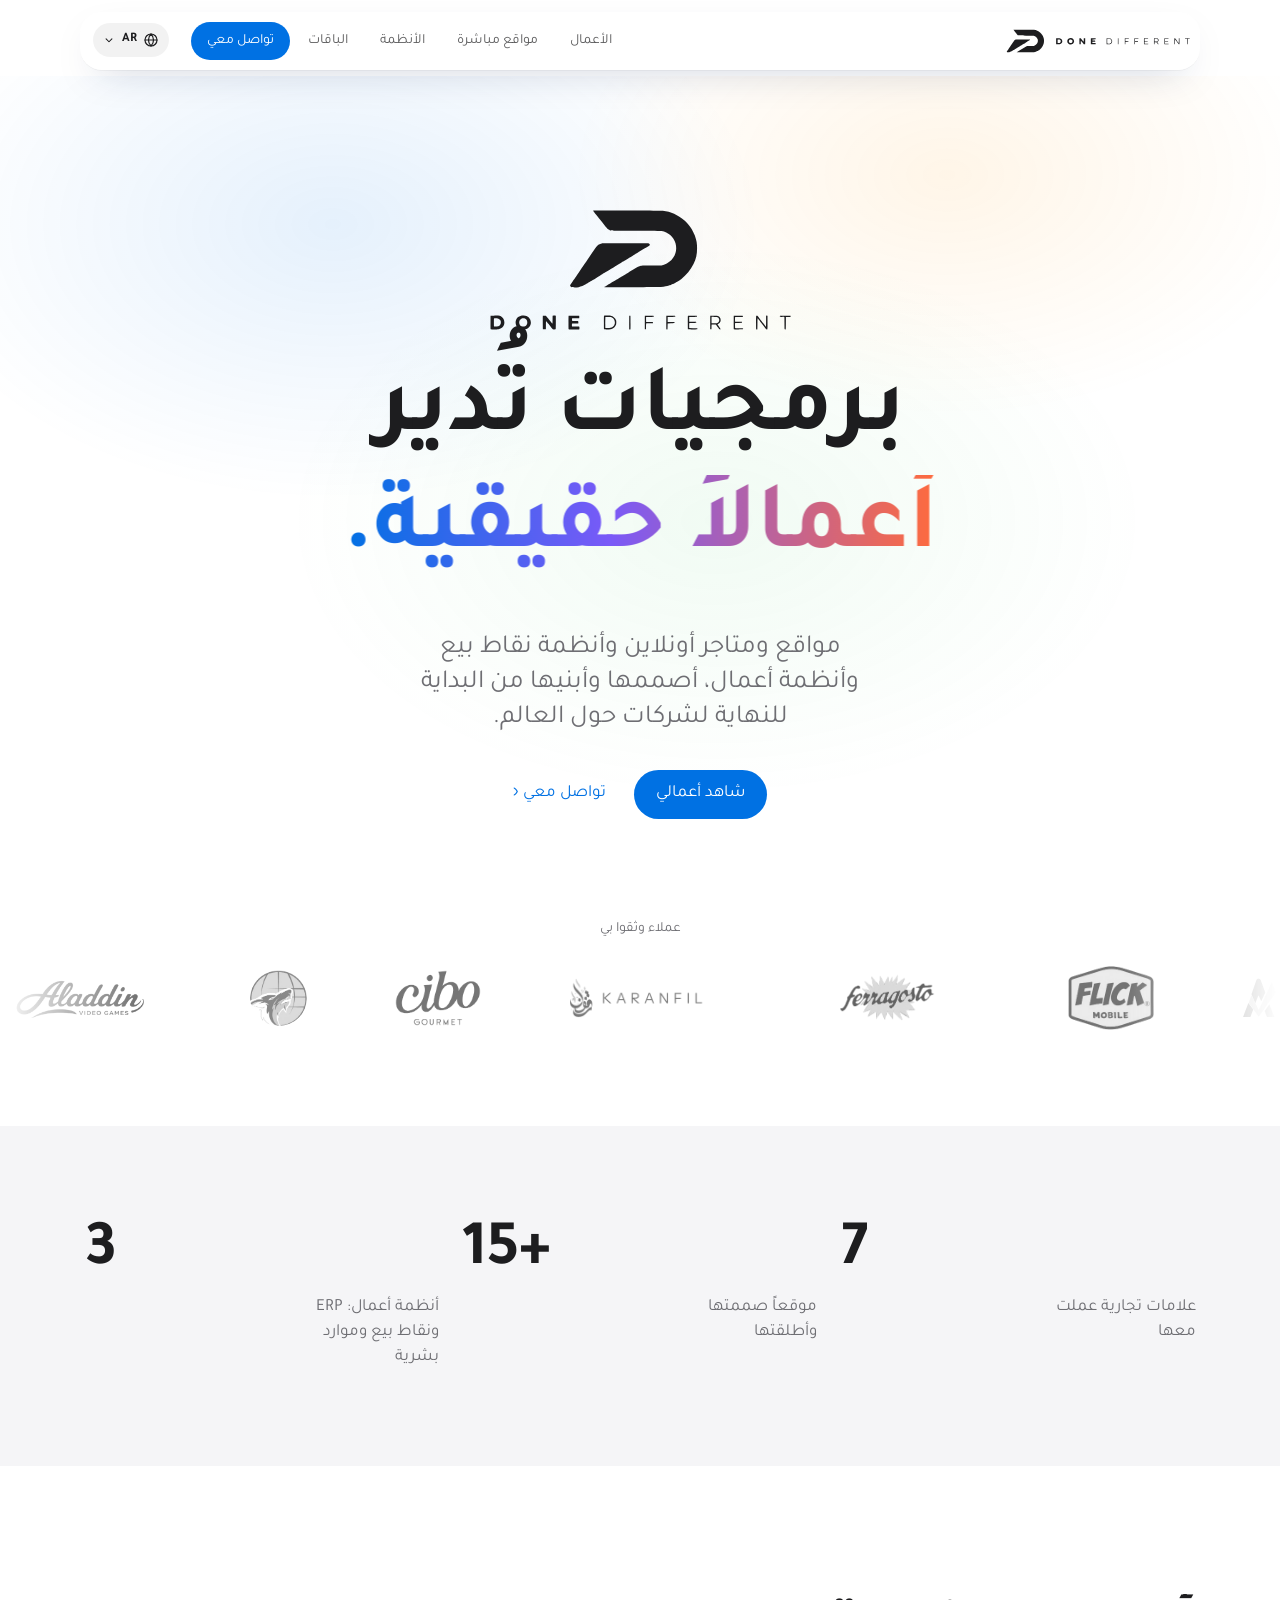
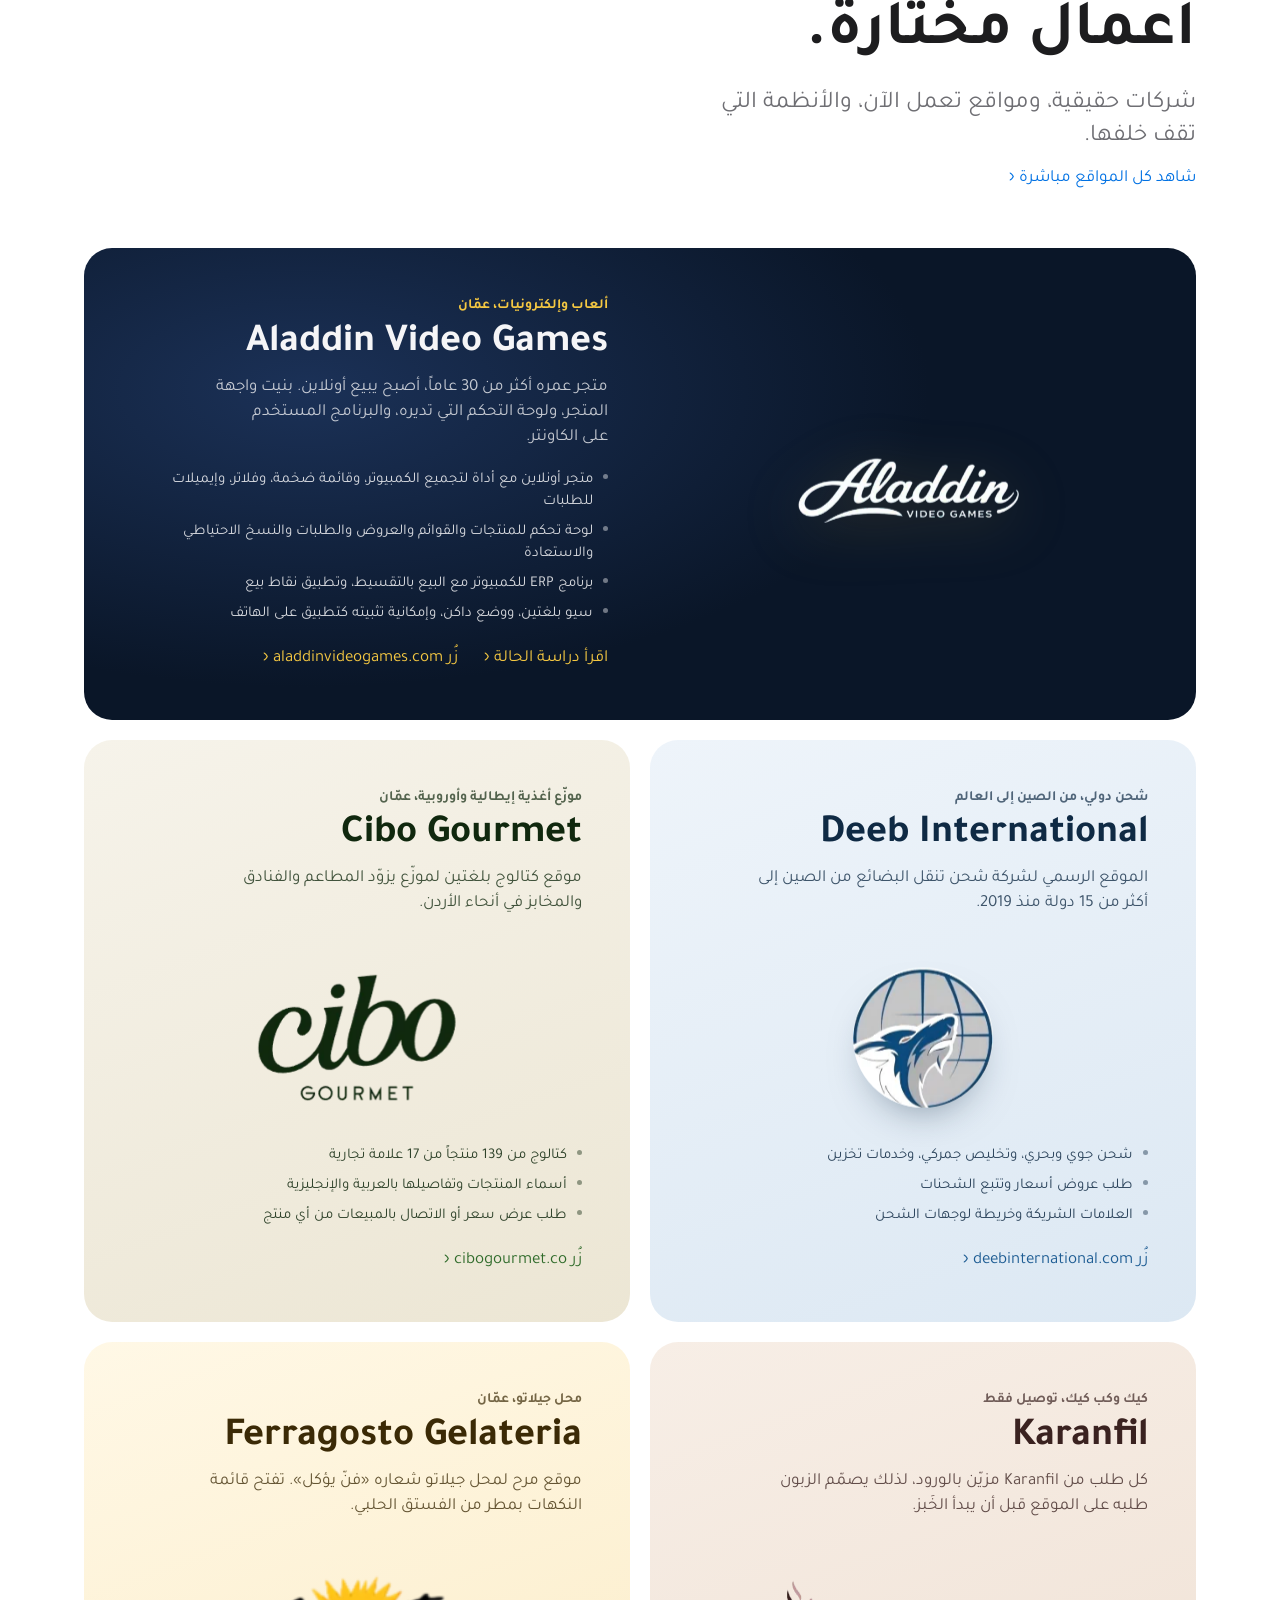
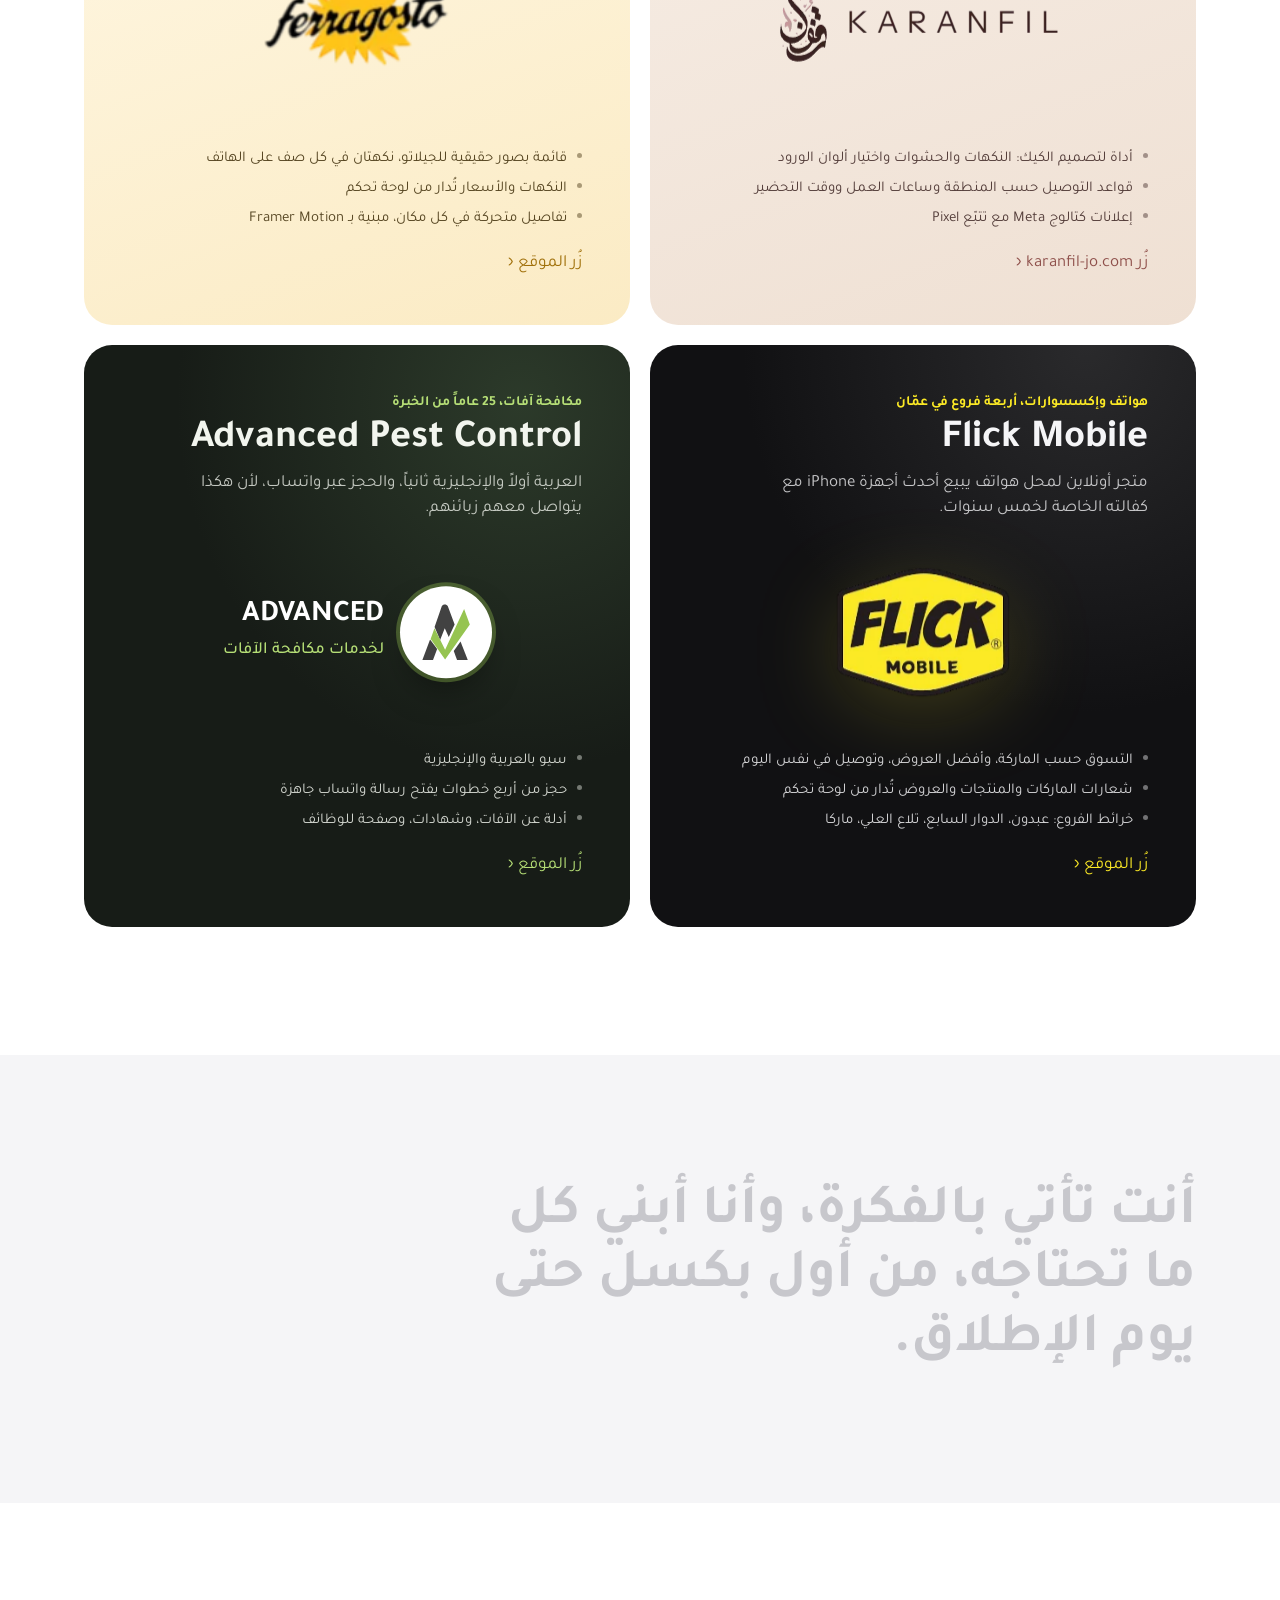
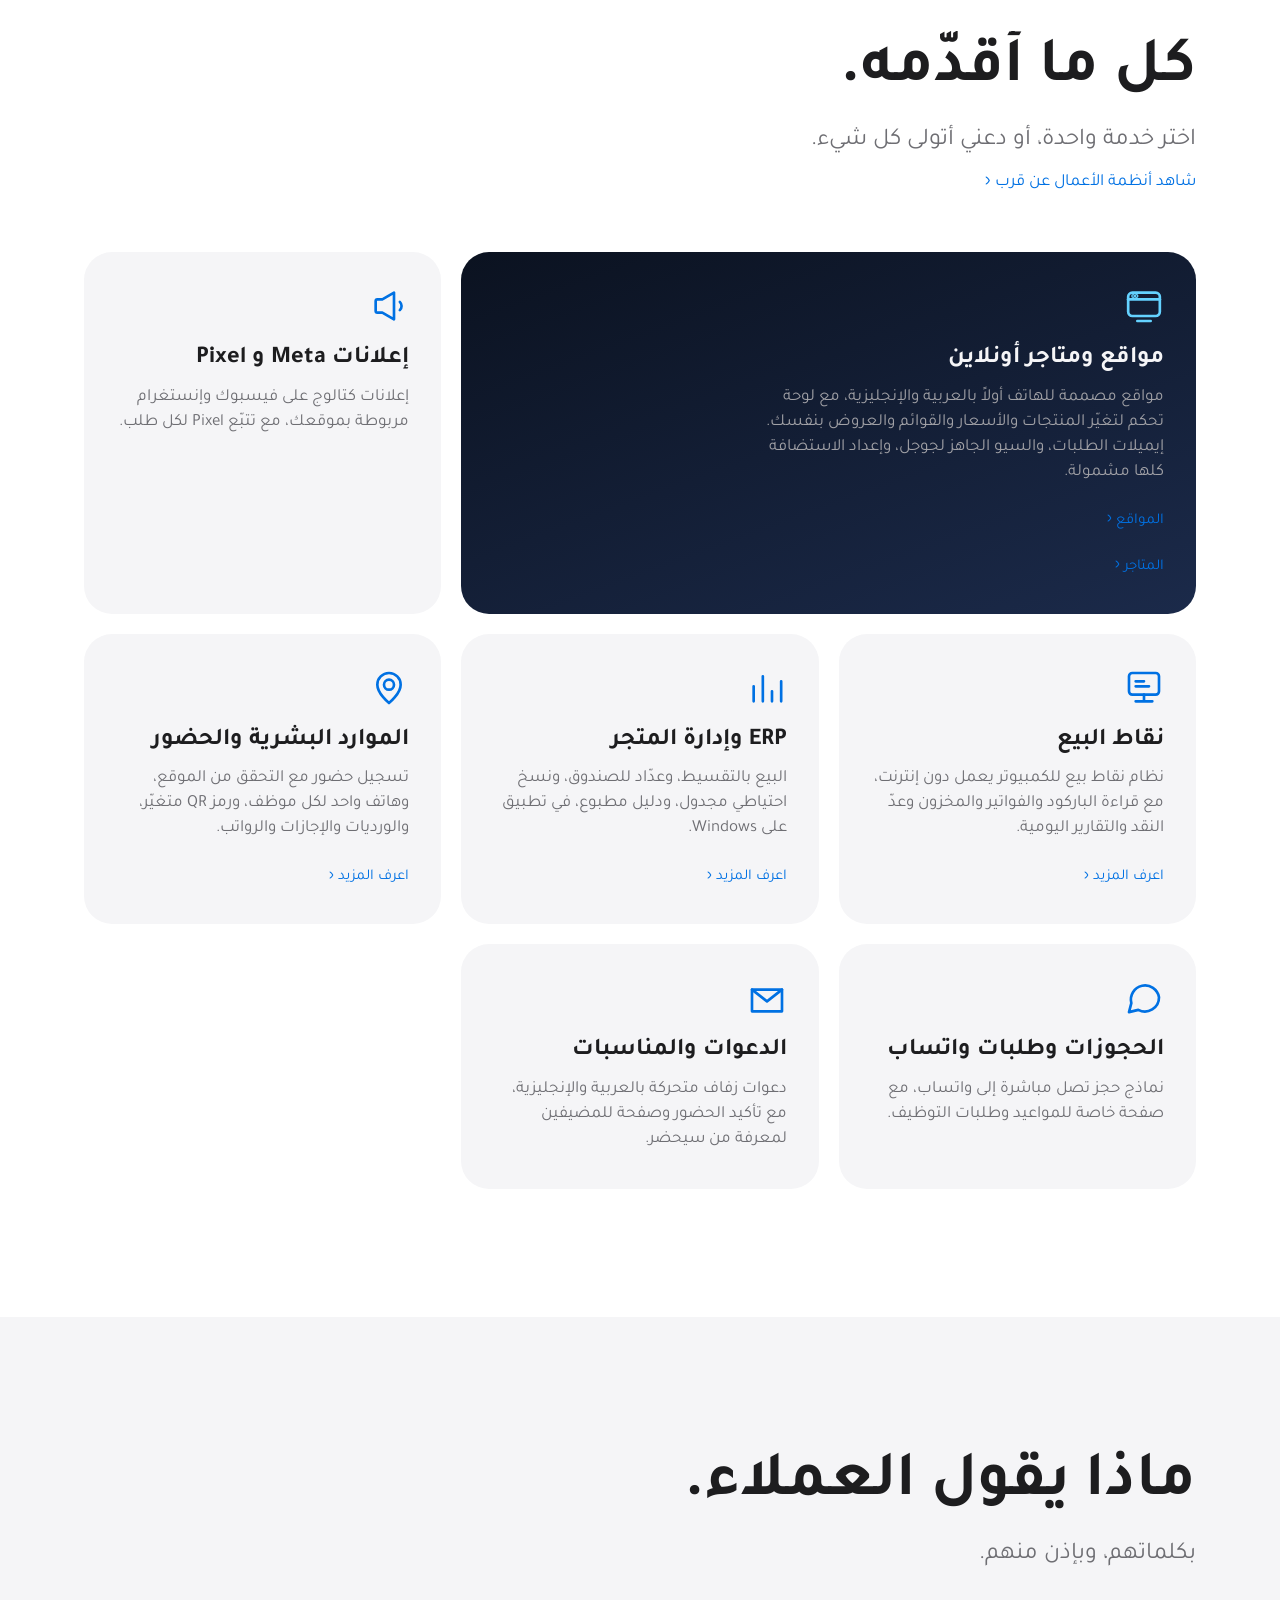
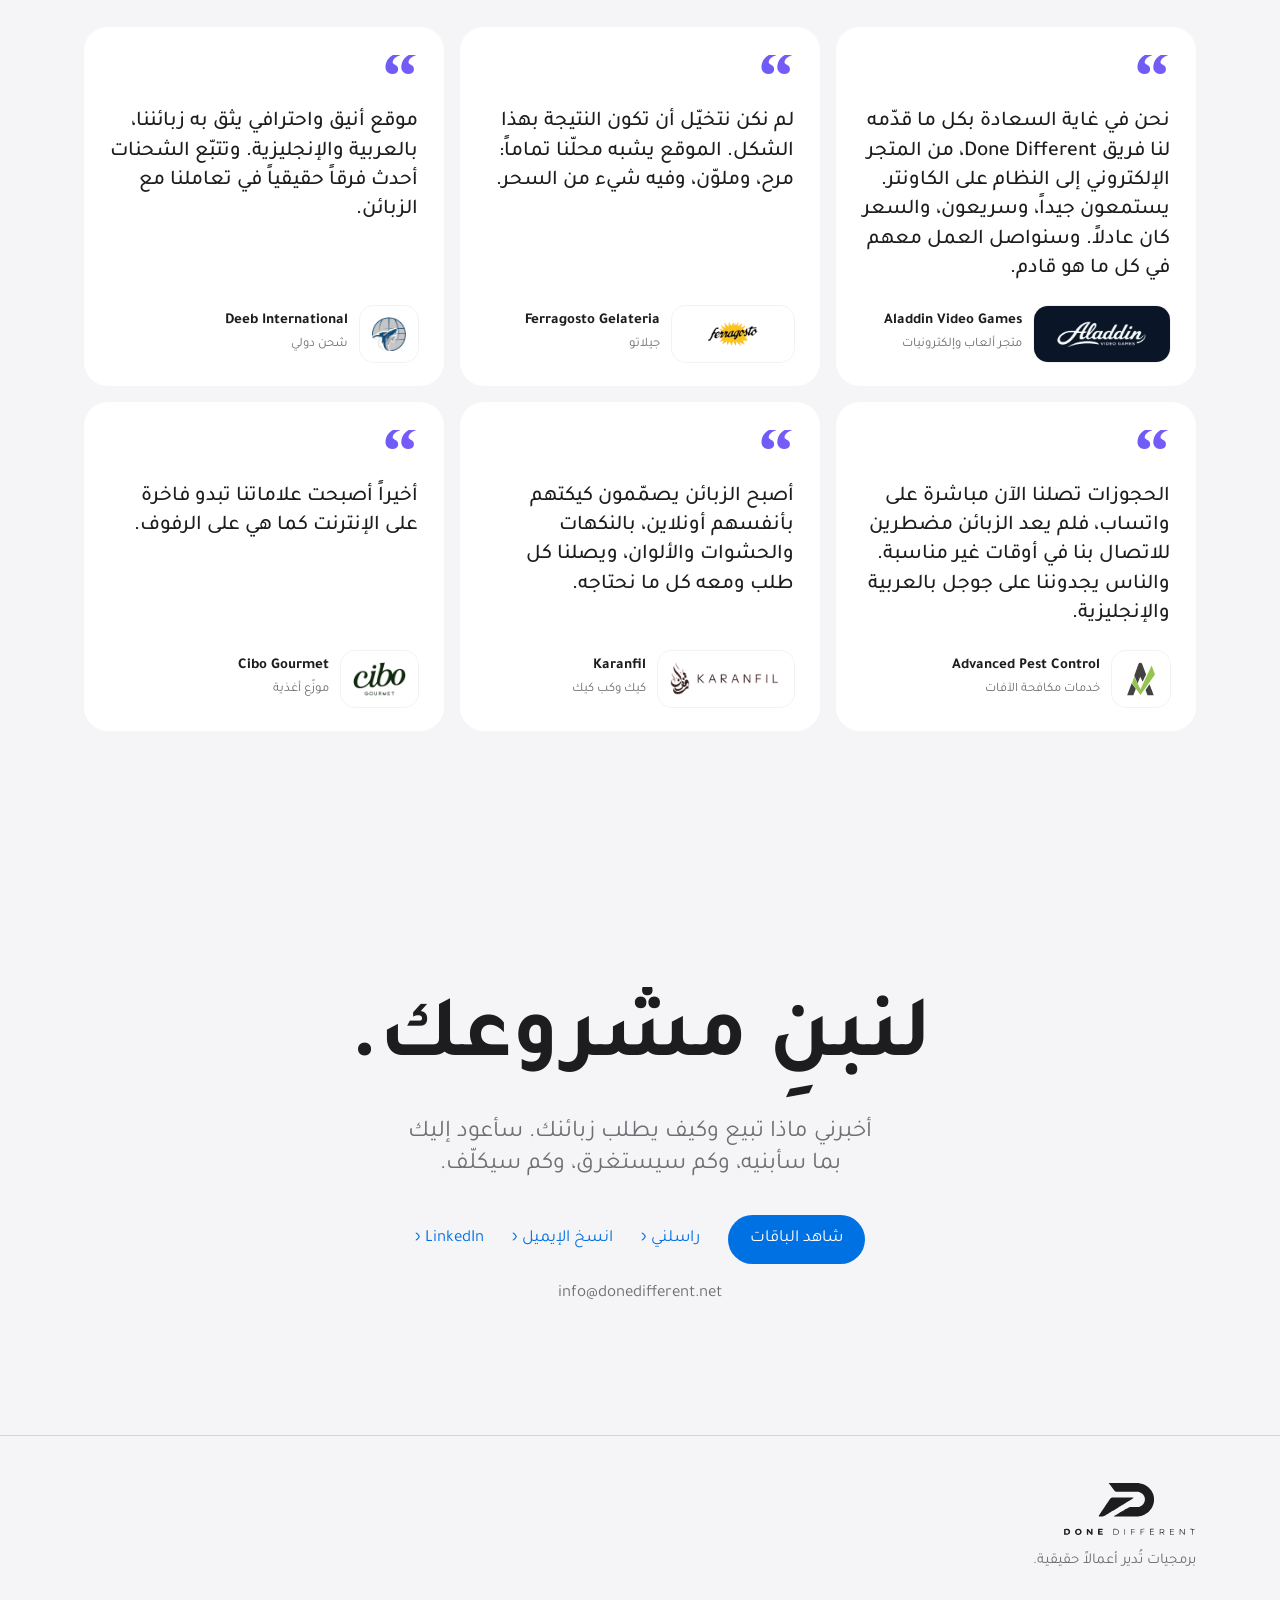
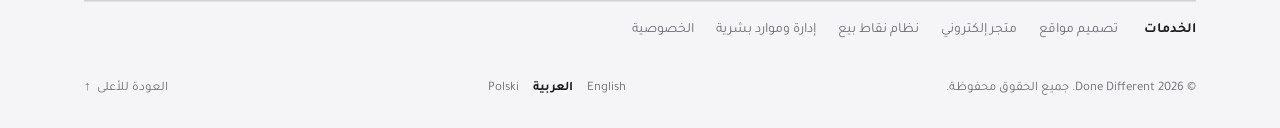
==== ar/index.html @ 4761a8df "new updates" ====
<!DOCTYPE html>
<html lang="ar" dir="rtl">
<head>
<meta charset="utf-8">
<meta name="viewport" content="width=device-width, initial-scale=1">
<title>Done Different Systems — مواقع ومتاجر أونلاين وبرمجيات أعمال</title>
<link rel="alternate" hreflang="en" href="https://systems.donedifferent.net/"><link rel="alternate" hreflang="ar" href="https://systems.donedifferent.net/ar/"><link rel="alternate" hreflang="pl" href="https://systems.donedifferent.net/pl/"><link rel="alternate" hreflang="x-default" href="https://systems.donedifferent.net/"><meta property="og:locale" content="ar_AR"><meta property="og:locale:alternate" content="en_US"><meta property="og:locale:alternate" content="pl_PL"><script type="application/ld+json">{"@context": "https://schema.org", "@type": "ProfessionalService", "name": "Done Different", "url": "https://systems.donedifferent.net/ar/", "image": "https://systems.donedifferent.net/og.png", "areaServed": "Worldwide", "knowsLanguage": ["en", "ar", "pl"]}</script><link rel="canonical" href="https://systems.donedifferent.net/ar/">
<meta name="theme-color" content="#F5F5F7">
<meta property="og:type" content="website">
<meta property="og:site_name" content="Done Different Systems">
<meta property="og:url" content="https://systems.donedifferent.net/ar/">
<meta property="og:title" content="Done Different Systems — مواقع ومتاجر أونلاين وبرمجيات أعمال">
<meta property="og:description" content="مواقع ومتاجر أونلاين وأنظمة نقاط بيع وERP وموارد بشرية، من البداية للنهاية.">
<meta property="og:image" content="https://systems.donedifferent.net/og.png">
<meta property="og:image:width" content="1200">
<meta property="og:image:height" content="630">
<meta property="og:image:alt" content="Done Different، مع شعارات العملاء الذين عمل معهم">
<meta name="twitter:card" content="summary_large_image">
<meta name="twitter:title" content="Done Different Systems — مواقع ومتاجر أونلاين وبرمجيات أعمال">
<meta name="twitter:description" content="مواقع ومتاجر أونلاين وأنظمة نقاط بيع وERP وموارد بشرية، من البداية للنهاية.">
<meta name="twitter:image" content="https://systems.donedifferent.net/og.png">
<link rel="icon" type="image/png" href="/assets/a24b29d425.png">
<link rel="apple-touch-icon" href="../apple-touch-icon.png">
<meta name="description" content="تصمم Done Different Systems وتبني المواقع والمتاجر الإلكترونية وأنظمة نقاط البيع وERP والموارد البشرية لشركات حول العالم، بالعربية والإنجليزية والبولندية.">
<link rel="preconnect" href="https://fonts.googleapis.com">
<link rel="preconnect" href="https://fonts.gstatic.com" crossorigin>
<link href="https://fonts.googleapis.com/css2?family=Inter:wght@400;500;600;700&family=Montserrat:wght@300;700&family=Tajawal:wght@500;700&display=swap" rel="stylesheet">
<link rel="stylesheet" href="/assets/s-ffe87ec48e.css">
<script>window.DD_SPY=[["work", "#work"], ["services", "#systems"]]</script><script>window.DD_MAIL={"url": ""}</script><script>window.DD_T={"words": ["أعمالاً حقيقية.", "متاجر أونلاين.", "كاونتر المحل.", "المستودع.", "كل وردية.", "وحتى الألعاب."], "getin": "تواصل معي", "copied": "تم النسخ", "est0": "اختر ما تحتاجه", "est1": "موقع إلكتروني، يبدأ من {p}", "est2": "موقع + نقاط بيع أو ERP، يبدأ من {p}", "est3": "الباقة الكاملة، تبدأ من {p}", "bUnder": "أقل من {a}", "bRange": "من {a} إلى {b}", "bOver": "أكثر من {a}", "none": "لم تختر شيئاً بعد", "send": "أرسل الطلب", "cont": "متابعة", "sending": "جارٍ الإرسال…", "e1": "اختر شيئاً واحداً على الأقل.", "e2": "أضف اسمك من فضلك.", "e3": "تحقق من بريدك الإلكتروني من فضلك.", "thanks": "شكراً {n}، وصلني طلبك.", "autosub": "وصلنا طلبك يا {n}", "press": "مرّر للبدء", "sfx_l": "أصوات القائمة", "on": "تشغيل", "off": "إيقاف", "sfx": "تشغيل أو إيقاف أصوات القائمة", "recap": "ما أرسلته", "budgetL": "الميزانية", "noreply": "سأرد عليك على البريد الذي كتبته.", "copied2": "تم النسخ. الصقه في أي رسالة إلى info@donedifferent.net", "copy": "رسالة تأكيد في طريقها إلى بريدك.", "mail": "يُفترض أن يكون تطبيق البريد قد فُتح وكل شيء معبّأ. فقط اضغط إرسال.", "auto": "شكراً لتواصلك مع Done Different. وصلني طلبك وسأقرأه بنفسي، وسأرد عليك قريباً ببعض الأسئلة وموعد لمكالمة قصيرة. زياد عيسى"}</script></head>
<body><svg width="0" height="0" style="position:absolute" aria-hidden="true"><defs><symbol id="dd-mark" viewBox="0 0 960 595"><path fill="currentColor" fill-rule="evenodd" d="M26.8 575.8C24.7 574.7 21.8 572.4 20.4 570.7C16.4 565.9 17.4 562.1 25.9 550.2C29.8 544.7 34.9 537.3 37.3 533.8C39.7 530.3 43.6 524.8 45.9 521.5C48.2 518.2 52.9 511.2 56.3 506.0C59.7 500.8 65.7 491.8 69.7 486.0C73.6 480.2 83.1 466.3 90.6 455.0C98.2 443.7 109.8 426.6 116.5 417.0C128.0 400.6 158.4 355.8 188.7 310.6C215.7 270.6 219.7 266.8 243.5 259.8L251.5 257.5L420.0 257.5C512.7 257.5 589.7 257.8 591.2 258.3C594.6 259.2 599.4 266.1 598.6 268.8C597.7 271.4 596.1 272.5 562.0 293.0C545.2 303.1 527.7 313.9 523.0 317.0C518.3 320.1 513.8 322.9 513.0 323.3C511.2 324.2 509.0 325.6 503.3 329.3C500.9 330.8 498.8 332.0 498.6 332.0C498.3 332.0 496.4 333.2 494.3 334.6C492.2 336.0 489.6 337.6 488.5 338.1C487.4 338.6 483.1 341.2 479.0 344.0C472.8 348.1 447.4 363.9 441.2 367.5C439.0 368.9 432.0 373.2 429.5 374.8C428.4 375.4 426.6 376.5 425.5 377.0C424.4 377.6 422.1 378.9 420.5 379.9C418.9 381.0 415.7 382.8 413.6 384.0C411.5 385.2 406.7 388.0 403.1 390.4C399.5 392.7 393.6 396.4 390.0 398.5C386.4 400.6 381.0 404.1 377.9 406.2C374.8 408.3 372.0 410.0 371.6 410.0C371.2 410.0 366.8 412.6 361.7 415.8C356.6 419.0 344.2 426.6 334.0 432.7C312.4 445.6 287.1 460.9 271.5 470.5C265.4 474.2 256.7 479.6 252.0 482.4C247.3 485.3 238.3 490.9 232.0 494.9C217.7 503.9 194.2 518.4 187.5 522.2C175.8 529.0 173.2 530.5 167.5 534.1C164.2 536.2 156.2 541.2 149.7 545.2C143.2 549.2 136.7 553.3 135.2 554.2C117.7 565.2 96.8 573.6 80.1 576.4C65.2 578.9 31.8 578.6 26.8 575.8ZM267.9 577.1C266.6 576.7 270.8 572.0 272.5 572.0C273.2 572.0 275.5 570.7 277.6 569.2C279.7 567.6 304.7 552.5 333.0 535.5C361.3 518.6 394.6 498.5 407.0 491.0C419.4 483.5 436.9 472.9 446.0 467.5C455.1 462.1 465.4 455.8 469.0 453.5C489.1 440.5 511.5 428.5 522.9 424.5C538.0 419.2 541.9 419.0 610.3 419.0C680.7 419.0 683.3 418.8 701.5 412.8C730.7 403.0 753.1 385.9 769.4 360.8C790.3 328.7 795.6 294.0 785.5 256.5C779.8 235.8 764.0 211.1 747.0 196.2C730.9 182.2 706.5 170.6 685.0 166.7C681.6 166.1 611.6 165.5 498.5 165.1C297.0 164.4 315.3 165.1 300.4 157.8C288.9 152.2 285.5 148.3 237.0 86.1C229.0 75.8 219.7 64.1 216.3 60.0C201.6 42.2 186.0 21.9 186.0 20.6C186.0 19.8 186.8 18.9 187.8 18.6C191.9 17.5 682.5 18.7 693.0 19.9C751.7 26.6 802.1 49.2 851.1 90.7C864.3 101.9 888.3 129.8 899.5 147.0C906.7 158.0 923.3 191.1 926.8 201.5C939.5 238.4 942.5 256.2 942.5 294.0C942.5 339.9 935.8 369.8 916.7 408.5C894.7 453.2 865.7 488.5 826.5 518.1C820.7 522.5 805.2 533.0 804.5 533.0C804.3 533.0 799.8 535.6 794.3 538.8C788.9 542.0 782.0 545.8 779.0 547.2C776.0 548.6 770.0 551.4 765.7 553.4C761.5 555.4 757.4 557.0 756.7 557.0C756.0 557.0 754.9 557.5 754.3 558.1C753.7 558.7 751.7 559.5 749.9 560.0C748.0 560.5 744.0 561.8 741.0 562.9C736.0 564.8 732.5 565.8 714.0 570.5C702.9 573.3 692.2 575.0 678.5 576.0C665.6 577.0 270.8 578.1 267.9 577.1Z"/></symbol><symbol id="dd-word" viewBox="0 0 2221 139"><path fill="currentColor" fill-rule="evenodd" d="M244.5 120.9C229.4 118.5 212.2 106.2 206.0 93.5C195.6 71.9 201.6 44.1 219.6 30.2C230.9 21.5 244.1 17.6 259.6 18.2C293.5 19.6 315.5 44.4 311.7 76.9C308.3 106.0 277.4 126.2 244.5 120.9ZM19.6 118.5C18.3 117.1 18.1 110.8 18.3 68.7L18.5 20.5L42.5 19.9C80.1 19.0 88.3 20.6 102.6 31.8C116.1 42.4 122.1 62.1 117.9 82.2C114.2 99.8 97.6 114.5 77.1 118.4C65.2 120.7 21.8 120.7 19.6 118.5ZM400.2 119.2C398.9 118.3 398.2 23.1 399.5 21.0C399.8 20.4 404.7 20.0 410.5 20.0L420.9 20.0L424.7 24.7C429.1 30.3 437.5 40.3 443.6 47.5C450.5 55.7 455.6 62.1 461.7 70.2C464.9 74.5 468.1 77.9 468.7 78.0C469.7 78.0 470.0 71.3 470.2 49.2L470.5 20.5L479.8 19.6C486.3 19.0 489.8 19.1 491.5 19.8L494.0 21.0L494.0 69.3C494.0 105.5 493.7 117.9 492.8 118.8C492.0 119.6 488.2 120.0 482.2 120.0C473.2 120.0 472.7 119.9 470.5 117.2C469.2 115.7 462.4 107.3 455.4 98.5C448.4 89.7 441.3 80.9 439.6 78.9C437.9 76.9 433.6 71.8 430.1 67.6C426.6 63.4 423.3 60.3 422.9 60.7C422.4 61.2 421.9 74.6 421.8 90.5L421.5 119.5L411.5 119.8C406.0 119.9 400.9 119.6 400.2 119.2ZM587.1 118.6C585.7 117.0 585.7 23.1 587.0 21.0C588.1 19.3 661.7 19.5 663.8 21.2C665.2 22.4 665.3 37.0 663.9 38.4C663.6 38.7 652.1 39.1 638.3 39.2C624.4 39.4 612.9 39.8 612.5 40.1C611.5 41.2 611.2 56.5 612.2 57.8C613.0 58.7 618.7 59.0 634.4 59.0C649.6 59.0 655.9 59.3 656.8 60.2C658.0 61.4 658.5 73.6 657.4 76.4C656.9 77.8 654.0 78.0 635.1 78.0C619.6 78.0 613.1 78.3 612.2 79.2C610.6 80.8 610.6 97.6 612.1 98.6C612.8 99.0 624.5 99.2 638.3 99.2C654.9 99.1 663.8 99.5 664.7 100.2C666.3 101.5 666.5 115.2 665.0 118.1C664.0 119.9 662.5 120.0 626.1 120.0C594.6 120.0 588.0 119.8 587.1 118.6ZM844.7 119.3C844.3 119.0 844.0 96.7 844.0 69.9C844.0 24.4 844.1 21.0 845.8 20.2C848.5 18.8 884.6 18.7 893.0 20.1C911.9 23.0 927.5 37.0 933.2 56.0C934.9 61.9 934.7 77.1 932.7 84.1C928.1 100.8 913.6 114.2 895.5 118.5C889.3 120.0 846.0 120.7 844.7 119.3ZM1028.5 118.8C1028.2 118.1 1028.1 95.7 1028.2 69.0L1028.5 20.5L1032.4 20.2C1034.8 20.0 1036.6 20.4 1037.1 21.2C1038.1 22.7 1038.3 116.0 1037.4 118.4C1036.6 120.4 1029.2 120.6 1028.5 118.8ZM1142.6 119.2C1142.0 118.2 1141.7 21.0 1142.3 20.4C1142.5 20.2 1156.7 20.0 1173.9 20.0C1206.2 19.9 1208.0 20.1 1208.0 24.0C1208.0 28.5 1206.0 28.8 1178.5 29.0C1164.2 29.0 1152.2 29.4 1151.7 29.9C1151.3 30.3 1151.1 38.7 1151.2 48.6L1151.5 66.5L1175.4 66.8C1201.4 67.1 1202.3 67.3 1201.8 72.4L1201.5 75.5L1177.6 75.8C1162.2 75.9 1153.2 76.4 1152.4 77.1C1151.4 77.9 1151.0 83.3 1150.8 98.9L1150.5 119.5L1146.8 119.8C1144.8 120.0 1142.9 119.7 1142.6 119.2ZM1299.1 118.6C1298.3 117.7 1298.1 103.8 1298.2 68.9L1298.5 20.5L1329.0 20.0C1345.8 19.7 1360.5 19.8 1361.8 20.2C1364.3 21.0 1365.0 26.2 1362.8 27.7C1362.1 28.1 1349.6 28.7 1335.0 29.0L1308.5 29.5L1308.5 48.0L1308.5 66.5L1332.8 66.8L1357.1 67.0L1358.2 69.6C1360.8 75.2 1359.8 75.4 1332.9 76.0L1308.5 76.5L1307.9 98.0C1307.6 109.8 1307.3 119.6 1307.2 119.8C1306.5 120.6 1300.0 119.8 1299.1 118.6ZM1455.7 119.3C1454.7 118.4 1454.8 21.2 1455.8 20.7C1456.4 20.2 1515.8 19.5 1520.2 19.9C1522.4 20.0 1523.5 24.2 1522.0 26.9C1520.9 29.0 1520.4 29.1 1493.8 29.0C1478.9 28.9 1466.3 29.3 1465.8 29.8C1465.3 30.3 1465.1 38.0 1465.2 47.1L1465.5 63.5L1490.4 64.0L1515.3 64.5L1516.3 67.3C1518.1 72.8 1517.2 73.0 1491.0 73.0C1472.0 73.0 1467.0 73.3 1466.1 74.4C1465.3 75.3 1465.0 81.2 1465.2 93.1L1465.5 110.5L1493.9 110.8C1512.8 110.9 1522.8 111.4 1523.7 112.1C1525.3 113.5 1525.4 117.2 1523.8 118.8C1522.5 120.1 1456.9 120.6 1455.7 119.3ZM1618.5 118.8C1618.2 118.1 1618.1 95.7 1618.2 69.0L1618.5 20.5L1645.0 20.5C1674.8 20.5 1675.1 20.6 1684.1 28.7C1691.5 35.4 1694.0 41.1 1694.0 51.6C1694.0 59.8 1693.7 61.3 1690.9 66.9C1687.7 73.4 1680.1 80.2 1674.6 81.6C1673.2 81.9 1672.0 82.7 1672.0 83.2C1672.0 84.7 1680.5 97.8 1687.8 107.5C1695.5 117.9 1695.8 120.0 1689.6 120.0C1684.7 120.0 1683.9 119.3 1675.5 106.5C1669.6 97.7 1661.2 86.2 1659.9 85.4C1659.1 84.9 1636.4 84.6 1628.8 85.0C1628.4 85.0 1627.9 92.8 1627.8 102.2L1627.5 119.5L1623.2 119.8C1620.4 120.0 1618.8 119.7 1618.5 118.8ZM1790.1 118.6C1789.3 117.7 1789.1 103.8 1789.2 68.9L1789.5 20.5L1822.7 20.2C1854.4 20.0 1855.9 20.1 1856.5 21.9C1856.8 22.9 1856.6 24.9 1856.0 26.4L1855.0 29.1L1828.0 29.0C1813.2 28.9 1800.6 29.2 1800.0 29.5C1798.6 30.3 1798.7 62.7 1800.0 63.5C1800.6 63.9 1812.0 64.2 1825.3 64.3L1849.5 64.5L1849.5 68.5L1849.5 72.5L1825.0 72.8C1807.0 73.0 1800.4 73.4 1799.8 74.3C1798.9 75.7 1798.7 107.1 1799.6 109.4C1800.1 110.8 1803.6 111.0 1827.9 111.0C1857.0 111.0 1858.0 111.1 1858.0 115.5C1858.0 119.9 1857.2 120.0 1823.4 120.0C1797.5 120.0 1791.0 119.7 1790.1 118.6ZM1953.0 118.1C1951.5 115.1 1951.6 22.8 1953.2 21.2C1954.8 19.6 1960.2 19.7 1962.2 21.2C1963.0 21.9 1969.3 29.7 1976.1 38.5C1982.8 47.3 1991.6 58.5 1995.5 63.5C1999.4 68.5 2003.7 74.1 2005.0 76.0C2006.3 77.9 2009.4 81.9 2011.7 84.8C2014.0 87.6 2017.5 92.5 2019.5 95.5C2021.4 98.5 2023.4 101.0 2024.0 101.0C2024.7 101.0 2025.0 87.3 2025.0 61.0L2025.0 21.0L2027.6 20.0C2029.4 19.3 2031.0 19.3 2032.8 20.3L2035.5 21.5L2035.6 69.3C2035.8 121.7 2035.9 120.0 2029.8 120.0C2027.8 120.0 2026.1 119.1 2024.5 117.2C2020.7 112.8 2006.0 93.9 1990.5 73.5C1969.5 45.8 1964.5 39.5 1963.5 39.5C1962.9 39.5 1962.4 55.6 1962.2 78.5C1962.0 100.0 1961.7 118.1 1961.5 118.8C1960.8 120.8 1954.2 120.3 1953.0 118.1ZM2160.2 118.8C2159.3 117.9 2159.0 106.5 2159.0 73.9C2159.0 40.0 2158.7 29.9 2157.8 29.3C2157.1 28.9 2150.1 28.7 2142.2 28.9C2132.0 29.1 2127.5 28.8 2126.5 28.0C2124.7 26.5 2124.5 21.6 2126.2 20.4C2126.9 19.9 2144.6 19.7 2165.5 20.0L2203.5 20.5L2203.8 24.2C2204.2 28.9 2204.1 28.9 2184.5 29.3L2169.5 29.5L2169.2 73.4C2169.1 103.8 2168.6 117.7 2167.9 118.7C2166.5 120.3 2161.8 120.4 2160.2 118.8ZM893.4 108.5C909.4 104.7 919.6 94.5 922.9 79.2C927.1 59.5 918.7 40.8 902.2 32.9L895.5 29.6L875.6 29.2C861.5 28.9 855.6 29.1 855.1 29.9C854.2 31.3 853.7 105.5 854.5 108.1C855.1 109.9 856.3 110.0 871.3 110.0C881.6 109.9 889.6 109.4 893.4 108.5ZM269.6 97.1C286.8 89.6 291.8 64.3 279.0 48.8C271.4 39.6 254.5 36.5 243.0 42.2C226.0 50.6 221.6 76.6 234.8 91.2C242.5 99.8 257.5 102.3 269.6 97.1ZM75.3 97.3C90.3 91.9 96.9 76.3 92.0 57.9C90.1 50.8 84.2 45.0 75.8 41.9C70.4 39.9 46.5 38.4 44.2 39.8C43.2 40.5 42.9 46.7 43.0 69.0C43.0 84.5 43.3 97.7 43.6 98.1C44.6 99.8 70.1 99.1 75.3 97.3ZM1670.1 73.1C1687.5 65.4 1689.0 40.4 1672.7 31.8C1668.9 29.8 1666.5 29.5 1649.0 29.0C1638.3 28.7 1629.2 28.6 1628.8 28.8C1628.3 29.0 1628.0 39.4 1628.0 52.1L1628.0 75.0L1646.9 75.0C1663.4 75.0 1666.3 74.8 1670.1 73.1Z"/></symbol><symbol id="dd-full" viewBox="0 0 2221 903"><path fill="currentColor" fill-rule="evenodd" d="M244.5 884.9C229.4 882.5 212.2 870.2 206.0 857.5C195.6 835.9 201.6 808.1 219.6 794.2C230.9 785.5 244.1 781.6 259.6 782.2C293.5 783.6 315.5 808.4 311.7 840.9C308.3 870.0 277.4 890.2 244.5 884.9ZM19.6 882.5C18.3 881.1 18.1 874.8 18.3 832.7L18.5 784.5L42.5 783.9C80.1 783.0 88.3 784.6 102.6 795.8C116.1 806.4 122.1 826.1 117.9 846.2C114.2 863.8 97.6 878.5 77.1 882.4C65.2 884.7 21.8 884.7 19.6 882.5ZM400.2 883.2C398.9 882.3 398.2 787.1 399.5 785.0C399.8 784.4 404.7 784.0 410.5 784.0L420.9 784.0L424.7 788.7C429.1 794.3 437.5 804.3 443.6 811.5C450.5 819.7 455.6 826.1 461.7 834.2C464.9 838.5 468.1 841.9 468.7 842.0C469.7 842.0 470.0 835.3 470.2 813.2L470.5 784.5L479.8 783.6C486.3 783.0 489.8 783.1 491.5 783.8L494.0 785.0L494.0 833.3C494.0 869.5 493.7 881.9 492.8 882.8C492.0 883.6 488.2 884.0 482.2 884.0C473.2 884.0 472.7 883.9 470.5 881.2C469.2 879.7 462.4 871.3 455.4 862.5C448.4 853.7 441.3 844.9 439.6 842.9C437.9 840.9 433.6 835.8 430.1 831.6C426.6 827.4 423.3 824.3 422.9 824.7C422.4 825.2 421.9 838.6 421.8 854.5L421.5 883.5L411.5 883.8C406.0 883.9 400.9 883.6 400.2 883.2ZM587.1 882.6C585.7 881.0 585.7 787.1 587.0 785.0C588.1 783.3 661.7 783.5 663.8 785.2C665.2 786.4 665.3 801.0 663.9 802.4C663.6 802.7 652.1 803.1 638.3 803.2C624.4 803.4 612.9 803.8 612.5 804.1C611.5 805.2 611.2 820.5 612.2 821.8C613.0 822.7 618.7 823.0 634.4 823.0C649.6 823.0 655.9 823.3 656.8 824.2C658.0 825.4 658.5 837.6 657.4 840.4C656.9 841.8 654.0 842.0 635.1 842.0C619.6 842.0 613.1 842.3 612.2 843.2C610.6 844.8 610.6 861.6 612.1 862.6C612.8 863.0 624.5 863.2 638.3 863.2C654.9 863.1 663.8 863.5 664.7 864.2C666.3 865.5 666.5 879.2 665.0 882.1C664.0 883.9 662.5 884.0 626.1 884.0C594.6 884.0 588.0 883.8 587.1 882.6ZM844.7 883.3C844.3 883.0 844.0 860.7 844.0 833.9C844.0 788.4 844.1 785.0 845.8 784.2C848.5 782.8 884.6 782.7 893.0 784.1C911.9 787.0 927.5 801.0 933.2 820.0C934.9 825.9 934.7 841.1 932.7 848.1C928.1 864.8 913.6 878.2 895.5 882.5C889.3 884.0 846.0 884.7 844.7 883.3ZM1028.5 882.8C1028.2 882.1 1028.1 859.7 1028.2 833.0L1028.5 784.5L1032.4 784.2C1034.8 784.0 1036.6 784.4 1037.1 785.2C1038.1 786.7 1038.3 880.0 1037.4 882.4C1036.6 884.4 1029.2 884.6 1028.5 882.8ZM1142.6 883.2C1142.0 882.2 1141.7 785.0 1142.3 784.4C1142.5 784.2 1156.7 784.0 1173.9 784.0C1206.2 783.9 1208.0 784.1 1208.0 788.0C1208.0 792.5 1206.0 792.8 1178.5 793.0C1164.2 793.0 1152.2 793.4 1151.7 793.9C1151.3 794.3 1151.1 802.7 1151.2 812.6L1151.5 830.5L1175.4 830.8C1201.4 831.1 1202.3 831.3 1201.8 836.4L1201.5 839.5L1177.6 839.8C1162.2 839.9 1153.2 840.4 1152.4 841.1C1151.4 841.9 1151.0 847.3 1150.8 862.9L1150.5 883.5L1146.8 883.8C1144.8 884.0 1142.9 883.7 1142.6 883.2ZM1299.1 882.6C1298.3 881.7 1298.1 867.8 1298.2 832.9L1298.5 784.5L1329.0 784.0C1345.8 783.7 1360.5 783.8 1361.8 784.2C1364.3 785.0 1365.0 790.2 1362.8 791.7C1362.1 792.1 1349.6 792.7 1335.0 793.0L1308.5 793.5L1308.5 812.0L1308.5 830.5L1332.8 830.8L1357.1 831.0L1358.2 833.6C1360.8 839.2 1359.8 839.4 1332.9 840.0L1308.5 840.5L1307.9 862.0C1307.6 873.8 1307.3 883.6 1307.2 883.8C1306.5 884.6 1300.0 883.8 1299.1 882.6ZM1455.7 883.3C1454.7 882.4 1454.8 785.2 1455.8 784.7C1456.4 784.2 1515.8 783.5 1520.2 783.9C1522.4 784.0 1523.5 788.2 1522.0 790.9C1520.9 793.0 1520.4 793.1 1493.8 793.0C1478.9 792.9 1466.3 793.3 1465.8 793.8C1465.3 794.3 1465.1 802.0 1465.2 811.1L1465.5 827.5L1490.4 828.0L1515.3 828.5L1516.3 831.3C1518.1 836.8 1517.2 837.0 1491.0 837.0C1472.0 837.0 1467.0 837.3 1466.1 838.4C1465.3 839.3 1465.0 845.2 1465.2 857.1L1465.5 874.5L1493.9 874.8C1512.8 874.9 1522.8 875.4 1523.7 876.1C1525.3 877.5 1525.4 881.2 1523.8 882.8C1522.5 884.1 1456.9 884.6 1455.7 883.3ZM1618.5 882.8C1618.2 882.1 1618.1 859.7 1618.2 833.0L1618.5 784.5L1645.0 784.5C1674.8 784.5 1675.1 784.6 1684.1 792.7C1691.5 799.4 1694.0 805.1 1694.0 815.6C1694.0 823.8 1693.7 825.3 1690.9 830.9C1687.7 837.4 1680.1 844.2 1674.6 845.6C1673.2 845.9 1672.0 846.7 1672.0 847.2C1672.0 848.7 1680.5 861.8 1687.8 871.5C1695.5 881.9 1695.8 884.0 1689.6 884.0C1684.7 884.0 1683.9 883.3 1675.5 870.5C1669.6 861.7 1661.2 850.2 1659.9 849.4C1659.1 848.9 1636.4 848.6 1628.8 849.0C1628.4 849.0 1627.9 856.8 1627.8 866.2L1627.5 883.5L1623.2 883.8C1620.4 884.0 1618.8 883.7 1618.5 882.8ZM1790.1 882.6C1789.3 881.7 1789.1 867.8 1789.2 832.9L1789.5 784.5L1822.7 784.2C1854.4 784.0 1855.9 784.1 1856.5 785.9C1856.8 786.9 1856.6 788.9 1856.0 790.4L1855.0 793.1L1828.0 793.0C1813.2 792.9 1800.6 793.2 1800.0 793.5C1798.6 794.3 1798.7 826.7 1800.0 827.5C1800.6 827.9 1812.0 828.2 1825.3 828.3L1849.5 828.5L1849.5 832.5L1849.5 836.5L1825.0 836.8C1807.0 837.0 1800.4 837.4 1799.8 838.3C1798.9 839.7 1798.7 871.1 1799.6 873.4C1800.1 874.8 1803.6 875.0 1827.9 875.0C1857.0 875.0 1858.0 875.1 1858.0 879.5C1858.0 883.9 1857.2 884.0 1823.4 884.0C1797.5 884.0 1791.0 883.7 1790.1 882.6ZM1953.0 882.1C1951.5 879.1 1951.6 786.8 1953.2 785.2C1954.8 783.6 1960.2 783.7 1962.2 785.2C1963.0 785.9 1969.3 793.7 1976.1 802.5C1982.8 811.3 1991.6 822.5 1995.5 827.5C1999.4 832.5 2003.7 838.1 2005.0 840.0C2006.3 841.9 2009.4 845.9 2011.7 848.8C2014.0 851.6 2017.5 856.5 2019.5 859.5C2021.4 862.5 2023.4 865.0 2024.0 865.0C2024.7 865.0 2025.0 851.3 2025.0 825.0L2025.0 785.0L2027.6 784.0C2029.4 783.3 2031.0 783.3 2032.8 784.3L2035.5 785.5L2035.6 833.3C2035.8 885.7 2035.9 884.0 2029.8 884.0C2027.8 884.0 2026.1 883.1 2024.5 881.2C2020.7 876.8 2006.0 857.9 1990.5 837.5C1969.5 809.8 1964.5 803.5 1963.5 803.5C1962.9 803.5 1962.4 819.6 1962.2 842.5C1962.0 864.0 1961.7 882.1 1961.5 882.8C1960.8 884.8 1954.2 884.3 1953.0 882.1ZM2160.2 882.8C2159.3 881.9 2159.0 870.5 2159.0 837.9C2159.0 804.0 2158.7 793.9 2157.8 793.3C2157.1 792.9 2150.1 792.7 2142.2 792.9C2132.0 793.1 2127.5 792.8 2126.5 792.0C2124.7 790.5 2124.5 785.6 2126.2 784.4C2126.9 783.9 2144.6 783.7 2165.5 784.0L2203.5 784.5L2203.8 788.2C2204.2 792.9 2204.1 792.9 2184.5 793.3L2169.5 793.5L2169.2 837.4C2169.1 867.8 2168.6 881.7 2167.9 882.7C2166.5 884.3 2161.8 884.4 2160.2 882.8ZM893.4 872.5C909.4 868.7 919.6 858.5 922.9 843.2C927.1 823.5 918.7 804.8 902.2 796.9L895.5 793.6L875.6 793.2C861.5 792.9 855.6 793.1 855.1 793.9C854.2 795.3 853.7 869.5 854.5 872.1C855.1 873.9 856.3 874.0 871.3 874.0C881.6 873.9 889.6 873.4 893.4 872.5ZM269.6 861.1C286.8 853.6 291.8 828.3 279.0 812.8C271.4 803.6 254.5 800.5 243.0 806.2C226.0 814.6 221.6 840.6 234.8 855.2C242.5 863.8 257.5 866.3 269.6 861.1ZM75.3 861.3C90.3 855.9 96.9 840.3 92.0 821.9C90.1 814.8 84.2 809.0 75.8 805.9C70.4 803.9 46.5 802.4 44.2 803.8C43.2 804.5 42.9 810.7 43.0 833.0C43.0 848.5 43.3 861.7 43.6 862.1C44.6 863.8 70.1 863.1 75.3 861.3ZM1670.1 837.1C1687.5 829.4 1689.0 804.4 1672.7 795.8C1668.9 793.8 1666.5 793.5 1649.0 793.0C1638.3 792.7 1629.2 792.6 1628.8 792.8C1628.3 793.0 1628.0 803.4 1628.0 816.1L1628.0 839.0L1646.9 839.0C1663.4 839.0 1666.3 838.8 1670.1 837.1ZM606.8 575.8C604.7 574.7 601.8 572.4 600.4 570.7C596.4 565.9 597.4 562.1 605.9 550.2C609.8 544.7 614.9 537.3 617.3 533.8C619.7 530.3 623.6 524.8 625.9 521.5C628.2 518.2 632.9 511.2 636.3 506.0C639.7 500.8 645.7 491.8 649.7 486.0C653.6 480.2 663.1 466.3 670.6 455.0C678.2 443.7 689.8 426.6 696.5 417.0C708.0 400.6 738.4 355.8 768.7 310.6C795.7 270.6 799.7 266.8 823.5 259.8L831.5 257.5L1000.0 257.5C1092.7 257.5 1169.7 257.8 1171.2 258.3C1174.6 259.2 1179.4 266.1 1178.6 268.8C1177.7 271.4 1176.1 272.5 1142.0 293.0C1125.2 303.1 1107.7 313.9 1103.0 317.0C1098.3 320.1 1093.8 322.9 1093.0 323.3C1091.2 324.2 1089.0 325.6 1083.3 329.3C1080.9 330.8 1078.8 332.0 1078.6 332.0C1078.3 332.0 1076.4 333.2 1074.3 334.6C1072.2 336.0 1069.6 337.6 1068.5 338.1C1067.4 338.6 1063.1 341.2 1059.0 344.0C1052.8 348.1 1027.4 363.9 1021.2 367.5C1019.0 368.9 1012.0 373.2 1009.5 374.8C1008.4 375.4 1006.6 376.5 1005.5 377.0C1004.4 377.6 1002.1 378.9 1000.5 379.9C998.9 381.0 995.7 382.8 993.6 384.0C991.5 385.2 986.7 388.0 983.1 390.4C979.5 392.7 973.6 396.4 970.0 398.5C966.4 400.6 961.0 404.1 957.9 406.2C954.8 408.3 952.0 410.0 951.6 410.0C951.2 410.0 946.8 412.6 941.7 415.8C936.6 419.0 924.2 426.6 914.0 432.7C892.4 445.6 867.1 460.9 851.5 470.5C845.5 474.2 836.7 479.6 832.0 482.4C827.3 485.3 818.3 490.9 812.0 494.9C797.7 503.9 774.2 518.4 767.5 522.2C755.8 529.0 753.2 530.5 747.5 534.1C744.2 536.2 736.2 541.2 729.7 545.2C723.2 549.2 716.7 553.3 715.2 554.2C697.7 565.2 676.8 573.6 660.1 576.4C645.2 578.9 611.8 578.6 606.8 575.8ZM847.9 577.1C846.6 576.7 850.8 572.0 852.5 572.0C853.2 572.0 855.5 570.7 857.6 569.2C859.7 567.6 884.7 552.5 913.0 535.5C941.3 518.6 974.6 498.5 987.0 491.0C999.4 483.5 1016.9 472.9 1026.0 467.5C1035.1 462.1 1045.4 455.8 1049.0 453.5C1069.1 440.5 1091.5 428.5 1102.9 424.5C1118.0 419.2 1121.9 419.0 1190.3 419.0C1260.7 419.0 1263.3 418.8 1281.5 412.8C1310.7 403.0 1333.1 385.9 1349.4 360.8C1370.3 328.7 1375.6 294.0 1365.5 256.5C1359.8 235.8 1344.0 211.1 1327.0 196.2C1310.9 182.2 1286.5 170.6 1265.0 166.7C1261.6 166.1 1191.6 165.5 1078.5 165.1C877.0 164.4 895.3 165.1 880.4 157.8C868.9 152.2 865.5 148.3 817.0 86.1C809.0 75.8 799.7 64.1 796.3 60.0C781.6 42.2 766.0 21.9 766.0 20.6C766.0 19.8 766.8 18.9 767.8 18.6C771.9 17.5 1262.5 18.7 1273.0 19.9C1331.7 26.6 1382.1 49.2 1431.1 90.7C1444.3 101.9 1468.3 129.8 1479.5 147.0C1486.7 158.0 1503.3 191.1 1506.8 201.5C1519.5 238.4 1522.5 256.2 1522.5 294.0C1522.5 339.9 1515.8 369.8 1496.7 408.5C1474.7 453.2 1445.7 488.5 1406.5 518.1C1400.7 522.5 1385.2 533.0 1384.5 533.0C1384.3 533.0 1379.8 535.6 1374.3 538.8C1368.9 542.0 1362.0 545.8 1359.0 547.2C1356.0 548.6 1350.0 551.4 1345.7 553.4C1341.5 555.4 1337.4 557.0 1336.7 557.0C1336.0 557.0 1334.9 557.5 1334.3 558.1C1333.7 558.7 1331.7 559.5 1329.9 560.0C1328.0 560.5 1324.0 561.8 1321.0 562.9C1316.0 564.8 1312.5 565.8 1294.0 570.5C1282.9 573.3 1272.2 575.0 1258.5 576.0C1245.6 577.0 850.8 578.1 847.9 577.1Z"/></symbol></defs></svg>

<nav class="nav" id="nav" aria-label="القائمة الرئيسية">
  <div class="wrap">
    <a class="name dd" href="#home" aria-label="Done Different، الصفحة الرئيسية"><svg class="dd-mark" viewBox="0 0 960 595" aria-hidden="true"><use href="#dd-mark"/></svg><svg class="dd-word" viewBox="0 0 2221 139" aria-hidden="true"><use href="#dd-word"/></svg></a>
    <ul id="menu"><li><a href="#work">الأعمال</a></li><li><a href="#sites">مواقع مباشرة</a></li><li><a href="#systems">الأنظمة</a></li><li><a href="#start">الباقات</a></li><li><a class="pill sm" href="#start">تواصل معي</a></li></ul>
    <div class="lang-dd"><button type="button" class="lang-btn" aria-haspopup="true" aria-expanded="false" aria-label="Language: العربية"><svg viewBox="0 0 24 24" aria-hidden="true"><circle cx="12" cy="12" r="9"/><path d="M3 12h18M12 3c2.6 2.6 3.8 5.6 3.8 9s-1.2 6.4-3.8 9c-2.6-2.6-3.8-5.6-3.8-9S9.4 5.6 12 3z"/></svg><span>AR</span><svg class="chev" viewBox="0 0 24 24" aria-hidden="true"><path d="m7 10 5 5 5-5"/></svg></button><div class="lang-menu" role="menu"><a role="menuitem" href="/" hreflang="en" lang="en" data-lang-link><span>English</span><small>EN</small></a><a role="menuitem" href="/ar/" hreflang="ar" lang="ar" data-lang-link aria-current="true"><span>العربية</span><small>AR</small></a><a role="menuitem" href="/pl/" hreflang="pl" lang="pl" data-lang-link><span>Polski</span><small>PL</small></a></div></div>
    <button class="menu-btn" id="menu-btn" aria-label="فتح القائمة" aria-expanded="false" aria-controls="menu"><span></span><span></span><span></span></button>
  </div>
</nav>

<main id="top">
<div class="page" data-page="home">
<header class="hero">
  <div class="wrap">
    <div class="hero-logo load"><svg class="dd-full" viewBox="0 0 2221 903" role="img" aria-label="Done Different"><use href="#dd-full"/></svg></div>
    <h1 class="load d1" aria-label="برمجيات تُدير أعمالاً حقيقية.">برمجيات تُدير <span class="rot" id="rot" aria-hidden="true"><span class="rot-w soft">أعمالاً حقيقية.</span></span></h1>
    <p class="lead load d2">مواقع ومتاجر أونلاين وأنظمة نقاط بيع وأنظمة أعمال، أصممها وأبنيها من البداية للنهاية لشركات حول العالم.</p>
    <div class="ctas load d3">
      <a class="pill" href="#work">شاهد أعمالي</a>
      <a class="more" href="#contact">تواصل معي</a>
    </div>
  </div>
</header>

<div class="logos" aria-label="العملاء">
  <div class="logos-title">عملاء وثقوا بي</div>
  <div class="marquee"><div class="track" id="track"></div></div>
</div>

<div class="stats">
  <div class="wrap stats-grid">
    <div class="stat"><b data-count="7">7</b><span>علامات تجارية عملت معها</span></div>
    <div class="stat"><b data-count="15" data-suffix="+">15+</b><span>موقعاً صممتها وأطلقتها</span></div>
    <div class="stat"><b data-count="3">3</b><span>أنظمة أعمال: ERP ونقاط بيع وموارد بشرية</span></div>
    
  </div>
</div>

<section id="work">
  <div class="wrap">
    <div class="head">
      <h2>أعمال مختارة.</h2>
      <p>شركات حقيقية، ومواقع تعمل الآن، والأنظمة التي تقف خلفها.</p>
      <a class="more" href="#sites" style="margin-top:14px">شاهد كل المواقع مباشرة</a>
    </div>
    <div class="work-grid">

      <article class="tile full t-aladdin">
        <div class="brand"><img src="/assets/4e6457e15d.webp" alt="شعار Aladdin Video Games" width="280" height="69"></div>
        <div>
          <div class="kind">ألعاب وإلكترونيات، عمّان</div>
          <h3>Aladdin Video Games</h3>
          <p>متجر عمره أكثر من 30 عاماً، أصبح يبيع أونلاين. بنيت واجهة المتجر، ولوحة التحكم التي تديره، والبرنامج المستخدم على الكاونتر.</p>
          <ul>
            <li>متجر أونلاين مع أداة لتجميع الكمبيوتر، وقائمة ضخمة، وفلاتر، وإيميلات للطلبات</li>
            <li>لوحة تحكم للمنتجات والقوائم والعروض والطلبات والنسخ الاحتياطي والاستعادة</li>
            <li>برنامج ERP للكمبيوتر مع البيع بالتقسيط، وتطبيق نقاط بيع</li>
            <li>سيو بلغتين، ووضع داكن، وإمكانية تثبيته كتطبيق على الهاتف</li>
          </ul>
          <div class="tile-links"><a class="more" href="#aladdin">اقرأ دراسة الحالة</a><a class="more" href="https://aladdinvideogames.com" target="_blank" rel="noopener">زُر aladdinvideogames.com</a></div>
        </div>
      </article>

      <article class="tile t-deeb">
        <div class="kind">شحن دولي، من الصين إلى العالم</div>
        <h3>Deeb International</h3>
        <p>الموقع الرسمي لشركة شحن تنقل البضائع من الصين إلى أكثر من 15 دولة منذ 2019.</p>
        <div class="brand"><img src="/assets/e16b0ce784.webp" alt="شعار Deeb International" width="160" height="159" style="max-height:140px"></div>
        <ul>
          <li>شحن جوي وبحري، وتخليص جمركي، وخدمات تخزين</li>
          <li>طلب عروض أسعار وتتبع الشحنات</li>
          <li>العلامات الشريكة وخريطة لوجهات الشحن</li>
        </ul>
        <a class="more" href="https://deebinternational.com" target="_blank" rel="noopener">زُر deebinternational.com</a>
      </article>

      <article class="tile t-cibo">
        <div class="kind">موزّع أغذية إيطالية وأوروبية، عمّان</div>
        <h3>Cibo Gourmet</h3>
        <p>موقع كتالوج بلغتين لموزّع يزوّد المطاعم والفنادق والمخابز في أنحاء الأردن.</p>
        <div class="brand"><img src="/assets/9edea9ab91.webp" alt="شعار Cibo Gourmet" width="240" height="155" style="max-height:130px"></div>
        <ul>
          <li>كتالوج من 139 منتجاً من 17 علامة تجارية</li>
          <li>أسماء المنتجات وتفاصيلها بالعربية والإنجليزية</li>
          <li>طلب عرض سعر أو الاتصال بالمبيعات من أي منتج</li>
        </ul>
        <a class="more" href="https://cibogourmet.co" target="_blank" rel="noopener">زُر cibogourmet.co</a>
      </article>

      <article class="tile t-karanfil">
        <div class="kind">كيك وكب كيك، توصيل فقط</div>
        <h3>Karanfil</h3>
        <p>كل طلب من Karanfil مزيّن بالورود، لذلك يصمّم الزبون طلبه على الموقع قبل أن يبدأ الخَبز.</p>
        <div class="brand"><img src="/assets/0de1370984.webp" alt="شعار Karanfil" width="290" height="84" style="max-height:84px"></div>
        <ul>
          <li>أداة لتصميم الكيك: النكهات والحشوات واختيار ألوان الورود</li>
          <li>قواعد التوصيل حسب المنطقة وساعات العمل ووقت التحضير</li>
          <li>إعلانات كتالوج Meta مع تتبّع Pixel</li>
        </ul>
        <a class="more" href="https://karanfil-jo.com" target="_blank" rel="noopener">زُر karanfil-jo.com</a>
      </article>

      <article class="tile t-ferragosto">
        <div class="kind">محل جيلاتو، عمّان</div>
        <h3>Ferragosto Gelateria</h3>
        <p>موقع مرح لمحل جيلاتو شعاره «فنّ يؤكل». تفتح قائمة النكهات بمطر من الفستق الحلبي.</p>
        <div class="brand"><img src="/assets/4b45b3513f.webp" alt="شعار Ferragosto Gelateria" width="260" height="90" style="height:124px;max-height:none" loading="lazy" decoding="async"></div>
        <ul>
          <li>قائمة بصور حقيقية للجيلاتو، نكهتان في كل صف على الهاتف</li>
          <li>النكهات والأسعار تُدار من لوحة تحكم</li>
          <li>تفاصيل متحركة في كل مكان، مبنية بـ Framer Motion</li>
        </ul>
        <a class="more" href="https://ferragosto.ferragosto.workers.dev" target="_blank" rel="noopener">زُر الموقع</a>
      </article>

      <article class="tile t-flick">
        <div class="kind">هواتف وإكسسوارات، أربعة فروع في عمّان</div>
        <h3>Flick Mobile</h3>
        <p>متجر أونلاين لمحل هواتف يبيع أحدث أجهزة iPhone مع كفالته الخاصة لخمس سنوات.</p>
        <div class="brand"><img src="/assets/f6bbd4cce9.webp" alt="شعار Flick Mobile" width="200" height="150" style="max-height:130px" loading="lazy" decoding="async"></div>
        <ul>
          <li>التسوق حسب الماركة، وأفضل العروض، وتوصيل في نفس اليوم</li>
          <li>شعارات الماركات والمنتجات والعروض تُدار من لوحة تحكم</li>
          <li>خرائط الفروع: عبدون، الدوار السابع، تلاع العلي، ماركا</li>
        </ul>
        <a class="more" href="https://flick-mobile.zozmc333.workers.dev" target="_blank" rel="noopener">زُر الموقع</a>
      </article>

      <article class="tile t-pest">
        <div class="kind">مكافحة آفات، 25 عاماً من الخبرة</div>
        <h3>Advanced Pest Control</h3>
        <p>العربية أولاً والإنجليزية ثانياً، والحجز عبر واتساب، لأن هكذا يتواصل معهم زبائنهم.</p>
        <div class="brand">
          <div class="pest-logo" role="img" aria-label="شعار Advanced Pest Control">
            <span class="mark"><svg viewBox="185 74 380 438" aria-hidden="true"><path fill="#424242" d="M343 96 C352 78 380 78 389 96 L440.3 234 L395.9 328 L365.6 262.8 L330.6 351.5 L288.8 252.3 Z"/><path fill="#424242" d="M254.9 347.4 L308.1 419.4 L276.8 501.9 L196.4 501.9 Z"/><path fill="#424242" d="M484.6 362 L539.5 501.9 L458.5 501.9 L433.5 434 Z"/><path fill="#96C451" d="M287.8 262.8 L368.2 424.6 L511.8 117.6 L555 234 L368.2 497.8 L259 343.7 Z"/></svg></span>
            <span><b>ADVANCED</b><small>لخدمات مكافحة الآفات</small></span>
          </div>
        </div>
        <ul>
          <li>سيو بالعربية والإنجليزية</li>
          <li>حجز من أربع خطوات يفتح رسالة واتساب جاهزة</li>
          <li>أدلة عن الآفات، وشهادات، وصفحة للوظائف</li>
        </ul>
        <a class="more" href="https://advanced-pest-control.zeddev.workers.dev/en" target="_blank" rel="noopener">زُر الموقع</a>
      </article>

    </div>
    <div class="work-dots" id="work-dots" aria-hidden="true"></div>
  </div>
</section>

<section class="statement">
  <div class="wrap">
    <p id="statement">أنت تأتي بالفكرة، وأنا أبني كل ما تحتاجه، من أول بكسل حتى يوم الإطلاق.</p>
  </div>
</section>

<section id="services">
  <div class="wrap">
    <div class="head">
      <h2>كل ما أقدّمه.</h2>
      <p>اختر خدمة واحدة، أو دعني أتولى كل شيء.</p>
      <a class="more" href="#systems" style="margin-top:14px">شاهد أنظمة الأعمال عن قرب</a>
    </div>
    <div class="svc-grid">
      <div class="svc hl">
        <svg viewBox="0 0 24 24"><rect x="2.5" y="4" width="19" height="14" rx="2.5"/><path d="M2.5 8h19"/><circle cx="5.5" cy="6" r=".4"/><circle cx="7.5" cy="6" r=".4"/><path d="M8 21h8"/></svg>
        <h3>مواقع ومتاجر أونلاين</h3>
        <p>مواقع مصممة للهاتف أولاً بالعربية والإنجليزية، مع لوحة تحكم لتغيّر المنتجات والأسعار والقوائم والعروض بنفسك. إيميلات الطلبات، والسيو الجاهز لجوجل، وإعداد الاستضافة كلها مشمولة.</p>
      <a class="more" href="/ar/website-design/">المواقع</a> <a class="more" href="/ar/online-store/">المتاجر</a></div>
      <div class="svc">
        <svg viewBox="0 0 24 24"><path d="M4 15V9a1 1 0 0 1 1-1h3l7-4v16l-7-4H5a1 1 0 0 1-1-1z"/><path d="M18.5 9.5a3.5 3.5 0 0 1 0 5"/></svg>
        <h3>إعلانات Meta و Pixel</h3>
        <p>إعلانات كتالوج على فيسبوك وإنستغرام مربوطة بموقعك، مع تتبّع Pixel لكل طلب.</p>
      </div>
      <div class="svc">
        <svg viewBox="0 0 24 24"><rect x="3" y="3" width="18" height="13" rx="2"/><path d="M7 20h10M12 16v4"/><path d="M7 8h5M7 11h8"/></svg>
        <h3>نقاط البيع</h3>
        <p>نظام نقاط بيع للكمبيوتر يعمل دون إنترنت، مع قراءة الباركود والفواتير والمخزون وعدّ النقد والتقارير اليومية.</p>
      <a class="more" href="/ar/pos/">اعرف المزيد</a></div>
      <div class="svc">
        <svg viewBox="0 0 24 24"><path d="M4 20V11M9.5 20V5M15 20v-6M20.5 20V8"/></svg>
        <h3>ERP وإدارة المتجر</h3>
        <p>البيع بالتقسيط، وعدّاد للصندوق، ونسخ احتياطي مجدول، ودليل مطبوع، في تطبيق على Windows.</p>
      <a class="more" href="/ar/erp-hr/">اعرف المزيد</a></div>
      <div class="svc">
        <svg viewBox="0 0 24 24"><circle cx="12" cy="10" r="3"/><path d="M12 21s-7-5.7-7-11a7 7 0 0 1 14 0c0 5.3-7 11-7 11z"/></svg>
        <h3>الموارد البشرية والحضور</h3>
        <p>تسجيل حضور مع التحقق من الموقع، وهاتف واحد لكل موظف، ورمز QR متغيّر، والورديات والإجازات والرواتب.</p>
      <a class="more" href="/ar/erp-hr/">اعرف المزيد</a></div>
      <div class="svc">
        <svg viewBox="0 0 24 24"><path d="M21 11.5a8.5 8.5 0 0 1-12.4 7.6L3 20.5l1.4-5.4A8.5 8.5 0 1 1 21 11.5z"/></svg>
        <h3>الحجوزات وطلبات واتساب</h3>
        <p>نماذج حجز تصل مباشرة إلى واتساب، مع صفحة خاصة للمواعيد وطلبات التوظيف.</p>
      </div>
      <div class="svc">
        <svg viewBox="0 0 24 24"><path d="M3 7h18v13H3z"/><path d="m3 7 9 7 9-7"/></svg>
        <h3>الدعوات والمناسبات</h3>
        <p>دعوات زفاف متحركة بالعربية والإنجليزية، مع تأكيد الحضور وصفحة للمضيفين لمعرفة من سيحضر.</p>
      </div>
      
    </div>
  </div>
</section>






<section class="quotes" id="quotes">
  <div class="wrap">
    <div class="head"><h2>ماذا يقول العملاء.</h2><p>بكلماتهم، وبإذن منهم.</p></div>
    <div class="q-grid"><figure class="q-card" data-ok="1" data-client="aladdin"><blockquote>نحن في غاية السعادة بكل ما قدّمه لنا فريق Done Different، من المتجر الإلكتروني إلى النظام على الكاونتر. يستمعون جيداً، وسريعون، والسعر كان عادلاً. وسنواصل العمل معهم في كل ما هو قادم.</blockquote><figcaption><span class="q-logo dk"><img src="/assets/4e6457e15d.webp" alt="" style="height:26px;width:auto" loading="lazy" decoding="async"></span><span><b>Aladdin Video Games</b><small>متجر ألعاب وإلكترونيات</small></span></figcaption></figure><figure class="q-card" data-ok="1" data-client="ferragosto"><blockquote>لم نكن نتخيّل أن تكون النتيجة بهذا الشكل. الموقع يشبه محلّنا تماماً: مرح، وملوّن، وفيه شيء من السحر.</blockquote><figcaption><span class="q-logo"><img src="/assets/4b45b3513f.webp" alt="" style="height:26px;width:auto" loading="lazy" decoding="async"></span><span><b>Ferragosto Gelateria</b><small>جيلاتو</small></span></figcaption></figure><figure class="q-card" data-ok="1" data-client="deeb"><blockquote>موقع أنيق واحترافي يثق به زبائننا، بالعربية والإنجليزية. وتتبّع الشحنات أحدث فرقاً حقيقياً في تعاملنا مع الزبائن.</blockquote><figcaption><span class="q-logo"><img src="/assets/e16b0ce784.webp" alt="" style="height:26px;width:auto" loading="lazy" decoding="async"></span><span><b>Deeb International</b><small>شحن دولي</small></span></figcaption></figure><figure class="q-card" data-ok="1" data-client="pest"><blockquote>الحجوزات تصلنا الآن مباشرة على واتساب، فلم يعد الزبائن مضطرين للاتصال بنا في أوقات غير مناسبة. والناس يجدوننا على جوجل بالعربية والإنجليزية.</blockquote><figcaption><span class="q-logo"><svg viewBox="185 74 380 438" width="30" height="30" aria-hidden="true"><path fill="#424242" d="M343 96 C352 78 380 78 389 96 L440.3 234 L395.9 328 L365.6 262.8 L330.6 351.5 L288.8 252.3 Z"/><path fill="#424242" d="M254.9 347.4 L308.1 419.4 L276.8 501.9 L196.4 501.9 Z"/><path fill="#424242" d="M484.6 362 L539.5 501.9 L458.5 501.9 L433.5 434 Z"/><path fill="#96C451" d="M287.8 262.8 L368.2 424.6 L511.8 117.6 L555 234 L368.2 497.8 L259 343.7 Z"/></svg></span><span><b>Advanced Pest Control</b><small>خدمات مكافحة الآفات</small></span></figcaption></figure><figure class="q-card" data-ok="1" data-client="karanfil"><blockquote>أصبح الزبائن يصمّمون كيكتهم بأنفسهم أونلاين، بالنكهات والحشوات والألوان، ويصلنا كل طلب ومعه كل ما نحتاجه.</blockquote><figcaption><span class="q-logo"><img src="/assets/0de1370984.webp" alt="" style="height:26px;width:auto" loading="lazy" decoding="async"></span><span><b>Karanfil</b><small>كيك وكب كيك</small></span></figcaption></figure><figure class="q-card" data-ok="1" data-client="cibo"><blockquote>أخيراً أصبحت علاماتنا تبدو فاخرة على الإنترنت كما هي على الرفوف.</blockquote><figcaption><span class="q-logo"><img src="/assets/9edea9ab91.webp" alt="" style="height:26px;width:auto" loading="lazy" decoding="async"></span><span><b>Cibo Gourmet</b><small>موزّع أغذية</small></span></figcaption></figure></div>
  </div>
</section>
<section class="contact" id="contact">
  <div class="wrap narrow">
    <h2>لنبنِ مشروعك.</h2>
    <p>أخبرني ماذا تبيع وكيف يطلب زبائنك. سأعود إليك بما سأبنيه، وكم سيستغرق، وكم سيكلّف.</p>
    <div class="ctas">
      <a class="pill" href="#start">شاهد الباقات</a>
      <a class="more" href="mailto:info@donedifferent.net">راسلني</a>
      <button class="more copy" type="button" id="copy-email">انسخ الإيميل</button>
      <a class="more" href="https://www.linkedin.com/in/zeyad-issa" target="_blank" rel="noopener">LinkedIn</a>
      
    </div>
    <div class="handle"><span id="email-text">info@donedifferent.net</span> <span id="copied" aria-live="polite"></span></div>
  </div>
</section>
</div>


<div class="page" data-page="systems" hidden>
  <section class="sys-hero">
    <div class="wrap">
      <a class="back" href="#home">العودة للرئيسية</a>
      <h1 class="split">أنظمة تُدير المتجر.</h1>
      <p class="lead">نقاط البيع، وإدارة المتجر، وحضور الموظفين، ولوحات التحكم، مبنية على طريقة عمل المحلات الحقيقية.</p>
      <div class="sys-nav">
        <a href="#systems" data-jump="sys-pos">نقاط البيع</a>
        <a href="#systems" data-jump="sys-erp">إدارة المتجر</a>
        <a href="#systems" data-jump="sys-hr">الموارد البشرية والحضور</a>
        <a href="#systems" data-jump="sys-admin">لوحات التحكم</a>
        <a href="#systems" data-jump="sys-hub">كيف تترابط</a>
        <a href="#systems" data-jump="solved-sys">مشاكل تم حلّها</a>
      </div>
    </div>
  </section>

  <section class="sys" id="sys-pos">
    <div class="wrap sys-grid">
      <div class="sys-copy">
        <div class="sys-kind">تطبيق للكمبيوتر، يعمل دون إنترنت</div>
        <h2 class="split">نقاط البيع.</h2>
        <p>أتمم عملية البيع في ثوانٍ، وأغلق اليوم بحساب مضبوط، واعرف ما الذي يُباع فعلاً.</p>
        <ul class="ticks">
          <li>امسح الباركود لإضافة المنتج، وطبّق الخصم والضريبة، واطبع الفاتورة</li>
          <li>مخزون مع هوامش الربح واستيراد جماعي من Excel</li>
          <li>تعديل أو إلغاء المبيعات السابقة، مع إعادة المخزون تلقائياً</li>
          <li>المبيعات اليومية والأكثر مبيعاً وأوقات الذروة لـ 7 أو 30 أو 90 يوماً</li>
          <li>رصيد افتتاحي، ونقد داخل وخارج، وجرد نهاية اليوم وتقارير Z</li>
        </ul>
      </div>
      <div class="sys-art" aria-hidden="true">
        <div class="receipt">
          <div class="r-head"><b>الفاتورة</b><span>#00418</span></div>
          <div class="r-line"><span>يد تحكم لاسلكية</span><span>45.00</span></div>
          <div class="r-line"><span>قاعدة شحن</span><span>18.00</span></div>
          <div class="r-line"><span>لاصقة حماية للشاشة</span><span>6.50</span></div>
          <div class="r-line dim"><span>خصم</span><span>−4.50</span></div>
          <div class="r-total"><span>المجموع</span><span>65.00 د.أ</span></div>
          <div class="r-bars"></div>
        </div>
        <div class="float-card c1"><small>اليوم</small><b>1,284 د.أ</b><span class="spark"></span></div>
        <div class="float-card c2"><small>الصندوق</small><b>مضبوط</b></div>
      </div>
    </div>
  </section>

  <section class="sys alt" id="sys-erp">
    <div class="wrap sys-grid rev">
      <div class="sys-copy">
        <div class="sys-kind">تطبيق Windows</div>
        <h2 class="split">إدارة المتجر.</h2>
        <p>المكتب الخلفي لمحل يبيع بالتقسيط: من عليه كم، ومتى يستحق، وما الموجود في الصندوق.</p>
        <ul class="ticks">
          <li>البيع بالتقسيط مع جداول الدفعات والتذكيرات</li>
          <li>عدّاد للصندوق لكل وردية</li>
          <li>نسخ احتياطي مجدول، فلا يضيع شيء أبداً</li>
          <li>دليل استخدام مطبوع وملف تثبيت بنقرة واحدة</li>
        </ul>
      </div>
      <div class="sys-art" aria-hidden="true">
        <div class="plan">
          <div class="p-head"><b>خطة التقسيط</b><span>6 دفعات</span></div>
          <div class="p-dots"><i class="ok"></i><i class="ok"></i><i class="ok"></i><i class="now"></i><i></i><i></i></div>
          <div class="p-row"><span>مدفوع</span><b>300 د.أ</b></div>
          <div class="p-row"><span>الدفعة القادمة</span><b>1 كانون الأول</b></div>
          <div class="p-bar"><span style="width:50%"></span></div>
        </div>
        <div class="float-card c3"><small>آخر نسخة احتياطية</small><b>قبل دقيقتين</b></div>
      </div>
    </div>
  </section>

  <section class="sys" id="sys-hr">
    <div class="wrap sys-grid">
      <div class="sys-copy">
        <div class="sys-kind">تطبيق ويب لأي هاتف</div>
        <h2 class="split">الموارد البشرية والحضور.</h2>
        <p>تسجيل حضور لا يمكن التلاعب به، والورديات والإجازات في مكان واحد، ورواتب تطابق ساعات العمل.</p>
        <ul class="ticks">
          <li>تسجيل الحضور من داخل المحل فقط، مع التأكد من الموقع</li>
          <li>حساب كل موظف مربوط بهاتف واحد</li>
          <li>رمز QR على الكاونتر يتغيّر كل بضع ثوانٍ</li>
          <li>الورديات وطلبات الإجازة والرواتب وعدة فروع</li>
          <li>العربية والإنجليزية</li>
        </ul>
      </div>
      <div class="sys-art" aria-hidden="true">
        <div class="phone">
          <div class="ph-top"><span></span></div>
          <div class="ph-body">
            <small>صباح الخير</small>
            <b>تم تسجيل الحضور</b>
            <span class="ph-time">10:58</span>
            <div class="qr"></div>
            <span class="ph-loc">داخل المحل</span>
          </div>
        </div>
      </div>
    </div>
  </section>

  <section class="sys alt" id="sys-admin">
    <div class="wrap sys-grid rev">
      <div class="sys-copy">
        <div class="sys-kind">خلف كل موقع</div>
        <h2 class="split">لوحات التحكم.</h2>
        <p>كل متجر أبنيه يأتي مع لوحة تحكم خاصة، ليدير صاحبه الموقع دون الحاجة لمبرمج.</p>
        <ul class="ticks">
          <li>المنتجات والفئات والقوائم والعروض، تُعدَّل في دقائق</li>
          <li>الطلبات مع إيميلات تلقائية للزبون وللمحل</li>
          <li>نسخ احتياطي واستعادة، مع معاينة كل تغيير أولاً</li>
          <li>بالعربية والإنجليزية، ومهيّأة لجوجل</li>
        </ul>
      </div>
      <div class="sys-art" aria-hidden="true">
        <div class="dash">
          <div class="d-head"><b>الطلبات</b><span class="d-pill">3 جديدة</span></div>
          <div class="d-row"><i></i><span>طلب 1042</span><em class="g">تم التوصيل</em></div>
          <div class="d-row"><i></i><span>طلب 1043</span><em class="y">في الطريق</em></div>
          <div class="d-row"><i></i><span>طلب 1044</span><em class="b">جديد</em></div>
          <div class="d-row"><i></i><span>طلب 1045</span><em class="b">جديد</em></div>
        </div>
      </div>
    </div>
  </section>
  <section class="sys hub-sec" id="sys-hub">
    <div class="wrap">
      <div class="head hub-head">
        <div class="sys-kind">كيف تترابط الأنظمة</div>
        <h2 class="split">قاعدة بيانات واحدة. كل شيء متزامن.</h2>
        <p>الأنظمة التي أبنيها يمكن أن تتشارك قاعدة بيانات واحدة: الموقع، والكاشير، والمكتب الخلفي، وتطبيق الموظفين. بِع شيئاً على الكاونتر، فيعرف الموقع فوراً.</p>
      </div>
      <div class="hub" aria-hidden="true">
        <svg class="hub-lines" viewBox="0 0 1000 520" preserveAspectRatio="none"><defs><linearGradient id="hubg" x1="0" y1="0" x2="1" y2="1"><stop offset="0" stop-color="#0071E3"/><stop offset="1" stop-color="#7A5AF8"/></linearGradient></defs><path id="hpn1" d="M140 114 Q 380.0 187.0 500 260"/><path id="hpn2" d="M860 114 Q 620.0 187.0 500 260"/><path id="hpn3" d="M140 406 Q 380.0 333.0 500 260"/><path id="hpn4" d="M860 406 Q 620.0 333.0 500 260"/><path id="hpn5" d="M500 42 Q 500.0 151.0 500 260"/><path id="hpn6" d="M500 478 Q 500.0 369.0 500 260"/><circle r="4.5" class="hub-dot"><animateMotion dur="2.40s" repeatCount="indefinite" begin="0.0s" keyPoints="0;1" keyTimes="0;1" calcMode="linear"><mpath href="#hpn1"/></animateMotion></circle><circle r="4.5" class="hub-dot"><animateMotion dur="2.75s" repeatCount="indefinite" begin="0.4s" keyPoints="1;0" keyTimes="0;1" calcMode="linear"><mpath href="#hpn2"/></animateMotion></circle><circle r="4.5" class="hub-dot"><animateMotion dur="3.10s" repeatCount="indefinite" begin="0.8s" keyPoints="0;1" keyTimes="0;1" calcMode="linear"><mpath href="#hpn3"/></animateMotion></circle><circle r="4.5" class="hub-dot"><animateMotion dur="3.45s" repeatCount="indefinite" begin="1.2s" keyPoints="1;0" keyTimes="0;1" calcMode="linear"><mpath href="#hpn4"/></animateMotion></circle><circle r="4.5" class="hub-dot"><animateMotion dur="3.80s" repeatCount="indefinite" begin="1.6s" keyPoints="0;1" keyTimes="0;1" calcMode="linear"><mpath href="#hpn5"/></animateMotion></circle><circle r="4.5" class="hub-dot"><animateMotion dur="4.15s" repeatCount="indefinite" begin="2.0s" keyPoints="1;0" keyTimes="0;1" calcMode="linear"><mpath href="#hpn6"/></animateMotion></circle></svg>
        <div class="hub-core" style="--x:50%;--y:50%"><i><svg viewBox="0 0 24 24"><ellipse cx="12" cy="5.5" rx="7.5" ry="2.8"/><path d="M4.5 5.5v13c0 1.6 3.4 2.8 7.5 2.8s7.5-1.2 7.5-2.8v-13M4.5 12c0 1.6 3.4 2.8 7.5 2.8s7.5-1.2 7.5-2.8"/></svg></i><b>قاعدة بياناتك</b><span>مصدر واحد للحقيقة</span></div>
        <div class="hub-node n1" style="--x:14%;--y:22%"><i><svg viewBox="0 0 24 24"><path d="M3 5h2l2.2 10.5a1.5 1.5 0 0 0 1.5 1.2h8.6a1.5 1.5 0 0 0 1.5-1.2L20 8H6.2"/><circle cx="9.5" cy="20" r="1.3"/><circle cx="17" cy="20" r="1.3"/></svg></i><div><b>متجر أونلاين</b><span>المخزون والأسعار، مباشرة</span></div></div><div class="hub-node n2" style="--x:86%;--y:22%"><i><svg viewBox="0 0 24 24"><rect x="4" y="3" width="16" height="11" rx="2"/><path d="M8 18h8M6 21h12M12 14v4"/></svg></i><div><b>نقاط البيع</b><span>المبيعات على الكاونتر</span></div></div><div class="hub-node n3" style="--x:14%;--y:78%"><i><svg viewBox="0 0 24 24"><rect x="3" y="4" width="18" height="16" rx="2.5"/><path d="M3 9h18M8 9v11"/></svg></i><div><b>لوحة التحكم</b><span>المنتجات والعروض والطلبات</span></div></div><div class="hub-node n4" style="--x:86%;--y:78%"><i><svg viewBox="0 0 24 24"><path d="M4 20V10M10 20V4M16 20v-7M22 20H2"/></svg></i><div><b>إدارة المتجر</b><span>الأقساط والتقارير</span></div></div><div class="hub-node n5" style="--x:50%;--y:8%"><i><svg viewBox="0 0 24 24"><circle cx="9" cy="8" r="3.2"/><path d="M3 20a6 6 0 0 1 12 0"/><path d="m16 11 2 2 4-4"/></svg></i><div><b>الموارد البشرية والحضور</b><span>الورديات وتسجيل الحضور</span></div></div><div class="hub-node n6" style="--x:50%;--y:92%"><i><svg viewBox="0 0 24 24"><rect x="3" y="5" width="18" height="14" rx="2"/><path d="m3.5 6 8.5 7 8.5-7"/></svg></i><div><b>الإيميل وواتساب</b><span>تنبيهات الطلبات لك وللزبون</span></div></div>
      </div>
      <div class="flow">
        <div class="flow-head"><h3>عملية بيع واحدة، تظهر في كل مكان.</h3><p>ماذا يحدث عندما تُباع يد تحكم على الكاونتر.</p></div>
        <ol class="flow-steps" id="flow">
          <li><div class="fs-art fs-pos"><div class="fs-line"><span>يد تحكم DualSense</span><em>1 ×</em></div><div class="fs-scan"></div><small>مُسحت على الكاشير</small></div><h4>المسح على الكاونتر</h4><p>يمسح الكاشير الباركود ويُتمّ عملية البيع.</p></li>
          <li><div class="fs-art fs-db"><div class="fs-row"><span>المخزون</span><b class="fs-n" data-from="3" data-to="2">3</b></div><small>تحدّث في قاعدة البيانات</small></div><h4>المخزون يتحدّث مرة واحدة</h4><p>تُحفظ عملية البيع، وينقص المخزون في قاعدة البيانات المشتركة.</p></li>
          <li><div class="fs-art fs-web"><div class="fs-card"><i></i><div><span>DualSense</span><em class="fs-badge">بقي 2 فقط</em></div></div><small>يظهر على الموقع</small></div><h4>الموقع يعرف مسبقاً</h4><p>الزبائن أونلاين يرون المخزون الجديد، ولوحة التحكم والتقارير تُظهر البيع أيضاً.</p></li>
        </ol>
      </div>
    </div>
  </section>
  <section class="solved" id="solved-sys">
    <div class="wrap">
      <div class="head">
        <h2 class="split">مشاكل قمت بحلّها.</h2>
        <p>مشاكل حقيقية من عملاء حقيقيين، وماذا فعلت حيالها.</p>
        <a class="more" href="#solved" style="margin-top:14px">شاهد كل المشاكل الـ 15</a>
      </div>
      <div class="pb-grid"><article class="pb" data-cat="stores"><div class="pb-tag">متجر أونلاين</div><h3>إيميلات طلبات لم تعد تكفي</h3><div class="pb-row"><span>المشكلة</span><p>خدمة الإيميل كانت تتوقف عند 200 رسالة في الشهر، أي نحو 100 طلب، ومفاتيحها كانت مكشوفة في كود الموقع العام.</p></div><div class="pb-row fix"><span>الحل</span><p>نقلت إيميلات الطلبات إلى قاعدة البيانات نفسها: 300 رسالة يومياً مجاناً، والمفاتيح محمية، والتصميم بألوان المتجر مع صور المنتجات.</p></div></article><article class="pb" data-cat="google"><div class="pb-tag">جوجل</div><h3>غير ظاهر على جوجل</h3><div class="pb-row"><span>المشكلة</span><p>كانت المنتجات تظهر بلا صورة أو سعر، ومئات الصفحات غير مؤرشفة، وصفحات الموقع القديم ما زالت تتصدّر النتائج.</p></div><div class="pb-row fix"><span>الحل</span><p>أعدت كتابة كل العناوين والأوصاف، وأضفت بيانات المنتج مع السعر والتوفّر، وبنيت خريطة موقع من قاعدة البيانات، وجعلت صفحات المتجر تُعرض من الخادم.</p></div></article><article class="pb" data-cat="security"><div class="pb-tag">الأمان</div><h3>كلمة سر واحدة، محمية كما يجب</h3><div class="pb-row"><span>المشكلة</span><p>فريق من ثلاثة أشخاص أراد تسجيل دخول واحد مشترك بدل حسابات منفصلة، لكن قاعدة البيانات خلفه كانت مفتوحة تماماً.</p></div><div class="pb-row fix"><span>الحل</span><p>أغلقت كل جدول، وشفّرت كلمة السر، وجعلت كل تعديل من لوحة التحكم يمرّ عبر فحوصات داخل قاعدة البيانات. لا تسجيلات دخول إضافية، ولا شيء مكشوف.</p></div></article></div>
    </div>
  </section>
  <section class="contact mini">
    <div class="wrap narrow">
      <h2>لنبنِ مشروعك.</h2>
      <p>أخبرني بما تحتاجه، وسأعود إليك بما سأبنيه، وكم سيستغرق، وكم سيكلّف.</p>
      <div class="ctas"><a class="pill" href="mailto:info@donedifferent.net">راسلني</a><a class="more" href="#start">شاهد الباقات</a></div>
      <div class="handle">info@donedifferent.net</div>
    </div>
  </section>
</div>

<div class="page" data-page="sites" hidden>
  <section class="sys-hero sites-hero">
    <div class="wrap">
      <a class="back" href="#home">العودة للرئيسية</a>
      <h1 class="split">شاهدها مباشرة.</h1>
      <p class="lead">هذه المواقع تعمل الآن. اضغط على أي معاينة لتتصفحها، أو افتحها في نافذة جديدة.</p>
      <div class="seg" role="tablist" aria-label="حجم المعاينة">
        <span class="seg-ind" aria-hidden="true"></span>
        <button type="button" role="tab" aria-selected="true" data-view="desktop">الكمبيوتر</button>
        <button type="button" role="tab" aria-selected="false" data-view="phone">الهاتف</button>
      </div>
    </div>
  </section>
  <section class="sites-wrap">
    <div class="wrap">
      <div class="sites" id="sites-grid" data-view="desktop">
        <article class="site-card" data-url="https://aladdinvideogames.com">
          <div class="frame">
            <div class="bar"><i></i><i></i><i></i><span class="url">aladdinvideogames.com</span></div>
            <div class="screen" style="--logo-bg:#0A1628"><div class="poster"><img src="/assets/4e6457e15d.webp" alt="" style="height:44px" loading="lazy" decoding="async"></div><div class="hint">اضغط للتصفح</div></div>
          </div>
          <div class="site-meta"><div><h3>Aladdin Video Games</h3><p>متجر أونلاين، ألعاب وإلكترونيات</p></div><a class="more" href="https://aladdinvideogames.com" target="_blank" rel="noopener">افتح</a></div>
        </article>
        <article class="site-card" data-url="https://deebinternational.com">
          <div class="frame">
            <div class="bar"><i></i><i></i><i></i><span class="url">deebinternational.com</span></div>
            <div class="screen"><div class="poster"><img src="/assets/e16b0ce784.webp" alt="" style="height:70px" loading="lazy" decoding="async"></div><div class="hint">اضغط للتصفح</div></div>
          </div>
          <div class="site-meta"><div><h3>Deeb International</h3><p>موقع شركة شحن</p></div><a class="more" href="https://deebinternational.com" target="_blank" rel="noopener">افتح</a></div>
        </article>
        <article class="site-card" data-url="https://karanfil-jo.com">
          <div class="frame">
            <div class="bar"><i></i><i></i><i></i><span class="url">karanfil-jo.com</span></div>
            <div class="screen" style="--logo-bg:#FBF3EE"><div class="poster"><img src="/assets/0de1370984.webp" alt="" style="height:30px" loading="lazy" decoding="async"></div><div class="hint">اضغط للتصفح</div></div>
          </div>
          <div class="site-meta"><div><h3>Karanfil</h3><p>كيك وكب كيك حسب الطلب</p></div><a class="more" href="https://karanfil-jo.com" target="_blank" rel="noopener">افتح</a></div>
        </article>
        <article class="site-card" data-url="https://ferragosto.ferragosto.workers.dev">
          <div class="frame">
            <div class="bar"><i></i><i></i><i></i><span class="url">ferragosto.ferragosto.workers.dev</span></div>
            <div class="screen" style="--logo-bg:#FFF8E8"><div class="poster"><img src="/assets/4b45b3513f.webp" alt="" style="height:50px" loading="lazy" decoding="async"></div><div class="hint">اضغط للتصفح</div></div>
          </div>
          <div class="site-meta"><div><h3>Ferragosto Gelateria</h3><p>موقع محل جيلاتو مع قائمة مباشرة</p></div><a class="more" href="https://ferragosto.ferragosto.workers.dev" target="_blank" rel="noopener">افتح</a></div>
        </article>
        <article class="site-card" data-url="https://advanced-pest-control.zeddev.workers.dev/en">
          <div class="frame">
            <div class="bar"><i></i><i></i><i></i><span class="url">advanced-pest-control.zeddev.workers.dev/en</span></div>
            <div class="screen" style="--logo-bg:#F3F8EC"><div class="poster"><svg viewBox="185 74 380 438" width="60" height="60" aria-hidden="true"><path fill="#424242" d="M343 96 C352 78 380 78 389 96 L440.3 234 L395.9 328 L365.6 262.8 L330.6 351.5 L288.8 252.3 Z"/><path fill="#424242" d="M254.9 347.4 L308.1 419.4 L276.8 501.9 L196.4 501.9 Z"/><path fill="#424242" d="M484.6 362 L539.5 501.9 L458.5 501.9 L433.5 434 Z"/><path fill="#96C451" d="M287.8 262.8 L368.2 424.6 L511.8 117.6 L555 234 L368.2 497.8 L259 343.7 Z"/></svg></div><div class="hint">اضغط للتصفح</div></div>
          </div>
          <div class="site-meta"><div><h3>Advanced Pest Control</h3><p>موقع خدمات بلغتين مع حجوزات</p></div><a class="more" href="https://advanced-pest-control.zeddev.workers.dev/en" target="_blank" rel="noopener">افتح</a></div>
        </article>
        <article class="site-card" data-url="https://flick-mobile.zozmc333.workers.dev">
          <div class="frame">
            <div class="bar"><i></i><i></i><i></i><span class="url">flick-mobile.zozmc333.workers.dev</span></div>
            <div class="screen" style="--logo-bg:#111"><div class="poster"><img src="/assets/f6bbd4cce9.webp" alt="" style="height:50px" loading="lazy" decoding="async"></div><div class="hint">اضغط للتصفح</div></div>
          </div>
          <div class="site-meta"><div><h3>Flick Mobile</h3><p>متجر هواتف وإكسسوارات</p></div><a class="more" href="https://flick-mobile.zozmc333.workers.dev" target="_blank" rel="noopener">افتح</a></div>
        </article>
        <article class="site-card noframe">
          <div class="frame">
            <div class="bar"><i></i><i></i><i></i><span class="url">cibogourmet.co</span></div>
            <a class="screen shot-screen" href="https://cibogourmet.co" target="_blank" rel="noopener" aria-label="افتح cibogourmet.co" style="--logo-bg:#F0E9CC"><img class="shot shot-d" src="/assets/4f5a34ac1c.webp" alt="الصفحة الرئيسية لـ Cibo Gourmet على الكمبيوتر" width="1440" height="755" loading="lazy"><img class="shot shot-p" src="/assets/db5c56278e.webp" alt="الصفحة الرئيسية لـ Cibo Gourmet على الهاتف" width="533" height="909" loading="lazy"><div class="hint">افتح الموقع</div></a>
          </div>
          <div class="site-meta"><div><h3>Cibo Gourmet</h3><p>موزّع أغذية إيطالية وأوروبية</p></div><a class="more" href="https://cibogourmet.co" target="_blank" rel="noopener">افتح</a></div>
        </article>
      </div>
    </div>
  </section>
  <section class="contact mini">
    <div class="wrap narrow">
      <h2>لنبنِ مشروعك.</h2>
      <p>أخبرني بما تحتاجه، وسأعود إليك بما سأبنيه، وكم سيستغرق، وكم سيكلّف.</p>
      <div class="ctas"><a class="pill" href="mailto:info@donedifferent.net">راسلني</a><a class="more" href="#start">شاهد الباقات</a></div>
      <div class="handle">info@donedifferent.net</div>
    </div>
  </section>
</div>

<div class="page" data-page="aladdin" hidden>
  <section class="cs-hero">
    <div class="wrap">
      <a class="back" href="#work">العودة للأعمال</a>
      <div class="cs-logo"><img src="/assets/4e6457e15d.webp" alt="Aladdin Video Games" style="height:52px;width:auto" loading="lazy" decoding="async"></div>
      <div class="cs-kicker">دراسة حالة</div>
      <h1 class="split">نقل متجر عمره 30 عاماً إلى الإنترنت.</h1>
      <p class="lead">تبيع Aladdin Video Games الألعاب والإلكترونيات منذ أكثر من 30 عاماً. بنيت كل ما يعملون عليه الآن: المتجر الإلكتروني، ولوحة التحكم خلفه، والبرنامج على الكاونتر.</p>
      <div class="cs-stats">
        <div class="cs-stat"><b data-count="30" data-suffix="+">30+</b><span>عاماً في السوق</span></div>
        <div class="cs-stat"><b data-count="4">4</b><span>أنظمة تم بناؤها</span></div>
        <div class="cs-stat"><b data-count="2">2</b><span>لغتان، العربية والإنجليزية</span></div>
        <div class="cs-stat"><b data-count="3">3</b><span>أشخاص يديرون كل ذلك</span></div>
      </div>
    </div>
  </section>

  <section class="cs-sec">
    <div class="wrap cs-two">
      <div>
        <div class="cs-label">نقطة البداية</div>
        <h2 class="split">متجر رائع بلا طريقة للبيع أونلاين.</h2>
      </div>
      <div class="cs-copy">
        <p>يدير Aladdin فريق من ثلاثة أشخاص، لذلك كان على كل ما أبنيه أن يعمل دون أن يراقبه أحد. وكان النطاق ما زال يشير إلى موقع WordPress غير مكتمل، وصفحاته القديمة هي التي تظهر على جوجل.</p>
        <p>كانوا يحتاجون متجراً يستطيع الزبائن الشراء منه فعلاً، ومكتباً خلفياً يديرونه بأنفسهم، وأدوات للكاونتر تستمر بالعمل حين ينقطع الإنترنت.</p>
      </div>
    </div>
  </section>

  <section class="cs-sec alt">
    <div class="wrap">
      <div class="head">
        <div class="cs-label">ماذا بنيت</div>
        <h2 class="split">أربعة أنظمة، متجر واحد.</h2>
      </div>
      <div class="cs-grid">
        <div class="cs-card">
          <i><svg viewBox="0 0 24 24"><path d="M3 5h2l2.2 10.5a1.5 1.5 0 0 0 1.5 1.2h8.6a1.5 1.5 0 0 0 1.5-1.2L20 8H6.2"/><circle cx="9.5" cy="20" r="1.3"/><circle cx="17" cy="20" r="1.3"/></svg></i>
          <h3>متجر أونلاين</h3>
          <ul><li>أداة لتجميع جهاز كمبيوتر مخصص</li><li>قائمة ضخمة وفلاتر للمواصفات وبحث باللغتين</li><li>وضع داكن، والمنتجات التي شاهدتها مؤخراً، وتثبيت كتطبيق</li></ul>
        </div>
        <div class="cs-card">
          <i><svg viewBox="0 0 24 24"><rect x="3" y="4" width="18" height="16" rx="2.5"/><path d="M3 9h18M8 9v11"/></svg></i>
          <h3>لوحة التحكم</h3>
          <ul><li>المنتجات والعروض والطلبات في مكان واحد</li><li>محرّر للقوائم يتحكم بشريط التنقل كاملاً</li><li>نسخ احتياطي كامل مع استعادة انتقائية</li></ul>
        </div>
        <div class="cs-card">
          <i><svg viewBox="0 0 24 24"><rect x="2.5" y="4" width="19" height="13" rx="2"/><path d="M8 21h8M12 17v4M6.5 13l3-3 2.5 2.5 4.5-4.5"/></svg></i>
          <h3>ERP للكمبيوتر</h3>
          <ul><li>البيع بالتقسيط للمشتريات الكبيرة</li><li>عدّاد للصندوق ونسخ احتياطي مجدول</li><li>مع دليل استخدام كامل بصيغة PDF</li></ul>
        </div>
        <div class="cs-card">
          <i><svg viewBox="0 0 24 24"><path d="M4 7V5h3M17 5h3v2M20 17v2h-3M7 19H4v-2M7 8v8M10 8v8M13 8v8M16.5 8v8"/></svg></i>
          <h3>نقاط البيع</h3>
          <ul><li>مسح الباركود والخصومات والفواتير المطبوعة</li><li>جرد النقد نهاية اليوم وتقارير Z</li><li>يعمل دون إنترنت تماماً، ولا يمكن لعطل أن يُفسد عملية بيع</li></ul>
        </div>
      </div>
    </div>
  </section>

  <section class="cs-sec">
    <div class="wrap">
      <div class="head">
        <div class="cs-label">الإطلاق</div>
        <h2 class="split">الإطلاق كان أكثر من مجرد ضغطة زر.</h2>
      </div>
      <ol class="cs-steps">
        <li class="cs-step"><b>01</b><div><h3>نطاقهم الخاص</h3><p>نقلت aladdinvideogames.com إلى Cloudflare دون أن يتعطل البريد الذي كانوا يستخدمونه.</p></div></li>
        <li class="cs-step"><b>02</b><div><h3>إيميلات طلبات تكبر مع المتجر</h3><p>استبدلت خدمة إيميل محدودة بـ 200 رسالة شهرياً بإيميلات تُرسل من قاعدة البيانات: 300 يومياً مجاناً، بألوان المتجر، مع صور المنتجات.</p></div></li>
        <li class="cs-step"><b>03</b><div><h3>محمي بالكامل</h3><p>كل جدول مغلق، وكلمة سر لوحة التحكم مشفّرة، وكل تعديل إداري تتحقق منه قاعدة البيانات نفسها.</p></div></li>
        <li class="cs-step"><b>04</b><div><h3>ظاهر على جوجل</h3><p>عناوين جديدة، وبيانات المنتج مع السعر والتوفّر، وخريطة موقع من قاعدة البيانات، وصفحات متجر تُعرض من الخادم، لتحلّ محلّ نتائج WordPress القديمة.</p></div></li>
      </ol>
    </div>
  </section>

  <section class="cs-sec alt">
    <div class="wrap cs-two">
      <div>
        <div class="cs-label">بعد الإطلاق</div>
        <h2 class="split">وما زالوا يعودون لطلب المزيد.</h2>
      </div>
      <div class="cs-copy">
        <p>بعد الإطلاق، بدأ Aladdin يدفع مقابل ميزات جديدة: قسم للقوائم ليعيدوا بناء شريط التنقل بأنفسهم، وقائمة فئات من ثلاثة مستويات مع صور، ووضع داكن يحافظ على مظهر صور المنتجات ذات الخلفية البيضاء.</p>
        <p>ولأنه متجر ألعاب، هناك لعبة Pac-Man مخفية في شريط التنقل، بمتاهة على شكل كلمة ALADDIN.</p>
        <div class="ctas"><a class="pill" href="https://aladdinvideogames.com" target="_blank" rel="noopener">زُر المتجر</a><a class="more" href="#contact">تريد متجراً مثله؟</a></div>
      </div>
    </div>
  </section>
</div>

<div class="page" data-page="solved" hidden>
  <section class="sys-hero solved-hero">
    <div class="wrap">
      <a class="back" href="#home">العودة للرئيسية</a>
      <h1 class="split">مشاكل قمت بحلّها.</h1>
      <p class="lead">مشاكل حقيقية من عملاء حقيقيين. ما الذي حدث، وماذا فعلت حياله.</p>
      <div class="solved-stats"><div><b data-n="15">15</b><span>مشكلة تم حلّها</span></div><div><b data-n="7">7</b><span>علامات تجارية</span></div><div><b data-n="4">4</b><span>أنظمة أعمال</span></div></div>
    </div>
  </section>
  <section class="solved-wrap">
    <div class="wrap">
      <div class="chips" role="tablist" aria-label="تصفية المشاكل"><button type="button" class="chip on" data-f="all">الكل<b>15</b></button><button type="button" class="chip" data-f="stores">المتاجر الإلكترونية<b>5</b></button><button type="button" class="chip" data-f="systems">أنظمة الأعمال<b>3</b></button><button type="button" class="chip" data-f="google">جوجل والمشاركة<b>2</b></button><button type="button" class="chip" data-f="security">الأمان<b>1</b></button><button type="button" class="chip" data-f="design">التصميم<b>3</b></button><button type="button" class="chip" data-f="launch">الإطلاق<b>1</b></button></div>
      <div class="pb-grid" id="pb-all"><article class="pb" data-cat="stores"><div class="pb-tag">متجر أونلاين</div><h3>إيميلات طلبات لم تعد تكفي</h3><div class="pb-row"><span>المشكلة</span><p>خدمة الإيميل كانت تتوقف عند 200 رسالة في الشهر، أي نحو 100 طلب، ومفاتيحها كانت مكشوفة في كود الموقع العام.</p></div><div class="pb-row fix"><span>الحل</span><p>نقلت إيميلات الطلبات إلى قاعدة البيانات نفسها: 300 رسالة يومياً مجاناً، والمفاتيح محمية، والتصميم بألوان المتجر مع صور المنتجات.</p></div></article><article class="pb" data-cat="google"><div class="pb-tag">جوجل</div><h3>غير ظاهر على جوجل</h3><div class="pb-row"><span>المشكلة</span><p>كانت المنتجات تظهر بلا صورة أو سعر، ومئات الصفحات غير مؤرشفة، وصفحات الموقع القديم ما زالت تتصدّر النتائج.</p></div><div class="pb-row fix"><span>الحل</span><p>أعدت كتابة كل العناوين والأوصاف، وأضفت بيانات المنتج مع السعر والتوفّر، وبنيت خريطة موقع من قاعدة البيانات، وجعلت صفحات المتجر تُعرض من الخادم.</p></div></article><article class="pb" data-cat="security"><div class="pb-tag">الأمان</div><h3>كلمة سر واحدة، محمية كما يجب</h3><div class="pb-row"><span>المشكلة</span><p>فريق من ثلاثة أشخاص أراد تسجيل دخول واحد مشترك بدل حسابات منفصلة، لكن قاعدة البيانات خلفه كانت مفتوحة تماماً.</p></div><div class="pb-row fix"><span>الحل</span><p>أغلقت كل جدول، وشفّرت كلمة السر، وجعلت كل تعديل من لوحة التحكم يمرّ عبر فحوصات داخل قاعدة البيانات. لا تسجيلات دخول إضافية، ولا شيء مكشوف.</p></div></article><article class="pb" data-cat="systems"><div class="pb-tag">نقاط البيع</div><h3>كاشير لا يضيّع أي عملية بيع</h3><div class="pb-row"><span>المشكلة</span><p>الكاونتر لا يمكنه التوقف عندما ينقطع الإنترنت أو الكهرباء في منتصف عملية بيع.</p></div><div class="pb-row fix"><span>الحل</span><p>نظام نقاط البيع يستمر بالعمل دون إنترنت ويحفظ كل تغيير بأمان، فلا يمكن لأي عطل أن يُفسد البيانات. وجرد النقد آخر اليوم يُظهر الزيادة أو النقص بنظرة.</p></div></article><article class="pb" data-cat="systems"><div class="pb-tag">نظام الموارد البشرية</div><h3>تسجيل حضور لا يمكن تزويره</h3><div class="pb-row"><span>المشكلة</span><p>كان الموظفون يستطيعون تسجيل الحضور عن بعضهم، أو التسجيل دون أن يكونوا في المحل.</p></div><div class="pb-row fix"><span>الحل</span><p>تسجيل الحضور يتطلب هاتف الموظف المسجّل، وموقعاً داخل المحل، ورمز QR على الكاونتر يتغيّر باستمرار.</p></div></article><article class="pb" data-cat="stores"><div class="pb-tag">محل كيك</div><h3>طلبات تناسب المطبخ</h3><div class="pb-row"><span>المشكلة</span><p>كل كيكة تُصنع حسب الطلب، بنكهات وحشوات وألوان ورود مخصصة، ووقت تحضير من ثلاث إلى خمس ساعات أو أكثر.</p></div><div class="pb-row fix"><span>الحل</span><p>مسار طلب يحسب سعر كل اختيار لحظة اختياره، ولا يعرض التوصيل في نفس اليوم إلا إذا كان المطبخ قادراً على تجهيزه فعلاً.</p></div></article><article class="pb" data-cat="stores"><div class="pb-tag">متجر أونلاين</div><h3>قائمة تهرب من المؤشر</h3><div class="pb-row"><span>المشكلة</span><p>قائمة الفئات الجديدة ذات المستويات الثلاثة كانت تُغلق كلما حرّكت الماوس نحوها، وتعمل مرة وتفشل في المرة التالية.</p></div><div class="pb-row fix"><span>الحل</span><p>وجدت السبب: كانت القائمة تُبنى من الصفر مع كل تغيير. أصلحت ذلك، وأعطيتها مهلة قصيرة لتشعر بسلاسة حين تتحرك نحوها بشكل مائل.</p></div></article><article class="pb" data-cat="stores"><div class="pb-tag">متجر أونلاين</div><h3>مواصفات تتبعثر</h3><div class="pb-row"><span>المشكلة</span><p>كان العميل يرتّب مواصفات المنتج ويحفظها، ثم يجدها بترتيب مختلف.</p></div><div class="pb-row fix"><span>الحل</span><p>تتبّعت المشكلة إلى قاعدة البيانات التي كانت تعيد ترتيبها بصمت، وغيّرت طريقة تخزينها ليبقى الترتيب كما هو دائماً. وأثبتّ ذلك على قاعدة بيانات حقيقية قبل الإطلاق.</p></div></article><article class="pb" data-cat="design"><div class="pb-tag">التصميم</div><h3>وضع داكن مع صور بيضاء</h3><div class="pb-row"><span>المشكلة</span><p>أراد المتجر وضعاً داكناً، لكن كل صور المنتجات خلفيتها بيضاء.</p></div><div class="pb-row fix"><span>الحل</span><p>صفحة كحلية داكنة مع بطاقات منتجات بيضاء، فتبقى كل صورة بمظهر صحيح. قاعدة واحدة تضبط كل شيء بدل مئات التعديلات.</p></div></article><article class="pb" data-cat="design"><div class="pb-tag">التصميم</div><h3>شريط تنقل ضاقت به المساحة</h3><div class="pb-row"><span>المشكلة</span><p>عندما أضاف العميل مجموعة جديدة للقائمة، انكسر شريط التنقل إلى سطر ثانٍ، حتى على الشاشات العريضة.</p></div><div class="pb-row fix"><span>الحل</span><p>كانت الروابط محصورة بعرض شريط البحث. حررتها لتمتد من طرف لطرف، وجعلت العناوين الطويلة تصغر قبل أن تُقطع الروابط الأساسية.</p></div></article><article class="pb" data-cat="google"><div class="pb-tag">المشاركة</div><h3>روابط تبدو فارغة على واتساب</h3><div class="pb-row"><span>المشكلة</span><p>مشاركة منتج مع زبون على واتساب كانت تُظهر رابطاً عادياً بلا صورة أو سعر.</p></div><div class="pb-row fix"><span>الحل</span><p>كل صفحة منتج تحمل الآن معاينتها الخاصة، فيظهر الرابط المُشارك مع الصورة والاسم باللغتين والسعر.</p></div></article><article class="pb" data-cat="launch"><div class="pb-tag">الإطلاق</div><h3>نقل النطاق دون خسارة البريد</h3><div class="pb-row"><span>المشكلة</span><p>نطاق المتجر كان ما زال يشغّل موقع WordPress غير مكتمل، وصناديق بريد الشركة كانت عليه أيضاً.</p></div><div class="pb-row fix"><span>الحل</span><p>نقلت النطاق إلى Cloudflare مع بقاء كل صندوق بريد يعمل، ثم وضعت المتجر الجديد وإيميلات طلباته على نفس النطاق.</p></div></article><article class="pb" data-cat="design"><div class="pb-tag">التصميم</div><h3>الخط العربي الذي لم يظهر</h3><div class="pb-row"><span>المشكلة</span><p>النص العربي في المتجر كان يظهر بخط افتراضي عادي في كل الصفحات دون أن ينتبه أحد.</p></div><div class="pb-row fix"><span>الحل</span><p>وجدت السبب في سطر واحد في غير مكانه في ملف التنسيق. الآن يظهر العربي بالخط الذي صُمم له.</p></div></article><article class="pb" data-cat="systems"><div class="pb-tag">إدارة المتجر</div><h3>التقسيط دون أوراق</h3><div class="pb-row"><span>المشكلة</span><p>المحل الذي يبيع بالتقسيط يحتاج أن يعرف من عليه كم، ومتى يستحق، وما الموجود في الصندوق.</p></div><div class="pb-row fix"><span>الحل</span><p>برنامج إدارة متجر على Windows مع البيع بالتقسيط، وعدّاد للصندوق لكل وردية، ونسخ احتياطي مجدول، مع ملف تثبيت بنقرة واحدة ودليل مطبوع.</p></div></article><article class="pb" data-cat="stores"><div class="pb-tag">جيلاتو</div><h3>صور جديدة دون الاتصال بمبرمج</h3><div class="pb-row"><span>المشكلة</span><p>فريق محل الجيلاتو يضيف الصور بنفسه، ولا يريد انتظار تعديل الكود في كل مرة.</p></div><div class="pb-row fix"><span>الحل</span><p>بنيت الموقع ليلتقط الصور الجديدة تلقائياً. يضعون الصورة، فتظهر في مكانها الصحيح.</p></div></article></div>
    </div>
  </section>
  <section class="contact mini">
    <div class="wrap narrow">
      <h2>لنبنِ مشروعك.</h2>
      <p>أخبرني بما تحتاجه، وسأعود إليك بما سأبنيه، وكم سيستغرق، وكم سيكلّف.</p>
      <div class="ctas"><a class="pill" href="mailto:info@donedifferent.net">راسلني</a><a class="more" href="#start">شاهد الباقات</a></div>
      <div class="handle">info@donedifferent.net</div>
    </div>
  </section>
</div>

<div class="page" data-page="start" hidden>
  <section class="sys-hero start-hero">
    <div class="wrap">
      <a class="back" href="#home">العودة للرئيسية</a>
      <h1 class="split">لنبنِ مشروعك.</h1>
      <p class="lead">اختر نقطة البداية. كل مشروع يحصل على سعر ثابت بعد مكالمة قصيرة، فتعرف السعر قبل أن يبدأ أي عمل.</p>
      <div class="cur-pick"><span>اعرض الأسعار بـ</span><div class="cur-seg" role="radiogroup" aria-label="العملة"><button type="button" data-cur="USD">USD</button><button type="button" data-cur="EUR">EUR</button><button type="button" data-cur="PLN">PLN</button><button type="button" data-cur="JOD">JOD</button><button type="button" data-cur="AED">AED</button></div></div>
    </div>
  </section>
  <section class="tiers-wrap">
    <div class="wrap">
      <div class="tiers"><article class="tier t1"><div class="tier-top"><h3>موقع إلكتروني</h3><p>انقل عملك إلى الإنترنت، كما يجب.</p></div><div class="tier-logos"><span class="tl-chip" title="موقع إلكتروني"><svg viewBox="0 0 24 24" aria-hidden="true" fill="none" stroke="#0071E3" stroke-width="1.8" stroke-linecap="round"><circle cx="12" cy="12" r="9"/><path d="M3 12h18M12 3c2.6 2.6 3.8 5.6 3.8 9s-1.2 6.4-3.8 9c-2.6-2.6-3.8-5.6-3.8-9S9.4 5.6 12 3z"/></svg></span><span class="tl-chip" title="جوجل"><svg viewBox="0 0 24 24" aria-hidden="true"><path fill="#4285F4" d="M12.48 10.92v3.28h7.84c-.24 1.84-.853 3.187-1.787 4.133-1.147 1.147-2.933 2.4-6.053 2.4-4.827 0-8.6-3.893-8.6-8.72s3.773-8.72 8.6-8.72c2.6 0 4.507 1.027 5.907 2.347l2.307-2.307C18.747 1.44 16.133 0 12.48 0 5.867 0 .307 5.387.307 12s5.56 12 12.173 12c3.573 0 6.267-1.173 8.373-3.36 2.16-2.16 2.84-5.213 2.84-7.667 0-.76-.053-1.467-.173-2.053H12.48z"/></svg></span><span class="tl-chip" title="واتساب"><svg viewBox="0 0 24 24" aria-hidden="true"><path fill="#25D366" d="M17.472 14.382c-.297-.149-1.758-.867-2.03-.967-.273-.099-.471-.148-.67.15-.197.297-.767.966-.94 1.164-.173.199-.347.223-.644.075-.297-.15-1.255-.463-2.39-1.475-.883-.788-1.48-1.761-1.653-2.059-.173-.297-.018-.458.13-.606.134-.133.298-.347.446-.52.149-.174.198-.298.298-.497.099-.198.05-.371-.025-.52-.075-.149-.669-1.612-.916-2.207-.242-.579-.487-.5-.669-.51-.173-.008-.371-.01-.57-.01-.198 0-.52.074-.792.372-.272.297-1.04 1.016-1.04 2.479 0 1.462 1.065 2.875 1.213 3.074.149.198 2.096 3.2 5.077 4.487.709.306 1.262.489 1.694.625.712.227 1.36.195 1.871.118.571-.085 1.758-.719 2.006-1.413.248-.694.248-1.289.173-1.413-.074-.124-.272-.198-.57-.347m-5.421 7.403h-.004a9.87 9.87 0 01-5.031-1.378l-.361-.214-3.741.982.998-3.648-.235-.374a9.86 9.86 0 01-1.51-5.26c.001-5.45 4.436-9.884 9.888-9.884 2.64 0 5.122 1.03 6.988 2.898a9.825 9.825 0 012.893 6.994c-.003 5.45-4.437 9.884-9.885 9.884m8.413-18.297A11.815 11.815 0 0012.05 0C5.495 0 .16 5.335.157 11.892c0 2.096.547 4.142 1.588 5.945L.057 24l6.305-1.654a11.882 11.882 0 005.683 1.448h.005c6.554 0 11.89-5.335 11.893-11.893a11.821 11.821 0 00-3.48-8.413Z"/></svg></span></div><div class="tier-price"><small>يبدأ من</small><b class="tp" data-usd="1135">$1,135</b></div><a class="pill ghost tier-cta" href="#enquire" data-pick="Website">ابدأ بموقع</a><ul class="tier-list"><li><svg viewBox="0 0 24 24" aria-hidden="true"><path d="m5 12.5 4.2 4.2L19 7"/></svg>موقع مصمم للهاتف أولاً بالعربية والإنجليزية</li><li><svg viewBox="0 0 24 24" aria-hidden="true"><path d="m5 12.5 4.2 4.2L19 7"/></svg>لوحة تحكم للمنتجات والقوائم والعروض</li><li><svg viewBox="0 0 24 24" aria-hidden="true"><path d="m5 12.5 4.2 4.2L19 7"/></svg>طلبات أو حجوزات عبر الإيميل وواتساب</li><li><svg viewBox="0 0 24 24" aria-hidden="true"><path d="m5 12.5 4.2 4.2L19 7"/></svg>سيو جاهز لجوجل ومعاينات للروابط</li><li><svg viewBox="0 0 24 24" aria-hidden="true"><path d="m5 12.5 4.2 4.2L19 7"/></svg>إعداد الاستضافة والنطاق عنك</li></ul></article><article class="tier t2"><div class="tier-badge">الأكثر اختياراً</div><div class="tier-top"><h3>موقع + نقاط بيع أو ERP</h3><p>موقعك والكاونتر، على نظام واحد.</p></div><div class="tier-logos"><span class="tl-chip" title="موقع إلكتروني"><svg viewBox="0 0 24 24" aria-hidden="true" fill="none" stroke="#0071E3" stroke-width="1.8" stroke-linecap="round"><circle cx="12" cy="12" r="9"/><path d="M3 12h18M12 3c2.6 2.6 3.8 5.6 3.8 9s-1.2 6.4-3.8 9c-2.6-2.6-3.8-5.6-3.8-9S9.4 5.6 12 3z"/></svg></span><span class="tl-chip" title="نقاط البيع"><svg viewBox="0 0 24 24" aria-hidden="true" fill="none" stroke="#F59E0B" stroke-width="1.8" stroke-linecap="round" stroke-linejoin="round"><rect x="4" y="3" width="16" height="11" rx="2"/><path d="M8 18h8M6 21h12M12 14v4"/></svg></span><span class="tl-chip" title="تطبيق Windows"><svg viewBox="0 0 24 24" aria-hidden="true"><path fill="#0078D4" d="M2 4.5 10 3.4v7.9H2zM11 3.3 22 1.8v9.5H11zM2 12.7h8v7.9l-8-1.1zM11 12.7h11v9.5l-11-1.5z"/></svg></span><span class="tl-chip" title="جوجل"><svg viewBox="0 0 24 24" aria-hidden="true"><path fill="#4285F4" d="M12.48 10.92v3.28h7.84c-.24 1.84-.853 3.187-1.787 4.133-1.147 1.147-2.933 2.4-6.053 2.4-4.827 0-8.6-3.893-8.6-8.72s3.773-8.72 8.6-8.72c2.6 0 4.507 1.027 5.907 2.347l2.307-2.307C18.747 1.44 16.133 0 12.48 0 5.867 0 .307 5.387.307 12s5.56 12 12.173 12c3.573 0 6.267-1.173 8.373-3.36 2.16-2.16 2.84-5.213 2.84-7.667 0-.76-.053-1.467-.173-2.053H12.48z"/></svg></span></div><div class="tier-price"><small>يبدأ من</small><b class="tp" data-usd="2875">$2,875</b></div><a class="pill tier-cta" href="#enquire" data-pick="Website + POS or ERP">اختر هذه الباقة</a><ul class="tier-list"><li><svg viewBox="0 0 24 24" aria-hidden="true"><path d="m5 12.5 4.2 4.2L19 7"/></svg><b>كل ما في باقة الموقع</b></li><li><svg viewBox="0 0 24 24" aria-hidden="true"><path d="m5 12.5 4.2 4.2L19 7"/></svg>تطبيق نقاط بيع أو إدارة متجر</li><li><svg viewBox="0 0 24 24" aria-hidden="true"><path d="m5 12.5 4.2 4.2L19 7"/></svg>مخزون مشترك بين الكاونتر والموقع</li><li><svg viewBox="0 0 24 24" aria-hidden="true"><path d="m5 12.5 4.2 4.2L19 7"/></svg>تقارير المبيعات وجرد النقد آخر اليوم</li><li><svg viewBox="0 0 24 24" aria-hidden="true"><path d="m5 12.5 4.2 4.2L19 7"/></svg>استيراد وتصدير Excel</li></ul></article><article class="tier t3"><div class="tier-top"><h3>باقة الأعمال الكاملة</h3><p>كل الأنظمة، مبنية حول عملك.</p></div><div class="tier-logos"><span class="tl-chip" title="Apple، تطبيق iPhone"><svg viewBox="0 0 24 24" aria-hidden="true"><path fill="#000" d="M12.152 6.896c-.948 0-2.415-1.078-3.96-1.04-2.04.027-3.91 1.183-4.961 3.014-2.117 3.675-.546 9.103 1.519 12.09 1.013 1.454 2.208 3.09 3.792 3.039 1.52-.065 2.09-.987 3.935-.987 1.831 0 2.35.987 3.96.948 1.637-.026 2.676-1.48 3.676-2.948 1.156-1.688 1.636-3.325 1.662-3.415-.039-.013-3.182-1.221-3.22-4.857-.026-3.04 2.48-4.494 2.597-4.559-1.429-2.09-3.623-2.324-4.39-2.376-2-.156-3.675 1.09-4.61 1.09zM15.53 3.83c.843-1.012 1.4-2.427 1.245-3.83-1.207.052-2.662.805-3.532 1.818-.78.896-1.454 2.338-1.273 3.714 1.338.104 2.715-.688 3.559-1.701"/></svg></span><span class="tl-chip" title="تطبيق Android"><svg viewBox="0 0 24 24" aria-hidden="true"><path fill="#3DDC84" d="M18.4395 5.5586c-.675 1.1664-1.352 2.3318-2.0274 3.498-.0366-.0155-.0742-.0286-.1113-.043-1.8249-.6957-3.484-.8-4.42-.787-1.8551.0185-3.3544.4643-4.2597.8203-.084-.1494-1.7526-3.021-2.0215-3.4864a1.1451 1.1451 0 0 0-.1406-.1914c-.3312-.364-.9054-.4859-1.379-.203-.475.282-.7136.9361-.3886 1.5019 1.9466 3.3696-.0966-.2158 1.9473 3.3593.0172.031-.4946.2642-1.3926 1.0177C2.8987 12.176.452 14.772 0 18.9902h24c-.119-1.1108-.3686-2.099-.7461-3.0683-.7438-1.9118-1.8435-3.2928-2.7402-4.1836a12.1048 12.1048 0 0 0-2.1309-1.6875c.6594-1.122 1.312-2.2559 1.9649-3.3848.2077-.3615.1886-.7956-.0079-1.1191a1.1001 1.1001 0 0 0-.8515-.5332c-.5225-.0536-.9392.3128-1.0488.5449zm-.0391 8.461c.3944.5926.324 1.3306-.1563 1.6503-.4799.3197-1.188.0985-1.582-.4941-.3944-.5927-.324-1.3307.1563-1.6504.4727-.315 1.1812-.1086 1.582.4941zM7.207 13.5273c.4803.3197.5506 1.0577.1563 1.6504-.394.5926-1.1038.8138-1.584.4941-.48-.3197-.5503-1.0577-.1563-1.6504.4008-.6021 1.1087-.8106 1.584-.4941z"/></svg></span><span class="tl-chip" title="تطبيق Windows"><svg viewBox="0 0 24 24" aria-hidden="true"><path fill="#0078D4" d="M2 4.5 10 3.4v7.9H2zM11 3.3 22 1.8v9.5H11zM2 12.7h8v7.9l-8-1.1zM11 12.7h11v9.5l-11-1.5z"/></svg></span><span class="tl-chip" title="إعلانات Meta"><svg viewBox="0 0 24 24" aria-hidden="true"><path fill="#0467DF" d="M6.915 4.03c-1.968 0-3.683 1.28-4.871 3.113C.704 9.208 0 11.883 0 14.449c0 .706.07 1.369.21 1.973a6.624 6.624 0 0 0 .265.86 5.297 5.297 0 0 0 .371.761c.696 1.159 1.818 1.927 3.593 1.927 1.497 0 2.633-.671 3.965-2.444.76-1.012 1.144-1.626 2.663-4.32l.756-1.339.186-.325c.061.1.121.196.183.3l2.152 3.595c.724 1.21 1.665 2.556 2.47 3.314 1.046.987 1.992 1.22 3.06 1.22 1.075 0 1.876-.355 2.455-.843a3.743 3.743 0 0 0 .81-.973c.542-.939.861-2.127.861-3.745 0-2.72-.681-5.357-2.084-7.45-1.282-1.912-2.957-2.93-4.716-2.93-1.047 0-2.088.467-3.053 1.308-.652.57-1.257 1.29-1.82 2.05-.69-.875-1.335-1.547-1.958-2.056-1.182-.966-2.315-1.303-3.454-1.303zm10.16 2.053c1.147 0 2.188.758 2.992 1.999 1.132 1.748 1.647 4.195 1.647 6.4 0 1.548-.368 2.9-1.839 2.9-.58 0-1.027-.23-1.664-1.004-.496-.601-1.343-1.878-2.832-4.358l-.617-1.028a44.908 44.908 0 0 0-1.255-1.98c.07-.109.141-.224.211-.327 1.12-1.667 2.118-2.602 3.358-2.602zm-10.201.553c1.265 0 2.058.791 2.675 1.446.307.327.737.871 1.234 1.579l-1.02 1.566c-.757 1.163-1.882 3.017-2.837 4.338-1.191 1.649-1.81 1.817-2.486 1.817-.524 0-1.038-.237-1.383-.794-.263-.426-.464-1.13-.464-2.046 0-2.221.63-4.535 1.66-6.088.454-.687.964-1.226 1.533-1.533a2.264 2.264 0 0 1 1.088-.285z"/></svg></span><span class="tl-chip" title="موقع إلكتروني"><svg viewBox="0 0 24 24" aria-hidden="true" fill="none" stroke="#0071E3" stroke-width="1.8" stroke-linecap="round"><circle cx="12" cy="12" r="9"/><path d="M3 12h18M12 3c2.6 2.6 3.8 5.6 3.8 9s-1.2 6.4-3.8 9c-2.6-2.6-3.8-5.6-3.8-9S9.4 5.6 12 3z"/></svg></span></div><div class="tier-price"><small>يبدأ من</small><b class="tp" data-usd="12430">$12,430</b></div><a class="pill ghost tier-cta" href="#enquire" data-pick="Complete business suite">لنتحدث عن الباقة الكاملة</a><ul class="tier-list"><li><svg viewBox="0 0 24 24" aria-hidden="true"><path d="m5 12.5 4.2 4.2L19 7"/></svg><b>كل ما في باقة الموقع + نقاط البيع أو ERP</b></li><li><svg viewBox="0 0 24 24" aria-hidden="true"><path d="m5 12.5 4.2 4.2L19 7"/></svg>تطبيقك الخاص على iPhone وAndroid</li><li><svg viewBox="0 0 24 24" aria-hidden="true"><path d="m5 12.5 4.2 4.2L19 7"/></svg>نظام نقاط البيع وإدارة المتجر معاً</li><li><svg viewBox="0 0 24 24" aria-hidden="true"><path d="m5 12.5 4.2 4.2L19 7"/></svg>الموارد البشرية والحضور مع تسجيل لا يمكن تزويره</li><li><svg viewBox="0 0 24 24" aria-hidden="true"><path d="m5 12.5 4.2 4.2L19 7"/></svg>إعداد إعلانات Meta و Pixel</li><li><svg viewBox="0 0 24 24" aria-hidden="true"><path d="m5 12.5 4.2 4.2L19 7"/></svg>ميزات مخصصة نصممها معاً</li><li><svg viewBox="0 0 24 24" aria-hidden="true"><path d="m5 12.5 4.2 4.2L19 7"/></svg>أولوية في جدول عملي</li></ul></article></div>
      <p class="tiers-note">الأسعار نقطة بداية، محوّلة من الدولار الأمريكي بسعر اليوم. السعر النهائي يعتمد على ما تحتاجه، ويُتفق عليه قبل أن يبدأ أي عمل.</p>
      <div class="compare">
        <h3>قارن الباقات</h3>
        <div class="compare-scroll"><table><thead><tr><th></th><th>موقع إلكتروني</th><th class="hl">موقع + نقاط بيع أو ERP</th><th>الباقة الكاملة</th></tr></thead><tbody><tr><th scope="row">موقع مصمم للهاتف أولاً بالعربية والإنجليزية</th><td><span class="ck yes"><svg viewBox="0 0 24 24" aria-hidden="true"><path d="m5 12.5 4.2 4.2L19 7"/></svg></span></td><td><span class="ck yes"><svg viewBox="0 0 24 24" aria-hidden="true"><path d="m5 12.5 4.2 4.2L19 7"/></svg></span></td><td><span class="ck yes"><svg viewBox="0 0 24 24" aria-hidden="true"><path d="m5 12.5 4.2 4.2L19 7"/></svg></span></td></tr><tr><th scope="row">لوحة تحكم تديرها بنفسك</th><td><span class="ck yes"><svg viewBox="0 0 24 24" aria-hidden="true"><path d="m5 12.5 4.2 4.2L19 7"/></svg></span></td><td><span class="ck yes"><svg viewBox="0 0 24 24" aria-hidden="true"><path d="m5 12.5 4.2 4.2L19 7"/></svg></span></td><td><span class="ck yes"><svg viewBox="0 0 24 24" aria-hidden="true"><path d="m5 12.5 4.2 4.2L19 7"/></svg></span></td></tr><tr><th scope="row">سيو جاهز لجوجل</th><td><span class="ck yes"><svg viewBox="0 0 24 24" aria-hidden="true"><path d="m5 12.5 4.2 4.2L19 7"/></svg></span></td><td><span class="ck yes"><svg viewBox="0 0 24 24" aria-hidden="true"><path d="m5 12.5 4.2 4.2L19 7"/></svg></span></td><td><span class="ck yes"><svg viewBox="0 0 24 24" aria-hidden="true"><path d="m5 12.5 4.2 4.2L19 7"/></svg></span></td></tr><tr><th scope="row">إيميلات الطلبات وواتساب</th><td><span class="ck yes"><svg viewBox="0 0 24 24" aria-hidden="true"><path d="m5 12.5 4.2 4.2L19 7"/></svg></span></td><td><span class="ck yes"><svg viewBox="0 0 24 24" aria-hidden="true"><path d="m5 12.5 4.2 4.2L19 7"/></svg></span></td><td><span class="ck yes"><svg viewBox="0 0 24 24" aria-hidden="true"><path d="m5 12.5 4.2 4.2L19 7"/></svg></span></td></tr><tr><th scope="row">نقاط بيع أو إدارة متجر</th><td><span class="ck no">–</span></td><td><span class="ck yes"><svg viewBox="0 0 24 24" aria-hidden="true"><path d="m5 12.5 4.2 4.2L19 7"/></svg></span></td><td><span class="ck yes"><svg viewBox="0 0 24 24" aria-hidden="true"><path d="m5 12.5 4.2 4.2L19 7"/></svg></span></td></tr><tr><th scope="row">مخزون مشترك مع الموقع</th><td><span class="ck no">–</span></td><td><span class="ck yes"><svg viewBox="0 0 24 24" aria-hidden="true"><path d="m5 12.5 4.2 4.2L19 7"/></svg></span></td><td><span class="ck yes"><svg viewBox="0 0 24 24" aria-hidden="true"><path d="m5 12.5 4.2 4.2L19 7"/></svg></span></td></tr><tr><th scope="row">نقاط البيع وإدارة المتجر معاً</th><td><span class="ck no">–</span></td><td><span class="ck no">–</span></td><td><span class="ck yes"><svg viewBox="0 0 24 24" aria-hidden="true"><path d="m5 12.5 4.2 4.2L19 7"/></svg></span></td></tr><tr><th scope="row">تطبيق iPhone وAndroid</th><td><span class="ck no">–</span></td><td><span class="ck no">–</span></td><td><span class="ck yes"><svg viewBox="0 0 24 24" aria-hidden="true"><path d="m5 12.5 4.2 4.2L19 7"/></svg></span></td></tr><tr><th scope="row">الموارد البشرية والحضور</th><td><span class="ck no">–</span></td><td><span class="ck no">–</span></td><td><span class="ck yes"><svg viewBox="0 0 24 24" aria-hidden="true"><path d="m5 12.5 4.2 4.2L19 7"/></svg></span></td></tr><tr><th scope="row">إعلانات Meta و Pixel</th><td><span class="ck no">–</span></td><td><span class="ck no">–</span></td><td><span class="ck yes"><svg viewBox="0 0 24 24" aria-hidden="true"><path d="m5 12.5 4.2 4.2L19 7"/></svg></span></td></tr><tr><th scope="row">ميزات مخصصة</th><td><span class="ck no">–</span></td><td><span class="ck no">–</span></td><td><span class="ck yes"><svg viewBox="0 0 24 24" aria-hidden="true"><path d="m5 12.5 4.2 4.2L19 7"/></svg></span></td></tr></tbody></table></div>
      </div>
    </div>
  </section>
  <section class="enquire" id="enquire">
    <div class="wrap">
      <div class="head"><h2 class="split">أخبرني عن مشروعك.</h2><p>أربع خطوات سريعة، نحو دقيقة. سأعود إليك بما سأبنيه، وكم سيستغرق، وسعر ثابت.</p></div>
      <div class="wiz-wrap">
        <form class="wiz" id="wiz" novalidate>
          <div class="wiz-prog" aria-hidden="true"><div class="wiz-bar"><i id="wiz-fill"></i></div><ol><li class="on">المشروع</li><li>العمل</li><li>التوقيت</li><li>التواصل</li></ol></div>
          <div class="wiz-steps">
            <fieldset class="wstep on" data-step="1"><legend>ماذا سنبني؟</legend><p class="wsub">اختر كل ما ينطبق.</p><div class="wiz-picked" id="wiz-picked" hidden><svg viewBox="0 0 24 24" aria-hidden="true"><path d="m5 12.5 4.2 4.2L19 7"/></svg><span>الباقة المختارة: <b></b>. حدّدت ما تشمله، ويمكنك تغيير أي شيء.</span></div><div class="ncards" data-name="needs"><button type="button" class="ncard" data-v="Website" data-k="web"><i><svg viewBox="0 0 24 24"><circle cx="12" cy="12" r="9"/><path d="M3 12h18M12 3c2.6 2.6 3.8 5.6 3.8 9s-1.2 6.4-3.8 9c-2.6-2.6-3.8-5.6-3.8-9S9.4 5.6 12 3z"/></svg></i><b>موقع إلكتروني</b><span>موقع لعملك</span></button><button type="button" class="ncard" data-v="Online store" data-k="store"><i><svg viewBox="0 0 24 24"><path d="M3 5h2l2.2 10.5a1.5 1.5 0 0 0 1.5 1.2h8.6a1.5 1.5 0 0 0 1.5-1.2L20 8H6.2"/><circle cx="9.5" cy="20" r="1.3"/><circle cx="17" cy="20" r="1.3"/></svg></i><b>متجر أونلاين</b><span>البيع واستقبال الطلبات أونلاين</span></button><button type="button" class="ncard" data-v="Point of sale" data-k="pos"><i><svg viewBox="0 0 24 24"><rect x="4" y="3" width="16" height="11" rx="2"/><path d="M8 18h8M6 21h12M12 14v4"/></svg></i><b>نقاط البيع</b><span>لكاونتر المحل</span></button><button type="button" class="ncard" data-v="Store manager (ERP)" data-k="erp"><i><svg viewBox="0 0 24 24"><path d="M4 20V10M10 20V4M16 20v-7M22 20H2"/></svg></i><b>إدارة المتجر (ERP)</b><span>المخزون والأقساط والتقارير</span></button><button type="button" class="ncard" data-v="HR and attendance" data-k="hr"><i><svg viewBox="0 0 24 24"><circle cx="9" cy="8" r="3.2"/><path d="M3 20a6 6 0 0 1 12 0"/><path d="m16 11 2 2 4-4"/></svg></i><b>الموارد البشرية والحضور</b><span>الورديات وتسجيل الحضور</span></button><button type="button" class="ncard" data-v="Mobile app" data-k="app"><i><svg viewBox="0 0 24 24"><rect x="7" y="2.5" width="10" height="19" rx="2.5"/><path d="M11 18.5h2"/></svg></i><b>تطبيق هاتف</b><span>iPhone وAndroid</span></button><button type="button" class="ncard" data-v="Meta ads" data-k="ads"><i><svg viewBox="0 0 24 24"><path d="M4 10v4l3 .5 7 4.5V5L7 9.5z"/><path d="M18 9.5a4 4 0 0 1 0 5"/></svg></i><b>إعلانات Meta</b><span>فيسبوك وإنستغرام</span></button><button type="button" class="ncard" data-v="Something else" data-k="other"><i><svg viewBox="0 0 24 24"><circle cx="6" cy="12" r="1.4"/><circle cx="12" cy="12" r="1.4"/><circle cx="18" cy="12" r="1.4"/></svg></i><b>شيء آخر</b><span>أخبرني عنه</span></button></div></fieldset>
            <fieldset class="wstep" data-step="2"><legend>عن عملك</legend>
              <div class="fields"><label class="wide"><span>اسم العمل</span><input name="business" autocomplete="organization" placeholder="مثلاً: Karanfil"></label></div>
              <div class="q"><span class="ql">ما نوع عملك؟</span><div class="opts" data-name="type"><button type="button" class="opt" data-v="Shop or store">محل أو متجر</button><button type="button" class="opt" data-v="Restaurant or café">مطعم أو مقهى</button><button type="button" class="opt" data-v="Services">خدمات</button><button type="button" class="opt" data-v="Distributor">موزّع</button><button type="button" class="opt" data-v="Something else">شيء آخر</button></div></div>
              <div class="q"><span class="ql">هل لديك موقع حالياً؟</span><div class="opts" data-name="current"><button type="button" class="opt" data-v="No, not yet">لا، ليس بعد</button><button type="button" class="opt" data-v="Yes, but it needs work">نعم، لكنه يحتاج تحسيناً</button><button type="button" class="opt" data-v="Yes, and it works fine">نعم، ويعمل بشكل جيد</button></div></div>
              <div class="q"><span class="ql">بأي لغات يجب أن يكون؟</span><div class="opts multi" data-name="langs"><button type="button" class="opt" data-v="English">الإنجليزية</button><button type="button" class="opt" data-v="Arabic">العربية</button><button type="button" class="opt" data-v="Polish">Polski</button><button type="button" class="opt" data-v="Other">أخرى</button></div></div>
            </fieldset>
            <fieldset class="wstep" data-step="3"><legend>التوقيت والميزانية</legend>
              <div class="q"><span class="ql">أي باقة هي الأقرب؟</span><div class="opts" data-name="package"><button type="button" class="opt" data-v="Website">موقع إلكتروني</button><button type="button" class="opt" data-v="Website + POS or ERP">موقع + نقاط بيع أو ERP</button><button type="button" class="opt" data-v="Complete business suite">باقة الأعمال الكاملة</button><button type="button" class="opt" data-v="Not sure yet">لست متأكداً بعد</button></div></div>
              <div class="q"><span class="ql">متى تريد أن نبدأ؟</span><div class="opts" data-name="when"><button type="button" class="opt" data-v="As soon as possible">في أقرب وقت</button><button type="button" class="opt" data-v="In the next 1 to 3 months">خلال 1 إلى 3 أشهر</button><button type="button" class="opt" data-v="Just exploring for now">أستكشف فقط الآن</button></div></div>
              <div class="q"><span class="ql">الميزانية التقريبية</span><div class="opts" data-name="budget"><button type="button" class="opt" data-v="Under $1,500" data-usd="0-1500">أقل من 1,500$</button><button type="button" class="opt" data-v="$1,500 to $3,000" data-usd="1500-3000">من 1,500$ إلى 3,000$</button><button type="button" class="opt" data-v="$3,000 to $10,000" data-usd="3000-10000">من 3,000$ إلى 10,000$</button><button type="button" class="opt" data-v="Over $10,000" data-usd="10000-">أكثر من 10,000$</button><button type="button" class="opt" data-v="Not sure yet">لست متأكداً بعد</button></div></div>
            </fieldset>
            <fieldset class="wstep" data-step="4"><legend>كيف أتواصل معك؟</legend>
              <div class="fields">
                <label><span>اسمك</span><input name="name" autocomplete="name" required></label>
                <label><span>الإيميل</span><input name="email" type="email" autocomplete="email" required></label>
                <label><span>الهاتف أو واتساب <em>اختياري</em></span><input name="phone" type="tel" autocomplete="tel"></label>
                <div class="q"><span class="ql">أفضل طريقة للرد</span><div class="opts" data-name="reply"><button type="button" class="opt" data-v="Email">الإيميل</button><button type="button" class="opt" data-v="WhatsApp">واتساب</button><button type="button" class="opt" data-v="A phone call">مكالمة هاتفية</button></div></div>
                <label class="wide"><span>هل هناك شيء آخر يجب أن أعرفه؟ <em>اختياري</em></span><textarea name="message" rows="3" placeholder="ماذا تبيع، وكيف يطلب زبائنك اليوم، وما الذي تريد تغييره."></textarea></label>
                <input type="text" name="_honey" tabindex="-1" autocomplete="off" class="hp" aria-hidden="true">
              </div>
            </fieldset>
            <div class="wstep done" data-step="5">
              <div class="done-ic"><svg viewBox="0 0 48 48" aria-hidden="true"><circle cx="24" cy="24" r="21"/><path d="M14 24.5 21 31.5 35 16"/></svg></div>
              <h3 id="done-title">شكراً، وصلني طلبك.</h3>
              <p id="done-sub">نسخة في طريقها إلى بريدك.</p>
              <ol class="next"><li><b>1</b><div><h4>أقرأه بنفسي</h4><p>كل طلب أقرأه أنا، وليس روبوت.</p></div></li><li><b>2</b><div><h4>مكالمة قصيرة</h4><p>ربع ساعة لأفهم ما تحتاجه.</p></div></li><li><b>3</b><div><h4>سعر ثابت</h4><p>ماذا سأبني، وكم سيستغرق، والسعر، مكتوباً.</p></div></li></ol>
            </div>
          </div>
          <div class="wiz-fail" id="wiz-fail" hidden role="alert"><div><b>لم يُرسل طلبك.</b><span>خدمة الإرسال لم تستجب. لم يضِع أي شيء كتبته.</span></div><div class="wf-acts"><button type="button" class="pill sm" data-act="retry">حاول مرة أخرى</button></div></div>
          <div class="wiz-alt" id="wiz-alt"><span>تفضّل استخدام بريدك الخاص؟</span><button type="button" class="more" data-act="mail">افتح تطبيق البريد</button><button type="button" class="more" data-act="copy">انسخ التفاصيل</button></div>
          <div class="wiz-nav"><button type="button" class="more wiz-back" id="wiz-back">رجوع</button><span class="wiz-err" id="wiz-err" aria-live="polite"></span><button type="button" class="pill" id="wiz-next">متابعة</button></div>
        </form>
        <aside class="wiz-side">
          <div class="sum">
            <h3>مشروعك</h3>
            <dl id="sum"><div><dt>ماذا سنبني</dt><dd data-s="needs">لم تختر شيئاً بعد</dd></div><div><dt>العمل</dt><dd data-s="business">–</dd></div><div><dt>الباقة</dt><dd data-s="package">–</dd></div><div><dt>البدء</dt><dd data-s="when">–</dd></div></dl>
            <div class="est"><span>نقطة البداية المعتادة</span><b id="est">اختر ما تحتاجه</b></div>
          </div>
          <ul class="trust">
            <li><svg viewBox="0 0 24 24"><path d="M12 3 4.5 6v5.5c0 4.6 3.2 8.4 7.5 9.5 4.3-1.1 7.5-4.9 7.5-9.5V6z"/><path d="m8.5 12 2.4 2.4 4.6-4.8"/></svg><div><b>سعر ثابت، يُتفق عليه أولاً</b><span>تعرف التكلفة قبل أن يبدأ أي عمل.</span></div></li>
            <li><svg viewBox="0 0 24 24"><path d="M5 4h14v11H9l-4 4z"/></svg><div><b>مكالمة أولى مجانية</b><span>دون أي التزام. مجرد حديث.</span></div></li>
            <li><svg viewBox="0 0 24 24"><rect x="5" y="11" width="14" height="9" rx="2"/><path d="M8 11V8a4 4 0 0 1 8 0v3"/></svg><div><b>بياناتك تبقى خاصة</b><span>تُستخدم فقط للرد عليك. ولا تُشارك أبداً.</span></div></li>
          </ul>
          <div class="side-logos"><span>عملاء وثقوا بي</span><div><img src="/assets/4e6457e15d.webp" alt="Aladdin Video Games" class="dk" loading="lazy" decoding="async"><img src="/assets/e16b0ce784.webp" alt="Deeb International" loading="lazy" decoding="async"><img src="/assets/0de1370984.webp" alt="Karanfil" loading="lazy" decoding="async"><img src="/assets/4b45b3513f.webp" alt="Ferragosto" loading="lazy" decoding="async"><img src="/assets/9edea9ab91.webp" alt="Cibo Gourmet" loading="lazy" decoding="async"></div></div>
        </aside>
      </div>
    </div>
  </section>
</div>

</main>

<footer class="foot">
  <div class="wrap">
    <div class="foot-top">
      <div class="foot-id"><a class="dd-foot" href="#home" aria-label="Done Different، الصفحة الرئيسية"><svg class="dd-full" viewBox="0 0 2221 903" aria-hidden="true"><use href="#dd-full"/></svg></a><span>برمجيات تُدير أعمالاً حقيقية.</span></div>
      
    </div>
    <nav class="foot-pages" aria-label="الخدمات"><b>الخدمات</b><a href="/ar/website-design/">تصميم مواقع</a><a href="/ar/online-store/">متجر إلكتروني</a><a href="/ar/pos/">نظام نقاط بيع</a><a href="/ar/erp-hr/">إدارة وموارد بشرية</a><a href="/privacy/">الخصوصية</a></nav>
    <div class="foot-bot">
      <span>© 2026 Done Different. جميع الحقوق محفوظة.</span>
      <div class="foot-lang" role="navigation" aria-label="Language"><a href="/" hreflang="en" lang="en" data-lang-link>English</a><a href="/ar/" hreflang="ar" lang="ar" data-lang-link aria-current="true">العربية</a><a href="/pl/" hreflang="pl" lang="pl" data-lang-link>Polski</a></div>
      <a class="to-top" href="#home">العودة للأعلى</a>
    </div>
  </div>
</footer>

<script src="/assets/s-41ca123061.js"></script>
</body>
</html>
---- assets/s-ffe87ec48e.css ----
:root{
  /* Layout: centred hero, then wide 1200px sections that alternate light grey and white, one black section for games. */
  --bg:#FFFFFF;
  --bg-alt:#F5F5F7;
  --ink:#1D1D1F;
  --ink-2:#6E6E73;
  --line:#D2D2D7;
  --accent:#0071E3;
  --font:-apple-system, BlinkMacSystemFont, "SF Pro Display", "SF Pro Text", "Inter", "Segoe UI", Roboto, "Helvetica Neue", Arial, sans-serif;
  --ar:"Tajawal", "SF Arabic", "Segoe UI", sans-serif;
  --r:28px;
  color-scheme:light;
}
*{box-sizing:border-box;margin:0;padding:0}
html{scroll-behavior:smooth;-webkit-text-size-adjust:100%}
body{background:var(--bg);color:var(--ink);font-family:var(--font);font-size:17px;line-height:1.47;letter-spacing:-0.022em;-webkit-font-smoothing:antialiased;overflow-x:hidden}
img{max-width:100%;display:block}
a{color:inherit;text-decoration:none}
:focus-visible{outline:2px solid var(--accent);outline-offset:3px;border-radius:8px}
h1,h2,h3{font-weight:600;letter-spacing:-0.03em;line-height:1.07;text-wrap:balance}
p{text-wrap:pretty}
.wrap{max-width:1200px;margin:0 auto;padding:0 clamp(18px,4vw,44px)}
.narrow{max-width:980px}

/* nav */
.nav{position:sticky;top:0;z-index:50;background:rgba(255,255,255,.72);backdrop-filter:saturate(180%) blur(20px);-webkit-backdrop-filter:saturate(180%) blur(20px);border-bottom:1px solid rgba(0,0,0,.08)}
.nav .wrap{display:flex;align-items:center;justify-content:space-between;height:52px;gap:20px}
.nav .name{font-weight:600;font-size:17px;letter-spacing:-0.02em}
.nav ul{display:flex;list-style:none;gap:28px;align-items:center}
.nav ul a{font-size:13px;color:rgba(29,29,31,.8);transition:color .2s}
.nav ul a:hover{color:var(--ink)}
.pill{display:inline-flex;align-items:center;justify-content:center;gap:6px;border-radius:980px;background:var(--accent);color:#fff;font-size:17px;font-weight:400;padding:12px 22px;min-height:44px;transition:background .2s,transform .2s}
.pill:hover{background:#0077ED}
.pill.sm{font-size:13px;padding:6px 14px;min-height:30px}
.nav ul a.pill{color:#fff}
.more{color:var(--accent);font-size:17px;display:inline-flex;align-items:center;gap:4px}
.more:hover{text-decoration:underline}
.more::after{content:"›";font-size:1.15em;line-height:1;transform:translateY(-1px)}
.menu-btn{display:none;background:none;border:0;width:44px;height:44px;margin-right:-12px;cursor:pointer;color:var(--ink)}
.menu-btn span{display:block;width:17px;height:1.5px;background:currentColor;margin:4px auto;transition:transform .3s,opacity .2s}
@media (max-width:760px){
  .menu-btn{display:block}
  .nav ul{position:fixed;inset:52px 0 auto 0;flex-direction:column;align-items:flex-start;gap:0;padding:8px clamp(18px,4vw,44px) 24px;background:rgba(255,255,255,.97);backdrop-filter:blur(20px);border-bottom:1px solid rgba(0,0,0,.08);transform:translateY(-8px);opacity:0;pointer-events:none;transition:opacity .25s,transform .25s}
  .nav.open ul{opacity:1;transform:none;pointer-events:auto}
  .nav ul li{width:100%}
  .nav ul a{display:block;font-size:24px;font-weight:600;padding:10px 0;color:var(--ink)}
  .nav ul a.pill{display:inline-flex;font-size:17px;font-weight:400;margin-top:12px;padding:12px 22px}
  .nav.open .menu-btn span:nth-child(1){transform:translateY(5.5px) rotate(45deg)}
  .nav.open .menu-btn span:nth-child(2){opacity:0}
  .nav.open .menu-btn span:nth-child(3){transform:translateY(-5.5px) rotate(-45deg)}
}

/* hero */
.hero{position:relative;text-align:center;padding:clamp(72px,11vw,132px) 0 clamp(48px,7vw,80px);overflow:hidden;isolation:isolate}
.hero::before{content:"";position:absolute;inset:-30% -10% auto;height:120%;z-index:-1;background:radial-gradient(40% 40% at 30% 40%,rgba(0,113,227,.10),transparent 70%),radial-gradient(35% 35% at 70% 35%,rgba(255,149,0,.09),transparent 70%),radial-gradient(40% 40% at 55% 70%,rgba(52,199,89,.07),transparent 70%);animation:drift 18s ease-in-out infinite alternate}
@keyframes drift{to{transform:translate3d(3%,4%,0) scale(1.06)}}
.hero .hi{font-size:clamp(19px,2.2vw,24px);font-weight:600;color:var(--ink-2);margin-bottom:14px}
.hero h1{font-size:clamp(44px,8.2vw,96px);font-weight:700;letter-spacing:-0.045em;line-height:1.02;max-width:12ch;margin:0 auto}
.hero h1 .soft{background:linear-gradient(90deg,#0071E3,#7A5AF8 45%,#FF6B3D);-webkit-background-clip:text;background-clip:text;color:transparent}
.hero p.lead{font-size:clamp(19px,2.3vw,26px);line-height:1.35;color:var(--ink-2);max-width:34ch;margin:26px auto 0;font-weight:400;letter-spacing:-0.02em}
.hero .ctas{display:flex;justify-content:center;align-items:center;gap:28px;flex-wrap:wrap;margin-top:34px}
.load{animation:rise 1s cubic-bezier(.2,.8,.2,1) both}
.load.d1{animation-delay:.08s}.load.d2{animation-delay:.18s}.load.d3{animation-delay:.28s}
@keyframes rise{from{opacity:0;transform:translateY(18px)}}

/* logo strip */
.logos{padding:20px 0 clamp(56px,8vw,96px)}
.logos-title{text-align:center;color:var(--ink-2);font-size:14px;margin-bottom:26px}
.marquee{overflow:hidden;-webkit-mask-image:linear-gradient(90deg,transparent,#000 12%,#000 88%,transparent);mask-image:linear-gradient(90deg,transparent,#000 12%,#000 88%,transparent)}
.track{display:flex;align-items:center;gap:clamp(48px,7vw,88px);width:max-content;animation:scroll 40s linear infinite}
.marquee:hover .track{animation-play-state:paused}
@keyframes scroll{to{transform:translateX(-50%)}}
.lg{flex:0 0 auto;height:56px;display:flex;align-items:center;filter:grayscale(1);opacity:.62;transition:filter .4s,opacity .4s}
.lg:hover{filter:none;opacity:1}
.lg img{height:100%;width:auto;object-fit:contain}
.lg.dark img{filter:brightness(0)}
.lg.dark:hover img{filter:brightness(0) saturate(1)}
.lg.round img{border-radius:50%}
.lg.wide{height:40px}
.lg.big{height:64px}

/* stats */
.stats{background:var(--bg-alt);padding:clamp(56px,8vw,96px) 0}
.stats-grid{display:grid;grid-template-columns:repeat(4,1fr);gap:24px}
.stat b{display:block;font-size:clamp(40px,5.5vw,64px);font-weight:700;letter-spacing:-0.045em;line-height:1;font-variant-numeric:tabular-nums}
.stat span{display:block;margin-top:10px;color:var(--ink-2);font-size:17px;max-width:18ch}
@media (max-width:760px){.stats-grid{grid-template-columns:repeat(2,1fr);gap:36px 20px}}

/* sections */
section{padding:clamp(72px,10vw,130px) 0}
.head{margin-bottom:clamp(36px,5vw,56px)}
.head h2{font-size:clamp(36px,5.6vw,64px);font-weight:700;letter-spacing:-0.04em}
.head p{font-size:clamp(19px,2vw,24px);color:var(--ink-2);margin-top:14px;max-width:38ch;line-height:1.35;letter-spacing:-0.02em}

/* work tiles */
.work-grid{display:grid;grid-template-columns:1fr 1fr;gap:20px}
.tile{position:relative;border-radius:var(--r);overflow:hidden;padding:clamp(28px,4vw,48px);min-height:520px;display:flex;flex-direction:column;background:var(--bg-alt);transition:transform .5s cubic-bezier(.2,.8,.2,1),box-shadow .5s}
.tile:hover{transform:translateY(-4px);box-shadow:0 30px 60px -30px rgba(0,0,0,.25)}
.tile.full.t-pest .brand{order:2}
.tile.full{grid-column:1/-1;min-height:0;display:grid;grid-template-columns:1fr 1fr;gap:clamp(28px,5vw,72px);align-items:center}
.tile .brand{flex:1;display:grid;place-items:center;min-height:210px;padding:24px 0}
.tile .brand img{max-height:110px;width:auto;transition:transform .6s cubic-bezier(.2,.8,.2,1)}
.tile:hover .brand img{transform:scale(1.04)}
.tile .kind{font-size:14px;font-weight:600;margin-bottom:6px;opacity:.7}
.tile h3{font-size:clamp(28px,3.2vw,40px);font-weight:700;letter-spacing:-0.035em}
.tile p{margin-top:10px;font-size:17px;opacity:.78;max-width:44ch}
.tile ul{list-style:none;margin-top:18px;display:grid;gap:8px;font-size:15px}
.tile li{display:flex;gap:10px;align-items:baseline;opacity:.86}
.tile li::before{content:"";flex:0 0 5px;height:5px;border-radius:50%;background:currentColor;opacity:.5;transform:translateY(-3px)}
.tile .more{margin-top:22px;font-size:17px}
.tile .tags{display:flex;flex-wrap:wrap;gap:6px;margin-top:18px}
.tile .tags span{font-size:12px;padding:4px 10px;border-radius:980px;border:1px solid currentColor;opacity:.45}
/* per-brand surfaces */
.t-aladdin{background:radial-gradient(80% 90% at 20% 30%,#1B3157,#0A1628 70%);color:#F5F5F7}
.t-aladdin .kind{color:#F5C842;opacity:1}
.t-aladdin .more{color:#F5C842}
.t-aladdin .brand img{max-height:120px;filter:drop-shadow(0 10px 30px rgba(245,200,66,.25))}
.t-karanfil{background:linear-gradient(160deg,#F7EEE6,#EFE0D3);color:#3A2220}
.t-karanfil .more{color:#8E4F4A}
.t-ferragosto{background:linear-gradient(160deg,#FFF8E6,#FBEBC4);color:#3B2A06}
.t-ferragosto .more{color:#A0700A}
.t-pest{background:radial-gradient(90% 90% at 80% 10%,#2C3A2A,#171C17 70%);color:#F2F5EE}
.t-pest .kind{color:#B5DE76;opacity:1}
.t-pest .more{color:#B5DE76}
.t-deeb{background:linear-gradient(160deg,#EEF4FA,#DCE8F3);color:#0F2A44}
.t-deeb .more{color:#1D5C93}
.t-deeb .brand img{border-radius:50%;box-shadow:0 20px 40px -20px rgba(15,42,68,.5)}
.t-flick{background:radial-gradient(90% 90% at 80% 0%,#2A2A2C,#111113 70%);color:#F5F5F7}
.t-flick .kind,.t-flick .more{color:#FBE925;opacity:1}
.t-flick .brand img{filter:drop-shadow(0 18px 40px rgba(251,233,37,.18))}
.t-cibo{background:linear-gradient(160deg,#F6F3EA,#ECE6D4);color:#10280E}
.t-cibo .more{color:#2F6B2A}
.pest-logo{display:flex;align-items:center;gap:16px}
.pest-logo .mark{width:92px;height:92px;border-radius:50%;background:#fff;display:grid;place-items:center;box-shadow:0 0 0 4px rgba(150,196,81,.35),0 18px 40px -16px rgba(0,0,0,.7)}
.pest-logo .mark svg{width:58px;height:58px}
.pest-logo b{display:block;font-size:30px;font-weight:700;letter-spacing:.14em;color:#fff;line-height:1}
.pest-logo small{display:block;font-family:var(--ar);font-size:17px;color:#B5DE76;margin-top:8px;font-weight:500}
@media (max-width:860px){
  .work-grid{grid-template-columns:1fr}
  .tile{min-height:0}
  .tile.full{grid-template-columns:1fr}
  .tile.full.t-pest .brand{order:0}
  .tile .brand{min-height:170px}
}

/* scroll-lit statement */
.statement{background:var(--bg-alt)}
.statement p{font-size:clamp(30px,4.6vw,56px);font-weight:600;line-height:1.14;letter-spacing:-0.035em;max-width:22ch}
.statement .w{color:#C7C7CC;transition:color .35s}
.statement .w.on{color:var(--ink)}

/* services */
.svc-grid{display:grid;grid-template-columns:repeat(3,1fr);gap:20px}
.svc{background:var(--bg-alt);border-radius:var(--r);padding:34px 32px 36px;display:flex;flex-direction:column;gap:12px;transition:background .3s}
.svc:hover{background:#EDEDF0}
.svc svg{width:40px;height:40px;stroke:var(--accent);fill:none;stroke-width:1.6;stroke-linecap:round;stroke-linejoin:round;margin-bottom:8px}
.svc h3{font-size:24px;font-weight:600;letter-spacing:-0.025em;line-height:1.15}
.svc p{color:var(--ink-2);font-size:17px}
.svc.hl{background:linear-gradient(160deg,#0B1220,#1B2A4A);color:#F5F5F7;grid-column:span 2}
.svc.hl p{color:#A1A1A6;max-width:46ch}
.svc.hl svg{stroke:#64D2FF}
.svc.hl:hover{background:linear-gradient(160deg,#0E1628,#213459)}
@media (max-width:980px){.svc-grid{grid-template-columns:1fr 1fr}.svc.hl,.svc.g2{grid-column:span 2}}
@media (max-width:620px){.svc-grid{grid-template-columns:1fr}.svc.hl,.svc.g2{grid-column:auto}}

/* games */
.sr{position:absolute;width:1px;height:1px;overflow:hidden;clip:rect(0 0 0 0);white-space:nowrap}
.games{position:relative;overflow:hidden;isolation:isolate;color:#fff;padding:0 0 clamp(72px,10vw,120px);background:linear-gradient(180deg,#076BFB 0%,#0A6FF4 45%,#0B5FE0 100%)}
.games::after{content:"";position:absolute;inset:0;z-index:-1;pointer-events:none;opacity:.45;background-image:radial-gradient(circle,rgba(255,255,255,.9) 1px,transparent 1.6px),radial-gradient(circle,rgba(255,255,255,.6) 1px,transparent 1.4px);background-size:120px 120px,70px 70px;background-position:0 0,35px 50px;animation:twinkle 6s ease-in-out infinite alternate}
@keyframes twinkle{to{opacity:.12;background-position:10px -12px,45px 38px}}
.jam-art{position:relative;height:clamp(640px,68vw,1000px)}
.jam-art img{position:absolute;top:0;left:50%;transform:translateX(-50%);height:100%;object-fit:cover;object-position:50% 0}
.jam-img{width:min(100%,800px);-webkit-mask-image:linear-gradient(180deg,#000 62%,transparent 99%),linear-gradient(90deg,transparent,#000 16%,#000 84%,transparent);-webkit-mask-composite:source-in;mask-image:linear-gradient(180deg,#000 62%,transparent 99%),linear-gradient(90deg,transparent,#000 14%,#000 86%,transparent);mask-composite:intersect}
.jam-blur{width:100%;z-index:-1;filter:blur(70px) saturate(1.2);opacity:.4;transform:translateX(-50%) scale(1.15);-webkit-mask-image:linear-gradient(180deg,#000 30%,transparent 95%);mask-image:linear-gradient(180deg,#000 30%,transparent 95%)}
.jam-body{position:relative;text-align:center;margin-top:clamp(-150px,-10vw,-60px)}
.games .kicker{font-size:clamp(17px,1.8vw,21px);font-weight:600;color:rgba(255,255,255,.85)}
.games .g-lead{font-size:clamp(24px,3.4vw,40px);font-weight:600;line-height:1.15;letter-spacing:-0.03em;max-width:22ch;margin:12px auto 0;text-wrap:balance;text-shadow:0 4px 24px rgba(0,40,140,.35)}
.g-list{display:grid;grid-template-columns:repeat(4,1fr);gap:14px;margin-top:clamp(36px,5vw,56px);text-align:left}
.g{background:rgba(255,255,255,.14);border:1px solid rgba(255,255,255,.28);backdrop-filter:blur(14px);-webkit-backdrop-filter:blur(14px);border-radius:20px;padding:22px 22px 24px}
.g b{display:block;font-size:18px;font-weight:600;letter-spacing:-0.02em;margin-bottom:6px}
.g span{color:rgba(255,255,255,.85);font-size:15px}
@media (max-width:980px){.g-list{grid-template-columns:1fr 1fr}}
@media (max-width:760px){
  .jam-art{height:clamp(460px,135vw,620px)}
  .jam-img{width:100%;-webkit-mask-image:linear-gradient(180deg,#000 55%,transparent 98%);mask-image:linear-gradient(180deg,#000 55%,transparent 98%)}
  .jam-blur{display:none}
}
@media (max-width:520px){.g-list{grid-template-columns:1fr}}

/* timeline */
.tl{position:relative;max-width:860px}
.tl::before{content:"";position:absolute;left:0;top:8px;bottom:8px;width:2px;background:var(--line);border-radius:2px}
.tl-fill{position:absolute;left:0;top:8px;width:2px;height:0;background:var(--accent);border-radius:2px}
.tl-item{position:relative;display:grid;grid-template-columns:150px 1fr;gap:6px 32px;padding:0 0 44px 36px}
.tl-item:last-child{padding-bottom:0}
.tl-item::before{content:"";position:absolute;left:-5px;top:6px;width:12px;height:12px;border-radius:50%;background:var(--bg);border:2px solid var(--line);transition:border-color .4s,background .4s}
.tl-item.on::before{border-color:var(--accent);background:var(--accent)}
.tl-date{font-size:15px;font-weight:600;color:var(--ink-2);padding-top:1px;font-variant-numeric:tabular-nums}
.tl-item.on .tl-date{color:var(--accent)}
.tl-item h3{font-size:22px;font-weight:600;letter-spacing:-0.025em;line-height:1.2}
.tl-item p{color:var(--ink-2);margin-top:6px;max-width:56ch}
@media (max-width:640px){.tl-item{grid-template-columns:1fr;padding-left:28px}}

/* contact */
.contact{text-align:center;background:var(--bg-alt)}
.contact h2{font-size:clamp(44px,7.5vw,88px);font-weight:700;letter-spacing:-0.045em}
.contact p{font-size:clamp(19px,2.2vw,24px);color:var(--ink-2);max-width:36ch;margin:20px auto 0;line-height:1.35}
.contact .ctas{display:flex;justify-content:center;align-items:center;gap:28px;flex-wrap:wrap;margin-top:34px}
.copy{background:none;border:0;font:inherit;cursor:pointer;letter-spacing:inherit;padding:0}
.contact .handle{font-size:17px!important;margin-top:18px;font-size:14px;color:var(--ink-2)}

footer{background:var(--bg-alt);border-top:1px solid var(--line);padding:22px 0 34px;font-size:12px;color:var(--ink-2)}
footer .wrap{display:flex;justify-content:space-between;gap:12px;flex-wrap:wrap}
footer .ar{font-family:var(--ar);font-size:13px}

.pre{opacity:0;transform:translateY(40px)}
.reveal{transition:opacity 1s cubic-bezier(.2,.8,.2,1),transform 1s cubic-bezier(.2,.8,.2,1)}
@media (prefers-reduced-motion:reduce){
  *,*::before,*::after{animation:none!important;transition:none!important;scroll-behavior:auto!important}
  .pre{opacity:1;transform:none}
  .statement .w{color:var(--ink)}
}
/* ---------- pages ---------- */
.page[hidden]{display:none!important}
.page.enter{animation:pageIn .6s cubic-bezier(.2,.8,.2,1) both}
@keyframes pageIn{from{opacity:0;transform:translateY(14px)}}
.back{display:inline-flex;align-items:center;gap:6px;font-size:15px;color:inherit;opacity:.75;margin-bottom:22px;transition:opacity .2s}
.back::before{content:"‹";font-size:1.3em;line-height:1}
.back:hover{opacity:1}
.head.center{text-align:center}
.head.center p{margin-left:auto;margin-right:auto}
.nav ul a.active{color:var(--ink);font-weight:600}

/* buttons get a light sweep on hover */
.pill{position:relative;overflow:hidden}
.pill::after{content:"";position:absolute;top:0;left:-60%;width:40%;height:100%;background:linear-gradient(100deg,transparent,rgba(255,255,255,.45),transparent);transform:skewX(-20deg);transition:left .7s}
.pill:hover::after{left:130%}
.pill.light{background:#fff;color:#0A5FE0}
.pill.light:hover{background:#F0F6FF}

/* split headings: words rise in when seen */
.split .wd{display:inline-block;overflow:hidden;vertical-align:top;padding-bottom:.08em;margin-bottom:-.08em}
.split .wd>span{display:inline-block;transform:translateY(0);transition:transform .9s cubic-bezier(.2,.8,.2,1),opacity .9s}
.split.arm .wd>span{transform:translateY(105%);opacity:0}
.split.arm.in .wd>span{transform:none;opacity:1}

/* ---------- JamJam sky sections ---------- */
.jam{position:relative;overflow:hidden;isolation:isolate;color:#fff;padding:clamp(64px,8vw,110px) 0;background:linear-gradient(170deg,#0761F2 0%,#0A78F8 50%,#33A8FF 100%)}
.jam-sparkles{position:absolute;inset:0;z-index:-1;pointer-events:none;background-image:radial-gradient(circle,rgba(255,255,255,.95) 1px,transparent 1.7px),radial-gradient(circle,rgba(255,255,255,.7) 1px,transparent 1.5px),radial-gradient(circle,rgba(190,240,255,.8) 1.4px,transparent 2px);background-size:130px 130px,80px 80px,210px 210px;background-position:0 0,40px 60px,90px 20px;animation:twinkle 5s ease-in-out infinite alternate}
.jam::before{content:"";position:absolute;inset:0;z-index:-1;background:radial-gradient(40% 50% at 80% 30%,rgba(255,140,215,.35),transparent 70%),radial-gradient(45% 50% at 15% 90%,rgba(130,240,255,.35),transparent 70%)}
.jam-grid{display:grid;grid-template-columns:1fr 1fr;gap:clamp(24px,5vw,64px);align-items:center}
.jam-logo{width:min(100%,560px);height:auto;margin-left:-3%;-webkit-mask-image:radial-gradient(ellipse 52% 50% at 50% 50%,#000 62%,transparent 100%);mask-image:radial-gradient(ellipse 52% 50% at 50% 50%,#000 62%,transparent 100%);animation:bob 5s ease-in-out infinite;filter:drop-shadow(0 10px 30px rgba(0,30,120,.25))}
@keyframes bob{50%{transform:translateY(-8px) rotate(-.6deg)}}
.jam-lead{font-size:clamp(22px,2.6vw,32px);font-weight:600;line-height:1.2;letter-spacing:-0.03em;max-width:20ch;margin-top:6px;text-shadow:0 4px 20px rgba(0,40,140,.3)}
.jam-ctas{margin-top:28px}
.jam-char{margin:0;position:relative;justify-self:end;width:min(100%,560px)}
.jam-char img{width:100%;height:auto;display:block;border-radius:0;-webkit-mask-image:linear-gradient(180deg,transparent 0,#000 14%,#000 70%,transparent 100%),linear-gradient(90deg,transparent 0,#000 18%,#000 92%,transparent 100%);-webkit-mask-composite:source-in;mask-image:linear-gradient(180deg,transparent 0,#000 14%,#000 70%,transparent 100%),linear-gradient(90deg,transparent 0,#000 18%,#000 92%,transparent 100%);mask-composite:intersect;animation:float 7s ease-in-out infinite}
@keyframes float{50%{transform:translateY(-12px)}}
.jam-hero{padding-top:clamp(40px,6vw,72px)}
.jam-hero .jam-char{width:min(100%,640px)}
@media (max-width:860px){
  .jam-grid{grid-template-columns:1fr}
  .jam-char{order:-1;justify-self:center;width:min(100%,460px);margin-bottom:-60px}
  .jam-char img{-webkit-mask-image:linear-gradient(180deg,transparent 0,#000 12%,#000 62%,transparent 100%);mask-image:linear-gradient(180deg,transparent 0,#000 12%,#000 62%,transparent 100%)}
  .jam-copy{text-align:center;position:relative}
  .jam-logo{margin:0 auto}
  .jam-lead{margin-left:auto;margin-right:auto}
  .badges{justify-content:center}
}

/* store badges */
.badges{display:flex;flex-wrap:wrap;gap:12px;margin-top:24px}
.badge{display:inline-flex;align-items:center;gap:10px;padding:10px 16px 10px 12px;border-radius:14px;line-height:1.05;font-weight:600;font-size:17px;letter-spacing:-0.01em}
.badge svg{width:28px;height:28px;flex:0 0 auto}
.badge small{display:block;font-size:11px;font-weight:500;opacity:.75;letter-spacing:0}
.badge.steam{background:#0E1B2C;color:#fff;box-shadow:0 10px 30px -12px rgba(0,0,0,.6)}
.badge.godot{background:rgba(255,255,255,.16);border:1px solid rgba(255,255,255,.35);backdrop-filter:blur(10px);-webkit-backdrop-filter:blur(10px)}
.badge.godot svg{color:#fff}

/* games page */
.how{background:var(--bg)}
.steps{list-style:none;display:grid;grid-template-columns:repeat(4,1fr);gap:16px;counter-reset:s}
.steps li{position:relative;background:var(--bg-alt);border-radius:22px;padding:28px 24px 30px;display:flex;flex-direction:column;gap:6px}
.steps .n{width:36px;height:36px;border-radius:50%;display:grid;place-items:center;background:linear-gradient(135deg,#0A78F8,#FF6FC4);color:#fff;font-weight:700;font-size:16px;margin-bottom:10px}
.steps b{font-size:20px;letter-spacing:-0.02em}
.steps span:last-child{color:var(--ink-2)}
.steps li:not(:last-child)::after{content:"";position:absolute;top:46px;right:-14px;width:12px;height:2px;background:var(--line)}
@media (max-width:900px){.steps{grid-template-columns:1fr 1fr}.steps li::after{display:none}}
@media (max-width:520px){.steps{grid-template-columns:1fr}}
.feats{background:var(--bg-alt)}
.feat-grid{display:grid;grid-template-columns:repeat(3,1fr);gap:16px}
.ft{background:#fff;border-radius:22px;padding:26px 24px 28px;display:flex;flex-direction:column;gap:6px;transition:transform .4s cubic-bezier(.2,.8,.2,1),box-shadow .4s}
.ft:hover{transform:translateY(-4px);box-shadow:0 24px 50px -28px rgba(10,95,224,.45)}
.ft i{width:44px;height:44px;border-radius:12px;display:grid;place-items:center;margin-bottom:8px;background:linear-gradient(135deg,#E6F2FF,#FFE7F5)}
.ft i svg{width:24px;height:24px;stroke:#0A6FF0;fill:none;stroke-width:1.7;stroke-linecap:round;stroke-linejoin:round}
.ft b{font-size:19px;letter-spacing:-0.02em}
.ft span{color:var(--ink-2);font-size:16px}
@media (max-width:900px){.feat-grid{grid-template-columns:1fr 1fr}}
@media (max-width:560px){.feat-grid{grid-template-columns:1fr}}
.mg-grid{display:grid;grid-template-columns:repeat(3,1fr);gap:20px}
.mg{background:var(--bg-alt);border-radius:24px;overflow:hidden;display:flex;flex-direction:column;transition:transform .5s cubic-bezier(.2,.8,.2,1),box-shadow .5s}
.mg:hover{transform:translateY(-5px);box-shadow:0 30px 60px -30px rgba(0,0,0,.35)}
.mg-shot{aspect-ratio:16/9;overflow:hidden;background:#111}
.mg-shot img{width:100%;height:100%;object-fit:cover;image-rendering:pixelated;transition:transform 1.2s cubic-bezier(.2,.8,.2,1)}
.mg:hover .mg-shot img{transform:scale(1.06)}
.mg-body{padding:22px 24px 26px;display:flex;flex-direction:column;gap:6px;flex:1}
.mg-kind{font-size:13px;font-weight:600;color:var(--accent)}
.mg h3{font-size:24px;letter-spacing:-0.03em}
.mg p{color:var(--ink-2);font-size:16px}
.mg .more{margin-top:auto;padding-top:10px;font-size:16px}
.small-list{display:grid;grid-template-columns:repeat(3,1fr);gap:12px;margin-top:20px}
.sl{display:flex;flex-direction:column;gap:2px;padding:18px 20px;border-radius:18px;border:1px solid var(--line);transition:border-color .3s,background .3s}
.sl:hover{border-color:var(--accent);background:#F5F9FF}
.sl b{font-size:16px}
.sl span{font-size:14px;color:var(--ink-2)}
@media (max-width:900px){.mg-grid,.small-list{grid-template-columns:1fr 1fr}}
@media (max-width:560px){.mg-grid,.small-list{grid-template-columns:1fr}}

/* systems page */
.sys-hero{text-align:center;padding:clamp(56px,8vw,110px) 0 clamp(32px,4vw,48px);position:relative;overflow:hidden;isolation:isolate}
.sys-hero::before{content:"";position:absolute;inset:-20% -10% auto;height:130%;z-index:-1;background:radial-gradient(35% 40% at 30% 40%,rgba(0,113,227,.12),transparent 70%),radial-gradient(30% 35% at 72% 45%,rgba(52,199,89,.10),transparent 70%);animation:drift 16s ease-in-out infinite alternate}
.sys-hero h1{font-size:clamp(44px,7.5vw,88px);font-weight:700;letter-spacing:-0.045em;max-width:14ch;margin:0 auto}
.sys-hero .lead{font-size:clamp(19px,2.2vw,24px);color:var(--ink-2);max-width:40ch;margin:22px auto 0;line-height:1.35}
.sys-nav{display:flex;flex-wrap:wrap;justify-content:center;gap:10px;margin-top:32px}
.sys-nav a{padding:9px 16px;border-radius:980px;background:var(--bg-alt);font-size:14px;transition:background .2s,color .2s}
.sys-nav a:hover{background:var(--accent);color:#fff}
.sys{padding:clamp(64px,8vw,110px) 0}
.sys.alt{background:var(--bg-alt)}
.sys-grid{display:grid;grid-template-columns:1fr 1fr;gap:clamp(36px,6vw,90px);align-items:center}
.sys-grid.rev .sys-art{order:-1}
.sys-kind{font-size:15px;font-weight:600;color:var(--accent);margin-bottom:8px}
.sys h2{font-size:clamp(36px,5vw,56px);font-weight:700;letter-spacing:-0.04em}
.sys-copy>p{font-size:clamp(18px,1.8vw,21px);color:var(--ink-2);margin-top:14px;max-width:40ch;line-height:1.4}
.ticks{list-style:none;margin-top:24px;display:grid;gap:12px}
.ticks li{display:flex;gap:12px;align-items:flex-start;font-size:17px}
.ticks li::before{content:"";flex:0 0 22px;height:22px;border-radius:50%;margin-top:1px;background:var(--accent) url("data:image/svg+xml;utf8,<svg xmlns='http://www.w3.org/2000/svg' viewBox='0 0 24 24'><path d='M6 12.5l4 4 8-9' fill='none' stroke='white' stroke-width='2.6' stroke-linecap='round' stroke-linejoin='round'/></svg>") center/14px no-repeat}
.sys-art{position:relative;min-height:480px;display:grid;place-items:center;border-radius:32px;background:linear-gradient(160deg,#EEF4FF,#F7F2FF);overflow:hidden}
.sys.alt .sys-art{background:linear-gradient(160deg,#FFFFFF,#EEF3FA)}
@media (max-width:860px){.sys-grid{grid-template-columns:1fr}.sys-grid.rev .sys-art{order:0}.sys-art{min-height:460px}}
/* illustration pieces */
.receipt,.plan,.dash{width:min(76%,310px);background:#fff;border-radius:20px;padding:22px 22px 18px;box-shadow:0 30px 60px -30px rgba(20,40,90,.35);font-size:15px}
.r-head,.p-head,.d-head{display:flex;justify-content:space-between;align-items:center;margin-bottom:14px}
.r-head span,.p-head span{color:var(--ink-2);font-size:13px}
.r-line,.r-total,.p-row{display:flex;justify-content:space-between;padding:7px 0;border-bottom:1px dashed var(--line);font-variant-numeric:tabular-nums}
.r-line.dim{color:var(--ink-2)}
.r-total{border:0;font-weight:700;font-size:18px;padding-top:12px}
.r-bars{height:34px;margin-top:10px;background:repeating-linear-gradient(90deg,#1D1D1F 0 2px,transparent 2px 4px,#1D1D1F 4px 5px,transparent 5px 8px);opacity:.8;border-radius:3px}
.sys-art .r-line,.sys-art .r-total,.sys-art .d-row{transition:opacity .5s,transform .5s}
.sys-art.arm .r-line,.sys-art.arm .r-total,.sys-art.arm .d-row{opacity:0;transform:translateY(8px)}
.float-card{position:absolute;background:rgba(255,255,255,.85);backdrop-filter:blur(12px);-webkit-backdrop-filter:blur(12px);border-radius:16px;padding:12px 16px;box-shadow:0 20px 40px -20px rgba(20,40,90,.4);display:flex;flex-direction:column;animation:float 6s ease-in-out infinite}
.float-card small{font-size:12px;color:var(--ink-2)}
.float-card b{font-size:18px;letter-spacing:-0.02em}
.c1{top:3%;right:4%}
.c2{bottom:3%;left:4%;animation-delay:-3s}
.c2 b{color:#1E9E4A}
.c3{top:6%;right:5%;animation-delay:-2s}
.spark{display:block;width:90px;height:26px;margin-top:4px;background:linear-gradient(transparent 60%,rgba(0,113,227,.15) 60%),url("data:image/svg+xml;utf8,<svg xmlns='http://www.w3.org/2000/svg' viewBox='0 0 90 26'><polyline points='0,22 15,18 30,20 45,10 60,13 75,5 90,7' fill='none' stroke='%230071E3' stroke-width='2.2' stroke-linecap='round' stroke-linejoin='round'/></svg>") center/contain no-repeat}
.p-dots{display:flex;gap:8px;margin-bottom:12px}
.p-dots i{flex:1;height:8px;border-radius:4px;background:var(--line)}
.p-dots i.ok{background:#34C759}
.p-dots i.now{background:var(--accent);animation:pulseDot 1.6s ease-in-out infinite}
@keyframes pulseDot{50%{opacity:.45}}
.p-bar{height:8px;border-radius:4px;background:var(--bg-alt);margin-top:14px;overflow:hidden}
.p-bar span{display:block;height:100%;background:linear-gradient(90deg,#34C759,#0A84FF);border-radius:4px;transition:width 1.4s cubic-bezier(.2,.8,.2,1)}
.sys-art.arm .p-bar span{width:0!important}
.phone{width:220px;height:400px;border-radius:40px;background:#1D1D1F;padding:12px;box-shadow:0 40px 80px -30px rgba(20,40,90,.55);animation:float 7s ease-in-out infinite}
.ph-top{height:22px;display:grid;place-items:center}
.ph-top span{width:70px;height:18px;border-radius:10px;background:#000}
.ph-body{height:calc(100% - 22px);border-radius:30px;background:linear-gradient(180deg,#F5F9FF,#fff);display:flex;flex-direction:column;align-items:center;justify-content:center;gap:4px;text-align:center;padding:16px}
.ph-body small{color:var(--ink-2);font-size:12px}
.ph-body b{font-size:20px;color:#1E9E4A}
.ph-time{font-size:34px;font-weight:700;letter-spacing:-0.04em;font-variant-numeric:tabular-nums}
.qr{width:116px;height:116px;margin:12px 0 8px;display:grid;grid-template-columns:repeat(11,1fr);gap:1px;padding:6px;background:#fff;border-radius:10px;box-shadow:0 0 0 1px var(--line)}
.qr i{background:#1D1D1F;border-radius:1px;transition:opacity .35s}
.qr i.off{opacity:0}
.ph-loc{font-size:12px;color:var(--accent);display:flex;align-items:center;gap:4px}
.ph-loc::before{content:"";width:7px;height:7px;border-radius:50%;background:#34C759;box-shadow:0 0 0 4px rgba(52,199,89,.2)}
.d-pill{font-size:12px;background:var(--accent);color:#fff;padding:3px 9px;border-radius:980px}
.d-row{display:flex;align-items:center;gap:10px;padding:10px 0;border-bottom:1px solid var(--bg-alt)}
.d-row i{width:30px;height:30px;border-radius:8px;background:linear-gradient(135deg,#DDE9FF,#F1E6FF)}
.d-row span{flex:1}
.d-row em{font-style:normal;font-size:12px;padding:3px 9px;border-radius:980px}
.d-row .g{background:#E3F7E9;color:#1E7D3C}
.d-row .y{background:#FFF3D6;color:#946200}
.d-row .b{background:#E5F0FF;color:#0A5FE0}

/* parallax helper */
.tile .brand{will-change:transform}

/* ---------- JamJam with full-bleed pixel art ---------- */
.jam{min-height:clamp(560px,52vw,820px);display:flex;align-items:center;background:#0A6FF4}
.jam-bg{position:absolute;inset:0;z-index:-2;overflow:hidden}
.jam-bg img{width:100%;height:100%;object-fit:cover;object-position:62% 45%;image-rendering:pixelated;animation:kenburns 22s ease-in-out infinite alternate}
@keyframes kenburns{to{transform:scale(1.06) translate(-1%,-1%)}}
.jam::before{z-index:-1;background:linear-gradient(90deg,rgba(4,52,190,.82) 0%,rgba(6,80,220,.55) 34%,rgba(8,110,250,0) 62%),linear-gradient(0deg,rgba(4,52,190,.35),transparent 40%)}
.jam-sparkles{z-index:-1;opacity:.55}
.jam .jam-grid{grid-template-columns:minmax(0,560px);width:100%}
.jam-logo{width:min(100%,524px);height:auto;margin-left:-6px;image-rendering:pixelated;-webkit-mask-image:none;mask-image:none;filter:drop-shadow(0 8px 0 rgba(0,20,90,.25)) drop-shadow(0 18px 30px rgba(0,30,120,.35))}
.badge.noai{background:rgba(255,255,255,.92);color:#0A3FA8}
@media (max-width:860px){
  .jam{display:block;min-height:0;padding:0 0 56px}
  .jam-bg{position:relative;inset:auto;height:clamp(300px,78vw,460px);-webkit-mask-image:linear-gradient(180deg,#000 70%,transparent);mask-image:linear-gradient(180deg,#000 70%,transparent)}
  .jam-bg img{object-position:64% 50%}
  .jam::before{background:none}
  .jam .jam-grid{grid-template-columns:1fr;margin-top:-56px;position:relative}
  .jam-logo{width:min(88%,420px)}
}
.mg-grid{grid-template-columns:repeat(2,1fr)}
@media (max-width:620px){.mg-grid{grid-template-columns:1fr}}
.mg-shot video,.mg-shot img{width:100%;height:100%;object-fit:cover;display:block}
@media (max-width:860px){.jam .back{display:none}}
a.inline{color:var(--accent)}
a.inline:hover{text-decoration:underline}
/* beatmap generator visual */
.gen{background:#0B0F1A;border-radius:28px;padding:22px 22px 18px;color:#E8ECF5;box-shadow:0 40px 80px -40px rgba(10,40,120,.6);overflow:hidden}
.gen-top{display:flex;justify-content:space-between;align-items:center;gap:16px;flex-wrap:wrap;padding:4px 6px 16px}
.gen-title{display:flex;align-items:center;gap:10px;font-weight:600;font-size:16px}
.rec{width:9px;height:9px;border-radius:50%;background:#FF453A;box-shadow:0 0 0 0 rgba(255,69,58,.6);animation:recp 1.6s infinite}
@keyframes recp{70%{box-shadow:0 0 0 8px rgba(255,69,58,0)}100%{box-shadow:0 0 0 0 rgba(255,69,58,0)}}
.gen-stats{display:flex;gap:clamp(14px,3vw,34px);flex-wrap:wrap}
.gen-stats div{display:flex;flex-direction:column;line-height:1.15}
.gen-stats small{font-size:11px;color:#8A93A8}
.gen-stats b{font-size:18px;font-variant-numeric:tabular-nums;letter-spacing:-0.01em}
#gen-canvas{display:block;width:100%;height:clamp(300px,34vw,420px);border-radius:16px;background:#070A12}
.gen-legend{display:flex;flex-wrap:wrap;gap:8px 18px;padding:14px 6px 2px;font-size:13px;color:#A6AEC2;align-items:center}
.gen-legend span::before{content:"";display:inline-block;width:10px;height:10px;border-radius:3px;margin-right:7px;vertical-align:-1px}
.gen-legend .l1::before{background:#64D2FF}.gen-legend .l2::before{background:#FFD60A}.gen-legend .l3::before{background:#FF6FC4}.gen-legend .l4::before{background:#30D158}
.gen-legend em{margin-left:auto;font-style:normal;font-size:12px;color:#6B7488}
.pipe{list-style:none;display:grid;grid-template-columns:repeat(4,1fr);gap:16px;margin-top:20px}
.pipe li{background:var(--bg-alt);border-radius:20px;padding:22px 22px 24px;display:flex;flex-direction:column;gap:6px;position:relative;overflow:hidden}
.pipe li::before{content:"";position:absolute;left:0;top:0;height:3px;width:0;background:linear-gradient(90deg,#64D2FF,#FF6FC4);transition:width 1s cubic-bezier(.2,.8,.2,1)}
.pipe li.in::before{width:100%}
.pipe .n{font-size:13px;font-weight:700;color:var(--accent);font-variant-numeric:tabular-nums}
.pipe b{font-size:19px;letter-spacing:-0.02em}
.pipe span:last-child{color:var(--ink-2);font-size:15px}
@media (max-width:900px){.pipe{grid-template-columns:1fr 1fr}}
@media (max-width:520px){.pipe{grid-template-columns:1fr}.gen{padding:16px 12px 12px;border-radius:22px}.gen-legend em{margin-left:0}}

/* ---------- timeline stat ---------- */
.tl-stat{display:inline-flex;align-items:baseline;gap:10px;margin-top:12px;padding:10px 16px;border-radius:14px;background:linear-gradient(135deg,#EEF5FF,#F6EEFF)}
.tl-stat b{font-size:26px;font-weight:700;letter-spacing:-0.03em;font-variant-numeric:tabular-nums;background:linear-gradient(90deg,#0071E3,#7A5AF8);-webkit-background-clip:text;background-clip:text;color:transparent}
.tl-stat span{font-size:14px;color:var(--ink-2)}

/* ---------- floating nav ---------- */
main#top{padding-top:76px}
.nav{position:fixed;top:12px;left:50%;right:auto;width:min(1120px,calc(100% - 24px));transform:translateX(-50%);border:1px solid rgba(255,255,255,.7);border-radius:22px;background:rgba(255,255,255,.68);backdrop-filter:saturate(180%) blur(22px);-webkit-backdrop-filter:saturate(180%) blur(22px);box-shadow:0 1px 0 rgba(0,0,0,.04),0 14px 40px -20px rgba(20,40,90,.35);transition:transform .55s cubic-bezier(.2,.8,.2,1),width .55s cubic-bezier(.2,.8,.2,1),background .3s,box-shadow .3s;animation:navIn 1s cubic-bezier(.2,.8,.2,1) both}
@keyframes navIn{from{opacity:0;transform:translate(-50%,-140%)}}
.nav.scrolled{width:min(900px,calc(100% - 24px));background:rgba(255,255,255,.82);box-shadow:0 1px 0 rgba(0,0,0,.05),0 18px 50px -22px rgba(20,40,90,.45)}
.nav.away{transform:translate(-50%,-160%)}
.nav .wrap{height:56px;max-width:none;padding:0 8px 0 12px}
.nav .name{display:flex;align-items:center;gap:10px;font-size:16px}
.mark{--a:0deg;width:32px;height:32px;border-radius:10px;padding:2px;background:conic-gradient(from var(--a),#0071E3,#7A5AF8,#FF6B3D,#FFD60A,#34C759,#0071E3);animation:spinA 6s linear infinite;box-shadow:0 6px 16px -6px rgba(122,90,248,.6)}
.mark span{display:grid;place-items:center;width:100%;height:100%;border-radius:8px;background:#1D1D1F;color:#fff;font-size:12px;font-weight:700;letter-spacing:.02em}
@property --a{syntax:'<angle>';inherits:false;initial-value:0deg}
@keyframes spinA{to{--a:360deg}}
.nav .name:hover .mark{animation-duration:1.5s}
.nav ul{position:relative;gap:4px}
.nav ul li{position:relative;z-index:1}
.nav ul a:not(.pill){display:block;padding:8px 14px;border-radius:980px;font-size:14px;color:rgba(29,29,31,.72);transition:color .25s}
.nav ul a:not(.pill):hover,.nav ul a.active{color:var(--ink)}
.nav ul a.active{font-weight:600}
.nav ul li.cta{margin-left:6px}
.nav ul a.pill.sm{padding:9px 16px;font-size:14px;min-height:36px}
.nav-ind{position:absolute;top:50%;left:0;width:0;height:36px;border-radius:980px;background:rgba(0,0,0,.06);transform:translateY(-50%);opacity:0;transition:left .5s cubic-bezier(.3,1.25,.45,1),width .5s cubic-bezier(.3,1.25,.45,1),opacity .25s;z-index:0;pointer-events:none}
.nav-prog{position:absolute;left:22px;right:22px;bottom:-1px;height:2px;border-radius:2px;background:linear-gradient(90deg,#0071E3,#7A5AF8,#FF6B3D);transform-origin:left;transform:scaleX(var(--p,0));opacity:.85;pointer-events:none}
/* mobile sheet */
.sheet{position:fixed;inset:0;z-index:45;display:flex;flex-direction:column;justify-content:space-between;padding:100px 28px 36px;background:rgba(255,255,255,.9);backdrop-filter:saturate(180%) blur(26px);-webkit-backdrop-filter:saturate(180%) blur(26px);opacity:0;visibility:hidden;transition:opacity .35s,visibility .35s}
.sheet.open{opacity:1;visibility:visible}
.sheet nav{display:flex;flex-direction:column;gap:2px}
.sheet nav a{font-size:clamp(34px,10vw,44px);font-weight:700;letter-spacing:-0.04em;line-height:1.15;padding:6px 0;display:flex;align-items:center;justify-content:space-between;opacity:0;transform:translateY(24px);transition:opacity .5s,transform .6s cubic-bezier(.2,.8,.2,1),color .2s}
.sheet nav a::after{content:"›";font-weight:400;color:var(--ink-2);font-size:.7em;transition:transform .3s}
.sheet nav a:active::after{transform:translateX(6px)}
.sheet nav a.active{background:linear-gradient(90deg,#0071E3,#7A5AF8);-webkit-background-clip:text;background-clip:text;color:transparent}
.sheet.open nav a{opacity:1;transform:none}
.sheet .sheet-foot{display:flex;flex-direction:column;gap:14px;opacity:0;transform:translateY(16px);transition:opacity .5s .35s,transform .6s .35s cubic-bezier(.2,.8,.2,1)}
.sheet.open .sheet-foot{opacity:1;transform:none}
.sheet .sheet-foot .pill{align-self:flex-start}
.sheet .sheet-foot small{color:var(--ink-2);font-size:14px}
body.locked{overflow:hidden}
.menu-btn{position:relative;width:44px;height:44px;margin-right:0;border-radius:14px;transition:background .2s}
.menu-btn:active{background:rgba(0,0,0,.06)}
.menu-btn span{position:absolute;left:13px;width:18px;height:2px;margin:0;border-radius:2px;background:currentColor;transition:transform .45s cubic-bezier(.3,1.3,.5,1),opacity .25s,top .3s}
.menu-btn span:nth-child(1){top:16px}.menu-btn span:nth-child(2){top:21px}.menu-btn span:nth-child(3){top:26px}
.nav.open .menu-btn span:nth-child(1){top:21px;transform:rotate(45deg)}
.nav.open .menu-btn span:nth-child(2){opacity:0;transform:scaleX(.2)}
.nav.open .menu-btn span:nth-child(3){top:21px;transform:rotate(-45deg)}
@media (max-width:760px){
  .nav{top:10px;width:calc(100% - 20px);border-radius:20px}
  .nav.scrolled{width:calc(100% - 28px)}
  .nav .wrap{height:54px}
  .nav ul{display:none!important}
  .nav-prog{left:16px;right:16px}
  main#top{padding-top:72px}
}
@media (min-width:761px){.sheet{display:none}}
@media (prefers-reduced-motion:reduce){.mark{animation:none}.nav{animation:none}}
.nav ul li.nav-ind{position:absolute;z-index:0}

/* ---------- journey with logos ---------- */
.tl{max-width:920px}
.tl-item{grid-template-columns:120px 1fr;padding-bottom:22px}
.tl-item::before{top:22px}
.tl-date{padding-top:18px}
.tl-card{background:var(--bg-alt);border-radius:22px;padding:18px 22px 20px;transition:transform .45s cubic-bezier(.2,.8,.2,1),box-shadow .45s,background .3s}
.tl-card:hover{transform:translateX(6px);background:#fff;box-shadow:0 24px 50px -30px rgba(20,40,90,.4)}
.tl-head{display:flex;align-items:center;gap:14px;margin-bottom:8px}
.tl-head small{display:block;font-size:13px;color:var(--ink-2);font-weight:500;line-height:1.2}
.tl-head h3{font-size:20px;margin-top:2px}
.tl-logo{flex:0 0 auto;min-width:52px;height:52px;padding:0 10px;border-radius:14px;background:#fff;display:grid;place-items:center;box-shadow:0 0 0 1px rgba(0,0,0,.06),0 6px 16px -10px rgba(0,0,0,.25);transition:transform .45s cubic-bezier(.3,1.3,.5,1)}
.tl-logo.wide{padding:0 14px}
.tl-logo.dark{background:#0A1628}
.tl-logo.sky{background:linear-gradient(135deg,#0A6FF4,#3FB2FF)}
.tl-logo.multi{display:flex;gap:10px;padding:0 12px}
.tl-logo img{display:block}
.tl-card:hover .tl-logo{transform:scale(1.06) rotate(-2deg)}
.tl-item.on .tl-logo{animation:pop .7s cubic-bezier(.3,1.4,.5,1) both}
@keyframes pop{0%{transform:scale(.6);opacity:0}100%{transform:none;opacity:1}}
.tl-item p{margin-top:0}
@media (max-width:640px){
  .tl-item{grid-template-columns:1fr;padding-left:24px}
  .tl-date{padding-top:0}
  .tl-item::before{top:4px}
  .tl-card{padding:16px 16px 18px}
  .tl-head h3{font-size:18px}
  .tl-logo.multi{gap:6px}
  .tl-head:has(.tl-logo.wide),.tl-head:has(.tl-logo.multi){flex-direction:column;align-items:flex-start;gap:10px}
}

/* ---------- toolbox ---------- */
.toolbox{background:var(--bg-alt)}
.tools{display:grid;grid-template-columns:repeat(auto-fill,minmax(130px,1fr));gap:12px}
.tool{display:flex;flex-direction:column;align-items:center;gap:10px;padding:22px 12px 18px;border-radius:20px;background:#fff;font-size:14px;font-weight:500;color:var(--ink-2);transition:transform .45s cubic-bezier(.3,1.3,.5,1),box-shadow .45s,color .3s}
.tool svg{transition:transform .5s cubic-bezier(.3,1.3,.5,1)}
.tool:hover{transform:translateY(-6px);color:var(--ink);box-shadow:0 22px 40px -24px var(--c)}
.tool:hover svg{transform:scale(1.15) rotate(-6deg)}
.langs{display:flex;flex-wrap:wrap;gap:12px;margin-top:20px}
.lang{display:flex;flex-direction:column;padding:14px 20px;border-radius:18px;background:#fff;font-size:13px;color:var(--ink-2);min-width:150px}
.lang b{font-size:20px;color:var(--ink);letter-spacing:-0.02em}

a.tool{text-decoration:none}

/* game clips */
.mg-shot{position:relative}
.mg-vid{width:100%;height:100%;object-fit:cover;display:block;image-rendering:pixelated;transition:transform 1.2s cubic-bezier(.2,.8,.2,1)}
.mg:hover .mg-vid{transform:scale(1.04)}
.mg-live,.mg-chip{position:absolute;top:14px;display:inline-flex;align-items:center;gap:6px;padding:6px 11px;border-radius:999px;font-size:12px;font-weight:600;color:#fff;background:rgba(10,12,20,.55);backdrop-filter:blur(12px);-webkit-backdrop-filter:blur(12px);border:1px solid rgba(255,255,255,.16)}
.mg-live{left:14px;top:auto;bottom:14px}
.mg-live i{width:7px;height:7px;border-radius:50%;background:#34C759;box-shadow:0 0 0 0 rgba(52,199,89,.6);animation:live 1.8s infinite}
.mg-chip{right:14px}
.mg-chip svg{width:14px;height:14px}
@keyframes live{0%{box-shadow:0 0 0 0 rgba(52,199,89,.6)}100%{box-shadow:0 0 0 9px rgba(52,199,89,0)}}
/* journey logos wait for scroll */
.tl-item:not(.on) .tl-logo{opacity:0;transform:scale(.6)}

/* ---------- hero rotating line ---------- */
.hero h1{max-width:none}
.rot{display:block;position:relative;height:1.12em;margin-top:.02em}
.rot-w{position:absolute;left:50%;top:0;transform:translateX(-50%);white-space:nowrap}
.rot-w.js{background:none;-webkit-background-clip:border-box;background-clip:border-box;color:inherit}
.rot-w .ch{display:inline-block;color:transparent;-webkit-background-clip:text;background-clip:text;background-image:linear-gradient(90deg,#0071E3,#7A5AF8 45%,#FF6B3D);will-change:transform,opacity,filter}
.rot-w .ch.sp{width:.26em}
.rot-w.in .ch{animation:chIn .8s cubic-bezier(.2,.9,.25,1) both}
.rot-w.out .ch{animation:chOut .5s cubic-bezier(.5,0,.75,0) both}
@keyframes chIn{from{opacity:0;transform:translateY(.45em) rotateX(-70deg);filter:blur(8px)}}
@keyframes chOut{to{opacity:0;transform:translateY(-.4em) rotateX(60deg);filter:blur(8px)}}
@media (max-width:640px){.hero h1{font-size:clamp(34px,10.4vw,56px)}}
@media (prefers-reduced-motion:reduce){.rot-w .ch{animation:none!important}}

/* ---------- tile links ---------- */
.tile-links{display:flex;flex-wrap:wrap;gap:6px 26px;margin-top:22px}
.tile-links .more{margin-top:0}

/* ---------- problems solved ---------- */
.solved{background:var(--bg-alt)}
.pb-grid{display:grid;grid-template-columns:repeat(3,1fr);gap:16px}
.pb{background:#fff;border-radius:24px;padding:26px 26px 24px;display:flex;flex-direction:column;gap:12px;transition:transform .5s cubic-bezier(.2,.8,.2,1),box-shadow .5s}
.pb:hover{transform:translateY(-4px);box-shadow:0 26px 50px -30px rgba(20,40,90,.35)}
.pb-tag{font-size:13px;font-weight:600;color:var(--accent)}
.pb h3{font-size:22px;letter-spacing:-0.025em;line-height:1.2}
.pb-row{display:grid;grid-template-columns:64px 1fr;gap:10px;align-items:start;padding-top:12px;border-top:1px solid #ECECF0}
.pb-row span{font-size:12px;font-weight:600;text-transform:uppercase;letter-spacing:.06em;color:var(--ink-2);padding-top:3px}
.pb-row p{font-size:15.5px;line-height:1.45;color:var(--ink-2)}
.pb-row.fix span{color:#1E9E50}
.pb-row.fix p{color:var(--ink)}
@media (max-width:980px){.pb-grid{grid-template-columns:1fr 1fr}}
@media (max-width:640px){.pb-grid{grid-template-columns:1fr}.pb{padding:22px 20px}}

/* ---------- footer ---------- */
footer.foot{background:var(--bg-alt);border-top:1px solid var(--line);padding:46px 0 30px;font-size:13px;color:var(--ink-2)}
footer.foot .wrap{display:block}
.foot-top{display:flex;justify-content:space-between;align-items:flex-end;gap:28px;flex-wrap:wrap;padding-bottom:28px;border-bottom:1px solid var(--line)}
.foot-id{display:flex;flex-direction:column;gap:4px}
.foot-id b{font-size:22px;color:var(--ink);letter-spacing:-0.03em}
.foot-id span{font-size:15px}
.foot-mail{font-size:15px;color:var(--accent);margin-top:6px}
.foot-soc{display:flex;gap:10px;flex-wrap:wrap}
.soc{display:inline-flex;align-items:center;gap:9px;padding:10px 16px 10px 12px;border-radius:999px;background:#fff;color:var(--ink);font-size:14px;font-weight:500;box-shadow:0 0 0 1px rgba(0,0,0,.06);transition:transform .45s cubic-bezier(.3,1.4,.5,1),box-shadow .3s,color .3s}
.soc svg{width:20px;height:20px;fill:var(--c);transition:transform .45s cubic-bezier(.3,1.4,.5,1)}
.soc:hover{transform:translateY(-3px);color:var(--c);box-shadow:0 0 0 1px var(--c),0 14px 30px -16px var(--c)}
.soc:hover svg{transform:scale(1.15) rotate(-6deg)}
.soc[aria-label="Email"] svg{fill:none;color:var(--c)}
.foot-bot{display:flex;justify-content:space-between;align-items:center;gap:12px;flex-wrap:wrap;padding-top:20px}
.foot-bot .ar{font-family:var(--ar);font-size:14px}
.to-top{color:var(--ink-2);display:inline-flex;align-items:center;gap:6px;transition:color .2s}
.to-top::after{content:"↑";transition:transform .3s}
.to-top:hover{color:var(--accent)}.to-top:hover::after{transform:translateY(-3px)}
@media (max-width:640px){.foot-top{flex-direction:column;align-items:flex-start}.soc span{display:none}.soc{padding:12px}.foot-bot{flex-direction:column;align-items:flex-start}}

/* ---------- live sites page ---------- */
.sites-hero{padding-bottom:28px}
.seg{position:relative;display:inline-grid;grid-template-columns:1fr 1fr;margin-top:30px;padding:4px;border-radius:999px;background:#E8E8ED}
.seg button{position:relative;z-index:1;border:0;background:none;font:inherit;font-size:15px;font-weight:500;padding:9px 26px;border-radius:999px;color:var(--ink-2);cursor:pointer;transition:color .3s}
.seg button[aria-selected="true"]{color:var(--ink)}
.seg-ind{position:absolute;top:4px;bottom:4px;left:4px;width:calc(50% - 4px);border-radius:999px;background:#fff;box-shadow:0 2px 8px -2px rgba(0,0,0,.18);transition:transform .5s cubic-bezier(.3,1.3,.5,1)}
.seg.is-phone .seg-ind{transform:translateX(100%)}
.sites-wrap{padding:24px 0 clamp(64px,8vw,110px)}
.sites{display:grid;grid-template-columns:repeat(2,1fr);gap:28px 24px}
.sites[data-view="phone"]{grid-template-columns:repeat(4,1fr);gap:32px 22px}
.site-card{display:flex;flex-direction:column;gap:14px;min-width:0}
.frame{border-radius:18px;overflow:hidden;background:#fff;box-shadow:0 0 0 1px rgba(0,0,0,.07),0 30px 60px -36px rgba(20,40,90,.45);transition:transform .6s cubic-bezier(.2,.8,.2,1),box-shadow .6s,border-radius .5s}
.site-card:hover .frame{transform:translateY(-4px);box-shadow:0 0 0 1px rgba(0,0,0,.07),0 40px 70px -36px rgba(20,40,90,.55)}
.bar{display:flex;align-items:center;gap:6px;height:34px;padding:0 12px;background:#F2F2F5;border-bottom:1px solid #E5E5EA}
.bar i{width:10px;height:10px;border-radius:50%;background:#FF5F57;flex:0 0 auto}.bar i:nth-child(2){background:#FEBC2E}.bar i:nth-child(3){background:#28C840}
.url{flex:1;min-width:0;margin-left:10px;padding:4px 10px;border-radius:7px;background:#fff;font-size:12px;color:var(--ink-2);white-space:nowrap;overflow:hidden;text-overflow:ellipsis;text-align:center}
.screen{position:relative;aspect-ratio:16/10;overflow:hidden;background:var(--logo-bg,#fff);transition:aspect-ratio .5s}
.sites[data-view="phone"] .frame{border-radius:34px;padding:8px;background:#1D1D1F}
.sites[data-view="phone"] .bar{display:none}
.sites[data-view="phone"] .screen{aspect-ratio:390/780;border-radius:27px}
.screen iframe{position:absolute;top:0;left:0;border:0;transform-origin:0 0;opacity:0;transition:opacity .6s;pointer-events:none;background:#fff}
.screen iframe.ready{opacity:1}
.screen.live iframe{pointer-events:auto}
.poster{position:absolute;inset:0;display:flex;flex-direction:column;align-items:center;justify-content:center;gap:14px;text-align:center;padding:20px}
.poster img{max-width:70%;width:auto;object-fit:contain}
.screen:not(.loaded) .poster::after{content:"";width:22px;height:22px;border-radius:50%;border:2px solid rgba(0,0,0,.12);border-top-color:var(--accent);animation:spin .9s linear infinite}
.noframe .poster::after{display:none}
@keyframes spin{to{transform:rotate(360deg)}}
.nf{font-size:14px;color:var(--ink-2)}
.hint{position:absolute;left:50%;bottom:14px;transform:translate(-50%,8px);padding:8px 14px;border-radius:999px;background:rgba(20,20,24,.72);backdrop-filter:blur(10px);-webkit-backdrop-filter:blur(10px);color:#fff;font-size:13px;font-weight:500;opacity:0;pointer-events:none;transition:opacity .3s,transform .3s;white-space:nowrap}
.screen.loaded:not(.live):hover .hint{opacity:1;transform:translate(-50%,0)}
.screen:not(.live){cursor:pointer}
.site-meta{display:flex;justify-content:space-between;align-items:flex-start;gap:12px;padding:0 4px}
.site-meta h3{font-size:19px;letter-spacing:-0.02em}
.site-meta p{font-size:14px;color:var(--ink-2);margin-top:2px}
.site-meta .more{font-size:15px;white-space:nowrap;padding-top:2px}
.site-meta .more::after{content:"↗";font-size:13px}
@media (max-width:1060px){.sites[data-view="phone"]{grid-template-columns:repeat(3,1fr)}}
@media (max-width:760px){.sites{grid-template-columns:1fr}.sites[data-view="phone"]{grid-template-columns:1fr 1fr;gap:26px 14px}.sites[data-view="phone"] .site-meta p{display:none}.sites[data-view="phone"] .frame{border-radius:26px;padding:6px}.sites[data-view="phone"] .screen{border-radius:21px}}

/* ---------- case study ---------- */
.cs-hero{position:relative;text-align:center;padding:clamp(56px,8vw,110px) 0 clamp(48px,6vw,80px);overflow:hidden;isolation:isolate;background:radial-gradient(60% 55% at 50% 0%,rgba(245,200,66,.16),transparent 70%)}
.cs-logo{display:inline-grid;place-items:center;padding:18px 26px;border-radius:22px;background:#0A1628;box-shadow:0 24px 50px -24px rgba(10,22,40,.6);animation:rise 1s cubic-bezier(.2,.8,.2,1) both}
.cs-kicker{margin-top:28px;font-size:15px;font-weight:600;color:#B8860B;text-transform:uppercase;letter-spacing:.1em}
.cs-hero h1{font-size:clamp(40px,7vw,84px);font-weight:700;letter-spacing:-0.045em;line-height:1.03;max-width:14ch;margin:10px auto 0}
.cs-hero .lead{font-size:clamp(18px,2.1vw,23px);color:var(--ink-2);max-width:44ch;margin:22px auto 0;line-height:1.4}
.cs-stats{display:grid;grid-template-columns:repeat(4,1fr);gap:14px;max-width:880px;margin:46px auto 0}
.cs-stat{background:#fff;border-radius:20px;padding:22px 14px;box-shadow:0 0 0 1px rgba(0,0,0,.05)}
.cs-stat b{display:block;font-size:clamp(34px,4.4vw,48px);letter-spacing:-0.04em;background:linear-gradient(180deg,#1D1D1F,#5A5A60);-webkit-background-clip:text;background-clip:text;color:transparent}
.cs-stat span{font-size:14px;color:var(--ink-2)}
.cs-sec{padding:clamp(64px,8vw,110px) 0}
.cs-sec.alt{background:var(--bg-alt)}
.cs-label{font-size:14px;font-weight:600;color:var(--accent);margin-bottom:10px}
.cs-sec h2{font-size:clamp(32px,4.6vw,52px);font-weight:700;letter-spacing:-0.04em;line-height:1.08}
.cs-two{display:grid;grid-template-columns:1fr 1fr;gap:clamp(28px,5vw,80px);align-items:start}
.cs-copy p{font-size:clamp(17px,1.6vw,19px);color:var(--ink-2);line-height:1.55}
.cs-copy p+p{margin-top:16px}
.cs-copy .ctas{display:flex;align-items:center;gap:24px;flex-wrap:wrap;margin-top:28px}
.cs-grid{display:grid;grid-template-columns:repeat(4,1fr);gap:16px}
.cs-card{background:#fff;border-radius:24px;padding:26px 24px;transition:transform .5s cubic-bezier(.2,.8,.2,1),box-shadow .5s}
.cs-card:hover{transform:translateY(-4px);box-shadow:0 26px 50px -30px rgba(20,40,90,.35)}
.cs-card i{display:grid;place-items:center;width:46px;height:46px;border-radius:14px;background:#0A1628;margin-bottom:18px}
.cs-card i svg{width:24px;height:24px;fill:none;stroke:#F5C842;stroke-width:1.8;stroke-linecap:round;stroke-linejoin:round}
.cs-card h3{font-size:21px;letter-spacing:-0.025em;margin-bottom:12px}
.cs-card ul{list-style:none;display:flex;flex-direction:column;gap:10px}
.cs-card li{position:relative;padding-left:18px;font-size:15px;color:var(--ink-2);line-height:1.45}
.cs-card li::before{content:"";position:absolute;left:0;top:.55em;width:7px;height:7px;border-radius:50%;background:#F5C842}
.cs-steps{list-style:none;display:grid;grid-template-columns:repeat(2,1fr);gap:16px}
.cs-step{display:flex;gap:20px;padding:26px;border-radius:24px;background:var(--bg-alt)}
.cs-step b{font-size:30px;font-weight:700;letter-spacing:-0.04em;color:#D9D9DE;line-height:1;transition:color .6s}
.cs-step:not(.pre) b{color:var(--accent)}
.cs-step h3{font-size:20px;letter-spacing:-0.02em;margin-bottom:6px}
.cs-step p{font-size:15.5px;color:var(--ink-2);line-height:1.5}
@media (max-width:980px){.cs-grid{grid-template-columns:1fr 1fr}.cs-stats{grid-template-columns:1fr 1fr}}
@media (max-width:720px){.cs-two,.cs-steps{grid-template-columns:1fr}}
@media (max-width:520px){.cs-grid{grid-template-columns:1fr}}

.screen .poster{transition:opacity .5s}
.screen.loaded .poster{opacity:0;pointer-events:none}
.cs-hero .back{display:flex;width:fit-content;margin:0 auto 26px}

.shot-screen{display:block}
.shot{position:absolute;inset:0;width:100%;height:100%;object-fit:cover;object-position:top center;transition:transform 1.2s cubic-bezier(.2,.8,.2,1)}
.shot-p{display:none}
.sites[data-view="phone"] .shot-d{display:none}
.sites[data-view="phone"] .shot-p{display:block}
.site-card:hover .shot{transform:scale(1.02)}
.shot-screen:hover .hint{opacity:1;transform:translate(-50%,0)}
.sites[data-view="phone"] .shot-p{object-fit:contain;object-position:top center}
.sites[data-view="phone"] .shot-screen{background:#EDE5C4}

/* ---------- JamJam logo centred on phones ---------- */
@media (max-width:860px){.jam .jam-logo{display:block;margin-left:auto;margin-right:auto}}

/* ---------- services: colour on hover ---------- */
.svc{position:relative;overflow:hidden;isolation:isolate;transition:transform .5s cubic-bezier(.2,.8,.2,1),box-shadow .5s,color .4s}
.svc::before{content:"";position:absolute;inset:0;z-index:-1;background:radial-gradient(120% 90% at var(--mx,30%) var(--my,0%),var(--c1),var(--c2));opacity:0;transition:opacity .5s}
.svc svg,.svc h3,.svc p{transition:color .4s,stroke .4s,transform .5s cubic-bezier(.3,1.4,.5,1)}
.svc:hover{transform:translateY(-4px);box-shadow:0 28px 50px -30px var(--c2)}
.svc:hover::before{opacity:1}
.svc:hover h3{color:#fff}.svc:hover p{color:rgba(255,255,255,.86)}
.svc:hover svg{stroke:#fff;transform:scale(1.1) rotate(-4deg)}
.svc-grid .svc:nth-child(1){--c1:#1E3A8A;--c2:#0B1220}
.svc-grid .svc:nth-child(2){--c1:#3B82F6;--c2:#1D4ED8}
.svc-grid .svc:nth-child(3){--c1:#22C55E;--c2:#15803D}
.svc-grid .svc:nth-child(4){--c1:#F59E0B;--c2:#C2410C}
.svc-grid .svc:nth-child(5){--c1:#A78BFA;--c2:#6D28D9}
.svc-grid .svc:nth-child(6){--c1:#34D399;--c2:#0F766E}
.svc-grid .svc:nth-child(7){--c1:#F472B6;--c2:#BE185D}
.svc-grid .svc:nth-child(8){--c1:#38BDF8;--c2:#0A6FF4}
.svc.hl:hover::before{opacity:1}

/* ---------- selected work: swipe row on phones ---------- */
.work-dots{display:none}
@media (max-width:760px){
  #work .wrap{overflow:visible}
  .work-grid{display:flex;gap:14px;overflow-x:auto;scroll-snap-type:x mandatory;scroll-padding:0 18px;margin:0 -18px;padding:4px 18px 8px;scrollbar-width:none;-webkit-overflow-scrolling:touch;align-items:stretch}
  .work-grid::-webkit-scrollbar{display:none}
  .work-grid>.tile{flex:0 0 86%;scroll-snap-align:start;min-height:0}
  .work-grid>.tile.pre{opacity:1;transform:none}
  .work-dots{display:flex;justify-content:center;gap:7px;margin-top:18px}
  .work-dots i{width:7px;height:7px;border-radius:99px;background:#D2D2D7;transition:width .4s cubic-bezier(.3,1.3,.5,1),background .3s}
  .work-dots i.on{width:22px;background:var(--ink)}
}

/* ---------- problems page ---------- */
.solved-hero{padding-bottom:20px}
.solved-stats{display:flex;justify-content:center;gap:clamp(24px,6vw,72px);margin-top:36px}
.solved-stats b{display:block;font-size:clamp(36px,5vw,56px);font-weight:700;letter-spacing:-0.04em;background:linear-gradient(90deg,#0071E3,#7A5AF8 50%,#FF6B3D);-webkit-background-clip:text;background-clip:text;color:transparent;line-height:1.05}
.solved-stats span{font-size:14px;color:var(--ink-2)}
.solved-wrap{padding:28px 0 clamp(64px,8vw,110px)}
.chips{display:flex;gap:8px;flex-wrap:wrap;justify-content:center;margin-bottom:34px}
.chip{border:0;font:inherit;font-size:14px;font-weight:500;padding:9px 14px 9px 16px;border-radius:999px;background:#fff;color:var(--ink);box-shadow:0 0 0 1px rgba(0,0,0,.08);cursor:pointer;display:inline-flex;align-items:center;gap:8px;transition:background .3s,color .3s,box-shadow .3s,transform .4s cubic-bezier(.3,1.4,.5,1)}
.chip b{font-size:12px;font-weight:600;min-width:20px;height:20px;padding:0 6px;border-radius:99px;display:grid;place-items:center;background:#F0F0F3;color:var(--ink-2);transition:inherit}
.chip:hover{transform:translateY(-2px)}
.chip.on{background:var(--ink);color:#fff;box-shadow:none}
.chip.on b{background:rgba(255,255,255,.18);color:#fff}
.solved-wrap .pb{background:var(--bg-alt)}
.pb.hide{display:none}
.pb.flip{animation:pbIn .55s cubic-bezier(.2,.8,.2,1) both}
@keyframes pbIn{from{opacity:0;transform:translateY(18px) scale(.98)}}
@media (max-width:640px){.chips{flex-wrap:nowrap;overflow-x:auto;justify-content:flex-start;margin:0 -18px 26px;padding:2px 18px;scrollbar-width:none}.chips::-webkit-scrollbar{display:none}.chip{flex:0 0 auto}}

/* ---------- systems: hub ---------- */
.hub-sec{background:linear-gradient(180deg,#fff,#F5F7FB)}
.hub-head{text-align:center;max-width:720px;margin-left:auto;margin-right:auto}
.hub-head p{margin-left:auto;margin-right:auto}
.hub{position:relative;aspect-ratio:1000/520;max-width:1040px;margin:10px auto 0}
.hub-lines{position:absolute;inset:0;width:100%;height:100%;overflow:visible}
.hub-lines path{fill:none;stroke:#D5DCEA;stroke-width:2;stroke-dasharray:6 7;vector-effect:non-scaling-stroke;animation:dash 1.6s linear infinite}
@keyframes dash{to{stroke-dashoffset:-26}}
.hub-dot{fill:url(#hubg);filter:drop-shadow(0 0 6px rgba(0,113,227,.6))}
.hub-node,.hub-core{position:absolute;left:var(--x);top:var(--y);transform:translate(-50%,-50%)}
.hub-node{display:flex;align-items:center;gap:12px;padding:12px 16px 12px 12px;border-radius:18px;background:#fff;box-shadow:0 0 0 1px rgba(0,0,0,.06),0 16px 34px -22px rgba(20,40,90,.45);white-space:nowrap;transition:transform .5s cubic-bezier(.3,1.4,.5,1),box-shadow .4s}
.hub-node:hover{transform:translate(-50%,-50%) scale(1.05);box-shadow:0 0 0 1px rgba(0,113,227,.25),0 22px 40px -22px rgba(0,113,227,.55)}
.hub-node i{width:40px;height:40px;border-radius:12px;display:grid;place-items:center;background:#EEF4FF;flex:0 0 auto}
.hub-node svg,.hub-core svg{width:22px;height:22px;fill:none;stroke:var(--accent);stroke-width:1.8;stroke-linecap:round;stroke-linejoin:round}
.hub-node b{display:block;font-size:15px;letter-spacing:-0.01em}
.hub-node span{display:block;font-size:12.5px;color:var(--ink-2)}
.hub-core{display:flex;flex-direction:column;align-items:center;gap:4px;padding:22px 26px;border-radius:26px;background:linear-gradient(160deg,#0B1220,#1B2A4A);color:#fff;text-align:center;box-shadow:0 30px 60px -26px rgba(11,18,32,.7)}
.hub-core::before{content:"";position:absolute;inset:-14px;border-radius:34px;border:2px solid rgba(0,113,227,.35);animation:ring 2.4s cubic-bezier(.2,.8,.2,1) infinite}
@keyframes ring{from{opacity:1;transform:scale(.92)}to{opacity:0;transform:scale(1.18)}}
.hub-core i{width:52px;height:52px;border-radius:16px;display:grid;place-items:center;background:rgba(255,255,255,.1);margin-bottom:6px}
.hub-core svg{width:28px;height:28px;stroke:#64D2FF}
.hub-core b{font-size:18px}.hub-core span{font-size:13px;color:#A1A1A6}
@media (max-width:860px){
  .hub{aspect-ratio:auto;display:grid;grid-template-columns:1fr 1fr;gap:10px}
  .hub-lines{display:none}
  .hub-node,.hub-core{position:relative;left:auto;top:auto;transform:none;white-space:normal}
  .hub-node:hover{transform:scale(1.03)}
  .hub-core{grid-column:1/-1;order:-1;margin:6px 0 10px}
  .hub-core::before{inset:-6px}
  .hub-node{flex-direction:column;align-items:flex-start;gap:8px;padding:14px}
}
.flow{margin-top:clamp(56px,7vw,90px)}
.flow-head{text-align:center;margin-bottom:28px}
.flow-head h3{font-size:clamp(26px,3.4vw,36px);letter-spacing:-0.035em}
.flow-head p{color:var(--ink-2);margin-top:6px}
.flow-steps{list-style:none;display:grid;grid-template-columns:repeat(3,1fr);gap:18px;counter-reset:fs}
.flow-steps li{position:relative;background:#fff;border-radius:24px;padding:20px 20px 24px;box-shadow:0 0 0 1px rgba(0,0,0,.05)}
.flow-steps li::after{content:"";position:absolute;top:92px;right:-16px;width:14px;height:14px;border-top:2px solid #C7CFDD;border-right:2px solid #C7CFDD;transform:rotate(45deg);z-index:1}
.flow-steps li:last-child::after{display:none}
.flow-steps h4{font-size:19px;letter-spacing:-0.02em;margin-top:18px}
.flow-steps p{font-size:15px;color:var(--ink-2);margin-top:4px}
.fs-art{height:150px;border-radius:16px;background:#F5F7FB;display:flex;flex-direction:column;align-items:center;justify-content:center;gap:12px;position:relative;overflow:hidden;transition:background .5s}
.fs-art small{font-size:12px;color:var(--ink-2)}
.fs-line{display:flex;justify-content:space-between;gap:18px;width:78%;padding:10px 12px;border-radius:10px;background:#fff;font-size:13px;box-shadow:0 0 0 1px rgba(0,0,0,.05)}
.fs-line em{font-style:normal;color:var(--ink-2)}
.fs-scan{position:absolute;left:10%;right:10%;height:2px;top:38%;background:#FF3B30;box-shadow:0 0 12px 2px rgba(255,59,48,.6);opacity:0}
.fs-row{display:flex;align-items:baseline;gap:14px;font-size:14px;color:var(--ink-2)}
.fs-n{font-size:54px;letter-spacing:-0.04em;color:var(--ink);display:inline-block}
.fs-card{display:flex;gap:12px;align-items:center;width:78%;padding:10px;border-radius:12px;background:#fff;box-shadow:0 0 0 1px rgba(0,0,0,.05)}
.fs-card i{width:44px;height:44px;border-radius:10px;background:linear-gradient(135deg,#E5ECF7,#C9D6EE)}
.fs-card span{display:block;font-size:13px;font-weight:600}
.fs-badge{display:inline-block;margin-top:4px;font-style:normal;font-size:11px;font-weight:600;color:#C2410C;background:#FFF1E6;padding:3px 8px;border-radius:99px;opacity:.25;transform:scale(.9);transition:opacity .4s,transform .5s cubic-bezier(.3,1.5,.5,1)}
.flow.s1 .fs-pos{background:#FFF4F3}.flow.s1 .fs-scan{animation:scan .9s ease-in-out 2}
@keyframes scan{0%{opacity:1;top:20%}50%{opacity:1;top:70%}100%{opacity:0;top:20%}}
.flow.s2 .fs-db{background:#EEF4FF}.flow.s2 .fs-n{animation:tick .5s cubic-bezier(.3,1.5,.5,1)}
@keyframes tick{0%{transform:translateY(0)}40%{transform:translateY(-12px);opacity:.3}100%{transform:none}}
.flow.s3 .fs-web{background:#EFFAF2}.flow.s3 .fs-badge{opacity:1;transform:scale(1.06)}
@media (max-width:860px){.flow-steps{grid-template-columns:1fr}.flow-steps li::after{top:auto;bottom:-14px;right:50%;transform:translateX(50%) rotate(135deg)}}

/* ---------- packages ---------- */
.start-hero{padding-bottom:20px}
.tiers-wrap{padding:30px 0 clamp(56px,7vw,90px)}
.tiers{display:grid;grid-template-columns:1fr 1.08fr 1fr;gap:18px;align-items:stretch}
.tier{position:relative;display:flex;flex-direction:column;gap:22px;padding:30px 28px 32px;border-radius:28px;background:var(--bg-alt);transition:transform .5s cubic-bezier(.2,.8,.2,1),box-shadow .5s}
.tier:hover{transform:translateY(-6px)}
.tier h3{font-size:22px;letter-spacing:-0.025em}
.tier-top p{font-size:15.5px;color:var(--ink-2);margin-top:4px}
.tier-price small{display:block;font-size:13px;color:var(--ink-2);font-weight:500}
.tier-price b{font-size:clamp(40px,4.4vw,54px);font-weight:700;letter-spacing:-0.045em;line-height:1}
.tier-cta{width:100%}
.pill.ghost{background:#fff;color:var(--ink);box-shadow:0 0 0 1px rgba(0,0,0,.12)}
.pill.ghost:hover{box-shadow:0 0 0 1px var(--ink)}
.tier-list{list-style:none;display:flex;flex-direction:column;gap:12px}
.tier-list li{display:flex;gap:10px;font-size:15px;line-height:1.4;color:var(--ink-2)}
.tier-list li b{color:var(--ink);font-weight:600}
.tier-list svg,.ck svg{width:18px;height:18px;flex:0 0 auto;fill:none;stroke:var(--accent);stroke-width:2.4;stroke-linecap:round;stroke-linejoin:round;margin-top:1px}
.tier.t2{background:linear-gradient(165deg,#0B1220,#1B2A4A 70%,#23366A);color:#fff;transform:scale(1.03);box-shadow:0 40px 80px -40px rgba(11,18,32,.75);z-index:1}
.tier.t2:hover{transform:scale(1.03) translateY(-6px)}
.tier.t2 .tier-top p,.tier.t2 .tier-list li,.tier.t2 .tier-price small{color:#B4B9C6}
.tier.t2 .tier-list li b{color:#fff}
.tier.t2 .tier-list svg{stroke:#64D2FF}
.tier.t2::before{content:"";position:absolute;inset:0;border-radius:inherit;padding:1.5px;background:linear-gradient(135deg,#0071E3,#7A5AF8,#FF6B3D);-webkit-mask:linear-gradient(#000 0 0) content-box,linear-gradient(#000 0 0);-webkit-mask-composite:xor;mask-composite:exclude;pointer-events:none}
.tier-badge{position:absolute;top:-13px;left:50%;transform:translateX(-50%);padding:6px 14px;border-radius:99px;font-size:12.5px;font-weight:600;color:#fff;background:linear-gradient(90deg,#0071E3,#7A5AF8 55%,#FF6B3D);box-shadow:0 10px 24px -10px rgba(122,90,248,.8);white-space:nowrap}
.tier.t3 .tier-price b{background:linear-gradient(90deg,#1D1D1F,#6E6E73);-webkit-background-clip:text;background-clip:text;color:transparent}
.tiers-note{text-align:center;font-size:13.5px;color:var(--ink-2);margin-top:26px}
.compare{margin-top:clamp(48px,6vw,80px)}
.compare h3{font-size:clamp(24px,3vw,32px);letter-spacing:-0.03em;text-align:center;margin-bottom:22px}
.compare-scroll{overflow-x:auto;border-radius:22px;box-shadow:0 0 0 1px rgba(0,0,0,.06)}
.compare table{width:100%;border-collapse:collapse;min-width:620px;font-size:15px}
.compare th,.compare td{padding:14px 18px;text-align:center;border-bottom:1px solid #EDEDF0}
.compare tbody th{text-align:left;font-weight:500;color:var(--ink)}
.compare thead th{font-size:14px;font-weight:600;background:var(--bg-alt)}
.compare thead th.hl{color:var(--accent)}
.compare td:nth-child(3){background:rgba(0,113,227,.04)}
.compare tr:last-child th,.compare tr:last-child td{border-bottom:0}
.ck{display:inline-grid;place-items:center}.ck.no{color:#C7C7CC}
.enquire{background:var(--bg-alt);padding:clamp(64px,8vw,110px) 0}
.narrow-ish{max-width:820px}
.enquire .head{text-align:center}
.enq{background:#fff;border-radius:28px;padding:clamp(22px,4vw,40px);display:flex;flex-direction:column;gap:24px;box-shadow:0 30px 60px -40px rgba(20,40,90,.4)}
.enq fieldset{border:0;padding:0;margin:0}
.enq legend{font-size:14px;font-weight:600;margin-bottom:10px}
.opts{display:flex;flex-wrap:wrap;gap:8px}
.opt{border:0;font:inherit;font-size:14.5px;padding:10px 16px;border-radius:999px;background:var(--bg-alt);color:var(--ink);cursor:pointer;box-shadow:0 0 0 1px transparent;transition:background .25s,color .25s,box-shadow .25s,transform .4s cubic-bezier(.3,1.5,.5,1)}
.opt:hover{box-shadow:0 0 0 1px rgba(0,0,0,.15)}
.opt.on{background:var(--accent);color:#fff;transform:scale(1.04)}
.fields{display:grid;grid-template-columns:1fr 1fr;gap:14px}
.fields label{display:flex;flex-direction:column;gap:6px;font-size:13.5px;font-weight:500;color:var(--ink-2)}
.fields .wide{grid-column:1/-1}
.fields input,.fields textarea{font:inherit;font-size:16px;color:var(--ink);padding:13px 14px;border-radius:14px;border:1px solid #D9D9DE;background:#FBFBFD;transition:border-color .2s,box-shadow .2s,background .2s;resize:vertical}
.fields input:focus,.fields textarea:focus{outline:0;border-color:var(--accent);box-shadow:0 0 0 4px rgba(0,113,227,.15);background:#fff}
.fields .bad input{border-color:#FF3B30;box-shadow:0 0 0 4px rgba(255,59,48,.12)}
.enq-foot{display:flex;align-items:center;gap:18px;flex-wrap:wrap}
.enq-msg{font-size:13.5px;color:var(--ink-2)}
.enq-msg a{color:var(--accent)}
.enq-msg.ok{color:#1E9E50}
@media (max-width:900px){.tiers{grid-template-columns:1fr;max-width:520px;margin:0 auto}.tier.t2{transform:none;order:-1}.tier.t2:hover{transform:translateY(-6px)}}
@media (max-width:560px){.fields{grid-template-columns:1fr}}
.nav ul a.pill.active,.nav ul a.pill:hover{color:#fff}
@media (max-width:700px){.compare table{min-width:560px;font-size:14px}.compare tbody th,.compare thead th:first-child{position:sticky;left:0;background:#fff;z-index:1;box-shadow:1px 0 0 #EDEDF0;min-width:160px}.compare thead th:first-child{background:var(--bg-alt)}}

/* ---------- Done Different brand ---------- */
.dd{display:inline-flex;align-items:center;gap:8px;color:var(--ink);text-decoration:none}
.dd-mark{width:22px;height:22px;flex:0 0 auto;transition:transform .6s cubic-bezier(.3,1.4,.5,1)}
.dd-mark path{stroke-dasharray:44;stroke-dashoffset:0;transition:stroke-dashoffset .7s cubic-bezier(.6,0,.2,1)}
.dd:hover .dd-mark{transform:rotate(-8deg) scale(1.06)}
.dd:hover .dd-mark path{animation:ddTick .8s cubic-bezier(.6,0,.2,1)}
@keyframes ddTick{0%{stroke-dashoffset:44}100%{stroke-dashoffset:0}}
.dd-word{font-size:17px;letter-spacing:-0.025em;white-space:nowrap}
.dd-word b{font-weight:600}
.dd-word span{font-weight:400;color:var(--ink-2)}
.nav .name.dd{font-weight:inherit}
.dd-foot .dd-mark{width:28px;height:28px}
.dd-foot .dd-word{font-size:22px}
.foot-id .dd-foot+span{margin-top:6px}

.tier-logos{display:flex;gap:8px;flex-wrap:wrap}
.tl-chip{width:38px;height:38px;border-radius:12px;background:#fff;display:grid;place-items:center;box-shadow:0 0 0 1px rgba(0,0,0,.06);transition:transform .45s cubic-bezier(.3,1.5,.5,1)}
.tl-chip svg{width:20px;height:20px}
.tier:hover .tl-chip{transform:translateY(-3px)}
.tier:hover .tl-chip:nth-child(2){transition-delay:.04s}.tier:hover .tl-chip:nth-child(3){transition-delay:.08s}.tier:hover .tl-chip:nth-child(4){transition-delay:.12s}.tier:hover .tl-chip:nth-child(5){transition-delay:.16s}
.tier.t2 .tl-chip{background:rgba(255,255,255,.1);box-shadow:0 0 0 1px rgba(255,255,255,.12)}
.enquire .head p,.hub-head p,.start-hero .lead{margin-left:auto;margin-right:auto}

/* ---------- enquiry wizard ---------- */
.wiz-wrap{display:grid;grid-template-columns:minmax(0,1fr) 340px;gap:22px;align-items:start;max-width:1080px;margin:0 auto}
.wiz{background:#fff;border-radius:28px;padding:clamp(22px,3.6vw,38px);box-shadow:0 30px 60px -40px rgba(20,40,90,.4);display:flex;flex-direction:column;gap:26px;min-height:560px}
.wiz-prog ol{list-style:none;display:grid;grid-template-columns:repeat(4,1fr);margin-top:10px;font-size:12.5px;color:var(--ink-2)}
.wiz-prog li{transition:color .3s}.wiz-prog li.on{color:var(--ink);font-weight:600}
.wiz-prog li:nth-child(2){text-align:center;transform:translateX(-30%)}.wiz-prog li:nth-child(3){text-align:center;transform:translateX(30%)}.wiz-prog li:last-child{text-align:right}
.wiz-bar{height:6px;border-radius:99px;background:#EEEEF1;overflow:hidden}
.wiz-bar i{display:block;height:100%;width:25%;border-radius:inherit;background:linear-gradient(90deg,#0071E3,#7A5AF8);transition:width .6s cubic-bezier(.3,1.2,.5,1)}
.wiz-steps{position:relative;flex:1}
.wstep{border:0;padding:0;margin:0;min-width:0;display:none;flex-direction:column;gap:20px}
.wstep.on{display:flex;animation:wIn .5s cubic-bezier(.2,.8,.2,1) both}
.wstep.rev.on{animation-name:wInB}
@keyframes wIn{from{opacity:0;transform:translateX(26px)}}
@keyframes wInB{from{opacity:0;transform:translateX(-26px)}}
.wstep legend{font-size:clamp(24px,2.8vw,30px);font-weight:700;letter-spacing:-0.035em;padding:0;margin-bottom:2px}
.wsub{color:var(--ink-2);font-size:15px;margin-top:-12px}
.ncards{display:grid;grid-template-columns:repeat(3,1fr);gap:10px}
.ncard{position:relative;border:0;font:inherit;text-align:left;display:flex;flex-direction:column;gap:3px;padding:16px 14px 14px;border-radius:18px;background:var(--bg-alt);cursor:pointer;color:var(--ink);box-shadow:0 0 0 1.5px transparent;transition:box-shadow .25s,background .25s,transform .45s cubic-bezier(.3,1.5,.5,1)}
.ncard:hover{transform:translateY(-2px);box-shadow:0 0 0 1.5px rgba(0,0,0,.12)}
.ncard i{width:36px;height:36px;border-radius:11px;background:#fff;display:grid;place-items:center;margin-bottom:8px;transition:background .25s}
.ncard svg{width:20px;height:20px;fill:none;stroke:var(--accent);stroke-width:1.8;stroke-linecap:round;stroke-linejoin:round;transition:stroke .25s}
.ncard b{font-size:15px;font-weight:600}
.ncard span{font-size:12.5px;color:var(--ink-2)}
.ncard::after{content:"";position:absolute;top:12px;right:12px;width:20px;height:20px;border-radius:50%;box-shadow:inset 0 0 0 1.5px #D2D2D7;background:center/12px no-repeat;transition:background-color .25s,box-shadow .25s,transform .4s cubic-bezier(.3,1.6,.5,1)}
.ncard.on{background:#EEF4FF;box-shadow:0 0 0 1.5px var(--accent)}
.ncard.on i{background:var(--accent)}.ncard.on svg{stroke:#fff}
.ncard.on::after{background-color:var(--accent);box-shadow:none;transform:scale(1.08);background-image:url("data:image/svg+xml,%3Csvg xmlns='http://www.w3.org/2000/svg' viewBox='0 0 24 24'%3E%3Cpath d='m5 12.5 4.2 4.2L19 7' fill='none' stroke='white' stroke-width='3' stroke-linecap='round' stroke-linejoin='round'/%3E%3C/svg%3E")}
.q{display:flex;flex-direction:column;gap:10px}
.ql{font-size:14px;font-weight:600}
.fields label em,.ql em{font-style:normal;font-weight:400;color:#A1A1A6;margin-left:4px}
.fields .q{grid-column:1/-1}
.hp{position:absolute;left:-9999px;width:1px;height:1px;opacity:0}
.wiz-nav{display:flex;align-items:center;gap:16px;padding-top:6px;border-top:1px solid #EFEFF2;padding-top:20px}
.wiz-back{background:none;border:0;font:inherit;cursor:pointer;visibility:hidden}
.wiz-back::before{content:"‹";margin-right:4px}
.wiz-err{flex:1;font-size:13.5px;color:#D70015;text-align:right}
.wiz.sending #wiz-next{opacity:.6;pointer-events:none}
.wiz.finished .wiz-nav,.wiz.finished .wiz-prog{display:none}
.wstep.done{align-items:center;text-align:center;padding:20px 0}
.done-ic svg{width:76px;height:76px;fill:none;stroke:#1E9E50;stroke-width:3;stroke-linecap:round;stroke-linejoin:round}
.done-ic circle{stroke-dasharray:132;stroke-dashoffset:132;animation:drawc .8s cubic-bezier(.6,0,.2,1) forwards}
.done-ic path{stroke-dasharray:32;stroke-dashoffset:32;animation:drawc .5s .65s cubic-bezier(.6,0,.2,1) forwards}
@keyframes drawc{to{stroke-dashoffset:0}}
.wstep.done h3{font-size:clamp(26px,3vw,34px);letter-spacing:-0.035em}
.wstep.done>p{color:var(--ink-2);margin-top:-8px}
.next{list-style:none;display:grid;grid-template-columns:repeat(3,1fr);gap:12px;margin-top:14px;text-align:left;width:100%}
.next li{display:flex;gap:12px;padding:16px;border-radius:18px;background:var(--bg-alt)}
.next b{flex:0 0 28px;height:28px;border-radius:50%;display:grid;place-items:center;background:var(--ink);color:#fff;font-size:13px}
.next h4{font-size:15.5px}.next p{font-size:13.5px;color:var(--ink-2);margin-top:2px}
.wiz-side{position:sticky;top:90px;display:flex;flex-direction:column;gap:14px}
.sum{background:#fff;border-radius:24px;padding:22px;box-shadow:0 0 0 1px rgba(0,0,0,.05)}
.sum h3{font-size:17px;margin-bottom:12px}
.sum dl div{display:flex;justify-content:space-between;gap:14px;padding:9px 0;border-bottom:1px solid #F0F0F3;font-size:14px}
.sum dt{color:var(--ink-2);flex:0 0 auto}.sum dd{margin:0;text-align:right;font-weight:500}
.sum dd.pop{animation:pop .5s cubic-bezier(.3,1.4,.5,1)}
.est{margin-top:14px;padding:14px 16px;border-radius:16px;background:linear-gradient(160deg,#0B1220,#1B2A4A);color:#fff}
.est span{display:block;font-size:12.5px;color:#A1A1A6}
.est b{font-size:20px;letter-spacing:-0.02em}
.trust{list-style:none;background:#fff;border-radius:24px;padding:8px 18px;box-shadow:0 0 0 1px rgba(0,0,0,.05)}
.trust li{display:flex;gap:12px;padding:12px 0;border-bottom:1px solid #F0F0F3}
.trust li:last-child{border-bottom:0}
.trust svg{width:22px;height:22px;flex:0 0 auto;fill:none;stroke:#1E9E50;stroke-width:1.8;stroke-linecap:round;stroke-linejoin:round;margin-top:2px}
.trust b{display:block;font-size:14.5px}.trust span{font-size:13px;color:var(--ink-2)}
.side-logos{padding:4px 6px}
.side-logos>span{font-size:12px;color:var(--ink-2)}
.side-logos div{display:flex;align-items:center;gap:14px;flex-wrap:wrap;margin-top:8px}
.side-logos img{height:22px;width:auto;filter:grayscale(1);opacity:.65}
.side-logos img.dk{filter:grayscale(1) invert(1);opacity:.55}
@media (max-width:960px){.wiz-wrap{grid-template-columns:1fr}.wiz-side{position:static}.next{grid-template-columns:1fr}}
@media (max-width:620px){.ncards{grid-template-columns:1fr 1fr}.wiz{min-height:0}.wiz-prog li:nth-child(2),.wiz-prog li:nth-child(3){transform:none}}

/* ---------- client quotes (only approved ones show) ---------- */
.q-card[data-ok="0"]{display:none}
.quotes:not(:has(.q-card[data-ok="1"])){display:none}
.q-grid{display:grid;grid-template-columns:repeat(auto-fit,minmax(280px,1fr));gap:16px}
.q-card{margin:0;background:var(--bg-alt);border-radius:24px;padding:28px 26px 24px;display:flex;flex-direction:column;justify-content:space-between;gap:22px}
.q-card blockquote{margin:0;font-size:clamp(18px,1.7vw,21px);line-height:1.4;letter-spacing:-0.02em;font-weight:500}
.q-card figcaption{display:flex;align-items:center;gap:12px}
.q-logo{width:52px;height:52px;border-radius:14px;background:#fff;display:grid;place-items:center;padding:6px;box-shadow:0 0 0 1px rgba(0,0,0,.05)}
.q-logo img{max-width:100%;max-height:100%}.q-logo.dk{background:#0A1628}
.q-card b{display:block;font-size:15px}.q-card small{font-size:13px;color:var(--ink-2)}

/* ---------- language switcher ---------- */
.lang-sw{display:flex;align-items:center;gap:2px;padding:3px;border-radius:999px;background:rgba(0,0,0,.05);margin-inline-start:6px;flex:0 0 auto}
.lang-sw a{font-size:12.5px;font-weight:500;color:var(--ink-2);padding:5px 9px;border-radius:999px;line-height:1;transition:background .25s,color .25s}
.lang-sw a:hover{color:var(--ink)}
.lang-sw a[aria-current="true"]{background:#fff;color:var(--ink);box-shadow:0 1px 4px -1px rgba(0,0,0,.2)}
.lang-sw .ar-l{font-family:var(--ar);font-size:13.5px}
.nav .wrap{gap:12px}
.nav .wrap>ul{margin-inline-start:auto}
@media (max-width:860px){.lang-sw{margin-inline-start:auto}}
.foot-lang{display:flex;gap:14px}
.foot-lang a{color:var(--ink-2)}.foot-lang a[aria-current="true"]{color:var(--ink);font-weight:600}
.tl-logo.bare{background:none;box-shadow:none;padding:0;min-width:0}
.tl-logo.bare img{height:34px!important;filter:drop-shadow(0 4px 8px rgba(0,60,180,.25))}
/* quotes */
.quotes{background:var(--bg-alt)}
.quotes .q-card{background:#fff}
.q-card blockquote{position:relative}
.q-card::before{content:"“";display:block;font-size:64px;line-height:.6;height:26px;font-weight:700;background:linear-gradient(90deg,#0071E3,#7A5AF8);-webkit-background-clip:text;background-clip:text;color:transparent}
.q-card{transition:transform .5s cubic-bezier(.2,.8,.2,1),box-shadow .5s}
.q-card:hover{transform:translateY(-4px);box-shadow:0 26px 50px -30px rgba(20,40,90,.35)}
.wiz-picked{display:flex;gap:10px;align-items:flex-start;padding:12px 14px;border-radius:14px;background:#EEF4FF;color:var(--ink);font-size:14px;margin-top:-6px}
.wiz-picked[hidden]{display:none}
.wiz-picked svg{width:18px;height:18px;flex:0 0 auto;fill:none;stroke:var(--accent);stroke-width:2.6;stroke-linecap:round;stroke-linejoin:round;margin-top:1px}
.wiz-picked.pop{animation:pbIn .5s cubic-bezier(.2,.8,.2,1)}
.wiz-alt{display:none;flex-wrap:wrap;align-items:center;gap:6px 16px;font-size:13.5px;color:var(--ink-2)}
.wiz-alt .more{background:none;border:0;font:inherit;font-size:13.5px;cursor:pointer;padding:0}
.wiz:has(.wstep[data-step="4"].on) .wiz-alt,.wiz.finished .wiz-alt{display:flex}
.wiz.finished .wiz-alt{justify-content:center;order:2}

.q-card{justify-content:flex-start}
.q-card figcaption{margin-top:auto}
.q-card::before{font-family:Georgia,"Times New Roman",serif;font-size:72px;height:30px}

.wiz-fail{display:flex;align-items:center;justify-content:space-between;gap:14px;flex-wrap:wrap;padding:14px 16px;border-radius:16px;background:#FFF2F2;box-shadow:inset 0 0 0 1px rgba(215,0,21,.18)}
.wiz-fail[hidden]{display:none}
.wiz-fail b{display:block;font-size:14.5px;color:#B0000F}.wiz-fail span{font-size:13.5px;color:var(--ink-2)}
.wiz-fail.pop{animation:pbIn .5s cubic-bezier(.2,.8,.2,1)}
.wiz:has(.wiz-fail:not([hidden])) .wiz-alt{display:flex}

.wiz-back::after{content:none}

/* ---------- Done Different logo ---------- */
.dd{gap:10px}
.dd-mark{width:auto;height:30px;transition:transform .6s cubic-bezier(.3,1.4,.5,1)}
.dd:hover .dd-mark{transform:rotate(-6deg) scale(1.06)}
.dd-word{font-family:"Montserrat",var(--font);font-size:12.5px;letter-spacing:.32em!important;text-transform:uppercase;white-space:nowrap}
.dd-word b{font-weight:700;color:var(--ink)}
.dd-word span{font-weight:300;color:var(--ink)}
.dd-foot .dd-mark{height:48px}
.dd-foot .dd-word{font-size:15px}
@media (max-width:420px){.nav .dd-word{font-size:10.5px;letter-spacing:.24em!important}.nav .dd-mark{height:26px}}

/* ---------- language dropdown ---------- */
.lang-dd{position:relative;flex:0 0 auto;margin-inline-start:4px}
.lang-btn{display:inline-flex;align-items:center;gap:6px;height:34px;padding:0 10px 0 9px;border:0;border-radius:999px;background:rgba(0,0,0,.05);font:inherit;font-size:13px;font-weight:600;color:var(--ink);cursor:pointer;transition:background .25s}
.lang-btn:hover,.lang-dd.open .lang-btn{background:rgba(0,0,0,.09)}
.lang-btn svg{width:16px;height:16px;fill:none;stroke:currentColor;stroke-width:1.8;stroke-linecap:round;stroke-linejoin:round}
.lang-btn .chev{width:14px;height:14px;transition:transform .35s cubic-bezier(.3,1.4,.5,1)}
.lang-dd.open .chev{transform:rotate(180deg)}
.lang-menu{position:absolute;top:calc(100% + 10px);right:0;min-width:180px;padding:6px;border-radius:16px;background:rgba(255,255,255,.96);backdrop-filter:blur(20px);-webkit-backdrop-filter:blur(20px);box-shadow:0 0 0 1px rgba(0,0,0,.06),0 24px 50px -20px rgba(20,40,90,.45);opacity:0;transform:translateY(-6px) scale(.97);transform-origin:top right;pointer-events:none;transition:opacity .25s,transform .35s cubic-bezier(.3,1.3,.5,1);z-index:60}
.lang-dd.open .lang-menu{opacity:1;transform:none;pointer-events:auto}
.lang-menu a{display:flex;align-items:center;justify-content:space-between;gap:16px;padding:10px 12px;border-radius:11px;font-size:15px;color:var(--ink);transition:background .2s}
.lang-menu a:hover{background:#F2F2F5}
.lang-menu a small{font-size:11.5px;font-weight:600;color:var(--ink-2)}
.lang-menu a[aria-current="true"]{background:#EEF4FF}
.lang-menu a[aria-current="true"] small{color:var(--accent)}
.lang-menu a[lang="ar"] span{font-family:var(--ar)}
@media (max-width:860px){.lang-dd{margin-inline-start:auto}}
/* ---------- currency picker ---------- */
.cur-pick{display:flex;align-items:center;justify-content:center;gap:12px;flex-wrap:wrap;margin-top:26px;font-size:14px;color:var(--ink-2)}
.cur-seg{position:relative;display:inline-flex;padding:4px;border-radius:999px;background:#E8E8ED}
.cur-seg button{position:relative;z-index:1;border:0;background:none;font:inherit;font-size:13.5px;font-weight:600;padding:8px 14px;border-radius:999px;color:var(--ink-2);cursor:pointer;transition:color .3s,background .3s,box-shadow .3s}
.cur-seg button[aria-checked="true"]{background:#fff;color:var(--ink);box-shadow:0 2px 8px -2px rgba(0,0,0,.2)}
.tp{display:inline-block;transition:opacity .25s,transform .45s cubic-bezier(.3,1.4,.5,1)}
.tp.swap{opacity:0;transform:translateY(8px)}

/* ---------- logo (vector) ---------- */
.dd{display:inline-flex;align-items:center;gap:11px;color:var(--ink)}
.dd .dd-mark{height:32px;width:auto;aspect-ratio:1567/1102;fill:currentColor;flex:0 0 auto}
.dd .dd-word{height:9.5px;width:auto;aspect-ratio:2555/150;fill:currentColor;flex:0 0 auto}
@media (max-width:420px){.nav .dd .dd-mark{height:27px}.nav .dd .dd-word{height:8px}}
.hero-logo{display:flex;justify-content:center;margin-bottom:26px;color:var(--ink)}
.hero-logo .dd-full{height:clamp(96px,12vw,150px);width:auto;aspect-ratio:2555/1360}
.dd-foot{display:inline-flex;color:var(--ink)}
.dd-foot .dd-full{height:66px;width:auto;aspect-ratio:2555/1360}
.foot-id .dd-foot+span{margin-top:10px}
.dd-mark,.dd-word,.dd-full{overflow:visible}

/* ---------- multi-site bits ---------- */
.nav ul a .ext{font-size:.8em;opacity:.55;margin-inline-start:2px}
.nav .name.pname{font-size:17px;font-weight:600;letter-spacing:-0.02em;color:var(--ink)}
.foot-sites{display:flex;flex-wrap:wrap;gap:8px 22px;padding:18px 0 0;font-size:14px}
.foot-sites a{color:var(--ink-2);transition:color .2s}.foot-sites a:hover{color:var(--accent)}
.foot-sites a[aria-current="page"]{color:var(--ink);font-weight:600}
.studio-grid{display:grid;grid-template-columns:1fr 1fr;gap:20px}
.door-card{position:relative;display:flex;flex-direction:column;justify-content:flex-end;gap:6px;min-height:420px;padding:clamp(26px,3.6vw,40px);border-radius:var(--r);overflow:hidden;isolation:isolate;color:#fff;transition:transform .6s cubic-bezier(.2,.8,.2,1),box-shadow .6s}
.door-card:hover{transform:translateY(-6px);box-shadow:0 40px 70px -40px rgba(11,18,32,.7)}
.door-card small{font-size:12.5px;font-weight:600;letter-spacing:.16em;text-transform:uppercase;opacity:.75}
.door-card h3{font-size:clamp(40px,5vw,60px);font-weight:700;letter-spacing:-0.045em;line-height:1}
.door-card p{opacity:.85;max-width:34ch}
.door-card .more{color:#fff;margin-top:12px;opacity:.95}
.door-card.sys{background:radial-gradient(60% 55% at 72% 25%,rgba(0,113,227,.4),transparent 70%),linear-gradient(165deg,#0B1220,#18233F)}
.door-card.gam{background:linear-gradient(160deg,#0A6FF4,#0B5FE0)}
.dc-art{position:absolute;inset:0;z-index:-1}
.door-card.gam .dc-art img{width:100%;height:100%;object-fit:cover;object-position:62% 35%;image-rendering:pixelated;transition:transform 1.4s cubic-bezier(.2,.8,.2,1);-webkit-mask-image:linear-gradient(180deg,#000 45%,transparent 92%);mask-image:linear-gradient(180deg,#000 45%,transparent 92%)}
.door-card.gam:hover .dc-art img{transform:scale(1.06)}
.door-card.sys .dc-art{background-image:linear-gradient(rgba(255,255,255,.05) 1px,transparent 1px),linear-gradient(90deg,rgba(255,255,255,.05) 1px,transparent 1px);background-size:40px 40px;-webkit-mask-image:radial-gradient(70% 60% at 60% 30%,#000,transparent);mask-image:radial-gradient(70% 60% at 60% 30%,#000,transparent)}
.door-card.sys .dc-art i{position:absolute;width:10px;height:10px;border-radius:50%;background:#64D2FF;box-shadow:0 0 0 6px rgba(100,210,255,.12);animation:dcp 3s ease-in-out infinite}
.door-card.sys .dc-art i:nth-child(1){left:20%;top:22%}.door-card.sys .dc-art i:nth-child(2){left:62%;top:16%;animation-delay:.7s}.door-card.sys .dc-art i:nth-child(3){left:80%;top:42%;animation-delay:1.4s}.door-card.sys .dc-art i:nth-child(4){left:42%;top:40%;animation-delay:2.1s}
@keyframes dcp{50%{transform:scale(1.5);opacity:.6}}
@media (max-width:760px){.studio-grid{grid-template-columns:1fr}.door-card{min-height:340px}}
.stats-grid:has(.stat:nth-child(3):last-child){grid-template-columns:repeat(3,1fr)}
@media (max-width:760px){.stats-grid:has(.stat:nth-child(3):last-child) .stat:last-child{grid-column:1/-1}}
.door-card.gam::after{content:"";position:absolute;inset:0;z-index:-1;background:linear-gradient(180deg,rgba(6,40,120,0) 30%,rgba(6,40,120,.85) 92%)}
.door-card.gam .dc-art img{-webkit-mask-image:none;mask-image:none}

.dc-logo{display:block;align-self:flex-start;width:auto;fill:#fff;margin-bottom:10px;filter:drop-shadow(0 6px 18px rgba(0,0,0,.3));transition:transform .6s cubic-bezier(.3,1.4,.5,1)}
.dc-logo.dc-s{height:58px;aspect-ratio:2221/903}
.dc-logo.dc-g{height:76px;aspect-ratio:2555/1360}
.door-card:hover .dc-logo{transform:translateY(-3px) scale(1.04)}
/* quote logos: keep each logo's own shape */
.q-logo{width:auto;min-width:56px;height:56px;padding:0 12px;flex:0 0 auto}
.q-logo img{height:auto!important;width:auto!important;max-height:34px!important;max-width:112px!important;object-fit:contain;display:block}
.q-logo svg{height:34px!important;width:auto!important}
/* game clips */
.clips-sec{background:var(--bg)}
.reel{border-radius:28px;overflow:hidden;background:#0B1424;aspect-ratio:16/9;position:relative;box-shadow:0 50px 90px -50px rgba(10,40,100,.6);margin-bottom:20px}
.reel video{width:100%;height:100%;object-fit:cover;display:block}
.clip-grid{display:grid;grid-template-columns:repeat(3,1fr);gap:20px}
.clip-grid .mg-shot{aspect-ratio:16/9}
@media (max-width:900px){.clip-grid{grid-template-columns:1fr 1fr}}
@media (max-width:560px){.clip-grid{grid-template-columns:1fr}}
.show{margin-bottom:20px}
.show-top{display:flex;align-items:center;gap:12px;margin:0 4px 14px;flex-wrap:wrap}
.show-badge{font-size:12px;font-weight:700;letter-spacing:.08em;text-transform:uppercase;color:#fff;background:var(--accent);padding:5px 11px;border-radius:980px}
.show-meta{font-size:15px;color:var(--ink-2)}
.reel.full{margin-bottom:0}
.reel.full video{object-fit:contain;background:#000}
.show-play{position:absolute;left:50%;top:50%;transform:translate(-50%,-50%);display:inline-flex;align-items:center;gap:10px;padding:14px 22px 14px 18px;border:1px solid rgba(255,255,255,.22);border-radius:980px;background:rgba(10,16,30,.55);-webkit-backdrop-filter:blur(14px);backdrop-filter:blur(14px);color:#fff;font:600 16px/1 inherit;font-family:inherit;cursor:pointer;transition:transform .25s cubic-bezier(.2,.8,.2,1),background .25s}
.show-play svg{width:22px;height:22px}
.show-play:hover{transform:translate(-50%,-50%) scale(1.05);background:rgba(10,16,30,.72)}
.reel.full.on .show-play{opacity:0;pointer-events:none}
@media (max-width:560px){.show-play{padding:11px 18px 11px 14px;font-size:14px}.reel{border-radius:20px}}
/* full gameplay: youtube, cropped to hide the window title strip */
.reel.full{aspect-ratio:1920/1060;background:#000}
.reel.full .show-poster{position:absolute;inset:0;width:100%;height:100%;object-fit:cover;transition:opacity .6s}
.reel.full.ready .show-poster{opacity:0;pointer-events:none}
.yt-crop{position:absolute;inset:0;overflow:hidden}
.yt-crop iframe,.yt-crop #fullyt{position:absolute;left:0;width:100%;height:calc(100% / .98148);top:calc(-100% * .018868);border:0}
.reel.full .show-play{z-index:2}

.contact.mini{padding:clamp(64px,8vw,100px) 0}
.dd .dd-mark{height:24px;aspect-ratio:960/595}.dd .dd-word{height:8.5px;aspect-ratio:2221/139}.dd{gap:12px}.hero-logo .dd-full{height:clamp(84px,10vw,124px);aspect-ratio:2221/903}.dd-foot .dd-full{height:54px;aspect-ratio:2221/903}@media (max-width:420px){.nav .dd .dd-mark{height:21px}.nav .dd .dd-word{height:7.5px}}
.sheet .sheet-foot small{display:none!important}
/* ---------- Arabic / right-to-left ---------- */
[dir=rtl] body,[dir=rtl] input,[dir=rtl] textarea,[dir=rtl] button{font-family:var(--ar),var(--font)}
[dir=rtl] *{letter-spacing:0!important}
[dir=rtl] h1,[dir=rtl] h2{line-height:1.25}
[dir=rtl] .hero h1{line-height:1.2}
[dir=rtl] .rot{height:1.35em}
[dir=rtl] .more::after{content:"‹"}
[dir=rtl] .back::before{content:"›"}
[dir=rtl] .sheet nav a::after{content:"‹"}
[dir=rtl] .wiz-back::before{content:"›";margin:0 0 0 4px}
[dir=rtl] .to-top::after{content:"↑"}
[dir=rtl] .marquee,[dir=rtl] .gen,[dir=rtl] .dd,[dir=rtl] .dd-word{direction:ltr}
[dir=rtl] .tl::before,[dir=rtl] .tl-fill{left:auto;right:0}
[dir=rtl] .tl-item{padding:0 36px 44px 0}
[dir=rtl] .tl-item::before{left:auto;right:-5px}
@media (max-width:640px){[dir=rtl] .tl-item{padding:0 28px 30px 0}}
[dir=rtl] .steps li:not(:last-child)::after{right:auto;left:-14px}
[dir=rtl] .pipe li::before{left:auto;right:0}
[dir=rtl] .cs-card li{padding-left:0;padding-right:18px}
[dir=rtl] .cs-card li::before{left:auto;right:0}
[dir=rtl] .gen-legend span::before{margin-right:0;margin-left:7px}
[dir=rtl] .flow-steps li::after{right:auto;left:-16px;transform:rotate(-135deg)}
@media (max-width:860px){[dir=rtl] .flow-steps li::after{left:auto;right:50%;transform:translateX(50%) rotate(135deg)}}
[dir=rtl] .ncard{text-align:right}
[dir=rtl] .ncard::after{right:auto;left:12px}
[dir=rtl] .compare tbody th{text-align:right}
[dir=rtl] .wiz-err{text-align:left}
[dir=rtl] .sum dd{text-align:left}
[dir=rtl] .next{text-align:right}
[dir=rtl] .wiz-prog li:nth-child(2){transform:translateX(30%)}
[dir=rtl] .wiz-prog li:nth-child(3){transform:translateX(-30%)}
[dir=rtl] .wiz-prog li:last-child{text-align:left}
@media (max-width:620px){[dir=rtl] .wiz-prog li:nth-child(2),[dir=rtl] .wiz-prog li:nth-child(3){transform:none}}
[dir=rtl] .jam-logo{margin-left:0;margin-right:-6px}
@media (max-width:860px){[dir=rtl] .jam .jam-logo{margin-left:auto;margin-right:auto}}
@media (max-width:700px){[dir=rtl] .compare tbody th,[dir=rtl] .compare thead th:first-child{left:auto;right:0;box-shadow:-1px 0 0 #EDEDF0}}
[dir=rtl] .tier-badge,[dir=rtl] .hint{direction:rtl}
[dir=rtl] .tier-price b,[dir=rtl] .fs-n,[dir=rtl] .stat b,[dir=rtl] .cs-stat b,[dir=rtl] .solved-stats b,[dir=rtl] .tl-stat b{direction:ltr;unicode-bidi:isolate}

[dir=rtl] .dd-word{letter-spacing:.32em!important}
[dir=rtl] .lang-menu{right:auto;left:0}

.foot-pages{display:flex;flex-wrap:wrap;gap:8px 22px;padding:18px 0;border-top:1px solid rgba(0,0,0,.08);font-size:14px}.foot-pages b{font-weight:600;color:var(--ink);margin-inline-end:4px}.foot-pages a{color:var(--ink-2)}.foot-pages a:hover{color:var(--ink)}.svc .more{display:inline-flex;margin-top:12px;font-size:15px}
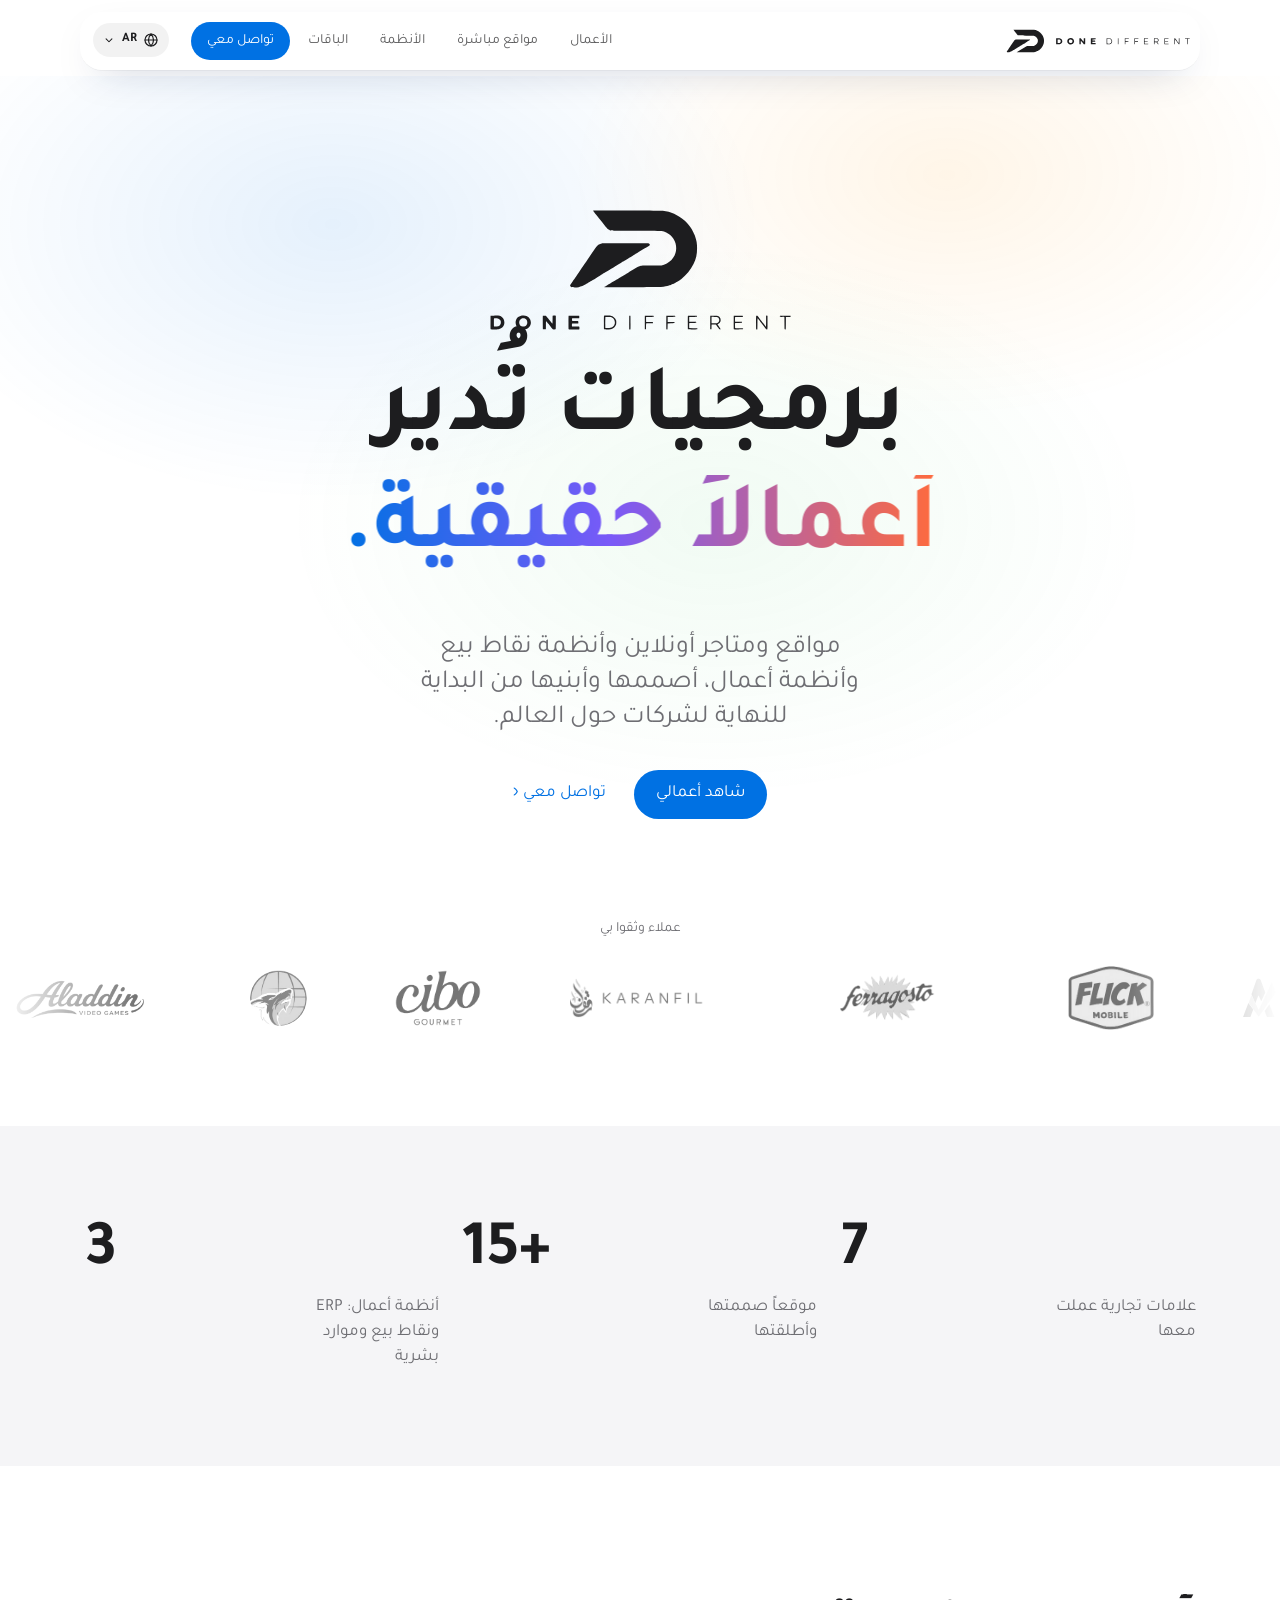
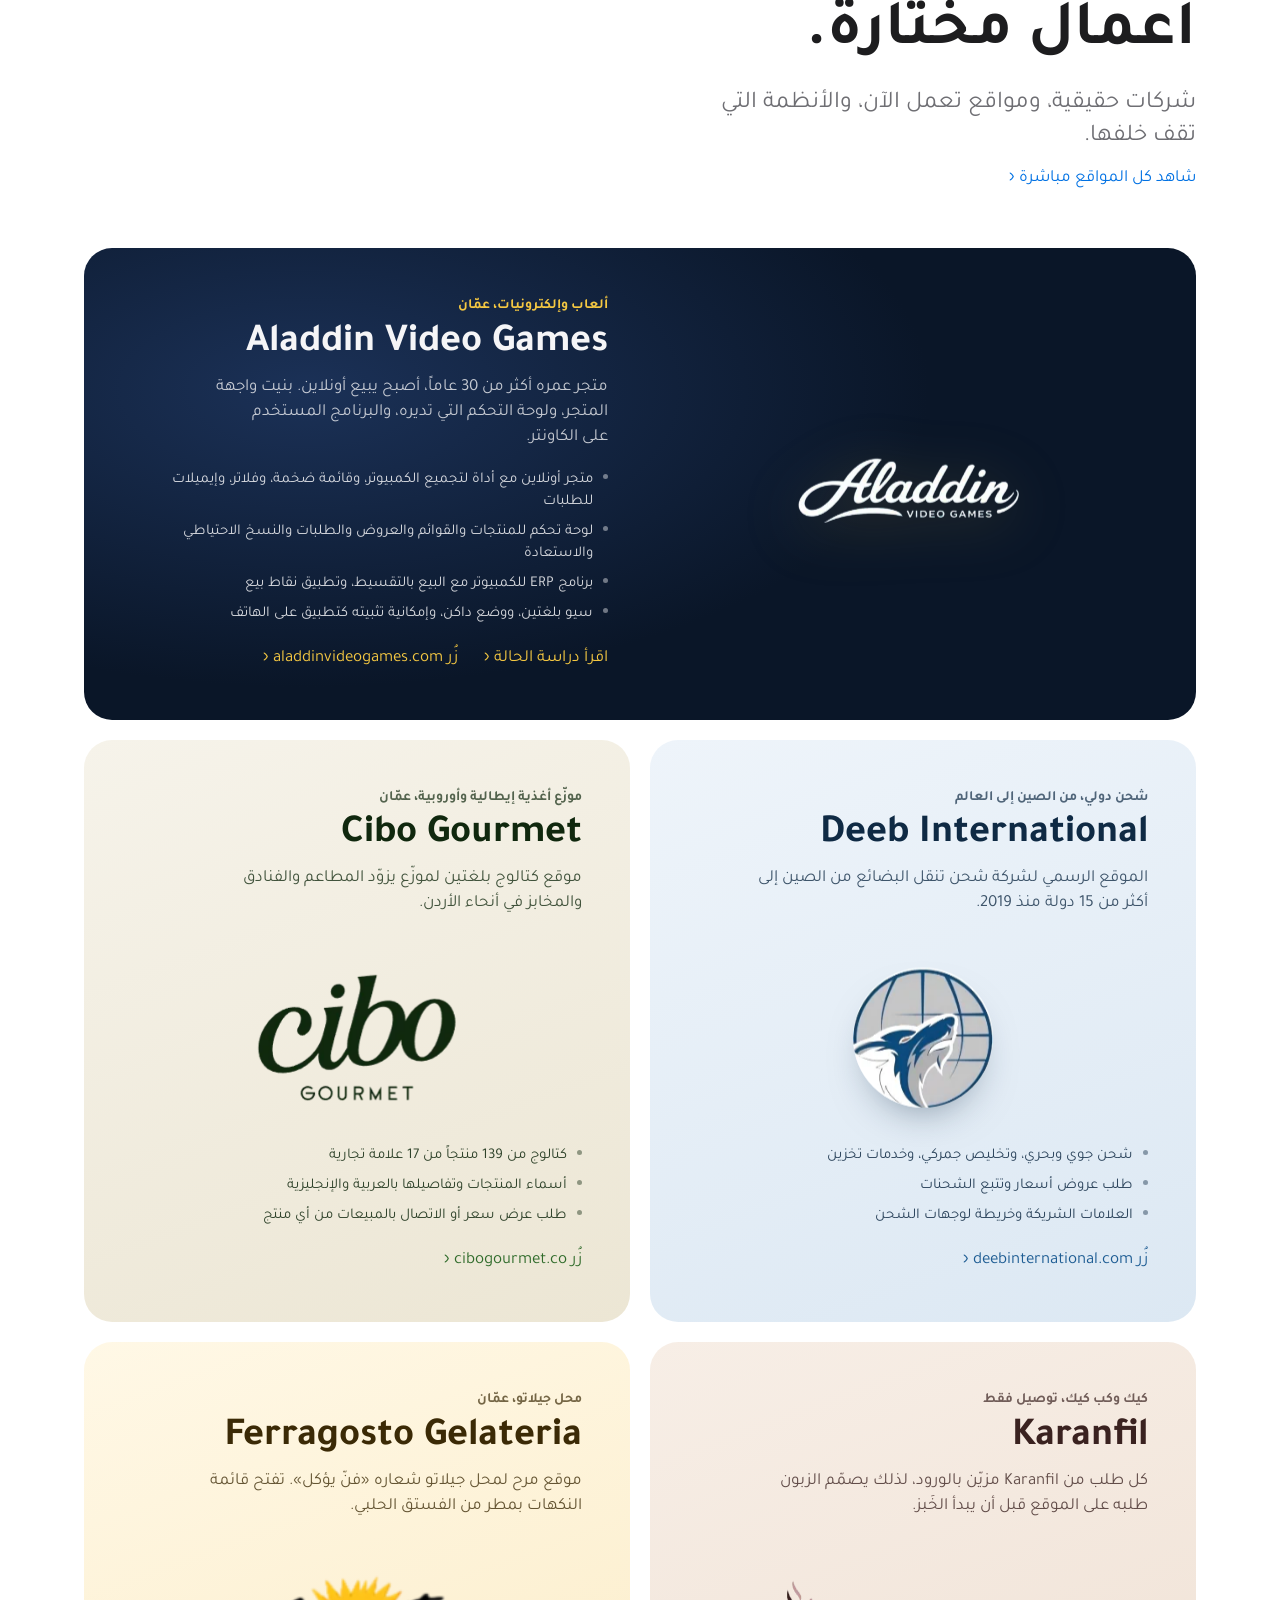
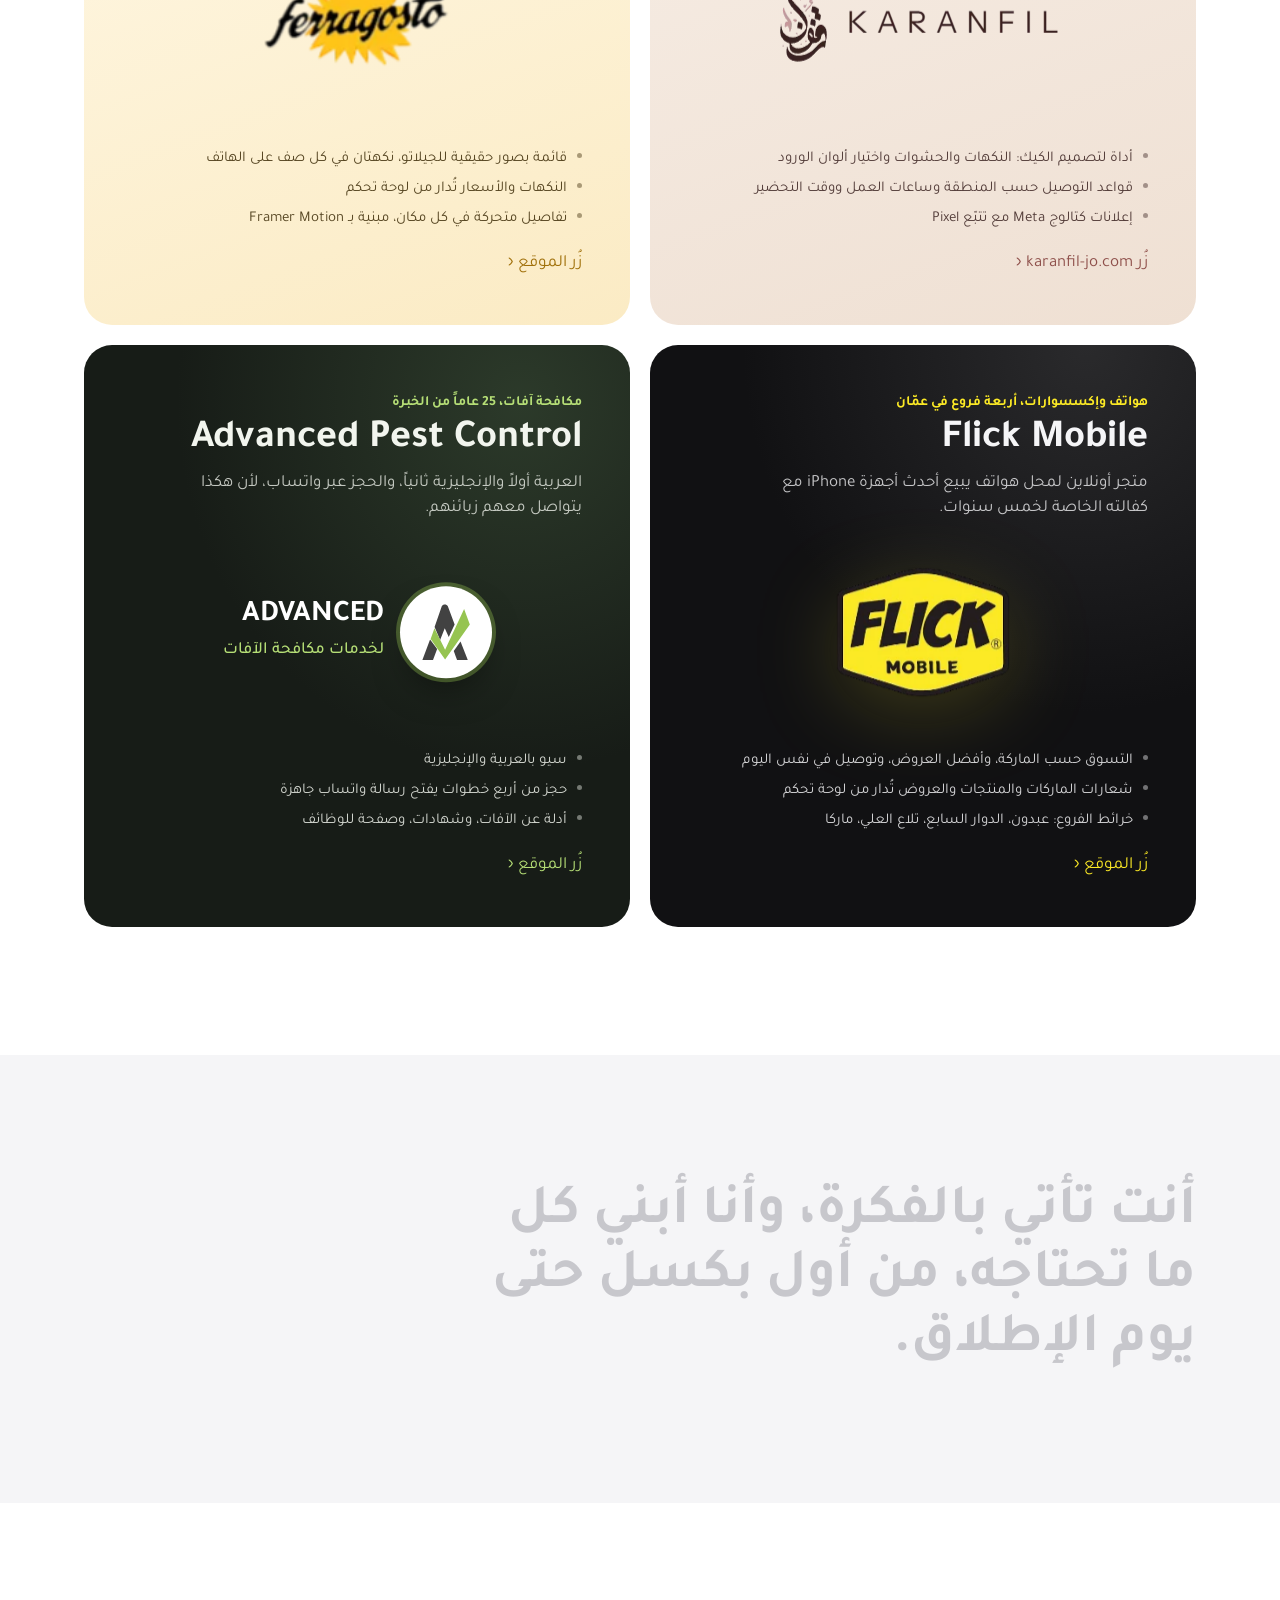
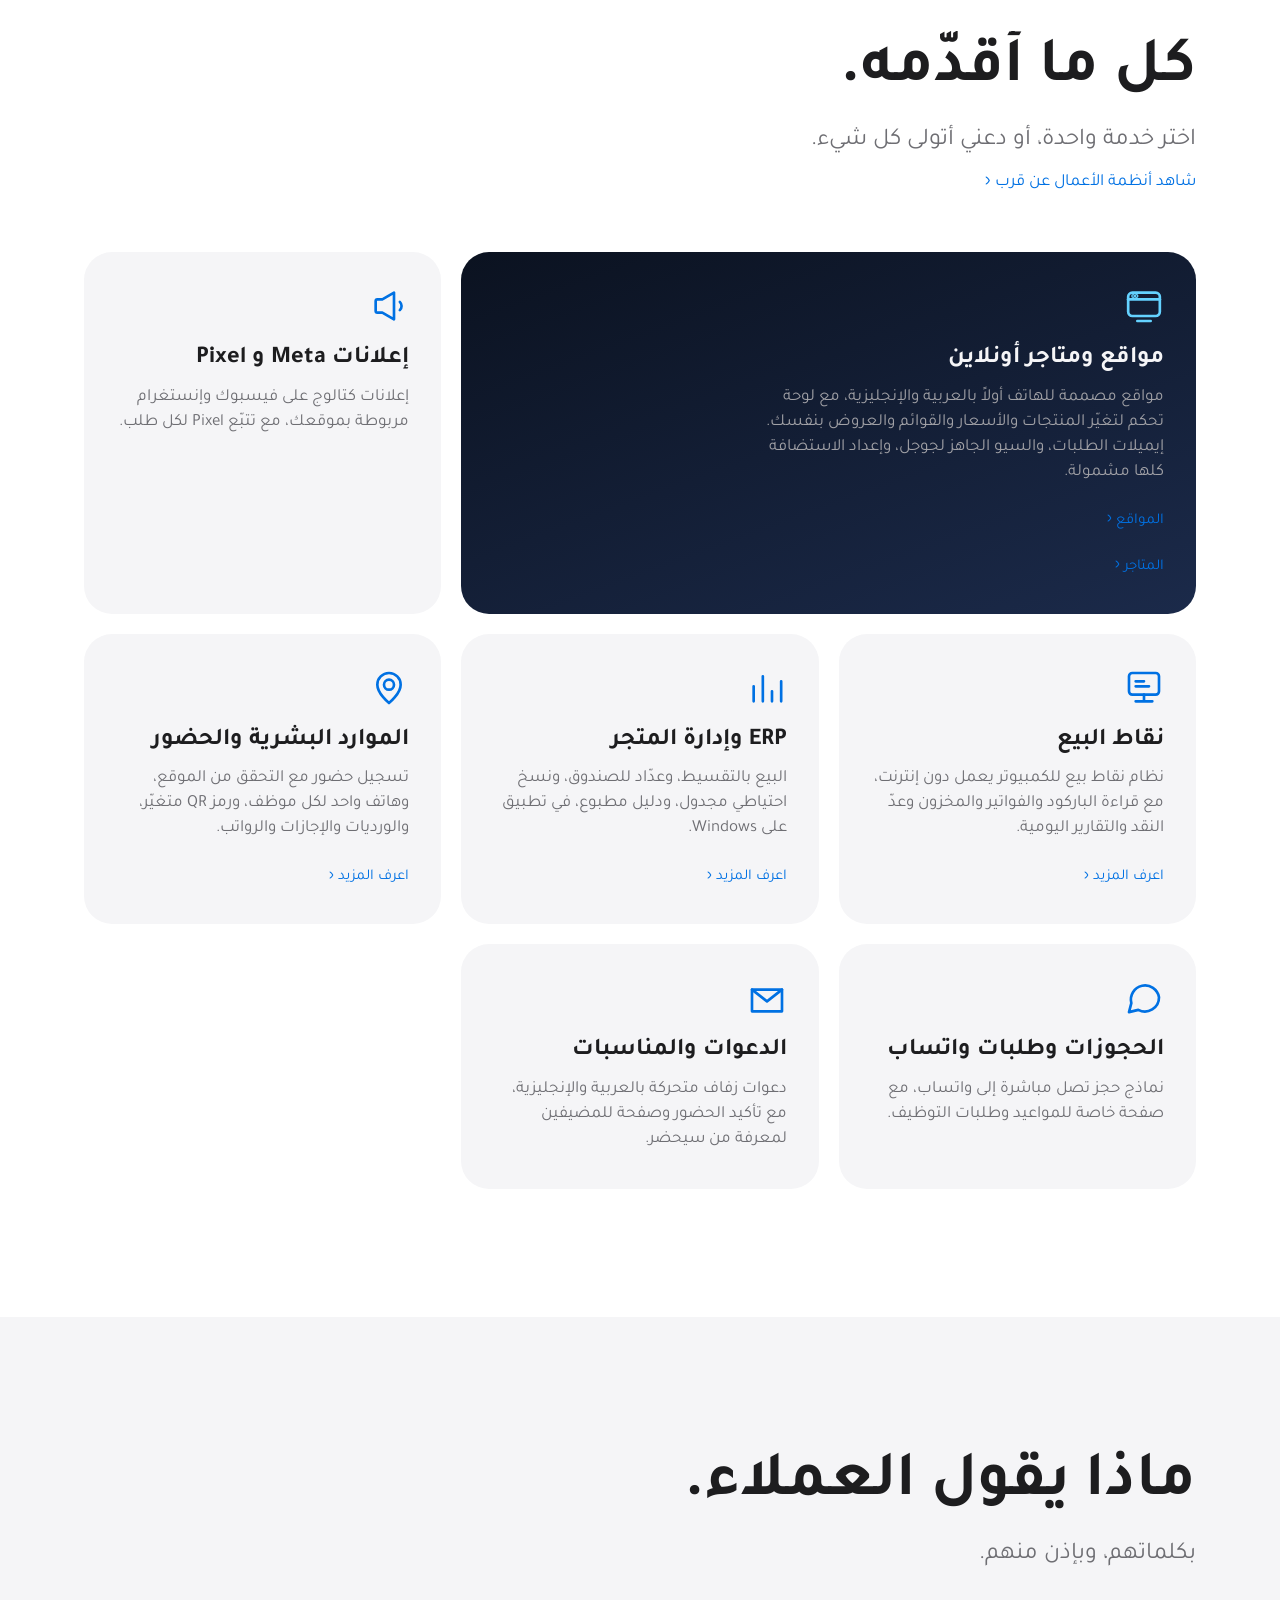
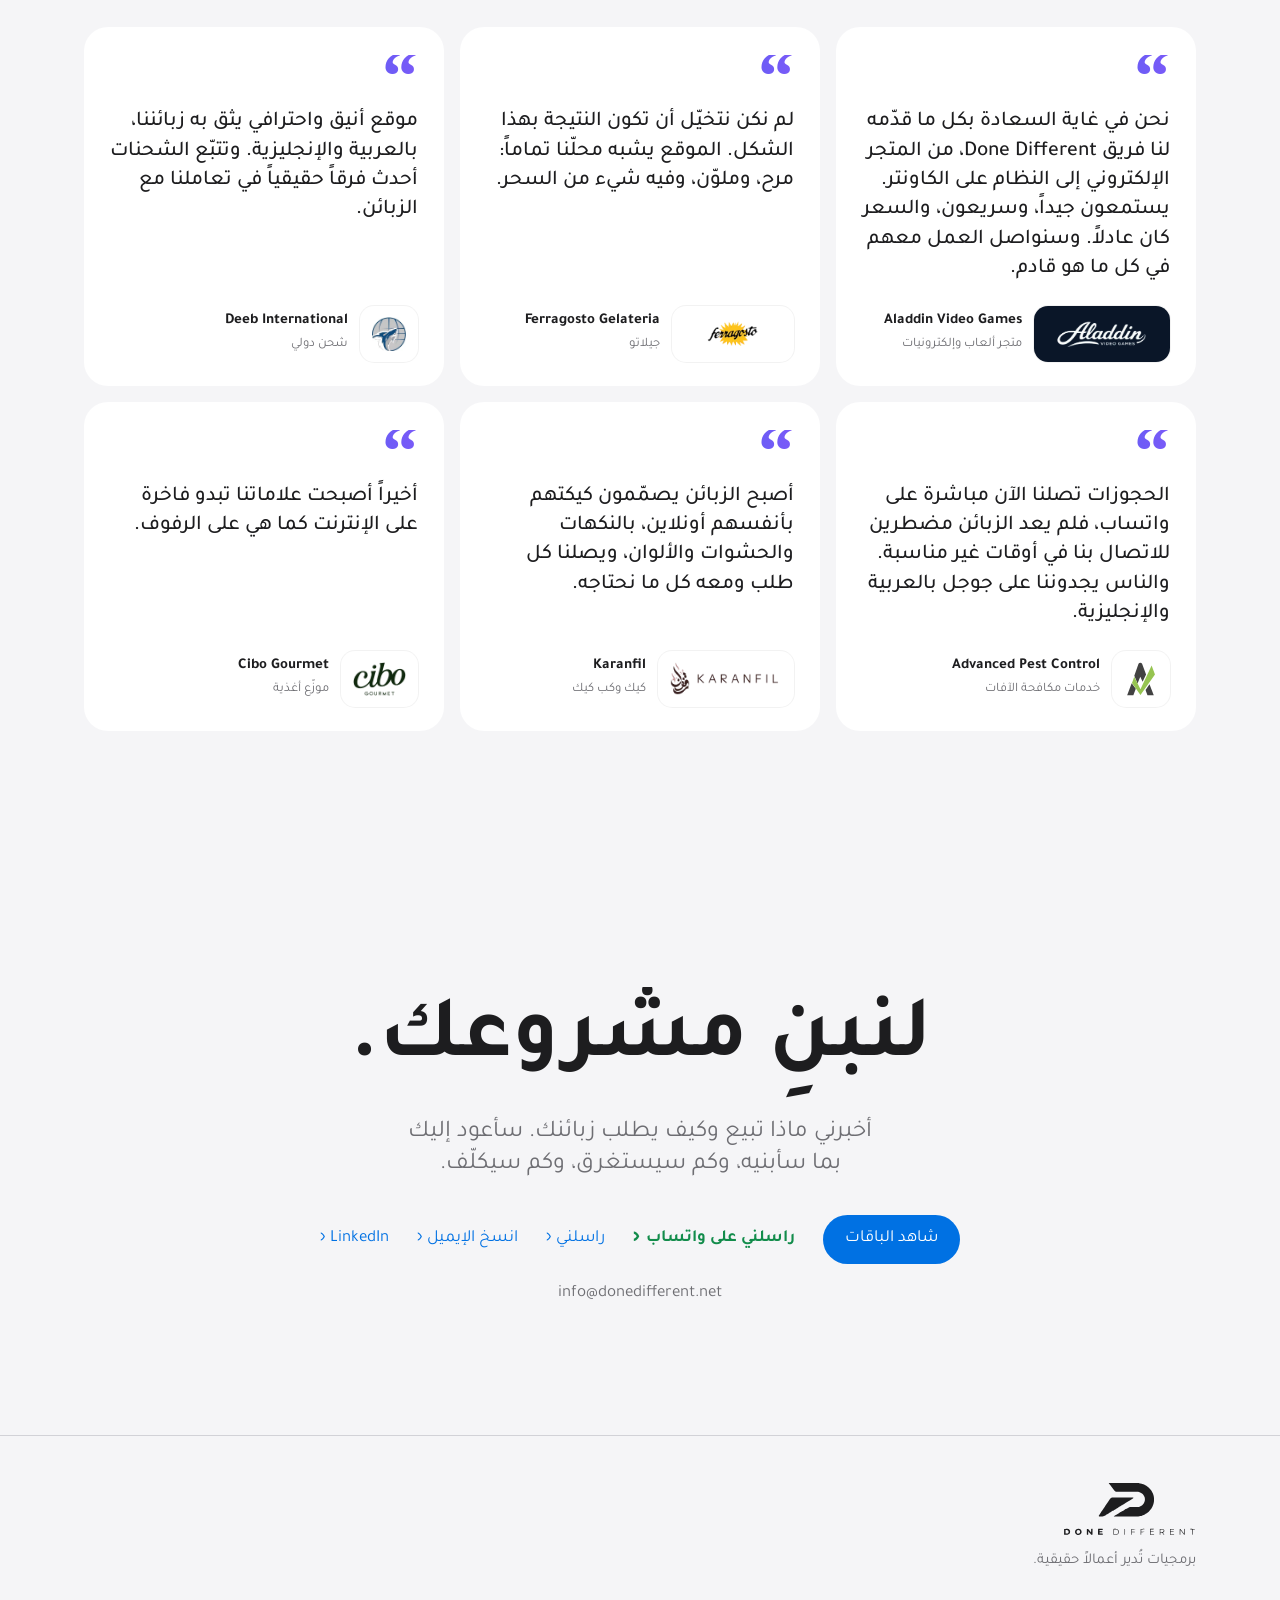
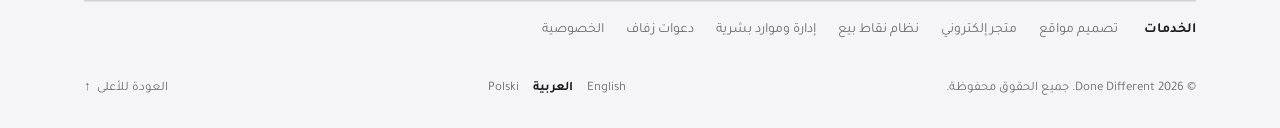
==== commit f4e32a50: "new prices, wedding invitations, WhatsApp, SEO" ====
--- a/ar/index.html
+++ b/ar/index.html
@@ -2,7 +2,7 @@
 <html lang="ar" dir="rtl">
 <head>
 <meta charset="utf-8">
-<meta name="viewport" content="width=device-width, initial-scale=1">
+<link rel="icon" href="/favicon.ico" sizes="48x48"><link rel="icon" type="image/png" sizes="96x96" href="/favicon-96.png"><link rel="icon" type="image/png" sizes="192x192" href="/favicon-192.png"><link rel="apple-touch-icon" href="/apple-touch-icon.png"><meta name="robots" content="index, follow, max-image-preview:large"><meta name="viewport" content="width=device-width, initial-scale=1">
 <title>Done Different Systems — مواقع ومتاجر أونلاين وبرمجيات أعمال</title>
 <link rel="alternate" hreflang="en" href="https://systems.donedifferent.net/"><link rel="alternate" hreflang="ar" href="https://systems.donedifferent.net/ar/"><link rel="alternate" hreflang="pl" href="https://systems.donedifferent.net/pl/"><link rel="alternate" hreflang="x-default" href="https://systems.donedifferent.net/"><meta property="og:locale" content="ar_AR"><meta property="og:locale:alternate" content="en_US"><meta property="og:locale:alternate" content="pl_PL"><script type="application/ld+json">{"@context": "https://schema.org", "@type": "ProfessionalService", "name": "Done Different", "url": "https://systems.donedifferent.net/ar/", "image": "https://systems.donedifferent.net/og.png", "areaServed": "Worldwide", "knowsLanguage": ["en", "ar", "pl"]}</script><link rel="canonical" href="https://systems.donedifferent.net/ar/">
 <meta name="theme-color" content="#F5F5F7">
@@ -19,14 +19,14 @@
 <meta name="twitter:title" content="Done Different Systems — مواقع ومتاجر أونلاين وبرمجيات أعمال">
 <meta name="twitter:description" content="مواقع ومتاجر أونلاين وأنظمة نقاط بيع وERP وموارد بشرية، من البداية للنهاية.">
 <meta name="twitter:image" content="https://systems.donedifferent.net/og.png">
-<link rel="icon" type="image/png" href="/assets/a24b29d425.png">
-<link rel="apple-touch-icon" href="../apple-touch-icon.png">
-<meta name="description" content="تصمم Done Different Systems وتبني المواقع والمتاجر الإلكترونية وأنظمة نقاط البيع وERP والموارد البشرية لشركات حول العالم، بالعربية والإنجليزية والبولندية.">
+
+
+<meta name="description" content="مواقع إلكترونية تبدأ من 1,190 دولار، ومتاجر أونلاين وأنظمة نقاط بيع وERP وموارد بشرية، ودعوات زفاف إلكترونية بـ 150 دولار. من تصميم وبناء Done Different، بالعربية والإنجليزية والبولندية.">
 <link rel="preconnect" href="https://fonts.googleapis.com">
 <link rel="preconnect" href="https://fonts.gstatic.com" crossorigin>
 <link href="https://fonts.googleapis.com/css2?family=Inter:wght@400;500;600;700&family=Montserrat:wght@300;700&family=Tajawal:wght@500;700&display=swap" rel="stylesheet">
-<link rel="stylesheet" href="/assets/s-ffe87ec48e.css">
-<script>window.DD_SPY=[["work", "#work"], ["services", "#systems"]]</script><script>window.DD_MAIL={"url": ""}</script><script>window.DD_T={"words": ["أعمالاً حقيقية.", "متاجر أونلاين.", "كاونتر المحل.", "المستودع.", "كل وردية.", "وحتى الألعاب."], "getin": "تواصل معي", "copied": "تم النسخ", "est0": "اختر ما تحتاجه", "est1": "موقع إلكتروني، يبدأ من {p}", "est2": "موقع + نقاط بيع أو ERP، يبدأ من {p}", "est3": "الباقة الكاملة، تبدأ من {p}", "bUnder": "أقل من {a}", "bRange": "من {a} إلى {b}", "bOver": "أكثر من {a}", "none": "لم تختر شيئاً بعد", "send": "أرسل الطلب", "cont": "متابعة", "sending": "جارٍ الإرسال…", "e1": "اختر شيئاً واحداً على الأقل.", "e2": "أضف اسمك من فضلك.", "e3": "تحقق من بريدك الإلكتروني من فضلك.", "thanks": "شكراً {n}، وصلني طلبك.", "autosub": "وصلنا طلبك يا {n}", "press": "مرّر للبدء", "sfx_l": "أصوات القائمة", "on": "تشغيل", "off": "إيقاف", "sfx": "تشغيل أو إيقاف أصوات القائمة", "recap": "ما أرسلته", "budgetL": "الميزانية", "noreply": "سأرد عليك على البريد الذي كتبته.", "copied2": "تم النسخ. الصقه في أي رسالة إلى info@donedifferent.net", "copy": "رسالة تأكيد في طريقها إلى بريدك.", "mail": "يُفترض أن يكون تطبيق البريد قد فُتح وكل شيء معبّأ. فقط اضغط إرسال.", "auto": "شكراً لتواصلك مع Done Different. وصلني طلبك وسأقرأه بنفسي، وسأرد عليك قريباً ببعض الأسئلة وموعد لمكالمة قصيرة. زياد عيسى"}</script></head>
+<link rel="stylesheet" href="/assets/s-8d35db39fe.css">
+<script>window.DD_SPY=[["work", "#work"], ["services", "#systems"]]</script><script>window.DD_MAIL={"url": "https://script.google.com/macros/s/AKfycbyFYFGSmdoYCowIifRj9fHhZEJKQX8gg5jzKDLyOiDbAR0hf-uWY4Wv-mmm1ukl56oY/exec"}</script><script>window.DD_T={"words": ["أعمالاً حقيقية.", "متاجر أونلاين.", "كاونتر المحل.", "المستودع.", "كل وردية.", "وحتى الألعاب."], "getin": "تواصل معي", "copied": "تم النسخ", "waPk": "مرحباً! عندي سؤال عن الباقات.", "waForm": "مرحباً! أريد الاستفسار عن مشروع.", "waDone": "مرحباً، أرسلت للتو طلباً عبر موقعكم. اسمي {n}.", "est4": "دعوة زفاف، بسعر ثابت {p}", "est5": "نقاط بيع أو برنامج إدارة، يبدأ من {p}", "est6": "متجر إلكتروني، يبدأ من {p}", "est7": "السعر بعد مكالمة قصيرة", "e4": "أضف رقمك حتى أتواصل معك على واتساب أو بالهاتف.", "e5": "أضف رمز الدولة إلى الرقم، مثل +962 أو +44.", "e6": "تحقق من رقم هاتفك من فضلك.", "est0": "اختر ما تحتاجه", "est1": "موقع إلكتروني، يبدأ من {p}", "est2": "موقع + نقاط بيع أو ERP، يبدأ من {p}", "est3": "الباقة الكاملة، تبدأ من {p}", "bUnder": "أقل من {a}", "bRange": "من {a} إلى {b}", "bOver": "أكثر من {a}", "none": "لم تختر شيئاً بعد", "send": "أرسل الطلب", "cont": "متابعة", "sending": "جارٍ الإرسال…", "e1": "اختر شيئاً واحداً على الأقل.", "e2": "أضف اسمك من فضلك.", "e3": "تحقق من بريدك الإلكتروني من فضلك.", "thanks": "شكراً {n}، وصلني طلبك.", "autosub": "وصلنا طلبك يا {n}", "press": "مرّر للبدء", "sfx_l": "أصوات القائمة", "on": "تشغيل", "off": "إيقاف", "sfx": "تشغيل أو إيقاف أصوات القائمة", "recap": "ما أرسلته", "budgetL": "الميزانية", "noreply": "سأرد عليك على البريد الذي كتبته.", "copied2": "تم النسخ. الصقه في أي رسالة إلى info@donedifferent.net", "copy": "رسالة تأكيد في طريقها إلى بريدك.", "mail": "يُفترض أن يكون تطبيق البريد قد فُتح وكل شيء معبّأ. فقط اضغط إرسال.", "auto": "شكراً لتواصلك مع Done Different. وصلني طلبك وسأقرأه بنفسي، وسأرد عليك قريباً ببعض الأسئلة وموعد لمكالمة قصيرة. زياد عيسى"}</script><script type="application/ld+json">{"@context":"https://schema.org","@type":"WebSite","name":"Done Different Systems","alternateName":"Done Different","url":"https://systems.donedifferent.net/"}</script></head>
 <body><svg width="0" height="0" style="position:absolute" aria-hidden="true"><defs><symbol id="dd-mark" viewBox="0 0 960 595"><path fill="currentColor" fill-rule="evenodd" d="M26.8 575.8C24.7 574.7 21.8 572.4 20.4 570.7C16.4 565.9 17.4 562.1 25.9 550.2C29.8 544.7 34.9 537.3 37.3 533.8C39.7 530.3 43.6 524.8 45.9 521.5C48.2 518.2 52.9 511.2 56.3 506.0C59.7 500.8 65.7 491.8 69.7 486.0C73.6 480.2 83.1 466.3 90.6 455.0C98.2 443.7 109.8 426.6 116.5 417.0C128.0 400.6 158.4 355.8 188.7 310.6C215.7 270.6 219.7 266.8 243.5 259.8L251.5 257.5L420.0 257.5C512.7 257.5 589.7 257.8 591.2 258.3C594.6 259.2 599.4 266.1 598.6 268.8C597.7 271.4 596.1 272.5 562.0 293.0C545.2 303.1 527.7 313.9 523.0 317.0C518.3 320.1 513.8 322.9 513.0 323.3C511.2 324.2 509.0 325.6 503.3 329.3C500.9 330.8 498.8 332.0 498.6 332.0C498.3 332.0 496.4 333.2 494.3 334.6C492.2 336.0 489.6 337.6 488.5 338.1C487.4 338.6 483.1 341.2 479.0 344.0C472.8 348.1 447.4 363.9 441.2 367.5C439.0 368.9 432.0 373.2 429.5 374.8C428.4 375.4 426.6 376.5 425.5 377.0C424.4 377.6 422.1 378.9 420.5 379.9C418.9 381.0 415.7 382.8 413.6 384.0C411.5 385.2 406.7 388.0 403.1 390.4C399.5 392.7 393.6 396.4 390.0 398.5C386.4 400.6 381.0 404.1 377.9 406.2C374.8 408.3 372.0 410.0 371.6 410.0C371.2 410.0 366.8 412.6 361.7 415.8C356.6 419.0 344.2 426.6 334.0 432.7C312.4 445.6 287.1 460.9 271.5 470.5C265.4 474.2 256.7 479.6 252.0 482.4C247.3 485.3 238.3 490.9 232.0 494.9C217.7 503.9 194.2 518.4 187.5 522.2C175.8 529.0 173.2 530.5 167.5 534.1C164.2 536.2 156.2 541.2 149.7 545.2C143.2 549.2 136.7 553.3 135.2 554.2C117.7 565.2 96.8 573.6 80.1 576.4C65.2 578.9 31.8 578.6 26.8 575.8ZM267.9 577.1C266.6 576.7 270.8 572.0 272.5 572.0C273.2 572.0 275.5 570.7 277.6 569.2C279.7 567.6 304.7 552.5 333.0 535.5C361.3 518.6 394.6 498.5 407.0 491.0C419.4 483.5 436.9 472.9 446.0 467.5C455.1 462.1 465.4 455.8 469.0 453.5C489.1 440.5 511.5 428.5 522.9 424.5C538.0 419.2 541.9 419.0 610.3 419.0C680.7 419.0 683.3 418.8 701.5 412.8C730.7 403.0 753.1 385.9 769.4 360.8C790.3 328.7 795.6 294.0 785.5 256.5C779.8 235.8 764.0 211.1 747.0 196.2C730.9 182.2 706.5 170.6 685.0 166.7C681.6 166.1 611.6 165.5 498.5 165.1C297.0 164.4 315.3 165.1 300.4 157.8C288.9 152.2 285.5 148.3 237.0 86.1C229.0 75.8 219.7 64.1 216.3 60.0C201.6 42.2 186.0 21.9 186.0 20.6C186.0 19.8 186.8 18.9 187.8 18.6C191.9 17.5 682.5 18.7 693.0 19.9C751.7 26.6 802.1 49.2 851.1 90.7C864.3 101.9 888.3 129.8 899.5 147.0C906.7 158.0 923.3 191.1 926.8 201.5C939.5 238.4 942.5 256.2 942.5 294.0C942.5 339.9 935.8 369.8 916.7 408.5C894.7 453.2 865.7 488.5 826.5 518.1C820.7 522.5 805.2 533.0 804.5 533.0C804.3 533.0 799.8 535.6 794.3 538.8C788.9 542.0 782.0 545.8 779.0 547.2C776.0 548.6 770.0 551.4 765.7 553.4C761.5 555.4 757.4 557.0 756.7 557.0C756.0 557.0 754.9 557.5 754.3 558.1C753.7 558.7 751.7 559.5 749.9 560.0C748.0 560.5 744.0 561.8 741.0 562.9C736.0 564.8 732.5 565.8 714.0 570.5C702.9 573.3 692.2 575.0 678.5 576.0C665.6 577.0 270.8 578.1 267.9 577.1Z"/></symbol><symbol id="dd-word" viewBox="0 0 2221 139"><path fill="currentColor" fill-rule="evenodd" d="M244.5 120.9C229.4 118.5 212.2 106.2 206.0 93.5C195.6 71.9 201.6 44.1 219.6 30.2C230.9 21.5 244.1 17.6 259.6 18.2C293.5 19.6 315.5 44.4 311.7 76.9C308.3 106.0 277.4 126.2 244.5 120.9ZM19.6 118.5C18.3 117.1 18.1 110.8 18.3 68.7L18.5 20.5L42.5 19.9C80.1 19.0 88.3 20.6 102.6 31.8C116.1 42.4 122.1 62.1 117.9 82.2C114.2 99.8 97.6 114.5 77.1 118.4C65.2 120.7 21.8 120.7 19.6 118.5ZM400.2 119.2C398.9 118.3 398.2 23.1 399.5 21.0C399.8 20.4 404.7 20.0 410.5 20.0L420.9 20.0L424.7 24.7C429.1 30.3 437.5 40.3 443.6 47.5C450.5 55.7 455.6 62.1 461.7 70.2C464.9 74.5 468.1 77.9 468.7 78.0C469.7 78.0 470.0 71.3 470.2 49.2L470.5 20.5L479.8 19.6C486.3 19.0 489.8 19.1 491.5 19.8L494.0 21.0L494.0 69.3C494.0 105.5 493.7 117.9 492.8 118.8C492.0 119.6 488.2 120.0 482.2 120.0C473.2 120.0 472.7 119.9 470.5 117.2C469.2 115.7 462.4 107.3 455.4 98.5C448.4 89.7 441.3 80.9 439.6 78.9C437.9 76.9 433.6 71.8 430.1 67.6C426.6 63.4 423.3 60.3 422.9 60.7C422.4 61.2 421.9 74.6 421.8 90.5L421.5 119.5L411.5 119.8C406.0 119.9 400.9 119.6 400.2 119.2ZM587.1 118.6C585.7 117.0 585.7 23.1 587.0 21.0C588.1 19.3 661.7 19.5 663.8 21.2C665.2 22.4 665.3 37.0 663.9 38.4C663.6 38.7 652.1 39.1 638.3 39.2C624.4 39.4 612.9 39.8 612.5 40.1C611.5 41.2 611.2 56.5 612.2 57.8C613.0 58.7 618.7 59.0 634.4 59.0C649.6 59.0 655.9 59.3 656.8 60.2C658.0 61.4 658.5 73.6 657.4 76.4C656.9 77.8 654.0 78.0 635.1 78.0C619.6 78.0 613.1 78.3 612.2 79.2C610.6 80.8 610.6 97.6 612.1 98.6C612.8 99.0 624.5 99.2 638.3 99.2C654.9 99.1 663.8 99.5 664.7 100.2C666.3 101.5 666.5 115.2 665.0 118.1C664.0 119.9 662.5 120.0 626.1 120.0C594.6 120.0 588.0 119.8 587.1 118.6ZM844.7 119.3C844.3 119.0 844.0 96.7 844.0 69.9C844.0 24.4 844.1 21.0 845.8 20.2C848.5 18.8 884.6 18.7 893.0 20.1C911.9 23.0 927.5 37.0 933.2 56.0C934.9 61.9 934.7 77.1 932.7 84.1C928.1 100.8 913.6 114.2 895.5 118.5C889.3 120.0 846.0 120.7 844.7 119.3ZM1028.5 118.8C1028.2 118.1 1028.1 95.7 1028.2 69.0L1028.5 20.5L1032.4 20.2C1034.8 20.0 1036.6 20.4 1037.1 21.2C1038.1 22.7 1038.3 116.0 1037.4 118.4C1036.6 120.4 1029.2 120.6 1028.5 118.8ZM1142.6 119.2C1142.0 118.2 1141.7 21.0 1142.3 20.4C1142.5 20.2 1156.7 20.0 1173.9 20.0C1206.2 19.9 1208.0 20.1 1208.0 24.0C1208.0 28.5 1206.0 28.8 1178.5 29.0C1164.2 29.0 1152.2 29.4 1151.7 29.9C1151.3 30.3 1151.1 38.7 1151.2 48.6L1151.5 66.5L1175.4 66.8C1201.4 67.1 1202.3 67.3 1201.8 72.4L1201.5 75.5L1177.6 75.8C1162.2 75.9 1153.2 76.4 1152.4 77.1C1151.4 77.9 1151.0 83.3 1150.8 98.9L1150.5 119.5L1146.8 119.8C1144.8 120.0 1142.9 119.7 1142.6 119.2ZM1299.1 118.6C1298.3 117.7 1298.1 103.8 1298.2 68.9L1298.5 20.5L1329.0 20.0C1345.8 19.7 1360.5 19.8 1361.8 20.2C1364.3 21.0 1365.0 26.2 1362.8 27.7C1362.1 28.1 1349.6 28.7 1335.0 29.0L1308.5 29.5L1308.5 48.0L1308.5 66.5L1332.8 66.8L1357.1 67.0L1358.2 69.6C1360.8 75.2 1359.8 75.4 1332.9 76.0L1308.5 76.5L1307.9 98.0C1307.6 109.8 1307.3 119.6 1307.2 119.8C1306.5 120.6 1300.0 119.8 1299.1 118.6ZM1455.7 119.3C1454.7 118.4 1454.8 21.2 1455.8 20.7C1456.4 20.2 1515.8 19.5 1520.2 19.9C1522.4 20.0 1523.5 24.2 1522.0 26.9C1520.9 29.0 1520.4 29.1 1493.8 29.0C1478.9 28.9 1466.3 29.3 1465.8 29.8C1465.3 30.3 1465.1 38.0 1465.2 47.1L1465.5 63.5L1490.4 64.0L1515.3 64.5L1516.3 67.3C1518.1 72.8 1517.2 73.0 1491.0 73.0C1472.0 73.0 1467.0 73.3 1466.1 74.4C1465.3 75.3 1465.0 81.2 1465.2 93.1L1465.5 110.5L1493.9 110.8C1512.8 110.9 1522.8 111.4 1523.7 112.1C1525.3 113.5 1525.4 117.2 1523.8 118.8C1522.5 120.1 1456.9 120.6 1455.7 119.3ZM1618.5 118.8C1618.2 118.1 1618.1 95.7 1618.2 69.0L1618.5 20.5L1645.0 20.5C1674.8 20.5 1675.1 20.6 1684.1 28.7C1691.5 35.4 1694.0 41.1 1694.0 51.6C1694.0 59.8 1693.7 61.3 1690.9 66.9C1687.7 73.4 1680.1 80.2 1674.6 81.6C1673.2 81.9 1672.0 82.7 1672.0 83.2C1672.0 84.7 1680.5 97.8 1687.8 107.5C1695.5 117.9 1695.8 120.0 1689.6 120.0C1684.7 120.0 1683.9 119.3 1675.5 106.5C1669.6 97.7 1661.2 86.2 1659.9 85.4C1659.1 84.9 1636.4 84.6 1628.8 85.0C1628.4 85.0 1627.9 92.8 1627.8 102.2L1627.5 119.5L1623.2 119.8C1620.4 120.0 1618.8 119.7 1618.5 118.8ZM1790.1 118.6C1789.3 117.7 1789.1 103.8 1789.2 68.9L1789.5 20.5L1822.7 20.2C1854.4 20.0 1855.9 20.1 1856.5 21.9C1856.8 22.9 1856.6 24.9 1856.0 26.4L1855.0 29.1L1828.0 29.0C1813.2 28.9 1800.6 29.2 1800.0 29.5C1798.6 30.3 1798.7 62.7 1800.0 63.5C1800.6 63.9 1812.0 64.2 1825.3 64.3L1849.5 64.5L1849.5 68.5L1849.5 72.5L1825.0 72.8C1807.0 73.0 1800.4 73.4 1799.8 74.3C1798.9 75.7 1798.7 107.1 1799.6 109.4C1800.1 110.8 1803.6 111.0 1827.9 111.0C1857.0 111.0 1858.0 111.1 1858.0 115.5C1858.0 119.9 1857.2 120.0 1823.4 120.0C1797.5 120.0 1791.0 119.7 1790.1 118.6ZM1953.0 118.1C1951.5 115.1 1951.6 22.8 1953.2 21.2C1954.8 19.6 1960.2 19.7 1962.2 21.2C1963.0 21.9 1969.3 29.7 1976.1 38.5C1982.8 47.3 1991.6 58.5 1995.5 63.5C1999.4 68.5 2003.7 74.1 2005.0 76.0C2006.3 77.9 2009.4 81.9 2011.7 84.8C2014.0 87.6 2017.5 92.5 2019.5 95.5C2021.4 98.5 2023.4 101.0 2024.0 101.0C2024.7 101.0 2025.0 87.3 2025.0 61.0L2025.0 21.0L2027.6 20.0C2029.4 19.3 2031.0 19.3 2032.8 20.3L2035.5 21.5L2035.6 69.3C2035.8 121.7 2035.9 120.0 2029.8 120.0C2027.8 120.0 2026.1 119.1 2024.5 117.2C2020.7 112.8 2006.0 93.9 1990.5 73.5C1969.5 45.8 1964.5 39.5 1963.5 39.5C1962.9 39.5 1962.4 55.6 1962.2 78.5C1962.0 100.0 1961.7 118.1 1961.5 118.8C1960.8 120.8 1954.2 120.3 1953.0 118.1ZM2160.2 118.8C2159.3 117.9 2159.0 106.5 2159.0 73.9C2159.0 40.0 2158.7 29.9 2157.8 29.3C2157.1 28.9 2150.1 28.7 2142.2 28.9C2132.0 29.1 2127.5 28.8 2126.5 28.0C2124.7 26.5 2124.5 21.6 2126.2 20.4C2126.9 19.9 2144.6 19.7 2165.5 20.0L2203.5 20.5L2203.8 24.2C2204.2 28.9 2204.1 28.9 2184.5 29.3L2169.5 29.5L2169.2 73.4C2169.1 103.8 2168.6 117.7 2167.9 118.7C2166.5 120.3 2161.8 120.4 2160.2 118.8ZM893.4 108.5C909.4 104.7 919.6 94.5 922.9 79.2C927.1 59.5 918.7 40.8 902.2 32.9L895.5 29.6L875.6 29.2C861.5 28.9 855.6 29.1 855.1 29.9C854.2 31.3 853.7 105.5 854.5 108.1C855.1 109.9 856.3 110.0 871.3 110.0C881.6 109.9 889.6 109.4 893.4 108.5ZM269.6 97.1C286.8 89.6 291.8 64.3 279.0 48.8C271.4 39.6 254.5 36.5 243.0 42.2C226.0 50.6 221.6 76.6 234.8 91.2C242.5 99.8 257.5 102.3 269.6 97.1ZM75.3 97.3C90.3 91.9 96.9 76.3 92.0 57.9C90.1 50.8 84.2 45.0 75.8 41.9C70.4 39.9 46.5 38.4 44.2 39.8C43.2 40.5 42.9 46.7 43.0 69.0C43.0 84.5 43.3 97.7 43.6 98.1C44.6 99.8 70.1 99.1 75.3 97.3ZM1670.1 73.1C1687.5 65.4 1689.0 40.4 1672.7 31.8C1668.9 29.8 1666.5 29.5 1649.0 29.0C1638.3 28.7 1629.2 28.6 1628.8 28.8C1628.3 29.0 1628.0 39.4 1628.0 52.1L1628.0 75.0L1646.9 75.0C1663.4 75.0 1666.3 74.8 1670.1 73.1Z"/></symbol><symbol id="dd-full" viewBox="0 0 2221 903"><path fill="currentColor" fill-rule="evenodd" d="M244.5 884.9C229.4 882.5 212.2 870.2 206.0 857.5C195.6 835.9 201.6 808.1 219.6 794.2C230.9 785.5 244.1 781.6 259.6 782.2C293.5 783.6 315.5 808.4 311.7 840.9C308.3 870.0 277.4 890.2 244.5 884.9ZM19.6 882.5C18.3 881.1 18.1 874.8 18.3 832.7L18.5 784.5L42.5 783.9C80.1 783.0 88.3 784.6 102.6 795.8C116.1 806.4 122.1 826.1 117.9 846.2C114.2 863.8 97.6 878.5 77.1 882.4C65.2 884.7 21.8 884.7 19.6 882.5ZM400.2 883.2C398.9 882.3 398.2 787.1 399.5 785.0C399.8 784.4 404.7 784.0 410.5 784.0L420.9 784.0L424.7 788.7C429.1 794.3 437.5 804.3 443.6 811.5C450.5 819.7 455.6 826.1 461.7 834.2C464.9 838.5 468.1 841.9 468.7 842.0C469.7 842.0 470.0 835.3 470.2 813.2L470.5 784.5L479.8 783.6C486.3 783.0 489.8 783.1 491.5 783.8L494.0 785.0L494.0 833.3C494.0 869.5 493.7 881.9 492.8 882.8C492.0 883.6 488.2 884.0 482.2 884.0C473.2 884.0 472.7 883.9 470.5 881.2C469.2 879.7 462.4 871.3 455.4 862.5C448.4 853.7 441.3 844.9 439.6 842.9C437.9 840.9 433.6 835.8 430.1 831.6C426.6 827.4 423.3 824.3 422.9 824.7C422.4 825.2 421.9 838.6 421.8 854.5L421.5 883.5L411.5 883.8C406.0 883.9 400.9 883.6 400.2 883.2ZM587.1 882.6C585.7 881.0 585.7 787.1 587.0 785.0C588.1 783.3 661.7 783.5 663.8 785.2C665.2 786.4 665.3 801.0 663.9 802.4C663.6 802.7 652.1 803.1 638.3 803.2C624.4 803.4 612.9 803.8 612.5 804.1C611.5 805.2 611.2 820.5 612.2 821.8C613.0 822.7 618.7 823.0 634.4 823.0C649.6 823.0 655.9 823.3 656.8 824.2C658.0 825.4 658.5 837.6 657.4 840.4C656.9 841.8 654.0 842.0 635.1 842.0C619.6 842.0 613.1 842.3 612.2 843.2C610.6 844.8 610.6 861.6 612.1 862.6C612.8 863.0 624.5 863.2 638.3 863.2C654.9 863.1 663.8 863.5 664.7 864.2C666.3 865.5 666.5 879.2 665.0 882.1C664.0 883.9 662.5 884.0 626.1 884.0C594.6 884.0 588.0 883.8 587.1 882.6ZM844.7 883.3C844.3 883.0 844.0 860.7 844.0 833.9C844.0 788.4 844.1 785.0 845.8 784.2C848.5 782.8 884.6 782.7 893.0 784.1C911.9 787.0 927.5 801.0 933.2 820.0C934.9 825.9 934.7 841.1 932.7 848.1C928.1 864.8 913.6 878.2 895.5 882.5C889.3 884.0 846.0 884.7 844.7 883.3ZM1028.5 882.8C1028.2 882.1 1028.1 859.7 1028.2 833.0L1028.5 784.5L1032.4 784.2C1034.8 784.0 1036.6 784.4 1037.1 785.2C1038.1 786.7 1038.3 880.0 1037.4 882.4C1036.6 884.4 1029.2 884.6 1028.5 882.8ZM1142.6 883.2C1142.0 882.2 1141.7 785.0 1142.3 784.4C1142.5 784.2 1156.7 784.0 1173.9 784.0C1206.2 783.9 1208.0 784.1 1208.0 788.0C1208.0 792.5 1206.0 792.8 1178.5 793.0C1164.2 793.0 1152.2 793.4 1151.7 793.9C1151.3 794.3 1151.1 802.7 1151.2 812.6L1151.5 830.5L1175.4 830.8C1201.4 831.1 1202.3 831.3 1201.8 836.4L1201.5 839.5L1177.6 839.8C1162.2 839.9 1153.2 840.4 1152.4 841.1C1151.4 841.9 1151.0 847.3 1150.8 862.9L1150.5 883.5L1146.8 883.8C1144.8 884.0 1142.9 883.7 1142.6 883.2ZM1299.1 882.6C1298.3 881.7 1298.1 867.8 1298.2 832.9L1298.5 784.5L1329.0 784.0C1345.8 783.7 1360.5 783.8 1361.8 784.2C1364.3 785.0 1365.0 790.2 1362.8 791.7C1362.1 792.1 1349.6 792.7 1335.0 793.0L1308.5 793.5L1308.5 812.0L1308.5 830.5L1332.8 830.8L1357.1 831.0L1358.2 833.6C1360.8 839.2 1359.8 839.4 1332.9 840.0L1308.5 840.5L1307.9 862.0C1307.6 873.8 1307.3 883.6 1307.2 883.8C1306.5 884.6 1300.0 883.8 1299.1 882.6ZM1455.7 883.3C1454.7 882.4 1454.8 785.2 1455.8 784.7C1456.4 784.2 1515.8 783.5 1520.2 783.9C1522.4 784.0 1523.5 788.2 1522.0 790.9C1520.9 793.0 1520.4 793.1 1493.8 793.0C1478.9 792.9 1466.3 793.3 1465.8 793.8C1465.3 794.3 1465.1 802.0 1465.2 811.1L1465.5 827.5L1490.4 828.0L1515.3 828.5L1516.3 831.3C1518.1 836.8 1517.2 837.0 1491.0 837.0C1472.0 837.0 1467.0 837.3 1466.1 838.4C1465.3 839.3 1465.0 845.2 1465.2 857.1L1465.5 874.5L1493.9 874.8C1512.8 874.9 1522.8 875.4 1523.7 876.1C1525.3 877.5 1525.4 881.2 1523.8 882.8C1522.5 884.1 1456.9 884.6 1455.7 883.3ZM1618.5 882.8C1618.2 882.1 1618.1 859.7 1618.2 833.0L1618.5 784.5L1645.0 784.5C1674.8 784.5 1675.1 784.6 1684.1 792.7C1691.5 799.4 1694.0 805.1 1694.0 815.6C1694.0 823.8 1693.7 825.3 1690.9 830.9C1687.7 837.4 1680.1 844.2 1674.6 845.6C1673.2 845.9 1672.0 846.7 1672.0 847.2C1672.0 848.7 1680.5 861.8 1687.8 871.5C1695.5 881.9 1695.8 884.0 1689.6 884.0C1684.7 884.0 1683.9 883.3 1675.5 870.5C1669.6 861.7 1661.2 850.2 1659.9 849.4C1659.1 848.9 1636.4 848.6 1628.8 849.0C1628.4 849.0 1627.9 856.8 1627.8 866.2L1627.5 883.5L1623.2 883.8C1620.4 884.0 1618.8 883.7 1618.5 882.8ZM1790.1 882.6C1789.3 881.7 1789.1 867.8 1789.2 832.9L1789.5 784.5L1822.7 784.2C1854.4 784.0 1855.9 784.1 1856.5 785.9C1856.8 786.9 1856.6 788.9 1856.0 790.4L1855.0 793.1L1828.0 793.0C1813.2 792.9 1800.6 793.2 1800.0 793.5C1798.6 794.3 1798.7 826.7 1800.0 827.5C1800.6 827.9 1812.0 828.2 1825.3 828.3L1849.5 828.5L1849.5 832.5L1849.5 836.5L1825.0 836.8C1807.0 837.0 1800.4 837.4 1799.8 838.3C1798.9 839.7 1798.7 871.1 1799.6 873.4C1800.1 874.8 1803.6 875.0 1827.9 875.0C1857.0 875.0 1858.0 875.1 1858.0 879.5C1858.0 883.9 1857.2 884.0 1823.4 884.0C1797.5 884.0 1791.0 883.7 1790.1 882.6ZM1953.0 882.1C1951.5 879.1 1951.6 786.8 1953.2 785.2C1954.8 783.6 1960.2 783.7 1962.2 785.2C1963.0 785.9 1969.3 793.7 1976.1 802.5C1982.8 811.3 1991.6 822.5 1995.5 827.5C1999.4 832.5 2003.7 838.1 2005.0 840.0C2006.3 841.9 2009.4 845.9 2011.7 848.8C2014.0 851.6 2017.5 856.5 2019.5 859.5C2021.4 862.5 2023.4 865.0 2024.0 865.0C2024.7 865.0 2025.0 851.3 2025.0 825.0L2025.0 785.0L2027.6 784.0C2029.4 783.3 2031.0 783.3 2032.8 784.3L2035.5 785.5L2035.6 833.3C2035.8 885.7 2035.9 884.0 2029.8 884.0C2027.8 884.0 2026.1 883.1 2024.5 881.2C2020.7 876.8 2006.0 857.9 1990.5 837.5C1969.5 809.8 1964.5 803.5 1963.5 803.5C1962.9 803.5 1962.4 819.6 1962.2 842.5C1962.0 864.0 1961.7 882.1 1961.5 882.8C1960.8 884.8 1954.2 884.3 1953.0 882.1ZM2160.2 882.8C2159.3 881.9 2159.0 870.5 2159.0 837.9C2159.0 804.0 2158.7 793.9 2157.8 793.3C2157.1 792.9 2150.1 792.7 2142.2 792.9C2132.0 793.1 2127.5 792.8 2126.5 792.0C2124.7 790.5 2124.5 785.6 2126.2 784.4C2126.9 783.9 2144.6 783.7 2165.5 784.0L2203.5 784.5L2203.8 788.2C2204.2 792.9 2204.1 792.9 2184.5 793.3L2169.5 793.5L2169.2 837.4C2169.1 867.8 2168.6 881.7 2167.9 882.7C2166.5 884.3 2161.8 884.4 2160.2 882.8ZM893.4 872.5C909.4 868.7 919.6 858.5 922.9 843.2C927.1 823.5 918.7 804.8 902.2 796.9L895.5 793.6L875.6 793.2C861.5 792.9 855.6 793.1 855.1 793.9C854.2 795.3 853.7 869.5 854.5 872.1C855.1 873.9 856.3 874.0 871.3 874.0C881.6 873.9 889.6 873.4 893.4 872.5ZM269.6 861.1C286.8 853.6 291.8 828.3 279.0 812.8C271.4 803.6 254.5 800.5 243.0 806.2C226.0 814.6 221.6 840.6 234.8 855.2C242.5 863.8 257.5 866.3 269.6 861.1ZM75.3 861.3C90.3 855.9 96.9 840.3 92.0 821.9C90.1 814.8 84.2 809.0 75.8 805.9C70.4 803.9 46.5 802.4 44.2 803.8C43.2 804.5 42.9 810.7 43.0 833.0C43.0 848.5 43.3 861.7 43.6 862.1C44.6 863.8 70.1 863.1 75.3 861.3ZM1670.1 837.1C1687.5 829.4 1689.0 804.4 1672.7 795.8C1668.9 793.8 1666.5 793.5 1649.0 793.0C1638.3 792.7 1629.2 792.6 1628.8 792.8C1628.3 793.0 1628.0 803.4 1628.0 816.1L1628.0 839.0L1646.9 839.0C1663.4 839.0 1666.3 838.8 1670.1 837.1ZM606.8 575.8C604.7 574.7 601.8 572.4 600.4 570.7C596.4 565.9 597.4 562.1 605.9 550.2C609.8 544.7 614.9 537.3 617.3 533.8C619.7 530.3 623.6 524.8 625.9 521.5C628.2 518.2 632.9 511.2 636.3 506.0C639.7 500.8 645.7 491.8 649.7 486.0C653.6 480.2 663.1 466.3 670.6 455.0C678.2 443.7 689.8 426.6 696.5 417.0C708.0 400.6 738.4 355.8 768.7 310.6C795.7 270.6 799.7 266.8 823.5 259.8L831.5 257.5L1000.0 257.5C1092.7 257.5 1169.7 257.8 1171.2 258.3C1174.6 259.2 1179.4 266.1 1178.6 268.8C1177.7 271.4 1176.1 272.5 1142.0 293.0C1125.2 303.1 1107.7 313.9 1103.0 317.0C1098.3 320.1 1093.8 322.9 1093.0 323.3C1091.2 324.2 1089.0 325.6 1083.3 329.3C1080.9 330.8 1078.8 332.0 1078.6 332.0C1078.3 332.0 1076.4 333.2 1074.3 334.6C1072.2 336.0 1069.6 337.6 1068.5 338.1C1067.4 338.6 1063.1 341.2 1059.0 344.0C1052.8 348.1 1027.4 363.9 1021.2 367.5C1019.0 368.9 1012.0 373.2 1009.5 374.8C1008.4 375.4 1006.6 376.5 1005.5 377.0C1004.4 377.6 1002.1 378.9 1000.5 379.9C998.9 381.0 995.7 382.8 993.6 384.0C991.5 385.2 986.7 388.0 983.1 390.4C979.5 392.7 973.6 396.4 970.0 398.5C966.4 400.6 961.0 404.1 957.9 406.2C954.8 408.3 952.0 410.0 951.6 410.0C951.2 410.0 946.8 412.6 941.7 415.8C936.6 419.0 924.2 426.6 914.0 432.7C892.4 445.6 867.1 460.9 851.5 470.5C845.5 474.2 836.7 479.6 832.0 482.4C827.3 485.3 818.3 490.9 812.0 494.9C797.7 503.9 774.2 518.4 767.5 522.2C755.8 529.0 753.2 530.5 747.5 534.1C744.2 536.2 736.2 541.2 729.7 545.2C723.2 549.2 716.7 553.3 715.2 554.2C697.7 565.2 676.8 573.6 660.1 576.4C645.2 578.9 611.8 578.6 606.8 575.8ZM847.9 577.1C846.6 576.7 850.8 572.0 852.5 572.0C853.2 572.0 855.5 570.7 857.6 569.2C859.7 567.6 884.7 552.5 913.0 535.5C941.3 518.6 974.6 498.5 987.0 491.0C999.4 483.5 1016.9 472.9 1026.0 467.5C1035.1 462.1 1045.4 455.8 1049.0 453.5C1069.1 440.5 1091.5 428.5 1102.9 424.5C1118.0 419.2 1121.9 419.0 1190.3 419.0C1260.7 419.0 1263.3 418.8 1281.5 412.8C1310.7 403.0 1333.1 385.9 1349.4 360.8C1370.3 328.7 1375.6 294.0 1365.5 256.5C1359.8 235.8 1344.0 211.1 1327.0 196.2C1310.9 182.2 1286.5 170.6 1265.0 166.7C1261.6 166.1 1191.6 165.5 1078.5 165.1C877.0 164.4 895.3 165.1 880.4 157.8C868.9 152.2 865.5 148.3 817.0 86.1C809.0 75.8 799.7 64.1 796.3 60.0C781.6 42.2 766.0 21.9 766.0 20.6C766.0 19.8 766.8 18.9 767.8 18.6C771.9 17.5 1262.5 18.7 1273.0 19.9C1331.7 26.6 1382.1 49.2 1431.1 90.7C1444.3 101.9 1468.3 129.8 1479.5 147.0C1486.7 158.0 1503.3 191.1 1506.8 201.5C1519.5 238.4 1522.5 256.2 1522.5 294.0C1522.5 339.9 1515.8 369.8 1496.7 408.5C1474.7 453.2 1445.7 488.5 1406.5 518.1C1400.7 522.5 1385.2 533.0 1384.5 533.0C1384.3 533.0 1379.8 535.6 1374.3 538.8C1368.9 542.0 1362.0 545.8 1359.0 547.2C1356.0 548.6 1350.0 551.4 1345.7 553.4C1341.5 555.4 1337.4 557.0 1336.7 557.0C1336.0 557.0 1334.9 557.5 1334.3 558.1C1333.7 558.7 1331.7 559.5 1329.9 560.0C1328.0 560.5 1324.0 561.8 1321.0 562.9C1316.0 564.8 1312.5 565.8 1294.0 570.5C1282.9 573.3 1272.2 575.0 1258.5 576.0C1245.6 577.0 850.8 578.1 847.9 577.1Z"/></symbol></defs></svg>
 
 <nav class="nav" id="nav" aria-label="القائمة الرئيسية">
@@ -249,7 +249,7 @@
     <h2>لنبنِ مشروعك.</h2>
     <p>أخبرني ماذا تبيع وكيف يطلب زبائنك. سأعود إليك بما سأبنيه، وكم سيستغرق، وكم سيكلّف.</p>
     <div class="ctas">
-      <a class="pill" href="#start">شاهد الباقات</a>
+      <a class="pill" href="#start">شاهد الباقات</a><a class="more wa-link" href="https://wa.me/48507304248?text=%D9%85%D8%B1%D8%AD%D8%A8%D8%A7%D9%8B%20Done%20Different%21%20%D8%A3%D8%B1%D9%8A%D8%AF%20%D8%A7%D9%84%D8%A7%D8%B3%D8%AA%D9%81%D8%B3%D8%A7%D8%B1%20%D8%B9%D9%86%20%D9%85%D9%88%D9%82%D8%B9%20%D8%A3%D9%88%20%D9%86%D8%B8%D8%A7%D9%85%20%D9%84%D8%B9%D9%85%D9%84%D9%8A." target="_blank" rel="noopener">راسلني على واتساب</a>
       <a class="more" href="mailto:info@donedifferent.net">راسلني</a>
       <button class="more copy" type="button" id="copy-email">انسخ الإيميل</button>
       <a class="more" href="https://www.linkedin.com/in/zeyad-issa" target="_blank" rel="noopener">LinkedIn</a>
@@ -634,12 +634,17 @@
   </section>
   <section class="tiers-wrap">
     <div class="wrap">
-      <div class="tiers"><article class="tier t1"><div class="tier-top"><h3>موقع إلكتروني</h3><p>انقل عملك إلى الإنترنت، كما يجب.</p></div><div class="tier-logos"><span class="tl-chip" title="موقع إلكتروني"><svg viewBox="0 0 24 24" aria-hidden="true" fill="none" stroke="#0071E3" stroke-width="1.8" stroke-linecap="round"><circle cx="12" cy="12" r="9"/><path d="M3 12h18M12 3c2.6 2.6 3.8 5.6 3.8 9s-1.2 6.4-3.8 9c-2.6-2.6-3.8-5.6-3.8-9S9.4 5.6 12 3z"/></svg></span><span class="tl-chip" title="جوجل"><svg viewBox="0 0 24 24" aria-hidden="true"><path fill="#4285F4" d="M12.48 10.92v3.28h7.84c-.24 1.84-.853 3.187-1.787 4.133-1.147 1.147-2.933 2.4-6.053 2.4-4.827 0-8.6-3.893-8.6-8.72s3.773-8.72 8.6-8.72c2.6 0 4.507 1.027 5.907 2.347l2.307-2.307C18.747 1.44 16.133 0 12.48 0 5.867 0 .307 5.387.307 12s5.56 12 12.173 12c3.573 0 6.267-1.173 8.373-3.36 2.16-2.16 2.84-5.213 2.84-7.667 0-.76-.053-1.467-.173-2.053H12.48z"/></svg></span><span class="tl-chip" title="واتساب"><svg viewBox="0 0 24 24" aria-hidden="true"><path fill="#25D366" d="M17.472 14.382c-.297-.149-1.758-.867-2.03-.967-.273-.099-.471-.148-.67.15-.197.297-.767.966-.94 1.164-.173.199-.347.223-.644.075-.297-.15-1.255-.463-2.39-1.475-.883-.788-1.48-1.761-1.653-2.059-.173-.297-.018-.458.13-.606.134-.133.298-.347.446-.52.149-.174.198-.298.298-.497.099-.198.05-.371-.025-.52-.075-.149-.669-1.612-.916-2.207-.242-.579-.487-.5-.669-.51-.173-.008-.371-.01-.57-.01-.198 0-.52.074-.792.372-.272.297-1.04 1.016-1.04 2.479 0 1.462 1.065 2.875 1.213 3.074.149.198 2.096 3.2 5.077 4.487.709.306 1.262.489 1.694.625.712.227 1.36.195 1.871.118.571-.085 1.758-.719 2.006-1.413.248-.694.248-1.289.173-1.413-.074-.124-.272-.198-.57-.347m-5.421 7.403h-.004a9.87 9.87 0 01-5.031-1.378l-.361-.214-3.741.982.998-3.648-.235-.374a9.86 9.86 0 01-1.51-5.26c.001-5.45 4.436-9.884 9.888-9.884 2.64 0 5.122 1.03 6.988 2.898a9.825 9.825 0 012.893 6.994c-.003 5.45-4.437 9.884-9.885 9.884m8.413-18.297A11.815 11.815 0 0012.05 0C5.495 0 .16 5.335.157 11.892c0 2.096.547 4.142 1.588 5.945L.057 24l6.305-1.654a11.882 11.882 0 005.683 1.448h.005c6.554 0 11.89-5.335 11.893-11.893a11.821 11.821 0 00-3.48-8.413Z"/></svg></span></div><div class="tier-price"><small>يبدأ من</small><b class="tp" data-usd="1135">$1,135</b></div><a class="pill ghost tier-cta" href="#enquire" data-pick="Website">ابدأ بموقع</a><ul class="tier-list"><li><svg viewBox="0 0 24 24" aria-hidden="true"><path d="m5 12.5 4.2 4.2L19 7"/></svg>موقع مصمم للهاتف أولاً بالعربية والإنجليزية</li><li><svg viewBox="0 0 24 24" aria-hidden="true"><path d="m5 12.5 4.2 4.2L19 7"/></svg>لوحة تحكم للمنتجات والقوائم والعروض</li><li><svg viewBox="0 0 24 24" aria-hidden="true"><path d="m5 12.5 4.2 4.2L19 7"/></svg>طلبات أو حجوزات عبر الإيميل وواتساب</li><li><svg viewBox="0 0 24 24" aria-hidden="true"><path d="m5 12.5 4.2 4.2L19 7"/></svg>سيو جاهز لجوجل ومعاينات للروابط</li><li><svg viewBox="0 0 24 24" aria-hidden="true"><path d="m5 12.5 4.2 4.2L19 7"/></svg>إعداد الاستضافة والنطاق عنك</li></ul></article><article class="tier t2"><div class="tier-badge">الأكثر اختياراً</div><div class="tier-top"><h3>موقع + نقاط بيع أو ERP</h3><p>موقعك والكاونتر، على نظام واحد.</p></div><div class="tier-logos"><span class="tl-chip" title="موقع إلكتروني"><svg viewBox="0 0 24 24" aria-hidden="true" fill="none" stroke="#0071E3" stroke-width="1.8" stroke-linecap="round"><circle cx="12" cy="12" r="9"/><path d="M3 12h18M12 3c2.6 2.6 3.8 5.6 3.8 9s-1.2 6.4-3.8 9c-2.6-2.6-3.8-5.6-3.8-9S9.4 5.6 12 3z"/></svg></span><span class="tl-chip" title="نقاط البيع"><svg viewBox="0 0 24 24" aria-hidden="true" fill="none" stroke="#F59E0B" stroke-width="1.8" stroke-linecap="round" stroke-linejoin="round"><rect x="4" y="3" width="16" height="11" rx="2"/><path d="M8 18h8M6 21h12M12 14v4"/></svg></span><span class="tl-chip" title="تطبيق Windows"><svg viewBox="0 0 24 24" aria-hidden="true"><path fill="#0078D4" d="M2 4.5 10 3.4v7.9H2zM11 3.3 22 1.8v9.5H11zM2 12.7h8v7.9l-8-1.1zM11 12.7h11v9.5l-11-1.5z"/></svg></span><span class="tl-chip" title="جوجل"><svg viewBox="0 0 24 24" aria-hidden="true"><path fill="#4285F4" d="M12.48 10.92v3.28h7.84c-.24 1.84-.853 3.187-1.787 4.133-1.147 1.147-2.933 2.4-6.053 2.4-4.827 0-8.6-3.893-8.6-8.72s3.773-8.72 8.6-8.72c2.6 0 4.507 1.027 5.907 2.347l2.307-2.307C18.747 1.44 16.133 0 12.48 0 5.867 0 .307 5.387.307 12s5.56 12 12.173 12c3.573 0 6.267-1.173 8.373-3.36 2.16-2.16 2.84-5.213 2.84-7.667 0-.76-.053-1.467-.173-2.053H12.48z"/></svg></span></div><div class="tier-price"><small>يبدأ من</small><b class="tp" data-usd="2875">$2,875</b></div><a class="pill tier-cta" href="#enquire" data-pick="Website + POS or ERP">اختر هذه الباقة</a><ul class="tier-list"><li><svg viewBox="0 0 24 24" aria-hidden="true"><path d="m5 12.5 4.2 4.2L19 7"/></svg><b>كل ما في باقة الموقع</b></li><li><svg viewBox="0 0 24 24" aria-hidden="true"><path d="m5 12.5 4.2 4.2L19 7"/></svg>تطبيق نقاط بيع أو إدارة متجر</li><li><svg viewBox="0 0 24 24" aria-hidden="true"><path d="m5 12.5 4.2 4.2L19 7"/></svg>مخزون مشترك بين الكاونتر والموقع</li><li><svg viewBox="0 0 24 24" aria-hidden="true"><path d="m5 12.5 4.2 4.2L19 7"/></svg>تقارير المبيعات وجرد النقد آخر اليوم</li><li><svg viewBox="0 0 24 24" aria-hidden="true"><path d="m5 12.5 4.2 4.2L19 7"/></svg>استيراد وتصدير Excel</li></ul></article><article class="tier t3"><div class="tier-top"><h3>باقة الأعمال الكاملة</h3><p>كل الأنظمة، مبنية حول عملك.</p></div><div class="tier-logos"><span class="tl-chip" title="Apple، تطبيق iPhone"><svg viewBox="0 0 24 24" aria-hidden="true"><path fill="#000" d="M12.152 6.896c-.948 0-2.415-1.078-3.96-1.04-2.04.027-3.91 1.183-4.961 3.014-2.117 3.675-.546 9.103 1.519 12.09 1.013 1.454 2.208 3.09 3.792 3.039 1.52-.065 2.09-.987 3.935-.987 1.831 0 2.35.987 3.96.948 1.637-.026 2.676-1.48 3.676-2.948 1.156-1.688 1.636-3.325 1.662-3.415-.039-.013-3.182-1.221-3.22-4.857-.026-3.04 2.48-4.494 2.597-4.559-1.429-2.09-3.623-2.324-4.39-2.376-2-.156-3.675 1.09-4.61 1.09zM15.53 3.83c.843-1.012 1.4-2.427 1.245-3.83-1.207.052-2.662.805-3.532 1.818-.78.896-1.454 2.338-1.273 3.714 1.338.104 2.715-.688 3.559-1.701"/></svg></span><span class="tl-chip" title="تطبيق Android"><svg viewBox="0 0 24 24" aria-hidden="true"><path fill="#3DDC84" d="M18.4395 5.5586c-.675 1.1664-1.352 2.3318-2.0274 3.498-.0366-.0155-.0742-.0286-.1113-.043-1.8249-.6957-3.484-.8-4.42-.787-1.8551.0185-3.3544.4643-4.2597.8203-.084-.1494-1.7526-3.021-2.0215-3.4864a1.1451 1.1451 0 0 0-.1406-.1914c-.3312-.364-.9054-.4859-1.379-.203-.475.282-.7136.9361-.3886 1.5019 1.9466 3.3696-.0966-.2158 1.9473 3.3593.0172.031-.4946.2642-1.3926 1.0177C2.8987 12.176.452 14.772 0 18.9902h24c-.119-1.1108-.3686-2.099-.7461-3.0683-.7438-1.9118-1.8435-3.2928-2.7402-4.1836a12.1048 12.1048 0 0 0-2.1309-1.6875c.6594-1.122 1.312-2.2559 1.9649-3.3848.2077-.3615.1886-.7956-.0079-1.1191a1.1001 1.1001 0 0 0-.8515-.5332c-.5225-.0536-.9392.3128-1.0488.5449zm-.0391 8.461c.3944.5926.324 1.3306-.1563 1.6503-.4799.3197-1.188.0985-1.582-.4941-.3944-.5927-.324-1.3307.1563-1.6504.4727-.315 1.1812-.1086 1.582.4941zM7.207 13.5273c.4803.3197.5506 1.0577.1563 1.6504-.394.5926-1.1038.8138-1.584.4941-.48-.3197-.5503-1.0577-.1563-1.6504.4008-.6021 1.1087-.8106 1.584-.4941z"/></svg></span><span class="tl-chip" title="تطبيق Windows"><svg viewBox="0 0 24 24" aria-hidden="true"><path fill="#0078D4" d="M2 4.5 10 3.4v7.9H2zM11 3.3 22 1.8v9.5H11zM2 12.7h8v7.9l-8-1.1zM11 12.7h11v9.5l-11-1.5z"/></svg></span><span class="tl-chip" title="إعلانات Meta"><svg viewBox="0 0 24 24" aria-hidden="true"><path fill="#0467DF" d="M6.915 4.03c-1.968 0-3.683 1.28-4.871 3.113C.704 9.208 0 11.883 0 14.449c0 .706.07 1.369.21 1.973a6.624 6.624 0 0 0 .265.86 5.297 5.297 0 0 0 .371.761c.696 1.159 1.818 1.927 3.593 1.927 1.497 0 2.633-.671 3.965-2.444.76-1.012 1.144-1.626 2.663-4.32l.756-1.339.186-.325c.061.1.121.196.183.3l2.152 3.595c.724 1.21 1.665 2.556 2.47 3.314 1.046.987 1.992 1.22 3.06 1.22 1.075 0 1.876-.355 2.455-.843a3.743 3.743 0 0 0 .81-.973c.542-.939.861-2.127.861-3.745 0-2.72-.681-5.357-2.084-7.45-1.282-1.912-2.957-2.93-4.716-2.93-1.047 0-2.088.467-3.053 1.308-.652.57-1.257 1.29-1.82 2.05-.69-.875-1.335-1.547-1.958-2.056-1.182-.966-2.315-1.303-3.454-1.303zm10.16 2.053c1.147 0 2.188.758 2.992 1.999 1.132 1.748 1.647 4.195 1.647 6.4 0 1.548-.368 2.9-1.839 2.9-.58 0-1.027-.23-1.664-1.004-.496-.601-1.343-1.878-2.832-4.358l-.617-1.028a44.908 44.908 0 0 0-1.255-1.98c.07-.109.141-.224.211-.327 1.12-1.667 2.118-2.602 3.358-2.602zm-10.201.553c1.265 0 2.058.791 2.675 1.446.307.327.737.871 1.234 1.579l-1.02 1.566c-.757 1.163-1.882 3.017-2.837 4.338-1.191 1.649-1.81 1.817-2.486 1.817-.524 0-1.038-.237-1.383-.794-.263-.426-.464-1.13-.464-2.046 0-2.221.63-4.535 1.66-6.088.454-.687.964-1.226 1.533-1.533a2.264 2.264 0 0 1 1.088-.285z"/></svg></span><span class="tl-chip" title="موقع إلكتروني"><svg viewBox="0 0 24 24" aria-hidden="true" fill="none" stroke="#0071E3" stroke-width="1.8" stroke-linecap="round"><circle cx="12" cy="12" r="9"/><path d="M3 12h18M12 3c2.6 2.6 3.8 5.6 3.8 9s-1.2 6.4-3.8 9c-2.6-2.6-3.8-5.6-3.8-9S9.4 5.6 12 3z"/></svg></span></div><div class="tier-price"><small>يبدأ من</small><b class="tp" data-usd="12430">$12,430</b></div><a class="pill ghost tier-cta" href="#enquire" data-pick="Complete business suite">لنتحدث عن الباقة الكاملة</a><ul class="tier-list"><li><svg viewBox="0 0 24 24" aria-hidden="true"><path d="m5 12.5 4.2 4.2L19 7"/></svg><b>كل ما في باقة الموقع + نقاط البيع أو ERP</b></li><li><svg viewBox="0 0 24 24" aria-hidden="true"><path d="m5 12.5 4.2 4.2L19 7"/></svg>تطبيقك الخاص على iPhone وAndroid</li><li><svg viewBox="0 0 24 24" aria-hidden="true"><path d="m5 12.5 4.2 4.2L19 7"/></svg>نظام نقاط البيع وإدارة المتجر معاً</li><li><svg viewBox="0 0 24 24" aria-hidden="true"><path d="m5 12.5 4.2 4.2L19 7"/></svg>الموارد البشرية والحضور مع تسجيل لا يمكن تزويره</li><li><svg viewBox="0 0 24 24" aria-hidden="true"><path d="m5 12.5 4.2 4.2L19 7"/></svg>إعداد إعلانات Meta و Pixel</li><li><svg viewBox="0 0 24 24" aria-hidden="true"><path d="m5 12.5 4.2 4.2L19 7"/></svg>ميزات مخصصة نصممها معاً</li><li><svg viewBox="0 0 24 24" aria-hidden="true"><path d="m5 12.5 4.2 4.2L19 7"/></svg>أولوية في جدول عملي</li></ul></article></div>
+      <div class="tiers"><article class="tier t1"><div class="tier-top"><h3>موقع إلكتروني</h3><p>انقل عملك إلى الإنترنت، كما يجب.</p></div><div class="tier-logos"><span class="tl-chip" title="موقع إلكتروني"><svg viewBox="0 0 24 24" aria-hidden="true" fill="none" stroke="#0071E3" stroke-width="1.8" stroke-linecap="round"><circle cx="12" cy="12" r="9"/><path d="M3 12h18M12 3c2.6 2.6 3.8 5.6 3.8 9s-1.2 6.4-3.8 9c-2.6-2.6-3.8-5.6-3.8-9S9.4 5.6 12 3z"/></svg></span><span class="tl-chip" title="جوجل"><svg viewBox="0 0 24 24" aria-hidden="true"><path fill="#4285F4" d="M12.48 10.92v3.28h7.84c-.24 1.84-.853 3.187-1.787 4.133-1.147 1.147-2.933 2.4-6.053 2.4-4.827 0-8.6-3.893-8.6-8.72s3.773-8.72 8.6-8.72c2.6 0 4.507 1.027 5.907 2.347l2.307-2.307C18.747 1.44 16.133 0 12.48 0 5.867 0 .307 5.387.307 12s5.56 12 12.173 12c3.573 0 6.267-1.173 8.373-3.36 2.16-2.16 2.84-5.213 2.84-7.667 0-.76-.053-1.467-.173-2.053H12.48z"/></svg></span><span class="tl-chip" title="واتساب"><svg viewBox="0 0 24 24" aria-hidden="true"><path fill="#25D366" d="M17.472 14.382c-.297-.149-1.758-.867-2.03-.967-.273-.099-.471-.148-.67.15-.197.297-.767.966-.94 1.164-.173.199-.347.223-.644.075-.297-.15-1.255-.463-2.39-1.475-.883-.788-1.48-1.761-1.653-2.059-.173-.297-.018-.458.13-.606.134-.133.298-.347.446-.52.149-.174.198-.298.298-.497.099-.198.05-.371-.025-.52-.075-.149-.669-1.612-.916-2.207-.242-.579-.487-.5-.669-.51-.173-.008-.371-.01-.57-.01-.198 0-.52.074-.792.372-.272.297-1.04 1.016-1.04 2.479 0 1.462 1.065 2.875 1.213 3.074.149.198 2.096 3.2 5.077 4.487.709.306 1.262.489 1.694.625.712.227 1.36.195 1.871.118.571-.085 1.758-.719 2.006-1.413.248-.694.248-1.289.173-1.413-.074-.124-.272-.198-.57-.347m-5.421 7.403h-.004a9.87 9.87 0 01-5.031-1.378l-.361-.214-3.741.982.998-3.648-.235-.374a9.86 9.86 0 01-1.51-5.26c.001-5.45 4.436-9.884 9.888-9.884 2.64 0 5.122 1.03 6.988 2.898a9.825 9.825 0 012.893 6.994c-.003 5.45-4.437 9.884-9.885 9.884m8.413-18.297A11.815 11.815 0 0012.05 0C5.495 0 .16 5.335.157 11.892c0 2.096.547 4.142 1.588 5.945L.057 24l6.305-1.654a11.882 11.882 0 005.683 1.448h.005c6.554 0 11.89-5.335 11.893-11.893a11.821 11.821 0 00-3.48-8.413Z"/></svg></span></div><div class="tier-price"><small>يبدأ من</small><b class="tp" data-usd="1190">$1,190</b></div><a class="pill ghost tier-cta" href="#enquire" data-pick="Website">ابدأ بموقع</a><ul class="tier-list"><li><svg viewBox="0 0 24 24" aria-hidden="true"><path d="m5 12.5 4.2 4.2L19 7"/></svg>موقع مصمم للهاتف أولاً بالعربية والإنجليزية</li><li><svg viewBox="0 0 24 24" aria-hidden="true"><path d="m5 12.5 4.2 4.2L19 7"/></svg>لوحة تحكم للمنتجات والقوائم والعروض</li><li><svg viewBox="0 0 24 24" aria-hidden="true"><path d="m5 12.5 4.2 4.2L19 7"/></svg>طلبات أو حجوزات عبر الإيميل وواتساب</li><li><svg viewBox="0 0 24 24" aria-hidden="true"><path d="m5 12.5 4.2 4.2L19 7"/></svg>سيو جاهز لجوجل ومعاينات للروابط</li><li><svg viewBox="0 0 24 24" aria-hidden="true"><path d="m5 12.5 4.2 4.2L19 7"/></svg>إعداد الاستضافة والنطاق عنك</li></ul></article><article class="tier t2"><div class="tier-badge">الأكثر اختياراً</div><div class="tier-top"><h3>موقع + نقاط بيع أو ERP</h3><p>موقعك والكاونتر، على نظام واحد.</p></div><div class="tier-logos"><span class="tl-chip" title="موقع إلكتروني"><svg viewBox="0 0 24 24" aria-hidden="true" fill="none" stroke="#0071E3" stroke-width="1.8" stroke-linecap="round"><circle cx="12" cy="12" r="9"/><path d="M3 12h18M12 3c2.6 2.6 3.8 5.6 3.8 9s-1.2 6.4-3.8 9c-2.6-2.6-3.8-5.6-3.8-9S9.4 5.6 12 3z"/></svg></span><span class="tl-chip" title="نقاط البيع"><svg viewBox="0 0 24 24" aria-hidden="true" fill="none" stroke="#F59E0B" stroke-width="1.8" stroke-linecap="round" stroke-linejoin="round"><rect x="4" y="3" width="16" height="11" rx="2"/><path d="M8 18h8M6 21h12M12 14v4"/></svg></span><span class="tl-chip" title="تطبيق Windows"><svg viewBox="0 0 24 24" aria-hidden="true"><path fill="#0078D4" d="M2 4.5 10 3.4v7.9H2zM11 3.3 22 1.8v9.5H11zM2 12.7h8v7.9l-8-1.1zM11 12.7h11v9.5l-11-1.5z"/></svg></span><span class="tl-chip" title="جوجل"><svg viewBox="0 0 24 24" aria-hidden="true"><path fill="#4285F4" d="M12.48 10.92v3.28h7.84c-.24 1.84-.853 3.187-1.787 4.133-1.147 1.147-2.933 2.4-6.053 2.4-4.827 0-8.6-3.893-8.6-8.72s3.773-8.72 8.6-8.72c2.6 0 4.507 1.027 5.907 2.347l2.307-2.307C18.747 1.44 16.133 0 12.48 0 5.867 0 .307 5.387.307 12s5.56 12 12.173 12c3.573 0 6.267-1.173 8.373-3.36 2.16-2.16 2.84-5.213 2.84-7.667 0-.76-.053-1.467-.173-2.053H12.48z"/></svg></span></div><div class="tier-price"><small>يبدأ من</small><b class="tp" data-usd="3990">$3,990</b><span class="save">وفّر <span class="tp" data-usd="450">$450</span> مع الباقة</span></div><a class="pill tier-cta" href="#enquire" data-pick="Website + POS or ERP">اختر هذه الباقة</a><ul class="tier-list"><li><svg viewBox="0 0 24 24" aria-hidden="true"><path d="m5 12.5 4.2 4.2L19 7"/></svg><b>كل ما في باقة الموقع</b></li><li><svg viewBox="0 0 24 24" aria-hidden="true"><path d="m5 12.5 4.2 4.2L19 7"/></svg>متجر إلكتروني كامل إن كنت تبيع أونلاين</li><li><svg viewBox="0 0 24 24" aria-hidden="true"><path d="m5 12.5 4.2 4.2L19 7"/></svg>تطبيق نقاط بيع أو إدارة متجر</li><li><svg viewBox="0 0 24 24" aria-hidden="true"><path d="m5 12.5 4.2 4.2L19 7"/></svg>مخزون مشترك بين الكاونتر والموقع</li><li><svg viewBox="0 0 24 24" aria-hidden="true"><path d="m5 12.5 4.2 4.2L19 7"/></svg>تقارير المبيعات وجرد النقد آخر اليوم</li></ul></article><article class="tier t3"><div class="tier-top"><h3>باقة الأعمال الكاملة</h3><p>كل الأنظمة، مبنية حول عملك.</p></div><div class="tier-logos"><span class="tl-chip" title="Apple، تطبيق iPhone"><svg viewBox="0 0 24 24" aria-hidden="true"><path fill="#000" d="M12.152 6.896c-.948 0-2.415-1.078-3.96-1.04-2.04.027-3.91 1.183-4.961 3.014-2.117 3.675-.546 9.103 1.519 12.09 1.013 1.454 2.208 3.09 3.792 3.039 1.52-.065 2.09-.987 3.935-.987 1.831 0 2.35.987 3.96.948 1.637-.026 2.676-1.48 3.676-2.948 1.156-1.688 1.636-3.325 1.662-3.415-.039-.013-3.182-1.221-3.22-4.857-.026-3.04 2.48-4.494 2.597-4.559-1.429-2.09-3.623-2.324-4.39-2.376-2-.156-3.675 1.09-4.61 1.09zM15.53 3.83c.843-1.012 1.4-2.427 1.245-3.83-1.207.052-2.662.805-3.532 1.818-.78.896-1.454 2.338-1.273 3.714 1.338.104 2.715-.688 3.559-1.701"/></svg></span><span class="tl-chip" title="تطبيق Android"><svg viewBox="0 0 24 24" aria-hidden="true"><path fill="#3DDC84" d="M18.4395 5.5586c-.675 1.1664-1.352 2.3318-2.0274 3.498-.0366-.0155-.0742-.0286-.1113-.043-1.8249-.6957-3.484-.8-4.42-.787-1.8551.0185-3.3544.4643-4.2597.8203-.084-.1494-1.7526-3.021-2.0215-3.4864a1.1451 1.1451 0 0 0-.1406-.1914c-.3312-.364-.9054-.4859-1.379-.203-.475.282-.7136.9361-.3886 1.5019 1.9466 3.3696-.0966-.2158 1.9473 3.3593.0172.031-.4946.2642-1.3926 1.0177C2.8987 12.176.452 14.772 0 18.9902h24c-.119-1.1108-.3686-2.099-.7461-3.0683-.7438-1.9118-1.8435-3.2928-2.7402-4.1836a12.1048 12.1048 0 0 0-2.1309-1.6875c.6594-1.122 1.312-2.2559 1.9649-3.3848.2077-.3615.1886-.7956-.0079-1.1191a1.1001 1.1001 0 0 0-.8515-.5332c-.5225-.0536-.9392.3128-1.0488.5449zm-.0391 8.461c.3944.5926.324 1.3306-.1563 1.6503-.4799.3197-1.188.0985-1.582-.4941-.3944-.5927-.324-1.3307.1563-1.6504.4727-.315 1.1812-.1086 1.582.4941zM7.207 13.5273c.4803.3197.5506 1.0577.1563 1.6504-.394.5926-1.1038.8138-1.584.4941-.48-.3197-.5503-1.0577-.1563-1.6504.4008-.6021 1.1087-.8106 1.584-.4941z"/></svg></span><span class="tl-chip" title="تطبيق Windows"><svg viewBox="0 0 24 24" aria-hidden="true"><path fill="#0078D4" d="M2 4.5 10 3.4v7.9H2zM11 3.3 22 1.8v9.5H11zM2 12.7h8v7.9l-8-1.1zM11 12.7h11v9.5l-11-1.5z"/></svg></span><span class="tl-chip" title="إعلانات Meta"><svg viewBox="0 0 24 24" aria-hidden="true"><path fill="#0467DF" d="M6.915 4.03c-1.968 0-3.683 1.28-4.871 3.113C.704 9.208 0 11.883 0 14.449c0 .706.07 1.369.21 1.973a6.624 6.624 0 0 0 .265.86 5.297 5.297 0 0 0 .371.761c.696 1.159 1.818 1.927 3.593 1.927 1.497 0 2.633-.671 3.965-2.444.76-1.012 1.144-1.626 2.663-4.32l.756-1.339.186-.325c.061.1.121.196.183.3l2.152 3.595c.724 1.21 1.665 2.556 2.47 3.314 1.046.987 1.992 1.22 3.06 1.22 1.075 0 1.876-.355 2.455-.843a3.743 3.743 0 0 0 .81-.973c.542-.939.861-2.127.861-3.745 0-2.72-.681-5.357-2.084-7.45-1.282-1.912-2.957-2.93-4.716-2.93-1.047 0-2.088.467-3.053 1.308-.652.57-1.257 1.29-1.82 2.05-.69-.875-1.335-1.547-1.958-2.056-1.182-.966-2.315-1.303-3.454-1.303zm10.16 2.053c1.147 0 2.188.758 2.992 1.999 1.132 1.748 1.647 4.195 1.647 6.4 0 1.548-.368 2.9-1.839 2.9-.58 0-1.027-.23-1.664-1.004-.496-.601-1.343-1.878-2.832-4.358l-.617-1.028a44.908 44.908 0 0 0-1.255-1.98c.07-.109.141-.224.211-.327 1.12-1.667 2.118-2.602 3.358-2.602zm-10.201.553c1.265 0 2.058.791 2.675 1.446.307.327.737.871 1.234 1.579l-1.02 1.566c-.757 1.163-1.882 3.017-2.837 4.338-1.191 1.649-1.81 1.817-2.486 1.817-.524 0-1.038-.237-1.383-.794-.263-.426-.464-1.13-.464-2.046 0-2.221.63-4.535 1.66-6.088.454-.687.964-1.226 1.533-1.533a2.264 2.264 0 0 1 1.088-.285z"/></svg></span><span class="tl-chip" title="موقع إلكتروني"><svg viewBox="0 0 24 24" aria-hidden="true" fill="none" stroke="#0071E3" stroke-width="1.8" stroke-linecap="round"><circle cx="12" cy="12" r="9"/><path d="M3 12h18M12 3c2.6 2.6 3.8 5.6 3.8 9s-1.2 6.4-3.8 9c-2.6-2.6-3.8-5.6-3.8-9S9.4 5.6 12 3z"/></svg></span></div><div class="tier-price"><small>يبدأ من</small><b class="tp" data-usd="8900">$8,900</b></div><a class="pill ghost tier-cta" href="#enquire" data-pick="Complete business suite">لنتحدث عن الباقة الكاملة</a><ul class="tier-list"><li><svg viewBox="0 0 24 24" aria-hidden="true"><path d="m5 12.5 4.2 4.2L19 7"/></svg><b>كل ما في باقة الموقع + نقاط البيع أو ERP</b></li><li><svg viewBox="0 0 24 24" aria-hidden="true"><path d="m5 12.5 4.2 4.2L19 7"/></svg>تطبيقك الخاص على iPhone وAndroid</li><li><svg viewBox="0 0 24 24" aria-hidden="true"><path d="m5 12.5 4.2 4.2L19 7"/></svg>الموارد البشرية والحضور مع تسجيل لا يمكن تزويره</li><li><svg viewBox="0 0 24 24" aria-hidden="true"><path d="m5 12.5 4.2 4.2L19 7"/></svg>إعداد إعلانات Meta و Pixel</li><li><svg viewBox="0 0 24 24" aria-hidden="true"><path d="m5 12.5 4.2 4.2L19 7"/></svg>ميزات مخصصة نصممها معاً</li></ul></article></div>
+      <ul class="pk-assure"><li><svg viewBox="0 0 24 24" aria-hidden="true"><path d="m5 12.5 4.2 4.2L19 7"/></svg>سعر ثابت يُتفق عليه قبل بدء أي عمل</li><li><svg viewBox="0 0 24 24" aria-hidden="true"><path d="m5 12.5 4.2 4.2L19 7"/></svg>مكالمة أولى مجانية، دون أي التزام</li><li><svg viewBox="0 0 24 24" aria-hidden="true"><path d="m5 12.5 4.2 4.2L19 7"/></svg>يبنيه ويدعمه الشخص نفسه الذي تتحدث معه</li></ul>
+      <p class="pk-wa">عندك سؤال أولاً؟ <a href="https://wa.me/48507304248?text=Hi%21%20I%20have%20a%20question%20about%20your%20packages." target="_blank" rel="noopener" data-wa-msg="pk"><svg viewBox="0 0 24 24" aria-hidden="true"><path fill="currentColor" d="M17.472 14.382c-.297-.149-1.758-.867-2.03-.967-.273-.099-.471-.148-.67.15-.197.297-.767.966-.94 1.164-.173.199-.347.223-.644.075-.297-.15-1.255-.463-2.39-1.475-.883-.788-1.48-1.761-1.653-2.059-.173-.297-.018-.458.13-.606.134-.133.298-.347.446-.52.149-.174.198-.298.298-.497.099-.198.05-.371-.025-.52-.075-.149-.669-1.612-.916-2.207-.242-.579-.487-.5-.669-.51-.173-.008-.371-.01-.57-.01-.198 0-.52.074-.792.372-.272.297-1.04 1.016-1.04 2.479 0 1.462 1.065 2.875 1.213 3.074.149.198 2.096 3.2 5.077 4.487.709.306 1.262.489 1.694.625.712.227 1.36.195 1.871.118.571-.085 1.758-.719 2.006-1.413.248-.694.248-1.289.173-1.413-.074-.124-.272-.198-.57-.347m-5.421 7.403h-.004a9.87 9.87 0 01-5.031-1.378l-.361-.214-3.741.982.998-3.648-.235-.374a9.86 9.86 0 01-1.51-5.26c.001-5.45 4.436-9.884 9.888-9.884 2.64 0 5.122 1.03 6.988 2.898a9.825 9.825 0 012.893 6.994c-.003 5.45-4.437 9.884-9.885 9.884m8.413-18.297A11.815 11.815 0 0012.05 0C5.495 0 .16 5.335.157 11.892c0 2.096.547 4.142 1.588 5.945L.057 24l6.305-1.654a11.882 11.882 0 005.683 1.448h.005c6.554 0 11.89-5.335 11.893-11.893a11.821 11.821 0 00-3.48-8.413Z"/></svg><span>اسألني على واتساب</span></a></p>
+      <figure class="pk-proof"><blockquote>نحن في غاية السعادة بكل ما قدّمه لنا فريق Done Different، من المتجر الإلكتروني إلى النظام على الكاونتر. يستمعون جيداً، وسريعون، والسعر كان عادلاً. وسنواصل العمل معهم في كل ما هو قادم.</blockquote><figcaption><span class="pp-logo"><img src="/assets/4e6457e15d.webp" alt="" class="dk" loading="lazy" decoding="async"></span><span><b>Aladdin Video Games</b><small>متجر ألعاب وإلكترونيات</small></span></figcaption></figure>
+      <section class="wb" aria-labelledby="wb-h"><div class="wb-copy"><span class="wb-tag">حفلات الزفاف</span><h3 id="wb-h">دعوات زفاف، بأجمل شكل.</h3><p>موقع يفتحه ضيوفك، لا كرت يضيع. عدد الصفحات الذي تريده، وأي أغنية تحبها، وألوانك، وتأكيد الحضور يصل إلى هاتفك مباشرة.</p><ul class="wb-feats"><li>صفحات متعددة</li><li>أي أغنية</li><li>أي ألوان</li><li>تأكيد الحضور على واتساب</li><li>صفحة إدارة للضيوف</li><li>العربية والإنجليزية</li></ul><div class="wb-buy"><div class="wb-price"><b class="tp" data-usd="150">$150</b><small>سعر ثابت. كل شيء مشمول.</small></div><div class="wb-acts"><a class="pill tier-cta" href="#enquire" data-pick="Wedding invitation">احجز دعوتك</a><a class="more" href="/ar/wedding-invitation/#try">جرّبها بأسمائكما</a></div></div><p class="wb-note">تُرسل الدعوات عادة قبل العرس بستة إلى ثمانية أسابيع، فالأفضل أن تبدأ مبكراً.</p></div><div class="wb-art" aria-hidden="true"><div class="wb-phone"><div class="wb-scr"><span class="wb-song">♪ أغنيتكما</span><span class="wb-inv">أنتم مدعوون</span><span class="wb-names">لينا <i>&amp;</i> عمر</span><span class="wb-date">12 · 06 · 2027</span><span class="wb-cd"><b>214</b><b>06</b><b>41</b></span><span class="wb-rsvp">تأكيد الحضور</span><span class="wb-tabs"><i></i><i></i><i></i><i></i></span></div></div><div class="wb-admin"><div class="wa-h"><b>قائمة الضيوف</b><small>مباشر</small></div><div class="wa-stats"><span class="g"><b>86</b>سيحضر</span><span class="r"><b>12</b>اعتذر</span><span><b>23</b>بانتظار الرد</span></div><ul><li><i class="ok"></i>سارة والعائلة<em>4</em></li><li><i class="no"></i>أحمد ك.<em>0</em></li><li><i></i>رانيا م.<em>–</em></li></ul></div><div class="wb-sw"><button type="button" tabindex="-1" data-c="#B08D57"></button><button type="button" tabindex="-1" data-c="#C46A85"></button><button type="button" tabindex="-1" data-c="#6E8B6B"></button><button type="button" tabindex="-1" data-c="#2F4E9E"></button><button type="button" tabindex="-1" data-c="#7A5AF8"></button></div></div></section>
+      <div class="extras"><div class="solo"><div class="solo-head"><h3>تحتاج شيئاً واحداً فقط؟</h3><p>ابدأ صغيراً، وأضف المزيد متى أردت.</p></div><div class="solo-list"><a class="solo-row tier-cta" href="#enquire" data-pick="Point of sale or ERP"><span class="sr-ic"><svg viewBox="0 0 24 24" aria-hidden="true"><rect x="4" y="3" width="16" height="11" rx="2"/><path d="M8 18h8M6 21h12M12 14v4"/></svg></span><span class="sr-t"><b>نقاط بيع أو برنامج إدارة</b><small>للكاشير أو للإدارة، كنظام منفرد.</small></span><span class="sr-p"><small>يبدأ من</small><b class="tp" data-usd="2450">$2,450</b></span><span class="sr-go" aria-hidden="true">›</span></a><a class="solo-row tier-cta" href="#enquire" data-pick="Online store"><span class="sr-ic"><svg viewBox="0 0 24 24" aria-hidden="true"><path d="M5 8h14l-1.2 11H6.2z"/><path d="M9 8V6a3 3 0 0 1 6 0v2"/></svg></span><span class="sr-t"><b>متجر أونلاين</b><small>منتجات وطلبات وعروض تديرها بنفسك.</small></span><span class="sr-p"><small>يبدأ من</small><b class="tp" data-usd="1990">$1,990</b></span><span class="sr-go" aria-hidden="true">›</span></a><a class="solo-row tier-cta" href="#enquire" data-pick="One-page website"><span class="sr-ic"><svg viewBox="0 0 24 24" aria-hidden="true"><circle cx="12" cy="12" r="9"/><path d="M3 12h18M12 3c2.6 2.6 3.8 5.6 3.8 9s-1.2 6.4-3.8 9c-2.6-2.6-3.8-5.6-3.8-9S9.4 5.6 12 3z"/></svg></span><span class="sr-t"><b>موقع بصفحة واحدة</b><small>كل ما يخص عملك في صفحة واحدة سريعة.</small></span><span class="sr-p"><small>يبدأ من</small><b class="tp" data-usd="490">$490</b></span><span class="sr-go" aria-hidden="true">›</span></a></div></div><details class="care"><summary><span class="cs-t"><b>باقات الرعاية</b><small>ليبقى موقعك سريعاً وآمناً ومحدّثاً. اختيارية وشهرية.</small></span><span class="sr-p"><small>يبدأ من</small><b class="tp" data-usd="29">$29</b><small>/شهرياً</small></span><span class="cs-chev" aria-hidden="true"></span></summary><div class="care-grid"><div class="care-card"><h4>الأساسية</h4><div class="mp-price"><b class="tp" data-usd="29">$29</b><small>/شهرياً</small></div><ul class="tier-list"><li><svg viewBox="0 0 24 24" aria-hidden="true"><path d="m5 12.5 4.2 4.2L19 7"/></svg>الاستضافة والدومين وشهادة SSL تعمل دائماً</li><li><svg viewBox="0 0 24 24" aria-hidden="true"><path d="m5 12.5 4.2 4.2L19 7"/></svg>نسخ احتياطي وتحديثات أمان</li><li><svg viewBox="0 0 24 24" aria-hidden="true"><path d="m5 12.5 4.2 4.2L19 7"/></svg>إصلاحات صغيرة عند حدوث أي عطل</li></ul></div><div class="care-card"><h4>Plus</h4><div class="mp-price"><b class="tp" data-usd="79">$79</b><small>/شهرياً</small></div><ul class="tier-list"><li><svg viewBox="0 0 24 24" aria-hidden="true"><path d="m5 12.5 4.2 4.2L19 7"/></svg>كل ما في الأساسية</li><li><svg viewBox="0 0 24 24" aria-hidden="true"><path d="m5 12.5 4.2 4.2L19 7"/></svg>حتى ساعتين من التعديلات شهرياً</li><li><svg viewBox="0 0 24 24" aria-hidden="true"><path d="m5 12.5 4.2 4.2L19 7"/></svg>تقرير شهري مختصر</li></ul></div><div class="care-card"><h4>المتجر ونقاط البيع</h4><div class="mp-price"><b class="tp" data-usd="199">$199</b><small>/شهرياً</small></div><ul class="tier-list"><li><svg viewBox="0 0 24 24" aria-hidden="true"><path d="m5 12.5 4.2 4.2L19 7"/></svg>كل ما في باقة Plus</li><li><svg viewBox="0 0 24 24" aria-hidden="true"><path d="m5 12.5 4.2 4.2L19 7"/></svg>دعم وتحديثات لنظام نقاط البيع</li><li><svg viewBox="0 0 24 24" aria-hidden="true"><path d="m5 12.5 4.2 4.2L19 7"/></svg>إصلاح المشاكل العاجلة في نفس اليوم</li></ul></div></div></details></div>
       <p class="tiers-note">الأسعار نقطة بداية، محوّلة من الدولار الأمريكي بسعر اليوم. السعر النهائي يعتمد على ما تحتاجه، ويُتفق عليه قبل أن يبدأ أي عمل.</p>
-      <div class="compare">
-        <h3>قارن الباقات</h3>
+      <details class="compare">
+        <summary><span>قارن الباقات</span><span class="cs-chev" aria-hidden="true"></span></summary>
         <div class="compare-scroll"><table><thead><tr><th></th><th>موقع إلكتروني</th><th class="hl">موقع + نقاط بيع أو ERP</th><th>الباقة الكاملة</th></tr></thead><tbody><tr><th scope="row">موقع مصمم للهاتف أولاً بالعربية والإنجليزية</th><td><span class="ck yes"><svg viewBox="0 0 24 24" aria-hidden="true"><path d="m5 12.5 4.2 4.2L19 7"/></svg></span></td><td><span class="ck yes"><svg viewBox="0 0 24 24" aria-hidden="true"><path d="m5 12.5 4.2 4.2L19 7"/></svg></span></td><td><span class="ck yes"><svg viewBox="0 0 24 24" aria-hidden="true"><path d="m5 12.5 4.2 4.2L19 7"/></svg></span></td></tr><tr><th scope="row">لوحة تحكم تديرها بنفسك</th><td><span class="ck yes"><svg viewBox="0 0 24 24" aria-hidden="true"><path d="m5 12.5 4.2 4.2L19 7"/></svg></span></td><td><span class="ck yes"><svg viewBox="0 0 24 24" aria-hidden="true"><path d="m5 12.5 4.2 4.2L19 7"/></svg></span></td><td><span class="ck yes"><svg viewBox="0 0 24 24" aria-hidden="true"><path d="m5 12.5 4.2 4.2L19 7"/></svg></span></td></tr><tr><th scope="row">سيو جاهز لجوجل</th><td><span class="ck yes"><svg viewBox="0 0 24 24" aria-hidden="true"><path d="m5 12.5 4.2 4.2L19 7"/></svg></span></td><td><span class="ck yes"><svg viewBox="0 0 24 24" aria-hidden="true"><path d="m5 12.5 4.2 4.2L19 7"/></svg></span></td><td><span class="ck yes"><svg viewBox="0 0 24 24" aria-hidden="true"><path d="m5 12.5 4.2 4.2L19 7"/></svg></span></td></tr><tr><th scope="row">إيميلات الطلبات وواتساب</th><td><span class="ck yes"><svg viewBox="0 0 24 24" aria-hidden="true"><path d="m5 12.5 4.2 4.2L19 7"/></svg></span></td><td><span class="ck yes"><svg viewBox="0 0 24 24" aria-hidden="true"><path d="m5 12.5 4.2 4.2L19 7"/></svg></span></td><td><span class="ck yes"><svg viewBox="0 0 24 24" aria-hidden="true"><path d="m5 12.5 4.2 4.2L19 7"/></svg></span></td></tr><tr><th scope="row">نقاط بيع أو إدارة متجر</th><td><span class="ck no">–</span></td><td><span class="ck yes"><svg viewBox="0 0 24 24" aria-hidden="true"><path d="m5 12.5 4.2 4.2L19 7"/></svg></span></td><td><span class="ck yes"><svg viewBox="0 0 24 24" aria-hidden="true"><path d="m5 12.5 4.2 4.2L19 7"/></svg></span></td></tr><tr><th scope="row">مخزون مشترك مع الموقع</th><td><span class="ck no">–</span></td><td><span class="ck yes"><svg viewBox="0 0 24 24" aria-hidden="true"><path d="m5 12.5 4.2 4.2L19 7"/></svg></span></td><td><span class="ck yes"><svg viewBox="0 0 24 24" aria-hidden="true"><path d="m5 12.5 4.2 4.2L19 7"/></svg></span></td></tr><tr><th scope="row">نقاط البيع وإدارة المتجر معاً</th><td><span class="ck no">–</span></td><td><span class="ck no">–</span></td><td><span class="ck yes"><svg viewBox="0 0 24 24" aria-hidden="true"><path d="m5 12.5 4.2 4.2L19 7"/></svg></span></td></tr><tr><th scope="row">تطبيق iPhone وAndroid</th><td><span class="ck no">–</span></td><td><span class="ck no">–</span></td><td><span class="ck yes"><svg viewBox="0 0 24 24" aria-hidden="true"><path d="m5 12.5 4.2 4.2L19 7"/></svg></span></td></tr><tr><th scope="row">الموارد البشرية والحضور</th><td><span class="ck no">–</span></td><td><span class="ck no">–</span></td><td><span class="ck yes"><svg viewBox="0 0 24 24" aria-hidden="true"><path d="m5 12.5 4.2 4.2L19 7"/></svg></span></td></tr><tr><th scope="row">إعلانات Meta و Pixel</th><td><span class="ck no">–</span></td><td><span class="ck no">–</span></td><td><span class="ck yes"><svg viewBox="0 0 24 24" aria-hidden="true"><path d="m5 12.5 4.2 4.2L19 7"/></svg></span></td></tr><tr><th scope="row">ميزات مخصصة</th><td><span class="ck no">–</span></td><td><span class="ck no">–</span></td><td><span class="ck yes"><svg viewBox="0 0 24 24" aria-hidden="true"><path d="m5 12.5 4.2 4.2L19 7"/></svg></span></td></tr></tbody></table></div>
-      </div>
+      </details>
     </div>
   </section>
   <section class="enquire" id="enquire">
@@ -649,7 +654,7 @@
         <form class="wiz" id="wiz" novalidate>
           <div class="wiz-prog" aria-hidden="true"><div class="wiz-bar"><i id="wiz-fill"></i></div><ol><li class="on">المشروع</li><li>العمل</li><li>التوقيت</li><li>التواصل</li></ol></div>
           <div class="wiz-steps">
-            <fieldset class="wstep on" data-step="1"><legend>ماذا سنبني؟</legend><p class="wsub">اختر كل ما ينطبق.</p><div class="wiz-picked" id="wiz-picked" hidden><svg viewBox="0 0 24 24" aria-hidden="true"><path d="m5 12.5 4.2 4.2L19 7"/></svg><span>الباقة المختارة: <b></b>. حدّدت ما تشمله، ويمكنك تغيير أي شيء.</span></div><div class="ncards" data-name="needs"><button type="button" class="ncard" data-v="Website" data-k="web"><i><svg viewBox="0 0 24 24"><circle cx="12" cy="12" r="9"/><path d="M3 12h18M12 3c2.6 2.6 3.8 5.6 3.8 9s-1.2 6.4-3.8 9c-2.6-2.6-3.8-5.6-3.8-9S9.4 5.6 12 3z"/></svg></i><b>موقع إلكتروني</b><span>موقع لعملك</span></button><button type="button" class="ncard" data-v="Online store" data-k="store"><i><svg viewBox="0 0 24 24"><path d="M3 5h2l2.2 10.5a1.5 1.5 0 0 0 1.5 1.2h8.6a1.5 1.5 0 0 0 1.5-1.2L20 8H6.2"/><circle cx="9.5" cy="20" r="1.3"/><circle cx="17" cy="20" r="1.3"/></svg></i><b>متجر أونلاين</b><span>البيع واستقبال الطلبات أونلاين</span></button><button type="button" class="ncard" data-v="Point of sale" data-k="pos"><i><svg viewBox="0 0 24 24"><rect x="4" y="3" width="16" height="11" rx="2"/><path d="M8 18h8M6 21h12M12 14v4"/></svg></i><b>نقاط البيع</b><span>لكاونتر المحل</span></button><button type="button" class="ncard" data-v="Store manager (ERP)" data-k="erp"><i><svg viewBox="0 0 24 24"><path d="M4 20V10M10 20V4M16 20v-7M22 20H2"/></svg></i><b>إدارة المتجر (ERP)</b><span>المخزون والأقساط والتقارير</span></button><button type="button" class="ncard" data-v="HR and attendance" data-k="hr"><i><svg viewBox="0 0 24 24"><circle cx="9" cy="8" r="3.2"/><path d="M3 20a6 6 0 0 1 12 0"/><path d="m16 11 2 2 4-4"/></svg></i><b>الموارد البشرية والحضور</b><span>الورديات وتسجيل الحضور</span></button><button type="button" class="ncard" data-v="Mobile app" data-k="app"><i><svg viewBox="0 0 24 24"><rect x="7" y="2.5" width="10" height="19" rx="2.5"/><path d="M11 18.5h2"/></svg></i><b>تطبيق هاتف</b><span>iPhone وAndroid</span></button><button type="button" class="ncard" data-v="Meta ads" data-k="ads"><i><svg viewBox="0 0 24 24"><path d="M4 10v4l3 .5 7 4.5V5L7 9.5z"/><path d="M18 9.5a4 4 0 0 1 0 5"/></svg></i><b>إعلانات Meta</b><span>فيسبوك وإنستغرام</span></button><button type="button" class="ncard" data-v="Something else" data-k="other"><i><svg viewBox="0 0 24 24"><circle cx="6" cy="12" r="1.4"/><circle cx="12" cy="12" r="1.4"/><circle cx="18" cy="12" r="1.4"/></svg></i><b>شيء آخر</b><span>أخبرني عنه</span></button></div></fieldset>
+            <fieldset class="wstep on" data-step="1"><legend>ماذا سنبني؟</legend><p class="wsub">اختر كل ما ينطبق.</p><div class="wiz-picked" id="wiz-picked" hidden><svg viewBox="0 0 24 24" aria-hidden="true"><path d="m5 12.5 4.2 4.2L19 7"/></svg><span>الباقة المختارة: <b></b>. حدّدت ما تشمله، ويمكنك تغيير أي شيء.</span></div><div class="ncards" data-name="needs"><button type="button" class="ncard" data-v="Wedding invitation" data-k="wed"><i><svg viewBox="0 0 24 24"><path d="M12 20s-7-4.4-7-10a4 4 0 0 1 7-2.6A4 4 0 0 1 19 10c0 5.6-7 10-7 10z"/></svg></i><b>دعوة زفاف</b><span>تأكيد حضور وخريطة وعدّاد</span></button><button type="button" class="ncard" data-v="Website" data-k="web"><i><svg viewBox="0 0 24 24"><circle cx="12" cy="12" r="9"/><path d="M3 12h18M12 3c2.6 2.6 3.8 5.6 3.8 9s-1.2 6.4-3.8 9c-2.6-2.6-3.8-5.6-3.8-9S9.4 5.6 12 3z"/></svg></i><b>موقع إلكتروني</b><span>موقع لعملك</span></button><button type="button" class="ncard" data-v="Online store" data-k="store"><i><svg viewBox="0 0 24 24"><path d="M3 5h2l2.2 10.5a1.5 1.5 0 0 0 1.5 1.2h8.6a1.5 1.5 0 0 0 1.5-1.2L20 8H6.2"/><circle cx="9.5" cy="20" r="1.3"/><circle cx="17" cy="20" r="1.3"/></svg></i><b>متجر أونلاين</b><span>البيع واستقبال الطلبات أونلاين</span></button><button type="button" class="ncard" data-v="Point of sale" data-k="pos"><i><svg viewBox="0 0 24 24"><rect x="4" y="3" width="16" height="11" rx="2"/><path d="M8 18h8M6 21h12M12 14v4"/></svg></i><b>نقاط البيع</b><span>لكاونتر المحل</span></button><button type="button" class="ncard" data-v="Store manager (ERP)" data-k="erp"><i><svg viewBox="0 0 24 24"><path d="M4 20V10M10 20V4M16 20v-7M22 20H2"/></svg></i><b>إدارة المتجر (ERP)</b><span>المخزون والأقساط والتقارير</span></button><button type="button" class="ncard" data-v="HR and attendance" data-k="hr"><i><svg viewBox="0 0 24 24"><circle cx="9" cy="8" r="3.2"/><path d="M3 20a6 6 0 0 1 12 0"/><path d="m16 11 2 2 4-4"/></svg></i><b>الموارد البشرية والحضور</b><span>الورديات وتسجيل الحضور</span></button><button type="button" class="ncard" data-v="Mobile app" data-k="app"><i><svg viewBox="0 0 24 24"><rect x="7" y="2.5" width="10" height="19" rx="2.5"/><path d="M11 18.5h2"/></svg></i><b>تطبيق هاتف</b><span>iPhone وAndroid</span></button><button type="button" class="ncard" data-v="Meta ads" data-k="ads"><i><svg viewBox="0 0 24 24"><path d="M4 10v4l3 .5 7 4.5V5L7 9.5z"/><path d="M18 9.5a4 4 0 0 1 0 5"/></svg></i><b>إعلانات Meta</b><span>فيسبوك وإنستغرام</span></button><button type="button" class="ncard" data-v="Something else" data-k="other"><i><svg viewBox="0 0 24 24"><circle cx="6" cy="12" r="1.4"/><circle cx="12" cy="12" r="1.4"/><circle cx="18" cy="12" r="1.4"/></svg></i><b>شيء آخر</b><span>أخبرني عنه</span></button></div></fieldset>
             <fieldset class="wstep" data-step="2"><legend>عن عملك</legend>
               <div class="fields"><label class="wide"><span>اسم العمل</span><input name="business" autocomplete="organization" placeholder="مثلاً: Karanfil"></label></div>
               <div class="q"><span class="ql">ما نوع عملك؟</span><div class="opts" data-name="type"><button type="button" class="opt" data-v="Shop or store">محل أو متجر</button><button type="button" class="opt" data-v="Restaurant or café">مطعم أو مقهى</button><button type="button" class="opt" data-v="Services">خدمات</button><button type="button" class="opt" data-v="Distributor">موزّع</button><button type="button" class="opt" data-v="Something else">شيء آخر</button></div></div>
@@ -657,15 +662,15 @@
               <div class="q"><span class="ql">بأي لغات يجب أن يكون؟</span><div class="opts multi" data-name="langs"><button type="button" class="opt" data-v="English">الإنجليزية</button><button type="button" class="opt" data-v="Arabic">العربية</button><button type="button" class="opt" data-v="Polish">Polski</button><button type="button" class="opt" data-v="Other">أخرى</button></div></div>
             </fieldset>
             <fieldset class="wstep" data-step="3"><legend>التوقيت والميزانية</legend>
-              <div class="q"><span class="ql">أي باقة هي الأقرب؟</span><div class="opts" data-name="package"><button type="button" class="opt" data-v="Website">موقع إلكتروني</button><button type="button" class="opt" data-v="Website + POS or ERP">موقع + نقاط بيع أو ERP</button><button type="button" class="opt" data-v="Complete business suite">باقة الأعمال الكاملة</button><button type="button" class="opt" data-v="Not sure yet">لست متأكداً بعد</button></div></div>
+              <div class="q"><span class="ql">أي باقة هي الأقرب؟</span><div class="opts" data-name="package"><button type="button" class="opt" data-v="Wedding invitation">دعوة زفاف</button><button type="button" class="opt" data-v="One-page website">موقع بصفحة واحدة</button><button type="button" class="opt" data-v="Website">موقع إلكتروني</button><button type="button" class="opt" data-v="Online store">متجر أونلاين</button><button type="button" class="opt" data-v="Point of sale or ERP">نقاط بيع أو برنامج إدارة</button><button type="button" class="opt" data-v="Website + POS or ERP">موقع + نقاط بيع أو ERP</button><button type="button" class="opt" data-v="Complete business suite">باقة الأعمال الكاملة</button><button type="button" class="opt" data-v="Not sure yet">لست متأكداً بعد</button></div></div>
               <div class="q"><span class="ql">متى تريد أن نبدأ؟</span><div class="opts" data-name="when"><button type="button" class="opt" data-v="As soon as possible">في أقرب وقت</button><button type="button" class="opt" data-v="In the next 1 to 3 months">خلال 1 إلى 3 أشهر</button><button type="button" class="opt" data-v="Just exploring for now">أستكشف فقط الآن</button></div></div>
-              <div class="q"><span class="ql">الميزانية التقريبية</span><div class="opts" data-name="budget"><button type="button" class="opt" data-v="Under $1,500" data-usd="0-1500">أقل من 1,500$</button><button type="button" class="opt" data-v="$1,500 to $3,000" data-usd="1500-3000">من 1,500$ إلى 3,000$</button><button type="button" class="opt" data-v="$3,000 to $10,000" data-usd="3000-10000">من 3,000$ إلى 10,000$</button><button type="button" class="opt" data-v="Over $10,000" data-usd="10000-">أكثر من 10,000$</button><button type="button" class="opt" data-v="Not sure yet">لست متأكداً بعد</button></div></div>
+              <div class="q"><span class="ql">الميزانية التقريبية</span><div class="opts" data-name="budget"><button type="button" class="opt" data-v="Under $500" data-usd="0-500">Under $500</button><button type="button" class="opt" data-v="$500 to $1,500" data-usd="500-1500">$500 to $1,500</button><button type="button" class="opt" data-v="$1,500 to $3,000" data-usd="1500-3000">من 1,500$ إلى 3,000$</button><button type="button" class="opt" data-v="$3,000 to $10,000" data-usd="3000-10000">من 3,000$ إلى 10,000$</button><button type="button" class="opt" data-v="Over $10,000" data-usd="10000-">أكثر من 10,000$</button><button type="button" class="opt" data-v="Not sure yet">لست متأكداً بعد</button></div></div>
             </fieldset>
             <fieldset class="wstep" data-step="4"><legend>كيف أتواصل معك؟</legend>
               <div class="fields">
                 <label><span>اسمك</span><input name="name" autocomplete="name" required></label>
                 <label><span>الإيميل</span><input name="email" type="email" autocomplete="email" required></label>
-                <label><span>الهاتف أو واتساب <em>اختياري</em></span><input name="phone" type="tel" autocomplete="tel"></label>
+                <label class="ph"><span>الهاتف أو واتساب <em class="opt-l">اختياري</em><em class="req-l">مطلوب</em></span><input name="phone" type="tel" autocomplete="tel" inputmode="tel" placeholder="مع رمز الدولة، مثل ‎+962 79 123 4567"></label>
                 <div class="q"><span class="ql">أفضل طريقة للرد</span><div class="opts" data-name="reply"><button type="button" class="opt" data-v="Email">الإيميل</button><button type="button" class="opt" data-v="WhatsApp">واتساب</button><button type="button" class="opt" data-v="A phone call">مكالمة هاتفية</button></div></div>
                 <label class="wide"><span>هل هناك شيء آخر يجب أن أعرفه؟ <em>اختياري</em></span><textarea name="message" rows="3" placeholder="ماذا تبيع، وكيف يطلب زبائنك اليوم، وما الذي تريد تغييره."></textarea></label>
                 <input type="text" name="_honey" tabindex="-1" autocomplete="off" class="hp" aria-hidden="true">
@@ -674,12 +679,12 @@
             <div class="wstep done" data-step="5">
               <div class="done-ic"><svg viewBox="0 0 48 48" aria-hidden="true"><circle cx="24" cy="24" r="21"/><path d="M14 24.5 21 31.5 35 16"/></svg></div>
               <h3 id="done-title">شكراً، وصلني طلبك.</h3>
-              <p id="done-sub">نسخة في طريقها إلى بريدك.</p>
+              <p id="done-sub">نسخة في طريقها إلى بريدك.</p><a class="pill wa-pill" id="done-wa" href="https://wa.me/48507304248" target="_blank" rel="noopener"><svg viewBox="0 0 24 24" aria-hidden="true"><path fill="currentColor" d="M17.472 14.382c-.297-.149-1.758-.867-2.03-.967-.273-.099-.471-.148-.67.15-.197.297-.767.966-.94 1.164-.173.199-.347.223-.644.075-.297-.15-1.255-.463-2.39-1.475-.883-.788-1.48-1.761-1.653-2.059-.173-.297-.018-.458.13-.606.134-.133.298-.347.446-.52.149-.174.198-.298.298-.497.099-.198.05-.371-.025-.52-.075-.149-.669-1.612-.916-2.207-.242-.579-.487-.5-.669-.51-.173-.008-.371-.01-.57-.01-.198 0-.52.074-.792.372-.272.297-1.04 1.016-1.04 2.479 0 1.462 1.065 2.875 1.213 3.074.149.198 2.096 3.2 5.077 4.487.709.306 1.262.489 1.694.625.712.227 1.36.195 1.871.118.571-.085 1.758-.719 2.006-1.413.248-.694.248-1.289.173-1.413-.074-.124-.272-.198-.57-.347m-5.421 7.403h-.004a9.87 9.87 0 01-5.031-1.378l-.361-.214-3.741.982.998-3.648-.235-.374a9.86 9.86 0 01-1.51-5.26c.001-5.45 4.436-9.884 9.888-9.884 2.64 0 5.122 1.03 6.988 2.898a9.825 9.825 0 012.893 6.994c-.003 5.45-4.437 9.884-9.885 9.884m8.413-18.297A11.815 11.815 0 0012.05 0C5.495 0 .16 5.335.157 11.892c0 2.096.547 4.142 1.588 5.945L.057 24l6.305-1.654a11.882 11.882 0 005.683 1.448h.005c6.554 0 11.89-5.335 11.893-11.893a11.821 11.821 0 00-3.48-8.413Z"/></svg><span>تريد رداً أسرع؟ راسلني على واتساب</span></a>
               <ol class="next"><li><b>1</b><div><h4>أقرأه بنفسي</h4><p>كل طلب أقرأه أنا، وليس روبوت.</p></div></li><li><b>2</b><div><h4>مكالمة قصيرة</h4><p>ربع ساعة لأفهم ما تحتاجه.</p></div></li><li><b>3</b><div><h4>سعر ثابت</h4><p>ماذا سأبني، وكم سيستغرق، والسعر، مكتوباً.</p></div></li></ol>
             </div>
           </div>
           <div class="wiz-fail" id="wiz-fail" hidden role="alert"><div><b>لم يُرسل طلبك.</b><span>خدمة الإرسال لم تستجب. لم يضِع أي شيء كتبته.</span></div><div class="wf-acts"><button type="button" class="pill sm" data-act="retry">حاول مرة أخرى</button></div></div>
-          <div class="wiz-alt" id="wiz-alt"><span>تفضّل استخدام بريدك الخاص؟</span><button type="button" class="more" data-act="mail">افتح تطبيق البريد</button><button type="button" class="more" data-act="copy">انسخ التفاصيل</button></div>
+          <div class="wiz-alt" id="wiz-alt"><span>تفضّل استخدام بريدك الخاص؟</span><button type="button" class="more" data-act="mail">افتح تطبيق البريد</button><button type="button" class="more" data-act="copy">انسخ التفاصيل</button><a class="more" href="https://wa.me/48507304248" target="_blank" rel="noopener" data-wa-form>واتساب</a></div>
           <div class="wiz-nav"><button type="button" class="more wiz-back" id="wiz-back">رجوع</button><span class="wiz-err" id="wiz-err" aria-live="polite"></span><button type="button" class="pill" id="wiz-next">متابعة</button></div>
         </form>
         <aside class="wiz-side">
@@ -708,7 +713,7 @@
       <div class="foot-id"><a class="dd-foot" href="#home" aria-label="Done Different، الصفحة الرئيسية"><svg class="dd-full" viewBox="0 0 2221 903" aria-hidden="true"><use href="#dd-full"/></svg></a><span>برمجيات تُدير أعمالاً حقيقية.</span></div>
       
     </div>
-    <nav class="foot-pages" aria-label="الخدمات"><b>الخدمات</b><a href="/ar/website-design/">تصميم مواقع</a><a href="/ar/online-store/">متجر إلكتروني</a><a href="/ar/pos/">نظام نقاط بيع</a><a href="/ar/erp-hr/">إدارة وموارد بشرية</a><a href="/privacy/">الخصوصية</a></nav>
+    <nav class="foot-pages" aria-label="الخدمات"><b>الخدمات</b><a href="/ar/website-design/">تصميم مواقع</a><a href="/ar/online-store/">متجر إلكتروني</a><a href="/ar/pos/">نظام نقاط بيع</a><a href="/ar/erp-hr/">إدارة وموارد بشرية</a><a href="/ar/wedding-invitation/">دعوات زفاف</a><a href="/privacy/">الخصوصية</a></nav>
     <div class="foot-bot">
       <span>© 2026 Done Different. جميع الحقوق محفوظة.</span>
       <div class="foot-lang" role="navigation" aria-label="Language"><a href="/" hreflang="en" lang="en" data-lang-link>English</a><a href="/ar/" hreflang="ar" lang="ar" data-lang-link aria-current="true">العربية</a><a href="/pl/" hreflang="pl" lang="pl" data-lang-link>Polski</a></div>
@@ -717,6 +722,7 @@
   </div>
 </footer>
 
-<script src="/assets/s-41ca123061.js"></script>
+<script src="/assets/s-50c2ccedc1.js"></script>
+<!-- Cloudflare Web Analytics --><script type="module" src="https://static.cloudflareinsights.com/beacon.min.js" data-cf-beacon='{"token": "5538f6e7fb994c44ae55fcb48be7becf"}'></script>
 </body>
 </html>
--- a/assets/s-8d35db39fe.css
+++ b/assets/s-8d35db39fe.css
@@ -0,0 +1,1294 @@
+
+:root{
+  /* Layout: centred hero, then wide 1200px sections that alternate light grey and white, one black section for games. */
+  --bg:#FFFFFF;
+  --bg-alt:#F5F5F7;
+  --ink:#1D1D1F;
+  --ink-2:#6E6E73;
+  --line:#D2D2D7;
+  --accent:#0071E3;
+  --font:-apple-system, BlinkMacSystemFont, "SF Pro Display", "SF Pro Text", "Inter", "Segoe UI", Roboto, "Helvetica Neue", Arial, sans-serif;
+  --ar:"Tajawal", "SF Arabic", "Segoe UI", sans-serif;
+  --r:28px;
+  color-scheme:light;
+}
+*{box-sizing:border-box;margin:0;padding:0}
+html{scroll-behavior:smooth;-webkit-text-size-adjust:100%}
+body{background:var(--bg);color:var(--ink);font-family:var(--font);font-size:17px;line-height:1.47;letter-spacing:-0.022em;-webkit-font-smoothing:antialiased;overflow-x:hidden}
+img{max-width:100%;display:block}
+a{color:inherit;text-decoration:none}
+:focus-visible{outline:2px solid var(--accent);outline-offset:3px;border-radius:8px}
+h1,h2,h3{font-weight:600;letter-spacing:-0.03em;line-height:1.07;text-wrap:balance}
+p{text-wrap:pretty}
+.wrap{max-width:1200px;margin:0 auto;padding:0 clamp(18px,4vw,44px)}
+.narrow{max-width:980px}
+
+/* nav */
+.nav{position:sticky;top:0;z-index:50;background:rgba(255,255,255,.72);backdrop-filter:saturate(180%) blur(20px);-webkit-backdrop-filter:saturate(180%) blur(20px);border-bottom:1px solid rgba(0,0,0,.08)}
+.nav .wrap{display:flex;align-items:center;justify-content:space-between;height:52px;gap:20px}
+.nav .name{font-weight:600;font-size:17px;letter-spacing:-0.02em}
+.nav ul{display:flex;list-style:none;gap:28px;align-items:center}
+.nav ul a{font-size:13px;color:rgba(29,29,31,.8);transition:color .2s}
+.nav ul a:hover{color:var(--ink)}
+.pill{display:inline-flex;align-items:center;justify-content:center;gap:6px;border-radius:980px;background:var(--accent);color:#fff;font-size:17px;font-weight:400;padding:12px 22px;min-height:44px;transition:background .2s,transform .2s}
+.pill:hover{background:#0077ED}
+.pill.sm{font-size:13px;padding:6px 14px;min-height:30px}
+.nav ul a.pill{color:#fff}
+.more{color:var(--accent);font-size:17px;display:inline-flex;align-items:center;gap:4px}
+.more:hover{text-decoration:underline}
+.more::after{content:"›";font-size:1.15em;line-height:1;transform:translateY(-1px)}
+.menu-btn{display:none;background:none;border:0;width:44px;height:44px;margin-right:-12px;cursor:pointer;color:var(--ink)}
+.menu-btn span{display:block;width:17px;height:1.5px;background:currentColor;margin:4px auto;transition:transform .3s,opacity .2s}
+@media (max-width:760px){
+  .menu-btn{display:block}
+  .nav ul{position:fixed;inset:52px 0 auto 0;flex-direction:column;align-items:flex-start;gap:0;padding:8px clamp(18px,4vw,44px) 24px;background:rgba(255,255,255,.97);backdrop-filter:blur(20px);border-bottom:1px solid rgba(0,0,0,.08);transform:translateY(-8px);opacity:0;pointer-events:none;transition:opacity .25s,transform .25s}
+  .nav.open ul{opacity:1;transform:none;pointer-events:auto}
+  .nav ul li{width:100%}
+  .nav ul a{display:block;font-size:24px;font-weight:600;padding:10px 0;color:var(--ink)}
+  .nav ul a.pill{display:inline-flex;font-size:17px;font-weight:400;margin-top:12px;padding:12px 22px}
+  .nav.open .menu-btn span:nth-child(1){transform:translateY(5.5px) rotate(45deg)}
+  .nav.open .menu-btn span:nth-child(2){opacity:0}
+  .nav.open .menu-btn span:nth-child(3){transform:translateY(-5.5px) rotate(-45deg)}
+}
+
+/* hero */
+.hero{position:relative;text-align:center;padding:clamp(72px,11vw,132px) 0 clamp(48px,7vw,80px);overflow:hidden;isolation:isolate}
+.hero::before{content:"";position:absolute;inset:-30% -10% auto;height:120%;z-index:-1;background:radial-gradient(40% 40% at 30% 40%,rgba(0,113,227,.10),transparent 70%),radial-gradient(35% 35% at 70% 35%,rgba(255,149,0,.09),transparent 70%),radial-gradient(40% 40% at 55% 70%,rgba(52,199,89,.07),transparent 70%);animation:drift 18s ease-in-out infinite alternate}
+@keyframes drift{to{transform:translate3d(3%,4%,0) scale(1.06)}}
+.hero .hi{font-size:clamp(19px,2.2vw,24px);font-weight:600;color:var(--ink-2);margin-bottom:14px}
+.hero h1{font-size:clamp(44px,8.2vw,96px);font-weight:700;letter-spacing:-0.045em;line-height:1.02;max-width:12ch;margin:0 auto}
+.hero h1 .soft{background:linear-gradient(90deg,#0071E3,#7A5AF8 45%,#FF6B3D);-webkit-background-clip:text;background-clip:text;color:transparent}
+.hero p.lead{font-size:clamp(19px,2.3vw,26px);line-height:1.35;color:var(--ink-2);max-width:34ch;margin:26px auto 0;font-weight:400;letter-spacing:-0.02em}
+.hero .ctas{display:flex;justify-content:center;align-items:center;gap:28px;flex-wrap:wrap;margin-top:34px}
+.load{animation:rise 1s cubic-bezier(.2,.8,.2,1) both}
+.load.d1{animation-delay:.08s}.load.d2{animation-delay:.18s}.load.d3{animation-delay:.28s}
+@keyframes rise{from{opacity:0;transform:translateY(18px)}}
+
+/* logo strip */
+.logos{padding:20px 0 clamp(56px,8vw,96px)}
+.logos-title{text-align:center;color:var(--ink-2);font-size:14px;margin-bottom:26px}
+.marquee{overflow:hidden;-webkit-mask-image:linear-gradient(90deg,transparent,#000 12%,#000 88%,transparent);mask-image:linear-gradient(90deg,transparent,#000 12%,#000 88%,transparent)}
+.track{display:flex;align-items:center;gap:clamp(48px,7vw,88px);width:max-content;animation:scroll 40s linear infinite}
+.marquee:hover .track{animation-play-state:paused}
+@keyframes scroll{to{transform:translateX(-50%)}}
+.lg{flex:0 0 auto;height:56px;display:flex;align-items:center;filter:grayscale(1);opacity:.62;transition:filter .4s,opacity .4s}
+.lg:hover{filter:none;opacity:1}
+.lg img{height:100%;width:auto;object-fit:contain}
+.lg.dark img{filter:brightness(0)}
+.lg.dark:hover img{filter:brightness(0) saturate(1)}
+.lg.round img{border-radius:50%}
+.lg.wide{height:40px}
+.lg.big{height:64px}
+
+/* stats */
+.stats{background:var(--bg-alt);padding:clamp(56px,8vw,96px) 0}
+.stats-grid{display:grid;grid-template-columns:repeat(4,1fr);gap:24px}
+.stat b{display:block;font-size:clamp(40px,5.5vw,64px);font-weight:700;letter-spacing:-0.045em;line-height:1;font-variant-numeric:tabular-nums}
+.stat span{display:block;margin-top:10px;color:var(--ink-2);font-size:17px;max-width:18ch}
+@media (max-width:760px){.stats-grid{grid-template-columns:repeat(2,1fr);gap:36px 20px}}
+
+/* sections */
+section{padding:clamp(72px,10vw,130px) 0}
+.head{margin-bottom:clamp(36px,5vw,56px)}
+.head h2{font-size:clamp(36px,5.6vw,64px);font-weight:700;letter-spacing:-0.04em}
+.head p{font-size:clamp(19px,2vw,24px);color:var(--ink-2);margin-top:14px;max-width:38ch;line-height:1.35;letter-spacing:-0.02em}
+
+/* work tiles */
+.work-grid{display:grid;grid-template-columns:1fr 1fr;gap:20px}
+.tile{position:relative;border-radius:var(--r);overflow:hidden;padding:clamp(28px,4vw,48px);min-height:520px;display:flex;flex-direction:column;background:var(--bg-alt);transition:transform .5s cubic-bezier(.2,.8,.2,1),box-shadow .5s}
+.tile:hover{transform:translateY(-4px);box-shadow:0 30px 60px -30px rgba(0,0,0,.25)}
+.tile.full.t-pest .brand{order:2}
+.tile.full{grid-column:1/-1;min-height:0;display:grid;grid-template-columns:1fr 1fr;gap:clamp(28px,5vw,72px);align-items:center}
+.tile .brand{flex:1;display:grid;place-items:center;min-height:210px;padding:24px 0}
+.tile .brand img{max-height:110px;width:auto;transition:transform .6s cubic-bezier(.2,.8,.2,1)}
+.tile:hover .brand img{transform:scale(1.04)}
+.tile .kind{font-size:14px;font-weight:600;margin-bottom:6px;opacity:.7}
+.tile h3{font-size:clamp(28px,3.2vw,40px);font-weight:700;letter-spacing:-0.035em}
+.tile p{margin-top:10px;font-size:17px;opacity:.78;max-width:44ch}
+.tile ul{list-style:none;margin-top:18px;display:grid;gap:8px;font-size:15px}
+.tile li{display:flex;gap:10px;align-items:baseline;opacity:.86}
+.tile li::before{content:"";flex:0 0 5px;height:5px;border-radius:50%;background:currentColor;opacity:.5;transform:translateY(-3px)}
+.tile .more{margin-top:22px;font-size:17px}
+.tile .tags{display:flex;flex-wrap:wrap;gap:6px;margin-top:18px}
+.tile .tags span{font-size:12px;padding:4px 10px;border-radius:980px;border:1px solid currentColor;opacity:.45}
+/* per-brand surfaces */
+.t-aladdin{background:radial-gradient(80% 90% at 20% 30%,#1B3157,#0A1628 70%);color:#F5F5F7}
+.t-aladdin .kind{color:#F5C842;opacity:1}
+.t-aladdin .more{color:#F5C842}
+.t-aladdin .brand img{max-height:120px;filter:drop-shadow(0 10px 30px rgba(245,200,66,.25))}
+.t-karanfil{background:linear-gradient(160deg,#F7EEE6,#EFE0D3);color:#3A2220}
+.t-karanfil .more{color:#8E4F4A}
+.t-ferragosto{background:linear-gradient(160deg,#FFF8E6,#FBEBC4);color:#3B2A06}
+.t-ferragosto .more{color:#A0700A}
+.t-pest{background:radial-gradient(90% 90% at 80% 10%,#2C3A2A,#171C17 70%);color:#F2F5EE}
+.t-pest .kind{color:#B5DE76;opacity:1}
+.t-pest .more{color:#B5DE76}
+.t-deeb{background:linear-gradient(160deg,#EEF4FA,#DCE8F3);color:#0F2A44}
+.t-deeb .more{color:#1D5C93}
+.t-deeb .brand img{border-radius:50%;box-shadow:0 20px 40px -20px rgba(15,42,68,.5)}
+.t-flick{background:radial-gradient(90% 90% at 80% 0%,#2A2A2C,#111113 70%);color:#F5F5F7}
+.t-flick .kind,.t-flick .more{color:#FBE925;opacity:1}
+.t-flick .brand img{filter:drop-shadow(0 18px 40px rgba(251,233,37,.18))}
+.t-cibo{background:linear-gradient(160deg,#F6F3EA,#ECE6D4);color:#10280E}
+.t-cibo .more{color:#2F6B2A}
+.pest-logo{display:flex;align-items:center;gap:16px}
+.pest-logo .mark{width:92px;height:92px;border-radius:50%;background:#fff;display:grid;place-items:center;box-shadow:0 0 0 4px rgba(150,196,81,.35),0 18px 40px -16px rgba(0,0,0,.7)}
+.pest-logo .mark svg{width:58px;height:58px}
+.pest-logo b{display:block;font-size:30px;font-weight:700;letter-spacing:.14em;color:#fff;line-height:1}
+.pest-logo small{display:block;font-family:var(--ar);font-size:17px;color:#B5DE76;margin-top:8px;font-weight:500}
+@media (max-width:860px){
+  .work-grid{grid-template-columns:1fr}
+  .tile{min-height:0}
+  .tile.full{grid-template-columns:1fr}
+  .tile.full.t-pest .brand{order:0}
+  .tile .brand{min-height:170px}
+}
+
+/* scroll-lit statement */
+.statement{background:var(--bg-alt)}
+.statement p{font-size:clamp(30px,4.6vw,56px);font-weight:600;line-height:1.14;letter-spacing:-0.035em;max-width:22ch}
+.statement .w{color:#C7C7CC;transition:color .35s}
+.statement .w.on{color:var(--ink)}
+
+/* services */
+.svc-grid{display:grid;grid-template-columns:repeat(3,1fr);gap:20px}
+.svc{background:var(--bg-alt);border-radius:var(--r);padding:34px 32px 36px;display:flex;flex-direction:column;gap:12px;transition:background .3s}
+.svc:hover{background:#EDEDF0}
+.svc svg{width:40px;height:40px;stroke:var(--accent);fill:none;stroke-width:1.6;stroke-linecap:round;stroke-linejoin:round;margin-bottom:8px}
+.svc h3{font-size:24px;font-weight:600;letter-spacing:-0.025em;line-height:1.15}
+.svc p{color:var(--ink-2);font-size:17px}
+.svc.hl{background:linear-gradient(160deg,#0B1220,#1B2A4A);color:#F5F5F7;grid-column:span 2}
+.svc.hl p{color:#A1A1A6;max-width:46ch}
+.svc.hl svg{stroke:#64D2FF}
+.svc.hl:hover{background:linear-gradient(160deg,#0E1628,#213459)}
+@media (max-width:980px){.svc-grid{grid-template-columns:1fr 1fr}.svc.hl,.svc.g2{grid-column:span 2}}
+@media (max-width:620px){.svc-grid{grid-template-columns:1fr}.svc.hl,.svc.g2{grid-column:auto}}
+
+/* games */
+.sr{position:absolute;width:1px;height:1px;overflow:hidden;clip:rect(0 0 0 0);white-space:nowrap}
+.games{position:relative;overflow:hidden;isolation:isolate;color:#fff;padding:0 0 clamp(72px,10vw,120px);background:linear-gradient(180deg,#076BFB 0%,#0A6FF4 45%,#0B5FE0 100%)}
+.games::after{content:"";position:absolute;inset:0;z-index:-1;pointer-events:none;opacity:.45;background-image:radial-gradient(circle,rgba(255,255,255,.9) 1px,transparent 1.6px),radial-gradient(circle,rgba(255,255,255,.6) 1px,transparent 1.4px);background-size:120px 120px,70px 70px;background-position:0 0,35px 50px;animation:twinkle 6s ease-in-out infinite alternate}
+@keyframes twinkle{to{opacity:.12;background-position:10px -12px,45px 38px}}
+.jam-art{position:relative;height:clamp(640px,68vw,1000px)}
+.jam-art img{position:absolute;top:0;left:50%;transform:translateX(-50%);height:100%;object-fit:cover;object-position:50% 0}
+.jam-img{width:min(100%,800px);-webkit-mask-image:linear-gradient(180deg,#000 62%,transparent 99%),linear-gradient(90deg,transparent,#000 16%,#000 84%,transparent);-webkit-mask-composite:source-in;mask-image:linear-gradient(180deg,#000 62%,transparent 99%),linear-gradient(90deg,transparent,#000 14%,#000 86%,transparent);mask-composite:intersect}
+.jam-blur{width:100%;z-index:-1;filter:blur(70px) saturate(1.2);opacity:.4;transform:translateX(-50%) scale(1.15);-webkit-mask-image:linear-gradient(180deg,#000 30%,transparent 95%);mask-image:linear-gradient(180deg,#000 30%,transparent 95%)}
+.jam-body{position:relative;text-align:center;margin-top:clamp(-150px,-10vw,-60px)}
+.games .kicker{font-size:clamp(17px,1.8vw,21px);font-weight:600;color:rgba(255,255,255,.85)}
+.games .g-lead{font-size:clamp(24px,3.4vw,40px);font-weight:600;line-height:1.15;letter-spacing:-0.03em;max-width:22ch;margin:12px auto 0;text-wrap:balance;text-shadow:0 4px 24px rgba(0,40,140,.35)}
+.g-list{display:grid;grid-template-columns:repeat(4,1fr);gap:14px;margin-top:clamp(36px,5vw,56px);text-align:left}
+.g{background:rgba(255,255,255,.14);border:1px solid rgba(255,255,255,.28);backdrop-filter:blur(14px);-webkit-backdrop-filter:blur(14px);border-radius:20px;padding:22px 22px 24px}
+.g b{display:block;font-size:18px;font-weight:600;letter-spacing:-0.02em;margin-bottom:6px}
+.g span{color:rgba(255,255,255,.85);font-size:15px}
+@media (max-width:980px){.g-list{grid-template-columns:1fr 1fr}}
+@media (max-width:760px){
+  .jam-art{height:clamp(460px,135vw,620px)}
+  .jam-img{width:100%;-webkit-mask-image:linear-gradient(180deg,#000 55%,transparent 98%);mask-image:linear-gradient(180deg,#000 55%,transparent 98%)}
+  .jam-blur{display:none}
+}
+@media (max-width:520px){.g-list{grid-template-columns:1fr}}
+
+/* timeline */
+.tl{position:relative;max-width:860px}
+.tl::before{content:"";position:absolute;left:0;top:8px;bottom:8px;width:2px;background:var(--line);border-radius:2px}
+.tl-fill{position:absolute;left:0;top:8px;width:2px;height:0;background:var(--accent);border-radius:2px}
+.tl-item{position:relative;display:grid;grid-template-columns:150px 1fr;gap:6px 32px;padding:0 0 44px 36px}
+.tl-item:last-child{padding-bottom:0}
+.tl-item::before{content:"";position:absolute;left:-5px;top:6px;width:12px;height:12px;border-radius:50%;background:var(--bg);border:2px solid var(--line);transition:border-color .4s,background .4s}
+.tl-item.on::before{border-color:var(--accent);background:var(--accent)}
+.tl-date{font-size:15px;font-weight:600;color:var(--ink-2);padding-top:1px;font-variant-numeric:tabular-nums}
+.tl-item.on .tl-date{color:var(--accent)}
+.tl-item h3{font-size:22px;font-weight:600;letter-spacing:-0.025em;line-height:1.2}
+.tl-item p{color:var(--ink-2);margin-top:6px;max-width:56ch}
+@media (max-width:640px){.tl-item{grid-template-columns:1fr;padding-left:28px}}
+
+/* contact */
+.contact{text-align:center;background:var(--bg-alt)}
+.contact h2{font-size:clamp(44px,7.5vw,88px);font-weight:700;letter-spacing:-0.045em}
+.contact p{font-size:clamp(19px,2.2vw,24px);color:var(--ink-2);max-width:36ch;margin:20px auto 0;line-height:1.35}
+.contact .ctas{display:flex;justify-content:center;align-items:center;gap:28px;flex-wrap:wrap;margin-top:34px}
+.copy{background:none;border:0;font:inherit;cursor:pointer;letter-spacing:inherit;padding:0}
+.contact .handle{font-size:17px!important;margin-top:18px;font-size:14px;color:var(--ink-2)}
+
+footer{background:var(--bg-alt);border-top:1px solid var(--line);padding:22px 0 34px;font-size:12px;color:var(--ink-2)}
+footer .wrap{display:flex;justify-content:space-between;gap:12px;flex-wrap:wrap}
+footer .ar{font-family:var(--ar);font-size:13px}
+
+.pre{opacity:0;transform:translateY(40px)}
+.reveal{transition:opacity 1s cubic-bezier(.2,.8,.2,1),transform 1s cubic-bezier(.2,.8,.2,1)}
+@media (prefers-reduced-motion:reduce){
+  *,*::before,*::after{animation:none!important;transition:none!important;scroll-behavior:auto!important}
+  .pre{opacity:1;transform:none}
+  .statement .w{color:var(--ink)}
+}
+/* ---------- pages ---------- */
+.page[hidden]{display:none!important}
+.page.enter{animation:pageIn .6s cubic-bezier(.2,.8,.2,1) both}
+@keyframes pageIn{from{opacity:0;transform:translateY(14px)}}
+.back{display:inline-flex;align-items:center;gap:6px;font-size:15px;color:inherit;opacity:.75;margin-bottom:22px;transition:opacity .2s}
+.back::before{content:"‹";font-size:1.3em;line-height:1}
+.back:hover{opacity:1}
+.head.center{text-align:center}
+.head.center p{margin-left:auto;margin-right:auto}
+.nav ul a.active{color:var(--ink);font-weight:600}
+
+/* buttons get a light sweep on hover */
+.pill{position:relative;overflow:hidden}
+.pill::after{content:"";position:absolute;top:0;left:-60%;width:40%;height:100%;background:linear-gradient(100deg,transparent,rgba(255,255,255,.45),transparent);transform:skewX(-20deg);transition:left .7s}
+.pill:hover::after{left:130%}
+.pill.light{background:#fff;color:#0A5FE0}
+.pill.light:hover{background:#F0F6FF}
+
+/* split headings: words rise in when seen */
+.split .wd{display:inline-block;overflow:hidden;vertical-align:top;padding-bottom:.08em;margin-bottom:-.08em}
+.split .wd>span{display:inline-block;transform:translateY(0);transition:transform .9s cubic-bezier(.2,.8,.2,1),opacity .9s}
+.split.arm .wd>span{transform:translateY(105%);opacity:0}
+.split.arm.in .wd>span{transform:none;opacity:1}
+
+/* ---------- JamJam sky sections ---------- */
+.jam{position:relative;overflow:hidden;isolation:isolate;color:#fff;padding:clamp(64px,8vw,110px) 0;background:linear-gradient(170deg,#0761F2 0%,#0A78F8 50%,#33A8FF 100%)}
+.jam-sparkles{position:absolute;inset:0;z-index:-1;pointer-events:none;background-image:radial-gradient(circle,rgba(255,255,255,.95) 1px,transparent 1.7px),radial-gradient(circle,rgba(255,255,255,.7) 1px,transparent 1.5px),radial-gradient(circle,rgba(190,240,255,.8) 1.4px,transparent 2px);background-size:130px 130px,80px 80px,210px 210px;background-position:0 0,40px 60px,90px 20px;animation:twinkle 5s ease-in-out infinite alternate}
+.jam::before{content:"";position:absolute;inset:0;z-index:-1;background:radial-gradient(40% 50% at 80% 30%,rgba(255,140,215,.35),transparent 70%),radial-gradient(45% 50% at 15% 90%,rgba(130,240,255,.35),transparent 70%)}
+.jam-grid{display:grid;grid-template-columns:1fr 1fr;gap:clamp(24px,5vw,64px);align-items:center}
+.jam-logo{width:min(100%,560px);height:auto;margin-left:-3%;-webkit-mask-image:radial-gradient(ellipse 52% 50% at 50% 50%,#000 62%,transparent 100%);mask-image:radial-gradient(ellipse 52% 50% at 50% 50%,#000 62%,transparent 100%);animation:bob 5s ease-in-out infinite;filter:drop-shadow(0 10px 30px rgba(0,30,120,.25))}
+@keyframes bob{50%{transform:translateY(-8px) rotate(-.6deg)}}
+.jam-lead{font-size:clamp(22px,2.6vw,32px);font-weight:600;line-height:1.2;letter-spacing:-0.03em;max-width:20ch;margin-top:6px;text-shadow:0 4px 20px rgba(0,40,140,.3)}
+.jam-ctas{margin-top:28px}
+.jam-char{margin:0;position:relative;justify-self:end;width:min(100%,560px)}
+.jam-char img{width:100%;height:auto;display:block;border-radius:0;-webkit-mask-image:linear-gradient(180deg,transparent 0,#000 14%,#000 70%,transparent 100%),linear-gradient(90deg,transparent 0,#000 18%,#000 92%,transparent 100%);-webkit-mask-composite:source-in;mask-image:linear-gradient(180deg,transparent 0,#000 14%,#000 70%,transparent 100%),linear-gradient(90deg,transparent 0,#000 18%,#000 92%,transparent 100%);mask-composite:intersect;animation:float 7s ease-in-out infinite}
+@keyframes float{50%{transform:translateY(-12px)}}
+.jam-hero{padding-top:clamp(40px,6vw,72px)}
+.jam-hero .jam-char{width:min(100%,640px)}
+@media (max-width:860px){
+  .jam-grid{grid-template-columns:1fr}
+  .jam-char{order:-1;justify-self:center;width:min(100%,460px);margin-bottom:-60px}
+  .jam-char img{-webkit-mask-image:linear-gradient(180deg,transparent 0,#000 12%,#000 62%,transparent 100%);mask-image:linear-gradient(180deg,transparent 0,#000 12%,#000 62%,transparent 100%)}
+  .jam-copy{text-align:center;position:relative}
+  .jam-logo{margin:0 auto}
+  .jam-lead{margin-left:auto;margin-right:auto}
+  .badges{justify-content:center}
+}
+
+/* store badges */
+.badges{display:flex;flex-wrap:wrap;gap:12px;margin-top:24px}
+.badge{display:inline-flex;align-items:center;gap:10px;padding:10px 16px 10px 12px;border-radius:14px;line-height:1.05;font-weight:600;font-size:17px;letter-spacing:-0.01em}
+.badge svg{width:28px;height:28px;flex:0 0 auto}
+.badge small{display:block;font-size:11px;font-weight:500;opacity:.75;letter-spacing:0}
+.badge.steam{background:#0E1B2C;color:#fff;box-shadow:0 10px 30px -12px rgba(0,0,0,.6)}
+.badge.godot{background:rgba(255,255,255,.16);border:1px solid rgba(255,255,255,.35);backdrop-filter:blur(10px);-webkit-backdrop-filter:blur(10px)}
+.badge.godot svg{color:#fff}
+
+/* games page */
+.how{background:var(--bg)}
+.steps{list-style:none;display:grid;grid-template-columns:repeat(4,1fr);gap:16px;counter-reset:s}
+.steps li{position:relative;background:var(--bg-alt);border-radius:22px;padding:28px 24px 30px;display:flex;flex-direction:column;gap:6px}
+.steps .n{width:36px;height:36px;border-radius:50%;display:grid;place-items:center;background:linear-gradient(135deg,#0A78F8,#FF6FC4);color:#fff;font-weight:700;font-size:16px;margin-bottom:10px}
+.steps b{font-size:20px;letter-spacing:-0.02em}
+.steps span:last-child{color:var(--ink-2)}
+.steps li:not(:last-child)::after{content:"";position:absolute;top:46px;right:-14px;width:12px;height:2px;background:var(--line)}
+@media (max-width:900px){.steps{grid-template-columns:1fr 1fr}.steps li::after{display:none}}
+@media (max-width:520px){.steps{grid-template-columns:1fr}}
+.feats{background:var(--bg-alt)}
+.feat-grid{display:grid;grid-template-columns:repeat(3,1fr);gap:16px}
+.ft{background:#fff;border-radius:22px;padding:26px 24px 28px;display:flex;flex-direction:column;gap:6px;transition:transform .4s cubic-bezier(.2,.8,.2,1),box-shadow .4s}
+.ft:hover{transform:translateY(-4px);box-shadow:0 24px 50px -28px rgba(10,95,224,.45)}
+.ft i{width:44px;height:44px;border-radius:12px;display:grid;place-items:center;margin-bottom:8px;background:linear-gradient(135deg,#E6F2FF,#FFE7F5)}
+.ft i svg{width:24px;height:24px;stroke:#0A6FF0;fill:none;stroke-width:1.7;stroke-linecap:round;stroke-linejoin:round}
+.ft b{font-size:19px;letter-spacing:-0.02em}
+.ft span{color:var(--ink-2);font-size:16px}
+@media (max-width:900px){.feat-grid{grid-template-columns:1fr 1fr}}
+@media (max-width:560px){.feat-grid{grid-template-columns:1fr}}
+.mg-grid{display:grid;grid-template-columns:repeat(3,1fr);gap:20px}
+.mg{background:var(--bg-alt);border-radius:24px;overflow:hidden;display:flex;flex-direction:column;transition:transform .5s cubic-bezier(.2,.8,.2,1),box-shadow .5s}
+.mg:hover{transform:translateY(-5px);box-shadow:0 30px 60px -30px rgba(0,0,0,.35)}
+.mg-shot{aspect-ratio:16/9;overflow:hidden;background:#111}
+.mg-shot img{width:100%;height:100%;object-fit:cover;image-rendering:pixelated;transition:transform 1.2s cubic-bezier(.2,.8,.2,1)}
+.mg:hover .mg-shot img{transform:scale(1.06)}
+.mg-body{padding:22px 24px 26px;display:flex;flex-direction:column;gap:6px;flex:1}
+.mg-kind{font-size:13px;font-weight:600;color:var(--accent)}
+.mg h3{font-size:24px;letter-spacing:-0.03em}
+.mg p{color:var(--ink-2);font-size:16px}
+.mg .more{margin-top:auto;padding-top:10px;font-size:16px}
+.small-list{display:grid;grid-template-columns:repeat(3,1fr);gap:12px;margin-top:20px}
+.sl{display:flex;flex-direction:column;gap:2px;padding:18px 20px;border-radius:18px;border:1px solid var(--line);transition:border-color .3s,background .3s}
+.sl:hover{border-color:var(--accent);background:#F5F9FF}
+.sl b{font-size:16px}
+.sl span{font-size:14px;color:var(--ink-2)}
+@media (max-width:900px){.mg-grid,.small-list{grid-template-columns:1fr 1fr}}
+@media (max-width:560px){.mg-grid,.small-list{grid-template-columns:1fr}}
+
+/* systems page */
+.sys-hero{text-align:center;padding:clamp(56px,8vw,110px) 0 clamp(32px,4vw,48px);position:relative;overflow:hidden;isolation:isolate}
+.sys-hero::before{content:"";position:absolute;inset:-20% -10% auto;height:130%;z-index:-1;background:radial-gradient(35% 40% at 30% 40%,rgba(0,113,227,.12),transparent 70%),radial-gradient(30% 35% at 72% 45%,rgba(52,199,89,.10),transparent 70%);animation:drift 16s ease-in-out infinite alternate}
+.sys-hero h1{font-size:clamp(44px,7.5vw,88px);font-weight:700;letter-spacing:-0.045em;max-width:14ch;margin:0 auto}
+.sys-hero .lead{font-size:clamp(19px,2.2vw,24px);color:var(--ink-2);max-width:40ch;margin:22px auto 0;line-height:1.35}
+.sys-nav{display:flex;flex-wrap:wrap;justify-content:center;gap:10px;margin-top:32px}
+.sys-nav a{padding:9px 16px;border-radius:980px;background:var(--bg-alt);font-size:14px;transition:background .2s,color .2s}
+.sys-nav a:hover{background:var(--accent);color:#fff}
+.sys{padding:clamp(64px,8vw,110px) 0}
+.sys.alt{background:var(--bg-alt)}
+.sys-grid{display:grid;grid-template-columns:1fr 1fr;gap:clamp(36px,6vw,90px);align-items:center}
+.sys-grid.rev .sys-art{order:-1}
+.sys-kind{font-size:15px;font-weight:600;color:var(--accent);margin-bottom:8px}
+.sys h2{font-size:clamp(36px,5vw,56px);font-weight:700;letter-spacing:-0.04em}
+.sys-copy>p{font-size:clamp(18px,1.8vw,21px);color:var(--ink-2);margin-top:14px;max-width:40ch;line-height:1.4}
+.ticks{list-style:none;margin-top:24px;display:grid;gap:12px}
+.ticks li{display:flex;gap:12px;align-items:flex-start;font-size:17px}
+.ticks li::before{content:"";flex:0 0 22px;height:22px;border-radius:50%;margin-top:1px;background:var(--accent) url("data:image/svg+xml;utf8,<svg xmlns='http://www.w3.org/2000/svg' viewBox='0 0 24 24'><path d='M6 12.5l4 4 8-9' fill='none' stroke='white' stroke-width='2.6' stroke-linecap='round' stroke-linejoin='round'/></svg>") center/14px no-repeat}
+.sys-art{position:relative;min-height:480px;display:grid;place-items:center;border-radius:32px;background:linear-gradient(160deg,#EEF4FF,#F7F2FF);overflow:hidden}
+.sys.alt .sys-art{background:linear-gradient(160deg,#FFFFFF,#EEF3FA)}
+@media (max-width:860px){.sys-grid{grid-template-columns:1fr}.sys-grid.rev .sys-art{order:0}.sys-art{min-height:460px}}
+/* illustration pieces */
+.receipt,.plan,.dash{width:min(76%,310px);background:#fff;border-radius:20px;padding:22px 22px 18px;box-shadow:0 30px 60px -30px rgba(20,40,90,.35);font-size:15px}
+.r-head,.p-head,.d-head{display:flex;justify-content:space-between;align-items:center;margin-bottom:14px}
+.r-head span,.p-head span{color:var(--ink-2);font-size:13px}
+.r-line,.r-total,.p-row{display:flex;justify-content:space-between;padding:7px 0;border-bottom:1px dashed var(--line);font-variant-numeric:tabular-nums}
+.r-line.dim{color:var(--ink-2)}
+.r-total{border:0;font-weight:700;font-size:18px;padding-top:12px}
+.r-bars{height:34px;margin-top:10px;background:repeating-linear-gradient(90deg,#1D1D1F 0 2px,transparent 2px 4px,#1D1D1F 4px 5px,transparent 5px 8px);opacity:.8;border-radius:3px}
+.sys-art .r-line,.sys-art .r-total,.sys-art .d-row{transition:opacity .5s,transform .5s}
+.sys-art.arm .r-line,.sys-art.arm .r-total,.sys-art.arm .d-row{opacity:0;transform:translateY(8px)}
+.float-card{position:absolute;background:rgba(255,255,255,.85);backdrop-filter:blur(12px);-webkit-backdrop-filter:blur(12px);border-radius:16px;padding:12px 16px;box-shadow:0 20px 40px -20px rgba(20,40,90,.4);display:flex;flex-direction:column;animation:float 6s ease-in-out infinite}
+.float-card small{font-size:12px;color:var(--ink-2)}
+.float-card b{font-size:18px;letter-spacing:-0.02em}
+.c1{top:3%;right:4%}
+.c2{bottom:3%;left:4%;animation-delay:-3s}
+.c2 b{color:#1E9E4A}
+.c3{top:6%;right:5%;animation-delay:-2s}
+.spark{display:block;width:90px;height:26px;margin-top:4px;background:linear-gradient(transparent 60%,rgba(0,113,227,.15) 60%),url("data:image/svg+xml;utf8,<svg xmlns='http://www.w3.org/2000/svg' viewBox='0 0 90 26'><polyline points='0,22 15,18 30,20 45,10 60,13 75,5 90,7' fill='none' stroke='%230071E3' stroke-width='2.2' stroke-linecap='round' stroke-linejoin='round'/></svg>") center/contain no-repeat}
+.p-dots{display:flex;gap:8px;margin-bottom:12px}
+.p-dots i{flex:1;height:8px;border-radius:4px;background:var(--line)}
+.p-dots i.ok{background:#34C759}
+.p-dots i.now{background:var(--accent);animation:pulseDot 1.6s ease-in-out infinite}
+@keyframes pulseDot{50%{opacity:.45}}
+.p-bar{height:8px;border-radius:4px;background:var(--bg-alt);margin-top:14px;overflow:hidden}
+.p-bar span{display:block;height:100%;background:linear-gradient(90deg,#34C759,#0A84FF);border-radius:4px;transition:width 1.4s cubic-bezier(.2,.8,.2,1)}
+.sys-art.arm .p-bar span{width:0!important}
+.phone{width:220px;height:400px;border-radius:40px;background:#1D1D1F;padding:12px;box-shadow:0 40px 80px -30px rgba(20,40,90,.55);animation:float 7s ease-in-out infinite}
+.ph-top{height:22px;display:grid;place-items:center}
+.ph-top span{width:70px;height:18px;border-radius:10px;background:#000}
+.ph-body{height:calc(100% - 22px);border-radius:30px;background:linear-gradient(180deg,#F5F9FF,#fff);display:flex;flex-direction:column;align-items:center;justify-content:center;gap:4px;text-align:center;padding:16px}
+.ph-body small{color:var(--ink-2);font-size:12px}
+.ph-body b{font-size:20px;color:#1E9E4A}
+.ph-time{font-size:34px;font-weight:700;letter-spacing:-0.04em;font-variant-numeric:tabular-nums}
+.qr{width:116px;height:116px;margin:12px 0 8px;display:grid;grid-template-columns:repeat(11,1fr);gap:1px;padding:6px;background:#fff;border-radius:10px;box-shadow:0 0 0 1px var(--line)}
+.qr i{background:#1D1D1F;border-radius:1px;transition:opacity .35s}
+.qr i.off{opacity:0}
+.ph-loc{font-size:12px;color:var(--accent);display:flex;align-items:center;gap:4px}
+.ph-loc::before{content:"";width:7px;height:7px;border-radius:50%;background:#34C759;box-shadow:0 0 0 4px rgba(52,199,89,.2)}
+.d-pill{font-size:12px;background:var(--accent);color:#fff;padding:3px 9px;border-radius:980px}
+.d-row{display:flex;align-items:center;gap:10px;padding:10px 0;border-bottom:1px solid var(--bg-alt)}
+.d-row i{width:30px;height:30px;border-radius:8px;background:linear-gradient(135deg,#DDE9FF,#F1E6FF)}
+.d-row span{flex:1}
+.d-row em{font-style:normal;font-size:12px;padding:3px 9px;border-radius:980px}
+.d-row .g{background:#E3F7E9;color:#1E7D3C}
+.d-row .y{background:#FFF3D6;color:#946200}
+.d-row .b{background:#E5F0FF;color:#0A5FE0}
+
+/* parallax helper */
+.tile .brand{will-change:transform}
+
+/* ---------- JamJam with full-bleed pixel art ---------- */
+.jam{min-height:clamp(560px,52vw,820px);display:flex;align-items:center;background:#0A6FF4}
+.jam-bg{position:absolute;inset:0;z-index:-2;overflow:hidden}
+.jam-bg img{width:100%;height:100%;object-fit:cover;object-position:62% 45%;image-rendering:pixelated;animation:kenburns 22s ease-in-out infinite alternate}
+@keyframes kenburns{to{transform:scale(1.06) translate(-1%,-1%)}}
+.jam::before{z-index:-1;background:linear-gradient(90deg,rgba(4,52,190,.82) 0%,rgba(6,80,220,.55) 34%,rgba(8,110,250,0) 62%),linear-gradient(0deg,rgba(4,52,190,.35),transparent 40%)}
+.jam-sparkles{z-index:-1;opacity:.55}
+.jam .jam-grid{grid-template-columns:minmax(0,560px);width:100%}
+.jam-logo{width:min(100%,524px);height:auto;margin-left:-6px;image-rendering:pixelated;-webkit-mask-image:none;mask-image:none;filter:drop-shadow(0 8px 0 rgba(0,20,90,.25)) drop-shadow(0 18px 30px rgba(0,30,120,.35))}
+.badge.noai{background:rgba(255,255,255,.92);color:#0A3FA8}
+@media (max-width:860px){
+  .jam{display:block;min-height:0;padding:0 0 56px}
+  .jam-bg{position:relative;inset:auto;height:clamp(300px,78vw,460px);-webkit-mask-image:linear-gradient(180deg,#000 70%,transparent);mask-image:linear-gradient(180deg,#000 70%,transparent)}
+  .jam-bg img{object-position:64% 50%}
+  .jam::before{background:none}
+  .jam .jam-grid{grid-template-columns:1fr;margin-top:-56px;position:relative}
+  .jam-logo{width:min(88%,420px)}
+}
+.mg-grid{grid-template-columns:repeat(2,1fr)}
+@media (max-width:620px){.mg-grid{grid-template-columns:1fr}}
+.mg-shot video,.mg-shot img{width:100%;height:100%;object-fit:cover;display:block}
+@media (max-width:860px){.jam .back{display:none}}
+a.inline{color:var(--accent)}
+a.inline:hover{text-decoration:underline}
+/* beatmap generator visual */
+.gen{background:#0B0F1A;border-radius:28px;padding:22px 22px 18px;color:#E8ECF5;box-shadow:0 40px 80px -40px rgba(10,40,120,.6);overflow:hidden}
+.gen-top{display:flex;justify-content:space-between;align-items:center;gap:16px;flex-wrap:wrap;padding:4px 6px 16px}
+.gen-title{display:flex;align-items:center;gap:10px;font-weight:600;font-size:16px}
+.rec{width:9px;height:9px;border-radius:50%;background:#FF453A;box-shadow:0 0 0 0 rgba(255,69,58,.6);animation:recp 1.6s infinite}
+@keyframes recp{70%{box-shadow:0 0 0 8px rgba(255,69,58,0)}100%{box-shadow:0 0 0 0 rgba(255,69,58,0)}}
+.gen-stats{display:flex;gap:clamp(14px,3vw,34px);flex-wrap:wrap}
+.gen-stats div{display:flex;flex-direction:column;line-height:1.15}
+.gen-stats small{font-size:11px;color:#8A93A8}
+.gen-stats b{font-size:18px;font-variant-numeric:tabular-nums;letter-spacing:-0.01em}
+#gen-canvas{display:block;width:100%;height:clamp(300px,34vw,420px);border-radius:16px;background:#070A12}
+.gen-legend{display:flex;flex-wrap:wrap;gap:8px 18px;padding:14px 6px 2px;font-size:13px;color:#A6AEC2;align-items:center}
+.gen-legend span::before{content:"";display:inline-block;width:10px;height:10px;border-radius:3px;margin-right:7px;vertical-align:-1px}
+.gen-legend .l1::before{background:#64D2FF}.gen-legend .l2::before{background:#FFD60A}.gen-legend .l3::before{background:#FF6FC4}.gen-legend .l4::before{background:#30D158}
+.gen-legend em{margin-left:auto;font-style:normal;font-size:12px;color:#6B7488}
+.pipe{list-style:none;display:grid;grid-template-columns:repeat(4,1fr);gap:16px;margin-top:20px}
+.pipe li{background:var(--bg-alt);border-radius:20px;padding:22px 22px 24px;display:flex;flex-direction:column;gap:6px;position:relative;overflow:hidden}
+.pipe li::before{content:"";position:absolute;left:0;top:0;height:3px;width:0;background:linear-gradient(90deg,#64D2FF,#FF6FC4);transition:width 1s cubic-bezier(.2,.8,.2,1)}
+.pipe li.in::before{width:100%}
+.pipe .n{font-size:13px;font-weight:700;color:var(--accent);font-variant-numeric:tabular-nums}
+.pipe b{font-size:19px;letter-spacing:-0.02em}
+.pipe span:last-child{color:var(--ink-2);font-size:15px}
+@media (max-width:900px){.pipe{grid-template-columns:1fr 1fr}}
+@media (max-width:520px){.pipe{grid-template-columns:1fr}.gen{padding:16px 12px 12px;border-radius:22px}.gen-legend em{margin-left:0}}
+
+/* ---------- timeline stat ---------- */
+.tl-stat{display:inline-flex;align-items:baseline;gap:10px;margin-top:12px;padding:10px 16px;border-radius:14px;background:linear-gradient(135deg,#EEF5FF,#F6EEFF)}
+.tl-stat b{font-size:26px;font-weight:700;letter-spacing:-0.03em;font-variant-numeric:tabular-nums;background:linear-gradient(90deg,#0071E3,#7A5AF8);-webkit-background-clip:text;background-clip:text;color:transparent}
+.tl-stat span{font-size:14px;color:var(--ink-2)}
+
+/* ---------- floating nav ---------- */
+main#top{padding-top:76px}
+.nav{position:fixed;top:12px;left:50%;right:auto;width:min(1120px,calc(100% - 24px));transform:translateX(-50%);border:1px solid rgba(255,255,255,.7);border-radius:22px;background:rgba(255,255,255,.68);backdrop-filter:saturate(180%) blur(22px);-webkit-backdrop-filter:saturate(180%) blur(22px);box-shadow:0 1px 0 rgba(0,0,0,.04),0 14px 40px -20px rgba(20,40,90,.35);transition:transform .55s cubic-bezier(.2,.8,.2,1),width .55s cubic-bezier(.2,.8,.2,1),background .3s,box-shadow .3s;animation:navIn 1s cubic-bezier(.2,.8,.2,1) both}
+@keyframes navIn{from{opacity:0;transform:translate(-50%,-140%)}}
+.nav.scrolled{width:min(900px,calc(100% - 24px));background:rgba(255,255,255,.82);box-shadow:0 1px 0 rgba(0,0,0,.05),0 18px 50px -22px rgba(20,40,90,.45)}
+.nav.away{transform:translate(-50%,-160%)}
+.nav .wrap{height:56px;max-width:none;padding:0 8px 0 12px}
+.nav .name{display:flex;align-items:center;gap:10px;font-size:16px}
+.mark{--a:0deg;width:32px;height:32px;border-radius:10px;padding:2px;background:conic-gradient(from var(--a),#0071E3,#7A5AF8,#FF6B3D,#FFD60A,#34C759,#0071E3);animation:spinA 6s linear infinite;box-shadow:0 6px 16px -6px rgba(122,90,248,.6)}
+.mark span{display:grid;place-items:center;width:100%;height:100%;border-radius:8px;background:#1D1D1F;color:#fff;font-size:12px;font-weight:700;letter-spacing:.02em}
+@property --a{syntax:'<angle>';inherits:false;initial-value:0deg}
+@keyframes spinA{to{--a:360deg}}
+.nav .name:hover .mark{animation-duration:1.5s}
+.nav ul{position:relative;gap:4px}
+.nav ul li{position:relative;z-index:1}
+.nav ul a:not(.pill){display:block;padding:8px 14px;border-radius:980px;font-size:14px;color:rgba(29,29,31,.72);transition:color .25s}
+.nav ul a:not(.pill):hover,.nav ul a.active{color:var(--ink)}
+.nav ul a.active{font-weight:600}
+.nav ul li.cta{margin-left:6px}
+.nav ul a.pill.sm{padding:9px 16px;font-size:14px;min-height:36px}
+.nav-ind{position:absolute;top:50%;left:0;width:0;height:36px;border-radius:980px;background:rgba(0,0,0,.06);transform:translateY(-50%);opacity:0;transition:left .5s cubic-bezier(.3,1.25,.45,1),width .5s cubic-bezier(.3,1.25,.45,1),opacity .25s;z-index:0;pointer-events:none}
+.nav-prog{position:absolute;left:22px;right:22px;bottom:-1px;height:2px;border-radius:2px;background:linear-gradient(90deg,#0071E3,#7A5AF8,#FF6B3D);transform-origin:left;transform:scaleX(var(--p,0));opacity:.85;pointer-events:none}
+/* mobile sheet */
+.sheet{position:fixed;inset:0;z-index:45;display:flex;flex-direction:column;justify-content:space-between;padding:100px 28px 36px;background:rgba(255,255,255,.9);backdrop-filter:saturate(180%) blur(26px);-webkit-backdrop-filter:saturate(180%) blur(26px);opacity:0;visibility:hidden;transition:opacity .35s,visibility .35s}
+.sheet.open{opacity:1;visibility:visible}
+.sheet nav{display:flex;flex-direction:column;gap:2px}
+.sheet nav a{font-size:clamp(34px,10vw,44px);font-weight:700;letter-spacing:-0.04em;line-height:1.15;padding:6px 0;display:flex;align-items:center;justify-content:space-between;opacity:0;transform:translateY(24px);transition:opacity .5s,transform .6s cubic-bezier(.2,.8,.2,1),color .2s}
+.sheet nav a::after{content:"›";font-weight:400;color:var(--ink-2);font-size:.7em;transition:transform .3s}
+.sheet nav a:active::after{transform:translateX(6px)}
+.sheet nav a.active{background:linear-gradient(90deg,#0071E3,#7A5AF8);-webkit-background-clip:text;background-clip:text;color:transparent}
+.sheet.open nav a{opacity:1;transform:none}
+.sheet .sheet-foot{display:flex;flex-direction:column;gap:14px;opacity:0;transform:translateY(16px);transition:opacity .5s .35s,transform .6s .35s cubic-bezier(.2,.8,.2,1)}
+.sheet.open .sheet-foot{opacity:1;transform:none}
+.sheet .sheet-foot .pill{align-self:flex-start}
+.sheet .sheet-foot small{color:var(--ink-2);font-size:14px}
+body.locked{overflow:hidden}
+.menu-btn{position:relative;width:44px;height:44px;margin-right:0;border-radius:14px;transition:background .2s}
+.menu-btn:active{background:rgba(0,0,0,.06)}
+.menu-btn span{position:absolute;left:13px;width:18px;height:2px;margin:0;border-radius:2px;background:currentColor;transition:transform .45s cubic-bezier(.3,1.3,.5,1),opacity .25s,top .3s}
+.menu-btn span:nth-child(1){top:16px}.menu-btn span:nth-child(2){top:21px}.menu-btn span:nth-child(3){top:26px}
+.nav.open .menu-btn span:nth-child(1){top:21px;transform:rotate(45deg)}
+.nav.open .menu-btn span:nth-child(2){opacity:0;transform:scaleX(.2)}
+.nav.open .menu-btn span:nth-child(3){top:21px;transform:rotate(-45deg)}
+@media (max-width:760px){
+  .nav{top:10px;width:calc(100% - 20px);border-radius:20px}
+  .nav.scrolled{width:calc(100% - 28px)}
+  .nav .wrap{height:54px}
+  .nav ul{display:none!important}
+  .nav-prog{left:16px;right:16px}
+  main#top{padding-top:72px}
+}
+@media (min-width:761px){.sheet{display:none}}
+@media (prefers-reduced-motion:reduce){.mark{animation:none}.nav{animation:none}}
+.nav ul li.nav-ind{position:absolute;z-index:0}
+
+/* ---------- journey with logos ---------- */
+.tl{max-width:920px}
+.tl-item{grid-template-columns:120px 1fr;padding-bottom:22px}
+.tl-item::before{top:22px}
+.tl-date{padding-top:18px}
+.tl-card{background:var(--bg-alt);border-radius:22px;padding:18px 22px 20px;transition:transform .45s cubic-bezier(.2,.8,.2,1),box-shadow .45s,background .3s}
+.tl-card:hover{transform:translateX(6px);background:#fff;box-shadow:0 24px 50px -30px rgba(20,40,90,.4)}
+.tl-head{display:flex;align-items:center;gap:14px;margin-bottom:8px}
+.tl-head small{display:block;font-size:13px;color:var(--ink-2);font-weight:500;line-height:1.2}
+.tl-head h3{font-size:20px;margin-top:2px}
+.tl-logo{flex:0 0 auto;min-width:52px;height:52px;padding:0 10px;border-radius:14px;background:#fff;display:grid;place-items:center;box-shadow:0 0 0 1px rgba(0,0,0,.06),0 6px 16px -10px rgba(0,0,0,.25);transition:transform .45s cubic-bezier(.3,1.3,.5,1)}
+.tl-logo.wide{padding:0 14px}
+.tl-logo.dark{background:#0A1628}
+.tl-logo.sky{background:linear-gradient(135deg,#0A6FF4,#3FB2FF)}
+.tl-logo.multi{display:flex;gap:10px;padding:0 12px}
+.tl-logo img{display:block}
+.tl-card:hover .tl-logo{transform:scale(1.06) rotate(-2deg)}
+.tl-item.on .tl-logo{animation:pop .7s cubic-bezier(.3,1.4,.5,1) both}
+@keyframes pop{0%{transform:scale(.6);opacity:0}100%{transform:none;opacity:1}}
+.tl-item p{margin-top:0}
+@media (max-width:640px){
+  .tl-item{grid-template-columns:1fr;padding-left:24px}
+  .tl-date{padding-top:0}
+  .tl-item::before{top:4px}
+  .tl-card{padding:16px 16px 18px}
+  .tl-head h3{font-size:18px}
+  .tl-logo.multi{gap:6px}
+  .tl-head:has(.tl-logo.wide),.tl-head:has(.tl-logo.multi){flex-direction:column;align-items:flex-start;gap:10px}
+}
+
+/* ---------- toolbox ---------- */
+.toolbox{background:var(--bg-alt)}
+.tools{display:grid;grid-template-columns:repeat(auto-fill,minmax(130px,1fr));gap:12px}
+.tool{display:flex;flex-direction:column;align-items:center;gap:10px;padding:22px 12px 18px;border-radius:20px;background:#fff;font-size:14px;font-weight:500;color:var(--ink-2);transition:transform .45s cubic-bezier(.3,1.3,.5,1),box-shadow .45s,color .3s}
+.tool svg{transition:transform .5s cubic-bezier(.3,1.3,.5,1)}
+.tool:hover{transform:translateY(-6px);color:var(--ink);box-shadow:0 22px 40px -24px var(--c)}
+.tool:hover svg{transform:scale(1.15) rotate(-6deg)}
+.langs{display:flex;flex-wrap:wrap;gap:12px;margin-top:20px}
+.lang{display:flex;flex-direction:column;padding:14px 20px;border-radius:18px;background:#fff;font-size:13px;color:var(--ink-2);min-width:150px}
+.lang b{font-size:20px;color:var(--ink);letter-spacing:-0.02em}
+
+a.tool{text-decoration:none}
+
+/* game clips */
+.mg-shot{position:relative}
+.mg-vid{width:100%;height:100%;object-fit:cover;display:block;image-rendering:pixelated;transition:transform 1.2s cubic-bezier(.2,.8,.2,1)}
+.mg:hover .mg-vid{transform:scale(1.04)}
+.mg-live,.mg-chip{position:absolute;top:14px;display:inline-flex;align-items:center;gap:6px;padding:6px 11px;border-radius:999px;font-size:12px;font-weight:600;color:#fff;background:rgba(10,12,20,.55);backdrop-filter:blur(12px);-webkit-backdrop-filter:blur(12px);border:1px solid rgba(255,255,255,.16)}
+.mg-live{left:14px;top:auto;bottom:14px}
+.mg-live i{width:7px;height:7px;border-radius:50%;background:#34C759;box-shadow:0 0 0 0 rgba(52,199,89,.6);animation:live 1.8s infinite}
+.mg-chip{right:14px}
+.mg-chip svg{width:14px;height:14px}
+@keyframes live{0%{box-shadow:0 0 0 0 rgba(52,199,89,.6)}100%{box-shadow:0 0 0 9px rgba(52,199,89,0)}}
+/* journey logos wait for scroll */
+.tl-item:not(.on) .tl-logo{opacity:0;transform:scale(.6)}
+
+/* ---------- hero rotating line ---------- */
+.hero h1{max-width:none}
+.rot{display:block;position:relative;height:1.12em;margin-top:.02em}
+.rot-w{position:absolute;left:50%;top:0;transform:translateX(-50%);white-space:nowrap}
+.rot-w.js{background:none;-webkit-background-clip:border-box;background-clip:border-box;color:inherit}
+.rot-w .ch{display:inline-block;color:transparent;-webkit-background-clip:text;background-clip:text;background-image:linear-gradient(90deg,#0071E3,#7A5AF8 45%,#FF6B3D);will-change:transform,opacity,filter}
+.rot-w .ch.sp{width:.26em}
+.rot-w.in .ch{animation:chIn .8s cubic-bezier(.2,.9,.25,1) both}
+.rot-w.out .ch{animation:chOut .5s cubic-bezier(.5,0,.75,0) both}
+@keyframes chIn{from{opacity:0;transform:translateY(.45em) rotateX(-70deg);filter:blur(8px)}}
+@keyframes chOut{to{opacity:0;transform:translateY(-.4em) rotateX(60deg);filter:blur(8px)}}
+@media (max-width:640px){.hero h1{font-size:clamp(34px,10.4vw,56px)}}
+@media (prefers-reduced-motion:reduce){.rot-w .ch{animation:none!important}}
+
+/* ---------- tile links ---------- */
+.tile-links{display:flex;flex-wrap:wrap;gap:6px 26px;margin-top:22px}
+.tile-links .more{margin-top:0}
+
+/* ---------- problems solved ---------- */
+.solved{background:var(--bg-alt)}
+.pb-grid{display:grid;grid-template-columns:repeat(3,1fr);gap:16px}
+.pb{background:#fff;border-radius:24px;padding:26px 26px 24px;display:flex;flex-direction:column;gap:12px;transition:transform .5s cubic-bezier(.2,.8,.2,1),box-shadow .5s}
+.pb:hover{transform:translateY(-4px);box-shadow:0 26px 50px -30px rgba(20,40,90,.35)}
+.pb-tag{font-size:13px;font-weight:600;color:var(--accent)}
+.pb h3{font-size:22px;letter-spacing:-0.025em;line-height:1.2}
+.pb-row{display:grid;grid-template-columns:64px 1fr;gap:10px;align-items:start;padding-top:12px;border-top:1px solid #ECECF0}
+.pb-row span{font-size:12px;font-weight:600;text-transform:uppercase;letter-spacing:.06em;color:var(--ink-2);padding-top:3px}
+.pb-row p{font-size:15.5px;line-height:1.45;color:var(--ink-2)}
+.pb-row.fix span{color:#1E9E50}
+.pb-row.fix p{color:var(--ink)}
+@media (max-width:980px){.pb-grid{grid-template-columns:1fr 1fr}}
+@media (max-width:640px){.pb-grid{grid-template-columns:1fr}.pb{padding:22px 20px}}
+
+/* ---------- footer ---------- */
+footer.foot{background:var(--bg-alt);border-top:1px solid var(--line);padding:46px 0 30px;font-size:13px;color:var(--ink-2)}
+footer.foot .wrap{display:block}
+.foot-top{display:flex;justify-content:space-between;align-items:flex-end;gap:28px;flex-wrap:wrap;padding-bottom:28px;border-bottom:1px solid var(--line)}
+.foot-id{display:flex;flex-direction:column;gap:4px}
+.foot-id b{font-size:22px;color:var(--ink);letter-spacing:-0.03em}
+.foot-id span{font-size:15px}
+.foot-mail{font-size:15px;color:var(--accent);margin-top:6px}
+.foot-soc{display:flex;gap:10px;flex-wrap:wrap}
+.soc{display:inline-flex;align-items:center;gap:9px;padding:10px 16px 10px 12px;border-radius:999px;background:#fff;color:var(--ink);font-size:14px;font-weight:500;box-shadow:0 0 0 1px rgba(0,0,0,.06);transition:transform .45s cubic-bezier(.3,1.4,.5,1),box-shadow .3s,color .3s}
+.soc svg{width:20px;height:20px;fill:var(--c);transition:transform .45s cubic-bezier(.3,1.4,.5,1)}
+.soc:hover{transform:translateY(-3px);color:var(--c);box-shadow:0 0 0 1px var(--c),0 14px 30px -16px var(--c)}
+.soc:hover svg{transform:scale(1.15) rotate(-6deg)}
+.soc[aria-label="Email"] svg{fill:none;color:var(--c)}
+.foot-bot{display:flex;justify-content:space-between;align-items:center;gap:12px;flex-wrap:wrap;padding-top:20px}
+.foot-bot .ar{font-family:var(--ar);font-size:14px}
+.to-top{color:var(--ink-2);display:inline-flex;align-items:center;gap:6px;transition:color .2s}
+.to-top::after{content:"↑";transition:transform .3s}
+.to-top:hover{color:var(--accent)}.to-top:hover::after{transform:translateY(-3px)}
+@media (max-width:640px){.foot-top{flex-direction:column;align-items:flex-start}.soc span{display:none}.soc{padding:12px}.foot-bot{flex-direction:column;align-items:flex-start}}
+
+/* ---------- live sites page ---------- */
+.sites-hero{padding-bottom:28px}
+.seg{position:relative;display:inline-grid;grid-template-columns:1fr 1fr;margin-top:30px;padding:4px;border-radius:999px;background:#E8E8ED}
+.seg button{position:relative;z-index:1;border:0;background:none;font:inherit;font-size:15px;font-weight:500;padding:9px 26px;border-radius:999px;color:var(--ink-2);cursor:pointer;transition:color .3s}
+.seg button[aria-selected="true"]{color:var(--ink)}
+.seg-ind{position:absolute;top:4px;bottom:4px;left:4px;width:calc(50% - 4px);border-radius:999px;background:#fff;box-shadow:0 2px 8px -2px rgba(0,0,0,.18);transition:transform .5s cubic-bezier(.3,1.3,.5,1)}
+.seg.is-phone .seg-ind{transform:translateX(100%)}
+.sites-wrap{padding:24px 0 clamp(64px,8vw,110px)}
+.sites{display:grid;grid-template-columns:repeat(2,1fr);gap:28px 24px}
+.sites[data-view="phone"]{grid-template-columns:repeat(4,1fr);gap:32px 22px}
+.site-card{display:flex;flex-direction:column;gap:14px;min-width:0}
+.frame{border-radius:18px;overflow:hidden;background:#fff;box-shadow:0 0 0 1px rgba(0,0,0,.07),0 30px 60px -36px rgba(20,40,90,.45);transition:transform .6s cubic-bezier(.2,.8,.2,1),box-shadow .6s,border-radius .5s}
+.site-card:hover .frame{transform:translateY(-4px);box-shadow:0 0 0 1px rgba(0,0,0,.07),0 40px 70px -36px rgba(20,40,90,.55)}
+.bar{display:flex;align-items:center;gap:6px;height:34px;padding:0 12px;background:#F2F2F5;border-bottom:1px solid #E5E5EA}
+.bar i{width:10px;height:10px;border-radius:50%;background:#FF5F57;flex:0 0 auto}.bar i:nth-child(2){background:#FEBC2E}.bar i:nth-child(3){background:#28C840}
+.url{flex:1;min-width:0;margin-left:10px;padding:4px 10px;border-radius:7px;background:#fff;font-size:12px;color:var(--ink-2);white-space:nowrap;overflow:hidden;text-overflow:ellipsis;text-align:center}
+.screen{position:relative;aspect-ratio:16/10;overflow:hidden;background:var(--logo-bg,#fff);transition:aspect-ratio .5s}
+.sites[data-view="phone"] .frame{border-radius:34px;padding:8px;background:#1D1D1F}
+.sites[data-view="phone"] .bar{display:none}
+.sites[data-view="phone"] .screen{aspect-ratio:390/780;border-radius:27px}
+.screen iframe{position:absolute;top:0;left:0;border:0;transform-origin:0 0;opacity:0;transition:opacity .6s;pointer-events:none;background:#fff}
+.screen iframe.ready{opacity:1}
+.screen.live iframe{pointer-events:auto}
+.poster{position:absolute;inset:0;display:flex;flex-direction:column;align-items:center;justify-content:center;gap:14px;text-align:center;padding:20px}
+.poster img{max-width:70%;width:auto;object-fit:contain}
+.screen:not(.loaded) .poster::after{content:"";width:22px;height:22px;border-radius:50%;border:2px solid rgba(0,0,0,.12);border-top-color:var(--accent);animation:spin .9s linear infinite}
+.noframe .poster::after{display:none}
+@keyframes spin{to{transform:rotate(360deg)}}
+.nf{font-size:14px;color:var(--ink-2)}
+.hint{position:absolute;left:50%;bottom:14px;transform:translate(-50%,8px);padding:8px 14px;border-radius:999px;background:rgba(20,20,24,.72);backdrop-filter:blur(10px);-webkit-backdrop-filter:blur(10px);color:#fff;font-size:13px;font-weight:500;opacity:0;pointer-events:none;transition:opacity .3s,transform .3s;white-space:nowrap}
+.screen.loaded:not(.live):hover .hint{opacity:1;transform:translate(-50%,0)}
+.screen:not(.live){cursor:pointer}
+.site-meta{display:flex;justify-content:space-between;align-items:flex-start;gap:12px;padding:0 4px}
+.site-meta h3{font-size:19px;letter-spacing:-0.02em}
+.site-meta p{font-size:14px;color:var(--ink-2);margin-top:2px}
+.site-meta .more{font-size:15px;white-space:nowrap;padding-top:2px}
+.site-meta .more::after{content:"↗";font-size:13px}
+@media (max-width:1060px){.sites[data-view="phone"]{grid-template-columns:repeat(3,1fr)}}
+@media (max-width:760px){.sites{grid-template-columns:1fr}.sites[data-view="phone"]{grid-template-columns:1fr 1fr;gap:26px 14px}.sites[data-view="phone"] .site-meta p{display:none}.sites[data-view="phone"] .frame{border-radius:26px;padding:6px}.sites[data-view="phone"] .screen{border-radius:21px}}
+
+/* ---------- case study ---------- */
+.cs-hero{position:relative;text-align:center;padding:clamp(56px,8vw,110px) 0 clamp(48px,6vw,80px);overflow:hidden;isolation:isolate;background:radial-gradient(60% 55% at 50% 0%,rgba(245,200,66,.16),transparent 70%)}
+.cs-logo{display:inline-grid;place-items:center;padding:18px 26px;border-radius:22px;background:#0A1628;box-shadow:0 24px 50px -24px rgba(10,22,40,.6);animation:rise 1s cubic-bezier(.2,.8,.2,1) both}
+.cs-kicker{margin-top:28px;font-size:15px;font-weight:600;color:#B8860B;text-transform:uppercase;letter-spacing:.1em}
+.cs-hero h1{font-size:clamp(40px,7vw,84px);font-weight:700;letter-spacing:-0.045em;line-height:1.03;max-width:14ch;margin:10px auto 0}
+.cs-hero .lead{font-size:clamp(18px,2.1vw,23px);color:var(--ink-2);max-width:44ch;margin:22px auto 0;line-height:1.4}
+.cs-stats{display:grid;grid-template-columns:repeat(4,1fr);gap:14px;max-width:880px;margin:46px auto 0}
+.cs-stat{background:#fff;border-radius:20px;padding:22px 14px;box-shadow:0 0 0 1px rgba(0,0,0,.05)}
+.cs-stat b{display:block;font-size:clamp(34px,4.4vw,48px);letter-spacing:-0.04em;background:linear-gradient(180deg,#1D1D1F,#5A5A60);-webkit-background-clip:text;background-clip:text;color:transparent}
+.cs-stat span{font-size:14px;color:var(--ink-2)}
+.cs-sec{padding:clamp(64px,8vw,110px) 0}
+.cs-sec.alt{background:var(--bg-alt)}
+.cs-label{font-size:14px;font-weight:600;color:var(--accent);margin-bottom:10px}
+.cs-sec h2{font-size:clamp(32px,4.6vw,52px);font-weight:700;letter-spacing:-0.04em;line-height:1.08}
+.cs-two{display:grid;grid-template-columns:1fr 1fr;gap:clamp(28px,5vw,80px);align-items:start}
+.cs-copy p{font-size:clamp(17px,1.6vw,19px);color:var(--ink-2);line-height:1.55}
+.cs-copy p+p{margin-top:16px}
+.cs-copy .ctas{display:flex;align-items:center;gap:24px;flex-wrap:wrap;margin-top:28px}
+.cs-grid{display:grid;grid-template-columns:repeat(4,1fr);gap:16px}
+.cs-card{background:#fff;border-radius:24px;padding:26px 24px;transition:transform .5s cubic-bezier(.2,.8,.2,1),box-shadow .5s}
+.cs-card:hover{transform:translateY(-4px);box-shadow:0 26px 50px -30px rgba(20,40,90,.35)}
+.cs-card i{display:grid;place-items:center;width:46px;height:46px;border-radius:14px;background:#0A1628;margin-bottom:18px}
+.cs-card i svg{width:24px;height:24px;fill:none;stroke:#F5C842;stroke-width:1.8;stroke-linecap:round;stroke-linejoin:round}
+.cs-card h3{font-size:21px;letter-spacing:-0.025em;margin-bottom:12px}
+.cs-card ul{list-style:none;display:flex;flex-direction:column;gap:10px}
+.cs-card li{position:relative;padding-left:18px;font-size:15px;color:var(--ink-2);line-height:1.45}
+.cs-card li::before{content:"";position:absolute;left:0;top:.55em;width:7px;height:7px;border-radius:50%;background:#F5C842}
+.cs-steps{list-style:none;display:grid;grid-template-columns:repeat(2,1fr);gap:16px}
+.cs-step{display:flex;gap:20px;padding:26px;border-radius:24px;background:var(--bg-alt)}
+.cs-step b{font-size:30px;font-weight:700;letter-spacing:-0.04em;color:#D9D9DE;line-height:1;transition:color .6s}
+.cs-step:not(.pre) b{color:var(--accent)}
+.cs-step h3{font-size:20px;letter-spacing:-0.02em;margin-bottom:6px}
+.cs-step p{font-size:15.5px;color:var(--ink-2);line-height:1.5}
+@media (max-width:980px){.cs-grid{grid-template-columns:1fr 1fr}.cs-stats{grid-template-columns:1fr 1fr}}
+@media (max-width:720px){.cs-two,.cs-steps{grid-template-columns:1fr}}
+@media (max-width:520px){.cs-grid{grid-template-columns:1fr}}
+
+.screen .poster{transition:opacity .5s}
+.screen.loaded .poster{opacity:0;pointer-events:none}
+.cs-hero .back{display:flex;width:fit-content;margin:0 auto 26px}
+
+.shot-screen{display:block}
+.shot{position:absolute;inset:0;width:100%;height:100%;object-fit:cover;object-position:top center;transition:transform 1.2s cubic-bezier(.2,.8,.2,1)}
+.shot-p{display:none}
+.sites[data-view="phone"] .shot-d{display:none}
+.sites[data-view="phone"] .shot-p{display:block}
+.site-card:hover .shot{transform:scale(1.02)}
+.shot-screen:hover .hint{opacity:1;transform:translate(-50%,0)}
+.sites[data-view="phone"] .shot-p{object-fit:contain;object-position:top center}
+.sites[data-view="phone"] .shot-screen{background:#EDE5C4}
+
+/* ---------- JamJam logo centred on phones ---------- */
+@media (max-width:860px){.jam .jam-logo{display:block;margin-left:auto;margin-right:auto}}
+
+/* ---------- services: colour on hover ---------- */
+.svc{position:relative;overflow:hidden;isolation:isolate;transition:transform .5s cubic-bezier(.2,.8,.2,1),box-shadow .5s,color .4s}
+.svc::before{content:"";position:absolute;inset:0;z-index:-1;background:radial-gradient(120% 90% at var(--mx,30%) var(--my,0%),var(--c1),var(--c2));opacity:0;transition:opacity .5s}
+.svc svg,.svc h3,.svc p{transition:color .4s,stroke .4s,transform .5s cubic-bezier(.3,1.4,.5,1)}
+.svc:hover{transform:translateY(-4px);box-shadow:0 28px 50px -30px var(--c2)}
+.svc:hover::before{opacity:1}
+.svc:hover h3{color:#fff}.svc:hover p{color:rgba(255,255,255,.86)}
+.svc:hover svg{stroke:#fff;transform:scale(1.1) rotate(-4deg)}
+.svc-grid .svc:nth-child(1){--c1:#1E3A8A;--c2:#0B1220}
+.svc-grid .svc:nth-child(2){--c1:#3B82F6;--c2:#1D4ED8}
+.svc-grid .svc:nth-child(3){--c1:#22C55E;--c2:#15803D}
+.svc-grid .svc:nth-child(4){--c1:#F59E0B;--c2:#C2410C}
+.svc-grid .svc:nth-child(5){--c1:#A78BFA;--c2:#6D28D9}
+.svc-grid .svc:nth-child(6){--c1:#34D399;--c2:#0F766E}
+.svc-grid .svc:nth-child(7){--c1:#F472B6;--c2:#BE185D}
+.svc-grid .svc:nth-child(8){--c1:#38BDF8;--c2:#0A6FF4}
+.svc.hl:hover::before{opacity:1}
+
+/* ---------- selected work: swipe row on phones ---------- */
+.work-dots{display:none}
+@media (max-width:760px){
+  #work .wrap{overflow:visible}
+  .work-grid{display:flex;gap:14px;overflow-x:auto;scroll-snap-type:x mandatory;scroll-padding:0 18px;margin:0 -18px;padding:4px 18px 8px;scrollbar-width:none;-webkit-overflow-scrolling:touch;align-items:stretch}
+  .work-grid::-webkit-scrollbar{display:none}
+  .work-grid>.tile{flex:0 0 86%;scroll-snap-align:start;min-height:0}
+  .work-grid>.tile.pre{opacity:1;transform:none}
+  .work-dots{display:flex;justify-content:center;gap:7px;margin-top:18px}
+  .work-dots i{width:7px;height:7px;border-radius:99px;background:#D2D2D7;transition:width .4s cubic-bezier(.3,1.3,.5,1),background .3s}
+  .work-dots i.on{width:22px;background:var(--ink)}
+}
+
+/* ---------- problems page ---------- */
+.solved-hero{padding-bottom:20px}
+.solved-stats{display:flex;justify-content:center;gap:clamp(24px,6vw,72px);margin-top:36px}
+.solved-stats b{display:block;font-size:clamp(36px,5vw,56px);font-weight:700;letter-spacing:-0.04em;background:linear-gradient(90deg,#0071E3,#7A5AF8 50%,#FF6B3D);-webkit-background-clip:text;background-clip:text;color:transparent;line-height:1.05}
+.solved-stats span{font-size:14px;color:var(--ink-2)}
+.solved-wrap{padding:28px 0 clamp(64px,8vw,110px)}
+.chips{display:flex;gap:8px;flex-wrap:wrap;justify-content:center;margin-bottom:34px}
+.chip{border:0;font:inherit;font-size:14px;font-weight:500;padding:9px 14px 9px 16px;border-radius:999px;background:#fff;color:var(--ink);box-shadow:0 0 0 1px rgba(0,0,0,.08);cursor:pointer;display:inline-flex;align-items:center;gap:8px;transition:background .3s,color .3s,box-shadow .3s,transform .4s cubic-bezier(.3,1.4,.5,1)}
+.chip b{font-size:12px;font-weight:600;min-width:20px;height:20px;padding:0 6px;border-radius:99px;display:grid;place-items:center;background:#F0F0F3;color:var(--ink-2);transition:inherit}
+.chip:hover{transform:translateY(-2px)}
+.chip.on{background:var(--ink);color:#fff;box-shadow:none}
+.chip.on b{background:rgba(255,255,255,.18);color:#fff}
+.solved-wrap .pb{background:var(--bg-alt)}
+.pb.hide{display:none}
+.pb.flip{animation:pbIn .55s cubic-bezier(.2,.8,.2,1) both}
+@keyframes pbIn{from{opacity:0;transform:translateY(18px) scale(.98)}}
+@media (max-width:640px){.chips{flex-wrap:nowrap;overflow-x:auto;justify-content:flex-start;margin:0 -18px 26px;padding:2px 18px;scrollbar-width:none}.chips::-webkit-scrollbar{display:none}.chip{flex:0 0 auto}}
+
+/* ---------- systems: hub ---------- */
+.hub-sec{background:linear-gradient(180deg,#fff,#F5F7FB)}
+.hub-head{text-align:center;max-width:720px;margin-left:auto;margin-right:auto}
+.hub-head p{margin-left:auto;margin-right:auto}
+.hub{position:relative;aspect-ratio:1000/520;max-width:1040px;margin:10px auto 0}
+.hub-lines{position:absolute;inset:0;width:100%;height:100%;overflow:visible}
+.hub-lines path{fill:none;stroke:#D5DCEA;stroke-width:2;stroke-dasharray:6 7;vector-effect:non-scaling-stroke;animation:dash 1.6s linear infinite}
+@keyframes dash{to{stroke-dashoffset:-26}}
+.hub-dot{fill:url(#hubg);filter:drop-shadow(0 0 6px rgba(0,113,227,.6))}
+.hub-node,.hub-core{position:absolute;left:var(--x);top:var(--y);transform:translate(-50%,-50%)}
+.hub-node{display:flex;align-items:center;gap:12px;padding:12px 16px 12px 12px;border-radius:18px;background:#fff;box-shadow:0 0 0 1px rgba(0,0,0,.06),0 16px 34px -22px rgba(20,40,90,.45);white-space:nowrap;transition:transform .5s cubic-bezier(.3,1.4,.5,1),box-shadow .4s}
+.hub-node:hover{transform:translate(-50%,-50%) scale(1.05);box-shadow:0 0 0 1px rgba(0,113,227,.25),0 22px 40px -22px rgba(0,113,227,.55)}
+.hub-node i{width:40px;height:40px;border-radius:12px;display:grid;place-items:center;background:#EEF4FF;flex:0 0 auto}
+.hub-node svg,.hub-core svg{width:22px;height:22px;fill:none;stroke:var(--accent);stroke-width:1.8;stroke-linecap:round;stroke-linejoin:round}
+.hub-node b{display:block;font-size:15px;letter-spacing:-0.01em}
+.hub-node span{display:block;font-size:12.5px;color:var(--ink-2)}
+.hub-core{display:flex;flex-direction:column;align-items:center;gap:4px;padding:22px 26px;border-radius:26px;background:linear-gradient(160deg,#0B1220,#1B2A4A);color:#fff;text-align:center;box-shadow:0 30px 60px -26px rgba(11,18,32,.7)}
+.hub-core::before{content:"";position:absolute;inset:-14px;border-radius:34px;border:2px solid rgba(0,113,227,.35);animation:ring 2.4s cubic-bezier(.2,.8,.2,1) infinite}
+@keyframes ring{from{opacity:1;transform:scale(.92)}to{opacity:0;transform:scale(1.18)}}
+.hub-core i{width:52px;height:52px;border-radius:16px;display:grid;place-items:center;background:rgba(255,255,255,.1);margin-bottom:6px}
+.hub-core svg{width:28px;height:28px;stroke:#64D2FF}
+.hub-core b{font-size:18px}.hub-core span{font-size:13px;color:#A1A1A6}
+@media (max-width:860px){
+  .hub{aspect-ratio:auto;display:grid;grid-template-columns:1fr 1fr;gap:10px}
+  .hub-lines{display:none}
+  .hub-node,.hub-core{position:relative;left:auto;top:auto;transform:none;white-space:normal}
+  .hub-node:hover{transform:scale(1.03)}
+  .hub-core{grid-column:1/-1;order:-1;margin:6px 0 10px}
+  .hub-core::before{inset:-6px}
+  .hub-node{flex-direction:column;align-items:flex-start;gap:8px;padding:14px}
+}
+.flow{margin-top:clamp(56px,7vw,90px)}
+.flow-head{text-align:center;margin-bottom:28px}
+.flow-head h3{font-size:clamp(26px,3.4vw,36px);letter-spacing:-0.035em}
+.flow-head p{color:var(--ink-2);margin-top:6px}
+.flow-steps{list-style:none;display:grid;grid-template-columns:repeat(3,1fr);gap:18px;counter-reset:fs}
+.flow-steps li{position:relative;background:#fff;border-radius:24px;padding:20px 20px 24px;box-shadow:0 0 0 1px rgba(0,0,0,.05)}
+.flow-steps li::after{content:"";position:absolute;top:92px;right:-16px;width:14px;height:14px;border-top:2px solid #C7CFDD;border-right:2px solid #C7CFDD;transform:rotate(45deg);z-index:1}
+.flow-steps li:last-child::after{display:none}
+.flow-steps h4{font-size:19px;letter-spacing:-0.02em;margin-top:18px}
+.flow-steps p{font-size:15px;color:var(--ink-2);margin-top:4px}
+.fs-art{height:150px;border-radius:16px;background:#F5F7FB;display:flex;flex-direction:column;align-items:center;justify-content:center;gap:12px;position:relative;overflow:hidden;transition:background .5s}
+.fs-art small{font-size:12px;color:var(--ink-2)}
+.fs-line{display:flex;justify-content:space-between;gap:18px;width:78%;padding:10px 12px;border-radius:10px;background:#fff;font-size:13px;box-shadow:0 0 0 1px rgba(0,0,0,.05)}
+.fs-line em{font-style:normal;color:var(--ink-2)}
+.fs-scan{position:absolute;left:10%;right:10%;height:2px;top:38%;background:#FF3B30;box-shadow:0 0 12px 2px rgba(255,59,48,.6);opacity:0}
+.fs-row{display:flex;align-items:baseline;gap:14px;font-size:14px;color:var(--ink-2)}
+.fs-n{font-size:54px;letter-spacing:-0.04em;color:var(--ink);display:inline-block}
+.fs-card{display:flex;gap:12px;align-items:center;width:78%;padding:10px;border-radius:12px;background:#fff;box-shadow:0 0 0 1px rgba(0,0,0,.05)}
+.fs-card i{width:44px;height:44px;border-radius:10px;background:linear-gradient(135deg,#E5ECF7,#C9D6EE)}
+.fs-card span{display:block;font-size:13px;font-weight:600}
+.fs-badge{display:inline-block;margin-top:4px;font-style:normal;font-size:11px;font-weight:600;color:#C2410C;background:#FFF1E6;padding:3px 8px;border-radius:99px;opacity:.25;transform:scale(.9);transition:opacity .4s,transform .5s cubic-bezier(.3,1.5,.5,1)}
+.flow.s1 .fs-pos{background:#FFF4F3}.flow.s1 .fs-scan{animation:scan .9s ease-in-out 2}
+@keyframes scan{0%{opacity:1;top:20%}50%{opacity:1;top:70%}100%{opacity:0;top:20%}}
+.flow.s2 .fs-db{background:#EEF4FF}.flow.s2 .fs-n{animation:tick .5s cubic-bezier(.3,1.5,.5,1)}
+@keyframes tick{0%{transform:translateY(0)}40%{transform:translateY(-12px);opacity:.3}100%{transform:none}}
+.flow.s3 .fs-web{background:#EFFAF2}.flow.s3 .fs-badge{opacity:1;transform:scale(1.06)}
+@media (max-width:860px){.flow-steps{grid-template-columns:1fr}.flow-steps li::after{top:auto;bottom:-14px;right:50%;transform:translateX(50%) rotate(135deg)}}
+
+/* ---------- packages ---------- */
+.start-hero{padding-bottom:20px}
+.tiers-wrap{padding:30px 0 clamp(56px,7vw,90px)}
+.tiers{display:grid;grid-template-columns:1fr 1.08fr 1fr;gap:18px;align-items:stretch}
+.tier{position:relative;display:flex;flex-direction:column;gap:22px;padding:30px 28px 32px;border-radius:28px;background:var(--bg-alt);transition:transform .5s cubic-bezier(.2,.8,.2,1),box-shadow .5s}
+.tier:hover{transform:translateY(-6px)}
+.tier h3{font-size:22px;letter-spacing:-0.025em}
+.tier-top p{font-size:15.5px;color:var(--ink-2);margin-top:4px}
+.tier-price small{display:block;font-size:13px;color:var(--ink-2);font-weight:500}
+.tier-price b{font-size:clamp(40px,4.4vw,54px);font-weight:700;letter-spacing:-0.045em;line-height:1}
+.tier-cta{width:100%}
+.pill.ghost{background:#fff;color:var(--ink);box-shadow:0 0 0 1px rgba(0,0,0,.12)}
+.pill.ghost:hover{box-shadow:0 0 0 1px var(--ink)}
+.tier-list{list-style:none;display:flex;flex-direction:column;gap:12px}
+.tier-list li{display:flex;gap:10px;font-size:15px;line-height:1.4;color:var(--ink-2)}
+.tier-list li b{color:var(--ink);font-weight:600}
+.tier-list svg,.ck svg{width:18px;height:18px;flex:0 0 auto;fill:none;stroke:var(--accent);stroke-width:2.4;stroke-linecap:round;stroke-linejoin:round;margin-top:1px}
+.tier.t2{background:linear-gradient(165deg,#0B1220,#1B2A4A 70%,#23366A);color:#fff;transform:scale(1.03);box-shadow:0 40px 80px -40px rgba(11,18,32,.75);z-index:1}
+.tier.t2:hover{transform:scale(1.03) translateY(-6px)}
+.tier.t2 .tier-top p,.tier.t2 .tier-list li,.tier.t2 .tier-price small{color:#B4B9C6}
+.tier.t2 .tier-list li b{color:#fff}
+.tier.t2 .tier-list svg{stroke:#64D2FF}
+.tier.t2::before{content:"";position:absolute;inset:0;border-radius:inherit;padding:1.5px;background:linear-gradient(135deg,#0071E3,#7A5AF8,#FF6B3D);-webkit-mask:linear-gradient(#000 0 0) content-box,linear-gradient(#000 0 0);-webkit-mask-composite:xor;mask-composite:exclude;pointer-events:none}
+.tier-badge{position:absolute;top:-13px;left:50%;transform:translateX(-50%);padding:6px 14px;border-radius:99px;font-size:12.5px;font-weight:600;color:#fff;background:linear-gradient(90deg,#0071E3,#7A5AF8 55%,#FF6B3D);box-shadow:0 10px 24px -10px rgba(122,90,248,.8);white-space:nowrap}
+.tiers-note{text-align:center;font-size:13.5px;color:var(--ink-2);margin-top:26px}
+.compare{margin-top:clamp(48px,6vw,80px)}
+.compare h3{font-size:clamp(24px,3vw,32px);letter-spacing:-0.03em;text-align:center;margin-bottom:22px}
+.compare-scroll{overflow-x:auto;border-radius:22px;box-shadow:0 0 0 1px rgba(0,0,0,.06)}
+.compare table{width:100%;border-collapse:collapse;min-width:620px;font-size:15px}
+.compare th,.compare td{padding:14px 18px;text-align:center;border-bottom:1px solid #EDEDF0}
+.compare tbody th{text-align:left;font-weight:500;color:var(--ink)}
+.compare thead th{font-size:14px;font-weight:600;background:var(--bg-alt)}
+.compare thead th.hl{color:var(--accent)}
+.compare td:nth-child(3){background:rgba(0,113,227,.04)}
+.compare tr:last-child th,.compare tr:last-child td{border-bottom:0}
+.ck{display:inline-grid;place-items:center}.ck.no{color:#C7C7CC}
+.enquire{background:var(--bg-alt);padding:clamp(64px,8vw,110px) 0}
+.narrow-ish{max-width:820px}
+.enquire .head{text-align:center}
+.enq{background:#fff;border-radius:28px;padding:clamp(22px,4vw,40px);display:flex;flex-direction:column;gap:24px;box-shadow:0 30px 60px -40px rgba(20,40,90,.4)}
+.enq fieldset{border:0;padding:0;margin:0}
+.enq legend{font-size:14px;font-weight:600;margin-bottom:10px}
+.opts{display:flex;flex-wrap:wrap;gap:8px}
+.opt{border:0;font:inherit;font-size:14.5px;padding:10px 16px;border-radius:999px;background:var(--bg-alt);color:var(--ink);cursor:pointer;box-shadow:0 0 0 1px transparent;transition:background .25s,color .25s,box-shadow .25s,transform .4s cubic-bezier(.3,1.5,.5,1)}
+.opt:hover{box-shadow:0 0 0 1px rgba(0,0,0,.15)}
+.opt.on{background:var(--accent);color:#fff;transform:scale(1.04)}
+.fields{display:grid;grid-template-columns:1fr 1fr;gap:14px}
+.fields label{display:flex;flex-direction:column;gap:6px;font-size:13.5px;font-weight:500;color:var(--ink-2)}
+.fields .wide{grid-column:1/-1}
+.fields input,.fields textarea{font:inherit;font-size:16px;color:var(--ink);padding:13px 14px;border-radius:14px;border:1px solid #D9D9DE;background:#FBFBFD;transition:border-color .2s,box-shadow .2s,background .2s;resize:vertical}
+.fields input:focus,.fields textarea:focus{outline:0;border-color:var(--accent);box-shadow:0 0 0 4px rgba(0,113,227,.15);background:#fff}
+.fields .bad input{border-color:#FF3B30;box-shadow:0 0 0 4px rgba(255,59,48,.12)}
+.enq-foot{display:flex;align-items:center;gap:18px;flex-wrap:wrap}
+.enq-msg{font-size:13.5px;color:var(--ink-2)}
+.enq-msg a{color:var(--accent)}
+.enq-msg.ok{color:#1E9E50}
+@media (max-width:900px){.tiers{grid-template-columns:1fr;max-width:520px;margin:0 auto}.tier.t2{transform:none;order:-1}.tier.t2:hover{transform:translateY(-6px)}}
+@media (max-width:560px){.fields{grid-template-columns:1fr}}
+.nav ul a.pill.active,.nav ul a.pill:hover{color:#fff}
+@media (max-width:700px){.compare table{min-width:560px;font-size:14px}.compare tbody th,.compare thead th:first-child{position:sticky;left:0;background:#fff;z-index:1;box-shadow:1px 0 0 #EDEDF0;min-width:160px}.compare thead th:first-child{background:var(--bg-alt)}}
+
+/* ---------- Done Different brand ---------- */
+.dd{display:inline-flex;align-items:center;gap:8px;color:var(--ink);text-decoration:none}
+.dd-mark{width:22px;height:22px;flex:0 0 auto;transition:transform .6s cubic-bezier(.3,1.4,.5,1)}
+.dd-mark path{stroke-dasharray:44;stroke-dashoffset:0;transition:stroke-dashoffset .7s cubic-bezier(.6,0,.2,1)}
+.dd:hover .dd-mark{transform:rotate(-8deg) scale(1.06)}
+.dd:hover .dd-mark path{animation:ddTick .8s cubic-bezier(.6,0,.2,1)}
+@keyframes ddTick{0%{stroke-dashoffset:44}100%{stroke-dashoffset:0}}
+.dd-word{font-size:17px;letter-spacing:-0.025em;white-space:nowrap}
+.dd-word b{font-weight:600}
+.dd-word span{font-weight:400;color:var(--ink-2)}
+.nav .name.dd{font-weight:inherit}
+.dd-foot .dd-mark{width:28px;height:28px}
+.dd-foot .dd-word{font-size:22px}
+.foot-id .dd-foot+span{margin-top:6px}
+
+.tier-logos{display:flex;gap:8px;flex-wrap:wrap}
+.tl-chip{width:38px;height:38px;border-radius:12px;background:#fff;display:grid;place-items:center;box-shadow:0 0 0 1px rgba(0,0,0,.06);transition:transform .45s cubic-bezier(.3,1.5,.5,1)}
+.tl-chip svg{width:20px;height:20px}
+.tier:hover .tl-chip{transform:translateY(-3px)}
+.tier:hover .tl-chip:nth-child(2){transition-delay:.04s}.tier:hover .tl-chip:nth-child(3){transition-delay:.08s}.tier:hover .tl-chip:nth-child(4){transition-delay:.12s}.tier:hover .tl-chip:nth-child(5){transition-delay:.16s}
+.tier.t2 .tl-chip{background:rgba(255,255,255,.1);box-shadow:0 0 0 1px rgba(255,255,255,.12)}
+.enquire .head p,.hub-head p,.start-hero .lead{margin-left:auto;margin-right:auto}
+
+/* ---------- enquiry wizard ---------- */
+.wiz-wrap{display:grid;grid-template-columns:minmax(0,1fr) 340px;gap:22px;align-items:start;max-width:1080px;margin:0 auto}
+.wiz{background:#fff;border-radius:28px;padding:clamp(22px,3.6vw,38px);box-shadow:0 30px 60px -40px rgba(20,40,90,.4);display:flex;flex-direction:column;gap:26px;min-height:560px}
+.wiz-prog ol{list-style:none;display:grid;grid-template-columns:repeat(4,1fr);margin-top:10px;font-size:12.5px;color:var(--ink-2)}
+.wiz-prog li{transition:color .3s}.wiz-prog li.on{color:var(--ink);font-weight:600}
+.wiz-prog li:nth-child(2){text-align:center;transform:translateX(-30%)}.wiz-prog li:nth-child(3){text-align:center;transform:translateX(30%)}.wiz-prog li:last-child{text-align:right}
+.wiz-bar{height:6px;border-radius:99px;background:#EEEEF1;overflow:hidden}
+.wiz-bar i{display:block;height:100%;width:25%;border-radius:inherit;background:linear-gradient(90deg,#0071E3,#7A5AF8);transition:width .6s cubic-bezier(.3,1.2,.5,1)}
+.wiz-steps{position:relative;flex:1}
+.wstep{border:0;padding:0;margin:0;min-width:0;display:none;flex-direction:column;gap:20px}
+.wstep.on{display:flex;animation:wIn .5s cubic-bezier(.2,.8,.2,1) both}
+.wstep.rev.on{animation-name:wInB}
+@keyframes wIn{from{opacity:0;transform:translateX(26px)}}
+@keyframes wInB{from{opacity:0;transform:translateX(-26px)}}
+.wstep legend{font-size:clamp(24px,2.8vw,30px);font-weight:700;letter-spacing:-0.035em;padding:0;margin-bottom:2px}
+.wsub{color:var(--ink-2);font-size:15px;margin-top:-12px}
+.ncards{display:grid;grid-template-columns:repeat(3,1fr);gap:10px}
+.ncard{position:relative;border:0;font:inherit;text-align:left;display:flex;flex-direction:column;gap:3px;padding:16px 14px 14px;border-radius:18px;background:var(--bg-alt);cursor:pointer;color:var(--ink);box-shadow:0 0 0 1.5px transparent;transition:box-shadow .25s,background .25s,transform .45s cubic-bezier(.3,1.5,.5,1)}
+.ncard:hover{transform:translateY(-2px);box-shadow:0 0 0 1.5px rgba(0,0,0,.12)}
+.ncard i{width:36px;height:36px;border-radius:11px;background:#fff;display:grid;place-items:center;margin-bottom:8px;transition:background .25s}
+.ncard svg{width:20px;height:20px;fill:none;stroke:var(--accent);stroke-width:1.8;stroke-linecap:round;stroke-linejoin:round;transition:stroke .25s}
+.ncard b{font-size:15px;font-weight:600}
+.ncard span{font-size:12.5px;color:var(--ink-2)}
+.ncard::after{content:"";position:absolute;top:12px;right:12px;width:20px;height:20px;border-radius:50%;box-shadow:inset 0 0 0 1.5px #D2D2D7;background:center/12px no-repeat;transition:background-color .25s,box-shadow .25s,transform .4s cubic-bezier(.3,1.6,.5,1)}
+.ncard.on{background:#EEF4FF;box-shadow:0 0 0 1.5px var(--accent)}
+.ncard.on i{background:var(--accent)}.ncard.on svg{stroke:#fff}
+.ncard.on::after{background-color:var(--accent);box-shadow:none;transform:scale(1.08);background-image:url("data:image/svg+xml,%3Csvg xmlns='http://www.w3.org/2000/svg' viewBox='0 0 24 24'%3E%3Cpath d='m5 12.5 4.2 4.2L19 7' fill='none' stroke='white' stroke-width='3' stroke-linecap='round' stroke-linejoin='round'/%3E%3C/svg%3E")}
+.q{display:flex;flex-direction:column;gap:10px}
+.ql{font-size:14px;font-weight:600}
+.fields label em,.ql em{font-style:normal;font-weight:400;color:#A1A1A6;margin-left:4px}
+.fields .q{grid-column:1/-1}
+.hp{position:absolute;left:-9999px;width:1px;height:1px;opacity:0}
+.wiz-nav{display:flex;align-items:center;gap:16px;padding-top:6px;border-top:1px solid #EFEFF2;padding-top:20px}
+.wiz-back{background:none;border:0;font:inherit;cursor:pointer;visibility:hidden}
+.wiz-back::before{content:"‹";margin-right:4px}
+.wiz-err{flex:1;font-size:13.5px;color:#D70015;text-align:right}
+.wiz.sending #wiz-next{opacity:.6;pointer-events:none}
+.wiz.finished .wiz-nav,.wiz.finished .wiz-prog{display:none}
+.wstep.done{align-items:center;text-align:center;padding:20px 0}
+.done-ic svg{width:76px;height:76px;fill:none;stroke:#1E9E50;stroke-width:3;stroke-linecap:round;stroke-linejoin:round}
+.done-ic circle{stroke-dasharray:132;stroke-dashoffset:132;animation:drawc .8s cubic-bezier(.6,0,.2,1) forwards}
+.done-ic path{stroke-dasharray:32;stroke-dashoffset:32;animation:drawc .5s .65s cubic-bezier(.6,0,.2,1) forwards}
+@keyframes drawc{to{stroke-dashoffset:0}}
+.wstep.done h3{font-size:clamp(26px,3vw,34px);letter-spacing:-0.035em}
+.wstep.done>p{color:var(--ink-2);margin-top:-8px}
+.next{list-style:none;display:grid;grid-template-columns:repeat(3,1fr);gap:12px;margin-top:14px;text-align:left;width:100%}
+.next li{display:flex;gap:12px;padding:16px;border-radius:18px;background:var(--bg-alt)}
+.next b{flex:0 0 28px;height:28px;border-radius:50%;display:grid;place-items:center;background:var(--ink);color:#fff;font-size:13px}
+.next h4{font-size:15.5px}.next p{font-size:13.5px;color:var(--ink-2);margin-top:2px}
+.wiz-side{position:sticky;top:90px;display:flex;flex-direction:column;gap:14px}
+.sum{background:#fff;border-radius:24px;padding:22px;box-shadow:0 0 0 1px rgba(0,0,0,.05)}
+.sum h3{font-size:17px;margin-bottom:12px}
+.sum dl div{display:flex;justify-content:space-between;gap:14px;padding:9px 0;border-bottom:1px solid #F0F0F3;font-size:14px}
+.sum dt{color:var(--ink-2);flex:0 0 auto}.sum dd{margin:0;text-align:right;font-weight:500}
+.sum dd.pop{animation:pop .5s cubic-bezier(.3,1.4,.5,1)}
+.est{margin-top:14px;padding:14px 16px;border-radius:16px;background:linear-gradient(160deg,#0B1220,#1B2A4A);color:#fff}
+.est span{display:block;font-size:12.5px;color:#A1A1A6}
+.est b{font-size:20px;letter-spacing:-0.02em}
+.trust{list-style:none;background:#fff;border-radius:24px;padding:8px 18px;box-shadow:0 0 0 1px rgba(0,0,0,.05)}
+.trust li{display:flex;gap:12px;padding:12px 0;border-bottom:1px solid #F0F0F3}
+.trust li:last-child{border-bottom:0}
+.trust svg{width:22px;height:22px;flex:0 0 auto;fill:none;stroke:#1E9E50;stroke-width:1.8;stroke-linecap:round;stroke-linejoin:round;margin-top:2px}
+.trust b{display:block;font-size:14.5px}.trust span{font-size:13px;color:var(--ink-2)}
+.side-logos{padding:4px 6px}
+.side-logos>span{font-size:12px;color:var(--ink-2)}
+.side-logos div{display:flex;align-items:center;gap:14px;flex-wrap:wrap;margin-top:8px}
+.side-logos img{height:22px;width:auto;filter:grayscale(1);opacity:.65}
+.side-logos img.dk{filter:grayscale(1) invert(1);opacity:.55}
+@media (max-width:960px){.wiz-wrap{grid-template-columns:1fr}.wiz-side{position:static}.next{grid-template-columns:1fr}}
+@media (max-width:620px){.ncards{grid-template-columns:1fr 1fr}.wiz{min-height:0}.wiz-prog li:nth-child(2),.wiz-prog li:nth-child(3){transform:none}}
+
+/* ---------- client quotes (only approved ones show) ---------- */
+.q-card[data-ok="0"]{display:none}
+.quotes:not(:has(.q-card[data-ok="1"])){display:none}
+.q-grid{display:grid;grid-template-columns:repeat(auto-fit,minmax(280px,1fr));gap:16px}
+.q-card{margin:0;background:var(--bg-alt);border-radius:24px;padding:28px 26px 24px;display:flex;flex-direction:column;justify-content:space-between;gap:22px}
+.q-card blockquote{margin:0;font-size:clamp(18px,1.7vw,21px);line-height:1.4;letter-spacing:-0.02em;font-weight:500}
+.q-card figcaption{display:flex;align-items:center;gap:12px}
+.q-logo{width:52px;height:52px;border-radius:14px;background:#fff;display:grid;place-items:center;padding:6px;box-shadow:0 0 0 1px rgba(0,0,0,.05)}
+.q-logo img{max-width:100%;max-height:100%}.q-logo.dk{background:#0A1628}
+.q-card b{display:block;font-size:15px}.q-card small{font-size:13px;color:var(--ink-2)}
+
+/* ---------- language switcher ---------- */
+.lang-sw{display:flex;align-items:center;gap:2px;padding:3px;border-radius:999px;background:rgba(0,0,0,.05);margin-inline-start:6px;flex:0 0 auto}
+.lang-sw a{font-size:12.5px;font-weight:500;color:var(--ink-2);padding:5px 9px;border-radius:999px;line-height:1;transition:background .25s,color .25s}
+.lang-sw a:hover{color:var(--ink)}
+.lang-sw a[aria-current="true"]{background:#fff;color:var(--ink);box-shadow:0 1px 4px -1px rgba(0,0,0,.2)}
+.lang-sw .ar-l{font-family:var(--ar);font-size:13.5px}
+.nav .wrap{gap:12px}
+.nav .wrap>ul{margin-inline-start:auto}
+@media (max-width:860px){.lang-sw{margin-inline-start:auto}}
+.foot-lang{display:flex;gap:14px}
+.foot-lang a{color:var(--ink-2)}.foot-lang a[aria-current="true"]{color:var(--ink);font-weight:600}
+.tl-logo.bare{background:none;box-shadow:none;padding:0;min-width:0}
+.tl-logo.bare img{height:34px!important;filter:drop-shadow(0 4px 8px rgba(0,60,180,.25))}
+/* quotes */
+.quotes{background:var(--bg-alt)}
+.quotes .q-card{background:#fff}
+.q-card blockquote{position:relative}
+.q-card::before{content:"“";display:block;font-size:64px;line-height:.6;height:26px;font-weight:700;background:linear-gradient(90deg,#0071E3,#7A5AF8);-webkit-background-clip:text;background-clip:text;color:transparent}
+.q-card{transition:transform .5s cubic-bezier(.2,.8,.2,1),box-shadow .5s}
+.q-card:hover{transform:translateY(-4px);box-shadow:0 26px 50px -30px rgba(20,40,90,.35)}
+.wiz-picked{display:flex;gap:10px;align-items:flex-start;padding:12px 14px;border-radius:14px;background:#EEF4FF;color:var(--ink);font-size:14px;margin-top:-6px}
+.wiz-picked[hidden]{display:none}
+.wiz-picked svg{width:18px;height:18px;flex:0 0 auto;fill:none;stroke:var(--accent);stroke-width:2.6;stroke-linecap:round;stroke-linejoin:round;margin-top:1px}
+.wiz-picked.pop{animation:pbIn .5s cubic-bezier(.2,.8,.2,1)}
+.wiz-alt{display:none;flex-wrap:wrap;align-items:center;gap:6px 16px;font-size:13.5px;color:var(--ink-2)}
+.wiz-alt .more{background:none;border:0;font:inherit;font-size:13.5px;cursor:pointer;padding:0}
+.wiz:has(.wstep[data-step="4"].on) .wiz-alt,.wiz.finished .wiz-alt{display:flex}
+.wiz.finished .wiz-alt{justify-content:center;order:2}
+
+.q-card{justify-content:flex-start}
+.q-card figcaption{margin-top:auto}
+.q-card::before{font-family:Georgia,"Times New Roman",serif;font-size:72px;height:30px}
+
+.wiz-fail{display:flex;align-items:center;justify-content:space-between;gap:14px;flex-wrap:wrap;padding:14px 16px;border-radius:16px;background:#FFF2F2;box-shadow:inset 0 0 0 1px rgba(215,0,21,.18)}
+.wiz-fail[hidden]{display:none}
+.wiz-fail b{display:block;font-size:14.5px;color:#B0000F}.wiz-fail span{font-size:13.5px;color:var(--ink-2)}
+.wiz-fail.pop{animation:pbIn .5s cubic-bezier(.2,.8,.2,1)}
+.wiz:has(.wiz-fail:not([hidden])) .wiz-alt{display:flex}
+
+.wiz-back::after{content:none}
+
+/* ---------- Done Different logo ---------- */
+.dd{gap:10px}
+.dd-mark{width:auto;height:30px;transition:transform .6s cubic-bezier(.3,1.4,.5,1)}
+.dd:hover .dd-mark{transform:rotate(-6deg) scale(1.06)}
+.dd-word{font-family:"Montserrat",var(--font);font-size:12.5px;letter-spacing:.32em!important;text-transform:uppercase;white-space:nowrap}
+.dd-word b{font-weight:700;color:var(--ink)}
+.dd-word span{font-weight:300;color:var(--ink)}
+.dd-foot .dd-mark{height:48px}
+.dd-foot .dd-word{font-size:15px}
+@media (max-width:420px){.nav .dd-word{font-size:10.5px;letter-spacing:.24em!important}.nav .dd-mark{height:26px}}
+
+/* ---------- language dropdown ---------- */
+.lang-dd{position:relative;flex:0 0 auto;margin-inline-start:4px}
+.lang-btn{display:inline-flex;align-items:center;gap:6px;height:34px;padding:0 10px 0 9px;border:0;border-radius:999px;background:rgba(0,0,0,.05);font:inherit;font-size:13px;font-weight:600;color:var(--ink);cursor:pointer;transition:background .25s}
+.lang-btn:hover,.lang-dd.open .lang-btn{background:rgba(0,0,0,.09)}
+.lang-btn svg{width:16px;height:16px;fill:none;stroke:currentColor;stroke-width:1.8;stroke-linecap:round;stroke-linejoin:round}
+.lang-btn .chev{width:14px;height:14px;transition:transform .35s cubic-bezier(.3,1.4,.5,1)}
+.lang-dd.open .chev{transform:rotate(180deg)}
+.lang-menu{position:absolute;top:calc(100% + 10px);right:0;min-width:180px;padding:6px;border-radius:16px;background:rgba(255,255,255,.96);backdrop-filter:blur(20px);-webkit-backdrop-filter:blur(20px);box-shadow:0 0 0 1px rgba(0,0,0,.06),0 24px 50px -20px rgba(20,40,90,.45);opacity:0;transform:translateY(-6px) scale(.97);transform-origin:top right;pointer-events:none;transition:opacity .25s,transform .35s cubic-bezier(.3,1.3,.5,1);z-index:60}
+.lang-dd.open .lang-menu{opacity:1;transform:none;pointer-events:auto}
+.lang-menu a{display:flex;align-items:center;justify-content:space-between;gap:16px;padding:10px 12px;border-radius:11px;font-size:15px;color:var(--ink);transition:background .2s}
+.lang-menu a:hover{background:#F2F2F5}
+.lang-menu a small{font-size:11.5px;font-weight:600;color:var(--ink-2)}
+.lang-menu a[aria-current="true"]{background:#EEF4FF}
+.lang-menu a[aria-current="true"] small{color:var(--accent)}
+.lang-menu a[lang="ar"] span{font-family:var(--ar)}
+@media (max-width:860px){.lang-dd{margin-inline-start:auto}}
+/* ---------- currency picker ---------- */
+.cur-pick{display:flex;align-items:center;justify-content:center;gap:12px;flex-wrap:wrap;margin-top:26px;font-size:14px;color:var(--ink-2)}
+.cur-seg{position:relative;display:inline-flex;padding:4px;border-radius:999px;background:#E8E8ED}
+.cur-seg button{position:relative;z-index:1;border:0;background:none;font:inherit;font-size:13.5px;font-weight:600;padding:8px 14px;border-radius:999px;color:var(--ink-2);cursor:pointer;transition:color .3s,background .3s,box-shadow .3s}
+.cur-seg button[aria-checked="true"]{background:#fff;color:var(--ink);box-shadow:0 2px 8px -2px rgba(0,0,0,.2)}
+.tp{display:inline-block;transition:opacity .25s,transform .45s cubic-bezier(.3,1.4,.5,1)}
+.tp.swap{opacity:0;transform:translateY(8px)}
+
+/* ---------- logo (vector) ---------- */
+.dd{display:inline-flex;align-items:center;gap:11px;color:var(--ink)}
+.dd .dd-mark{height:32px;width:auto;aspect-ratio:1567/1102;fill:currentColor;flex:0 0 auto}
+.dd .dd-word{height:9.5px;width:auto;aspect-ratio:2555/150;fill:currentColor;flex:0 0 auto}
+@media (max-width:420px){.nav .dd .dd-mark{height:27px}.nav .dd .dd-word{height:8px}}
+.hero-logo{display:flex;justify-content:center;margin-bottom:26px;color:var(--ink)}
+.hero-logo .dd-full{height:clamp(96px,12vw,150px);width:auto;aspect-ratio:2555/1360}
+.dd-foot{display:inline-flex;color:var(--ink)}
+.dd-foot .dd-full{height:66px;width:auto;aspect-ratio:2555/1360}
+.foot-id .dd-foot+span{margin-top:10px}
+.dd-mark,.dd-word,.dd-full{overflow:visible}
+
+/* ---------- multi-site bits ---------- */
+.nav ul a .ext{font-size:.8em;opacity:.55;margin-inline-start:2px}
+.nav .name.pname{font-size:17px;font-weight:600;letter-spacing:-0.02em;color:var(--ink)}
+.foot-sites{display:flex;flex-wrap:wrap;gap:8px 22px;padding:18px 0 0;font-size:14px}
+.foot-sites a{color:var(--ink-2);transition:color .2s}.foot-sites a:hover{color:var(--accent)}
+.foot-sites a[aria-current="page"]{color:var(--ink);font-weight:600}
+.studio-grid{display:grid;grid-template-columns:1fr 1fr;gap:20px}
+.door-card{position:relative;display:flex;flex-direction:column;justify-content:flex-end;gap:6px;min-height:420px;padding:clamp(26px,3.6vw,40px);border-radius:var(--r);overflow:hidden;isolation:isolate;color:#fff;transition:transform .6s cubic-bezier(.2,.8,.2,1),box-shadow .6s}
+.door-card:hover{transform:translateY(-6px);box-shadow:0 40px 70px -40px rgba(11,18,32,.7)}
+.door-card small{font-size:12.5px;font-weight:600;letter-spacing:.16em;text-transform:uppercase;opacity:.75}
+.door-card h3{font-size:clamp(40px,5vw,60px);font-weight:700;letter-spacing:-0.045em;line-height:1}
+.door-card p{opacity:.85;max-width:34ch}
+.door-card .more{color:#fff;margin-top:12px;opacity:.95}
+.door-card.sys{background:radial-gradient(60% 55% at 72% 25%,rgba(0,113,227,.4),transparent 70%),linear-gradient(165deg,#0B1220,#18233F)}
+.door-card.gam{background:linear-gradient(160deg,#0A6FF4,#0B5FE0)}
+.dc-art{position:absolute;inset:0;z-index:-1}
+.door-card.gam .dc-art img{width:100%;height:100%;object-fit:cover;object-position:62% 35%;image-rendering:pixelated;transition:transform 1.4s cubic-bezier(.2,.8,.2,1);-webkit-mask-image:linear-gradient(180deg,#000 45%,transparent 92%);mask-image:linear-gradient(180deg,#000 45%,transparent 92%)}
+.door-card.gam:hover .dc-art img{transform:scale(1.06)}
+.door-card.sys .dc-art{background-image:linear-gradient(rgba(255,255,255,.05) 1px,transparent 1px),linear-gradient(90deg,rgba(255,255,255,.05) 1px,transparent 1px);background-size:40px 40px;-webkit-mask-image:radial-gradient(70% 60% at 60% 30%,#000,transparent);mask-image:radial-gradient(70% 60% at 60% 30%,#000,transparent)}
+.door-card.sys .dc-art i{position:absolute;width:10px;height:10px;border-radius:50%;background:#64D2FF;box-shadow:0 0 0 6px rgba(100,210,255,.12);animation:dcp 3s ease-in-out infinite}
+.door-card.sys .dc-art i:nth-child(1){left:20%;top:22%}.door-card.sys .dc-art i:nth-child(2){left:62%;top:16%;animation-delay:.7s}.door-card.sys .dc-art i:nth-child(3){left:80%;top:42%;animation-delay:1.4s}.door-card.sys .dc-art i:nth-child(4){left:42%;top:40%;animation-delay:2.1s}
+@keyframes dcp{50%{transform:scale(1.5);opacity:.6}}
+@media (max-width:760px){.studio-grid{grid-template-columns:1fr}.door-card{min-height:340px}}
+.stats-grid:has(.stat:nth-child(3):last-child){grid-template-columns:repeat(3,1fr)}
+@media (max-width:760px){.stats-grid:has(.stat:nth-child(3):last-child) .stat:last-child{grid-column:1/-1}}
+.door-card.gam::after{content:"";position:absolute;inset:0;z-index:-1;background:linear-gradient(180deg,rgba(6,40,120,0) 30%,rgba(6,40,120,.85) 92%)}
+.door-card.gam .dc-art img{-webkit-mask-image:none;mask-image:none}
+
+.dc-logo{display:block;align-self:flex-start;width:auto;fill:#fff;margin-bottom:10px;filter:drop-shadow(0 6px 18px rgba(0,0,0,.3));transition:transform .6s cubic-bezier(.3,1.4,.5,1)}
+.dc-logo.dc-s{height:58px;aspect-ratio:2221/903}
+.dc-logo.dc-g{height:76px;aspect-ratio:2555/1360}
+.door-card:hover .dc-logo{transform:translateY(-3px) scale(1.04)}
+/* quote logos: keep each logo's own shape */
+.q-logo{width:auto;min-width:56px;height:56px;padding:0 12px;flex:0 0 auto}
+.q-logo img{height:auto!important;width:auto!important;max-height:34px!important;max-width:112px!important;object-fit:contain;display:block}
+.q-logo svg{height:34px!important;width:auto!important}
+/* game clips */
+.clips-sec{background:var(--bg)}
+.reel{border-radius:28px;overflow:hidden;background:#0B1424;aspect-ratio:16/9;position:relative;box-shadow:0 50px 90px -50px rgba(10,40,100,.6);margin-bottom:20px}
+.reel video{width:100%;height:100%;object-fit:cover;display:block}
+.clip-grid{display:grid;grid-template-columns:repeat(3,1fr);gap:20px}
+.clip-grid .mg-shot{aspect-ratio:16/9}
+@media (max-width:900px){.clip-grid{grid-template-columns:1fr 1fr}}
+@media (max-width:560px){.clip-grid{grid-template-columns:1fr}}
+.show{margin-bottom:20px}
+.show-top{display:flex;align-items:center;gap:12px;margin:0 4px 14px;flex-wrap:wrap}
+.show-badge{font-size:12px;font-weight:700;letter-spacing:.08em;text-transform:uppercase;color:#fff;background:var(--accent);padding:5px 11px;border-radius:980px}
+.show-meta{font-size:15px;color:var(--ink-2)}
+.reel.full{margin-bottom:0}
+.reel.full video{object-fit:contain;background:#000}
+.show-play{position:absolute;left:50%;top:50%;transform:translate(-50%,-50%);display:inline-flex;align-items:center;gap:10px;padding:14px 22px 14px 18px;border:1px solid rgba(255,255,255,.22);border-radius:980px;background:rgba(10,16,30,.55);-webkit-backdrop-filter:blur(14px);backdrop-filter:blur(14px);color:#fff;font:600 16px/1 inherit;font-family:inherit;cursor:pointer;transition:transform .25s cubic-bezier(.2,.8,.2,1),background .25s}
+.show-play svg{width:22px;height:22px}
+.show-play:hover{transform:translate(-50%,-50%) scale(1.05);background:rgba(10,16,30,.72)}
+.reel.full.on .show-play{opacity:0;pointer-events:none}
+@media (max-width:560px){.show-play{padding:11px 18px 11px 14px;font-size:14px}.reel{border-radius:20px}}
+/* full gameplay: youtube, cropped to hide the window title strip */
+.reel.full{aspect-ratio:1920/1060;background:#000}
+.reel.full .show-poster{position:absolute;inset:0;width:100%;height:100%;object-fit:cover;transition:opacity .6s}
+.reel.full.ready .show-poster{opacity:0;pointer-events:none}
+.yt-crop{position:absolute;inset:0;overflow:hidden}
+.yt-crop iframe,.yt-crop #fullyt{position:absolute;left:0;width:100%;height:calc(100% / .98148);top:calc(-100% * .018868);border:0}
+.reel.full .show-play{z-index:2}
+
+.contact.mini{padding:clamp(64px,8vw,100px) 0}
+.dd .dd-mark{height:24px;aspect-ratio:960/595}.dd .dd-word{height:8.5px;aspect-ratio:2221/139}.dd{gap:12px}.hero-logo .dd-full{height:clamp(84px,10vw,124px);aspect-ratio:2221/903}.dd-foot .dd-full{height:54px;aspect-ratio:2221/903}@media (max-width:420px){.nav .dd .dd-mark{height:21px}.nav .dd .dd-word{height:7.5px}}
+.sheet .sheet-foot small{display:none!important}
+/* ---------- Arabic / right-to-left ---------- */
+[dir=rtl] body,[dir=rtl] input,[dir=rtl] textarea,[dir=rtl] button{font-family:var(--ar),var(--font)}
+[dir=rtl] *{letter-spacing:0!important}
+[dir=rtl] h1,[dir=rtl] h2{line-height:1.25}
+[dir=rtl] .hero h1{line-height:1.2}
+[dir=rtl] .rot{height:1.35em}
+[dir=rtl] .more::after{content:"‹"}
+[dir=rtl] .back::before{content:"›"}
+[dir=rtl] .sheet nav a::after{content:"‹"}
+[dir=rtl] .wiz-back::before{content:"›";margin:0 0 0 4px}
+[dir=rtl] .to-top::after{content:"↑"}
+[dir=rtl] .marquee,[dir=rtl] .gen,[dir=rtl] .dd,[dir=rtl] .dd-word{direction:ltr}
+[dir=rtl] .tl::before,[dir=rtl] .tl-fill{left:auto;right:0}
+[dir=rtl] .tl-item{padding:0 36px 44px 0}
+[dir=rtl] .tl-item::before{left:auto;right:-5px}
+@media (max-width:640px){[dir=rtl] .tl-item{padding:0 28px 30px 0}}
+[dir=rtl] .steps li:not(:last-child)::after{right:auto;left:-14px}
+[dir=rtl] .pipe li::before{left:auto;right:0}
+[dir=rtl] .cs-card li{padding-left:0;padding-right:18px}
+[dir=rtl] .cs-card li::before{left:auto;right:0}
+[dir=rtl] .gen-legend span::before{margin-right:0;margin-left:7px}
+[dir=rtl] .flow-steps li::after{right:auto;left:-16px;transform:rotate(-135deg)}
+@media (max-width:860px){[dir=rtl] .flow-steps li::after{left:auto;right:50%;transform:translateX(50%) rotate(135deg)}}
+[dir=rtl] .ncard{text-align:right}
+[dir=rtl] .ncard::after{right:auto;left:12px}
+[dir=rtl] .compare tbody th{text-align:right}
+[dir=rtl] .wiz-err{text-align:left}
+[dir=rtl] .sum dd{text-align:left}
+[dir=rtl] .next{text-align:right}
+[dir=rtl] .wiz-prog li:nth-child(2){transform:translateX(30%)}
+[dir=rtl] .wiz-prog li:nth-child(3){transform:translateX(-30%)}
+[dir=rtl] .wiz-prog li:last-child{text-align:left}
+@media (max-width:620px){[dir=rtl] .wiz-prog li:nth-child(2),[dir=rtl] .wiz-prog li:nth-child(3){transform:none}}
+[dir=rtl] .jam-logo{margin-left:0;margin-right:-6px}
+@media (max-width:860px){[dir=rtl] .jam .jam-logo{margin-left:auto;margin-right:auto}}
+@media (max-width:700px){[dir=rtl] .compare tbody th,[dir=rtl] .compare thead th:first-child{left:auto;right:0;box-shadow:-1px 0 0 #EDEDF0}}
+[dir=rtl] .tier-badge,[dir=rtl] .hint{direction:rtl}
+[dir=rtl] .tier-price b,[dir=rtl] .fs-n,[dir=rtl] .stat b,[dir=rtl] .cs-stat b,[dir=rtl] .solved-stats b,[dir=rtl] .tl-stat b{direction:ltr;unicode-bidi:isolate}
+
+[dir=rtl] .dd-word{letter-spacing:.32em!important}
+[dir=rtl] .lang-menu{right:auto;left:0}
+
+.foot-pages{display:flex;flex-wrap:wrap;gap:8px 22px;padding:18px 0;border-top:1px solid rgba(0,0,0,.08);font-size:14px}.foot-pages b{font-weight:600;color:var(--ink);margin-inline-end:4px}.foot-pages a{color:var(--ink-2)}.foot-pages a:hover{color:var(--ink)}.svc .more{display:inline-flex;margin-top:12px;font-size:15px}.tier-price .save{display:inline-block;margin-top:10px;font-size:13px;font-weight:600;color:#7EE2A8;background:rgba(48,209,88,.14);padding:5px 11px;border-radius:999px}
+.tier-price .save .tp{font-size:inherit;font-weight:inherit;letter-spacing:0;line-height:inherit;color:inherit}
+/* wedding banner */
+.wb{position:relative;display:grid;grid-template-columns:1.15fr .85fr;align-items:center;gap:clamp(24px,4vw,56px);margin-top:clamp(56px,7vw,88px);padding:clamp(30px,4.5vw,56px);border-radius:32px;background:radial-gradient(90% 120% at 100% 0%,#F6E7EF 0%,rgba(246,231,239,0) 60%),linear-gradient(160deg,#FCF7F0,#F6F0E7);overflow:hidden}
+.wb-tag{display:inline-block;font-size:13px;font-weight:600;color:#9C7A3C;letter-spacing:.02em}
+.wb h3{font-size:clamp(28px,3.4vw,42px);font-weight:700;letter-spacing:-0.035em;line-height:1.06;margin-top:8px;color:#2B2118}
+.wb-copy>p{font-size:17px;line-height:1.5;color:#6A5A4C;margin-top:14px;max-width:470px}
+.wb-feats{display:flex;flex-wrap:wrap;gap:8px;margin-top:20px}
+.wb-feats li{font-size:13.5px;font-weight:500;color:#5A4634;background:rgba(255,255,255,.75);border:1px solid #EBDDC8;padding:7px 12px;border-radius:999px}
+.wb-buy{display:flex;align-items:center;flex-wrap:wrap;gap:18px 28px;margin-top:28px}
+.wb-price b{display:block;font-size:clamp(44px,4.8vw,58px);font-weight:700;letter-spacing:-0.045em;line-height:1;color:#2B2118}
+.wb-price small{display:block;font-size:13px;color:#8A7562;margin-top:6px;font-weight:500}
+.wb-acts{display:flex;align-items:center;gap:18px;flex-wrap:wrap}
+.wb .pill{background:#2B2118}.wb .pill:hover{background:#000}
+.wb .more{color:#9C7A3C}
+.wb-art{position:relative;display:grid;place-items:center;min-height:360px}
+.wb-phone{--wc:#B08D57;width:200px;aspect-ratio:9/18.5;border-radius:34px;background:#1D1D1F;padding:8px;box-shadow:0 30px 60px -22px rgba(70,45,20,.45);transform:rotate(-4deg);animation:wbc 12s infinite}
+.wb-scr{height:100%;border-radius:27px;background:linear-gradient(180deg,#FFFDF9,color-mix(in srgb,var(--wc) 14%,#fff));display:flex;flex-direction:column;align-items:center;justify-content:center;gap:9px;padding:16px 12px;text-align:center;transition:background 1s}
+.wb-song{font-size:10px;font-weight:600;color:#fff;background:var(--wc);padding:4px 9px;border-radius:999px;transition:background 1s}
+.wb-inv{font-size:10px;letter-spacing:.08em;text-transform:uppercase;color:#8A7562;margin-top:6px}
+.wb-names{font-family:Georgia,"Times New Roman",serif;font-size:25px;color:#2B2118;line-height:1.1}
+.wb-names i{color:var(--wc);transition:color 1s}
+.wb-date{font-size:10.5px;font-weight:600;color:#6A5A4C;letter-spacing:.06em}
+.wb-cd{display:flex;gap:5px}
+.wb-cd b{font-size:12px;background:#fff;border:1px solid color-mix(in srgb,var(--wc) 30%,#fff);border-radius:8px;padding:5px 7px;color:#2B2118}
+.wb-rsvp{font-size:11px;font-weight:600;color:#fff;background:var(--wc);padding:7px 18px;border-radius:999px;margin-top:4px;transition:background 1s}
+.wb-tabs{display:flex;gap:5px;margin-top:8px}.wb-tabs i{width:6px;height:6px;border-radius:50%;background:color-mix(in srgb,var(--wc) 30%,#fff)}.wb-tabs i:first-child{background:var(--wc);width:16px;border-radius:4px}
+.wb-sw{position:absolute;right:6%;top:50%;transform:translateY(-50%);display:flex;flex-direction:column;gap:10px;padding:10px;border-radius:999px;background:rgba(255,255,255,.8);box-shadow:0 10px 30px -14px rgba(70,45,20,.35)}
+.wb-sw button{width:18px;height:18px;padding:0;border:0;border-radius:50%;cursor:pointer;box-shadow:inset 0 0 0 1px rgba(0,0,0,.08);transition:transform .2s}.wb-sw button:hover{transform:scale(1.2)}.wb-sw button.on{box-shadow:0 0 0 2px #fff,0 0 0 3.5px currentColor}
+.wb-sw button:nth-child(1){background:#B08D57;color:#B08D57}.wb-sw button:nth-child(2){background:#C46A85;color:#C46A85}.wb-sw button:nth-child(3){background:#6E8B6B;color:#6E8B6B}.wb-sw button:nth-child(4){background:#2F4E9E;color:#2F4E9E}.wb-sw button:nth-child(5){background:#7A5AF8;color:#7A5AF8}
+@property --wc{syntax:'<color>';inherits:true;initial-value:#B08D57}
+@keyframes wbc{0%,16%{--wc:#B08D57}20%,36%{--wc:#C46A85}40%,56%{--wc:#6E8B6B}60%,76%{--wc:#2F4E9E}80%,96%{--wc:#7A5AF8}100%{--wc:#B08D57}}
+@media (prefers-reduced-motion:reduce){.wb-phone{animation:none}}
+[dir="rtl"] .wb-sw{right:auto;left:6%}
+[dir="rtl"] .wb-phone{transform:rotate(4deg)}
+/* one-thing list and care plans */
+.extras{display:grid;grid-template-columns:1fr;gap:16px;margin-top:clamp(40px,5vw,64px);max-width:860px;margin-inline:auto}
+.solo-head{text-align:center;margin-bottom:18px}
+.solo-head h3{font-size:clamp(24px,2.6vw,32px);font-weight:700;letter-spacing:-0.03em}
+.solo-head p{color:var(--ink-2);font-size:16px;margin-top:6px}
+.solo-list{border-radius:24px;background:var(--bg-alt);overflow:hidden}
+.solo-row{display:flex;align-items:center;gap:16px;padding:18px 22px;color:var(--ink);transition:background .25s}
+.solo-row+.solo-row{border-top:1px solid rgba(0,0,0,.06)}
+.solo-row:hover{background:rgba(0,0,0,.025)}
+.sr-ic{flex:none;width:40px;height:40px;border-radius:12px;background:#fff;display:grid;place-items:center;box-shadow:0 0 0 1px rgba(0,0,0,.05)}
+.sr-ic svg{width:21px;height:21px;fill:none;stroke:var(--accent);stroke-width:1.8;stroke-linecap:round;stroke-linejoin:round}
+.sr-t{flex:1;display:flex;flex-direction:column;gap:2px;min-width:0}
+.sr-t b{font-size:16.5px;font-weight:600;letter-spacing:-0.01em}
+.sr-t small{font-size:14px;color:var(--ink-2)}
+.sr-p{display:flex;align-items:baseline;gap:5px;white-space:nowrap}
+.sr-p small{font-size:12.5px;color:var(--ink-2);font-weight:500}
+.sr-p b{font-size:22px;font-weight:700;letter-spacing:-0.03em}
+.sr-go{font-size:22px;color:var(--ink-2);transition:transform .25s}
+.solo-row:hover .sr-go{transform:translateX(3px)}
+[dir="rtl"] .sr-go{transform:scaleX(-1)}
+.care{border-radius:24px;background:var(--bg-alt)}
+.care summary,.compare summary{list-style:none;cursor:pointer;display:flex;align-items:center;gap:16px}
+.care summary::-webkit-details-marker,.compare summary::-webkit-details-marker{display:none}
+.care summary{padding:20px 22px}
+.cs-t{flex:1;display:flex;flex-direction:column;gap:2px}
+.cs-t b{font-size:16.5px;font-weight:600}
+.cs-t small{font-size:14px;color:var(--ink-2)}
+.cs-chev{flex:none;width:28px;height:28px;border-radius:50%;background:#fff;box-shadow:0 0 0 1px rgba(0,0,0,.08);position:relative;transition:transform .3s}
+.cs-chev::after{content:"";position:absolute;left:50%;top:45%;width:7px;height:7px;border-right:1.8px solid var(--ink);border-bottom:1.8px solid var(--ink);transform:translate(-50%,-50%) rotate(45deg)}
+details[open]>summary .cs-chev{transform:rotate(180deg)}
+.care-grid{display:grid;grid-template-columns:repeat(3,1fr);gap:12px;padding:0 14px 14px}
+.care-card{display:flex;flex-direction:column;gap:10px;padding:20px;border-radius:18px;background:#fff}
+.care-card h4{font-size:17px;font-weight:600}
+.mp-price{display:flex;align-items:baseline;gap:5px}
+.mp-price b{font-size:26px;font-weight:700;letter-spacing:-0.035em}
+.mp-price small{font-size:13px;color:var(--ink-2)}
+.care-card .tier-list{display:flex;flex-direction:column;gap:8px}
+.care-card .tier-list li{font-size:14px}
+.compare summary{justify-content:center;font-size:clamp(20px,2.2vw,24px);font-weight:600;letter-spacing:-0.02em;padding:6px 0 4px}
+.compare[open] summary{margin-bottom:22px}
+.ph .req-l{display:none}
+.ph.need .opt-l{display:none}
+.ph.need .req-l{display:inline;color:#0071E3}
+@media (max-width:900px){.wb{grid-template-columns:1fr}.wb-art{min-height:300px;order:-1}.care-grid{grid-template-columns:1fr}}
+@media (max-width:560px){.solo-row{flex-wrap:wrap;gap:12px}.sr-t{flex-basis:calc(100% - 60px)}.sr-p{margin-inline-start:56px}.sr-go{margin-inline-start:auto}.care summary{flex-wrap:wrap}.care summary .sr-p{order:3;margin-inline-start:0}}
+.wb-feats{list-style:none;padding:0}
+.wb-feats li::before,.wb-feats li::marker{content:none}
+.wb-acts .tier-cta{width:auto}
+/* reassurance + proof under the tiers */
+.pk-assure{list-style:none;padding:0;display:flex;justify-content:center;flex-wrap:wrap;gap:10px 28px;margin-top:30px;font-size:14.5px;color:var(--ink-2)}
+.pk-assure li{display:flex;align-items:center;gap:7px}
+.pk-assure svg{width:17px;height:17px;fill:none;stroke:#30A46C;stroke-width:2.4;stroke-linecap:round;stroke-linejoin:round}
+.pk-proof{max-width:720px;margin:34px auto 0;text-align:center}
+.pk-proof blockquote{font-size:clamp(17px,1.7vw,20px);line-height:1.5;letter-spacing:-0.01em;color:var(--ink)}
+.pk-proof blockquote::before{content:"“"}.pk-proof blockquote::after{content:"”"}
+.pk-proof figcaption{display:flex;align-items:center;justify-content:center;gap:12px;margin-top:16px;text-align:start}
+.pp-logo{width:44px;height:44px;border-radius:12px;background:#111;display:grid;place-items:center}
+.pp-logo img{height:24px;width:auto}
+.pk-proof figcaption b{display:block;font-size:15px}.pk-proof figcaption small{font-size:13px;color:var(--ink-2)}
+.wb-note{font-size:13.5px;color:#8A7562;margin-top:18px}
+/* guest list admin preview */
+.wb-admin{position:absolute;left:2%;bottom:6%;width:210px;padding:14px;border-radius:18px;background:rgba(255,255,255,.94);box-shadow:0 20px 40px -18px rgba(70,45,20,.45);backdrop-filter:blur(8px);transform:rotate(3deg);font-size:12px;color:#2B2118}
+.wa-h{display:flex;justify-content:space-between;align-items:center}
+.wa-h b{font-size:13px}.wa-h small{font-size:10.5px;font-weight:600;color:#30A46C;display:flex;align-items:center;gap:5px}
+.wa-h small::before{content:"";width:6px;height:6px;border-radius:50%;background:#30A46C}
+.wa-stats{display:grid;grid-template-columns:repeat(3,1fr);gap:6px;margin-top:10px}
+.wa-stats span{display:flex;flex-direction:column;font-size:9.5px;color:#8A7562;background:#F7F2EA;border-radius:10px;padding:6px 7px}
+.wa-stats b{font-size:16px;color:#2B2118}
+.wa-stats .g b{color:#2A8C5A}.wa-stats .r b{color:#C0453F}
+.wb-admin ul{list-style:none;padding:0;margin-top:9px;display:flex;flex-direction:column;gap:6px}
+.wb-admin li{display:flex;align-items:center;gap:7px;font-size:11.5px}
+.wb-admin li i{flex:none;display:block;width:7px;height:7px;padding:0;border-radius:50%;background:#C9B79F}.wb-admin li i.ok{background:#30A46C}.wb-admin li i.no{background:#E5484D}
+.wb-admin li em{margin-inline-start:auto;font-style:normal;color:#8A7562}
+[dir="rtl"] .wb-admin{left:auto;right:2%;transform:rotate(-3deg)}
+@media (max-width:900px){.tier.t3{order:-2}.wb-admin{left:0;bottom:2%;width:190px}}
+@media (max-width:480px){.wb-art{min-height:380px}.wb-admin{transform:scale(.88) rotate(3deg);transform-origin:left bottom}}
+@media (min-width:901px){.wb-phone{margin-inline-start:90px}.wb-admin{bottom:2%}}
+
+.pk-wa{text-align:center;margin-top:16px;font-size:14.5px;color:var(--ink-2)}
+.pk-wa a{display:inline-flex;align-items:center;gap:6px;font-weight:600;color:#128C4B;margin-inline-start:4px}
+.pk-wa a:hover{text-decoration:underline}
+.pk-wa svg,.wa-pill svg,.wa-link svg{width:17px;height:17px;flex:none}
+.wa-pill{display:inline-flex;align-items:center;gap:8px;margin-top:18px;background:#25D366!important;color:#fff!important}
+.wa-pill:hover{background:#1EBE5A!important}
+.wa-link{display:inline-flex;align-items:center;gap:6px;color:#128C4B!important;font-weight:600}
+
